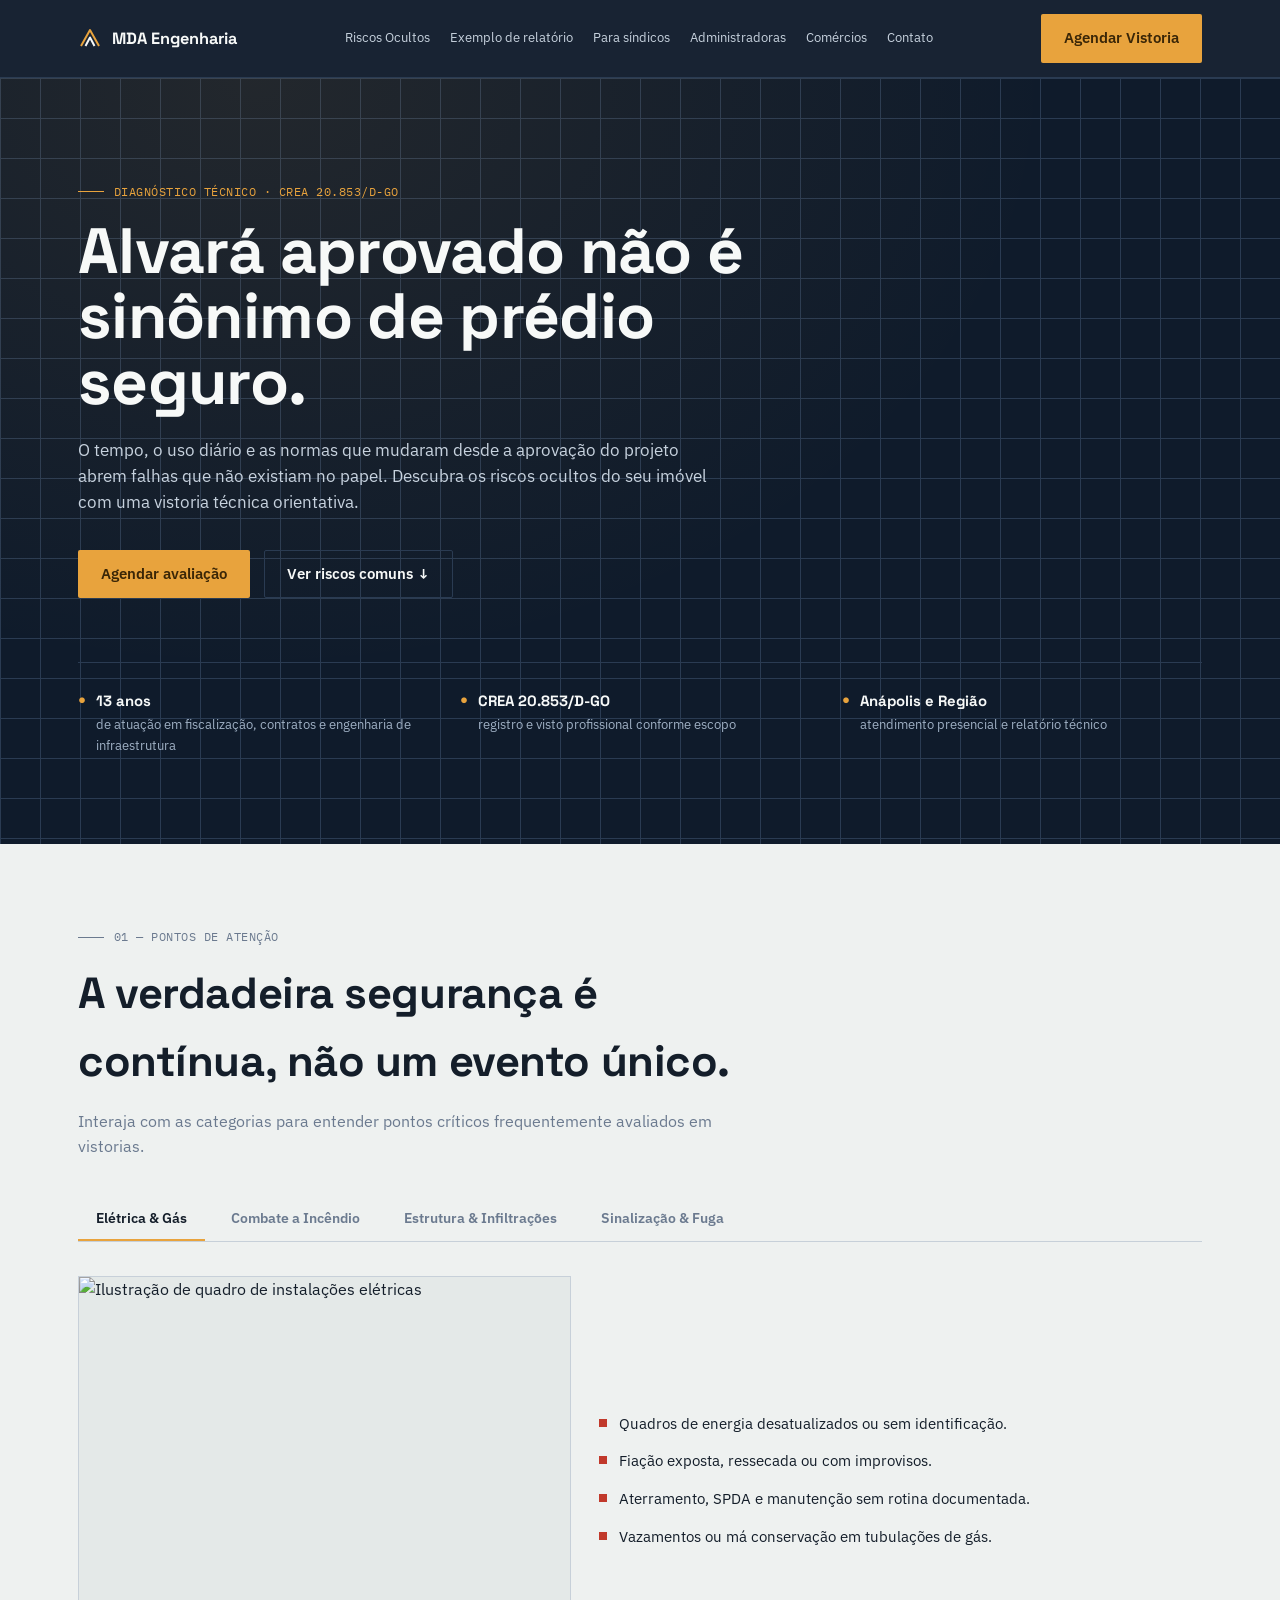
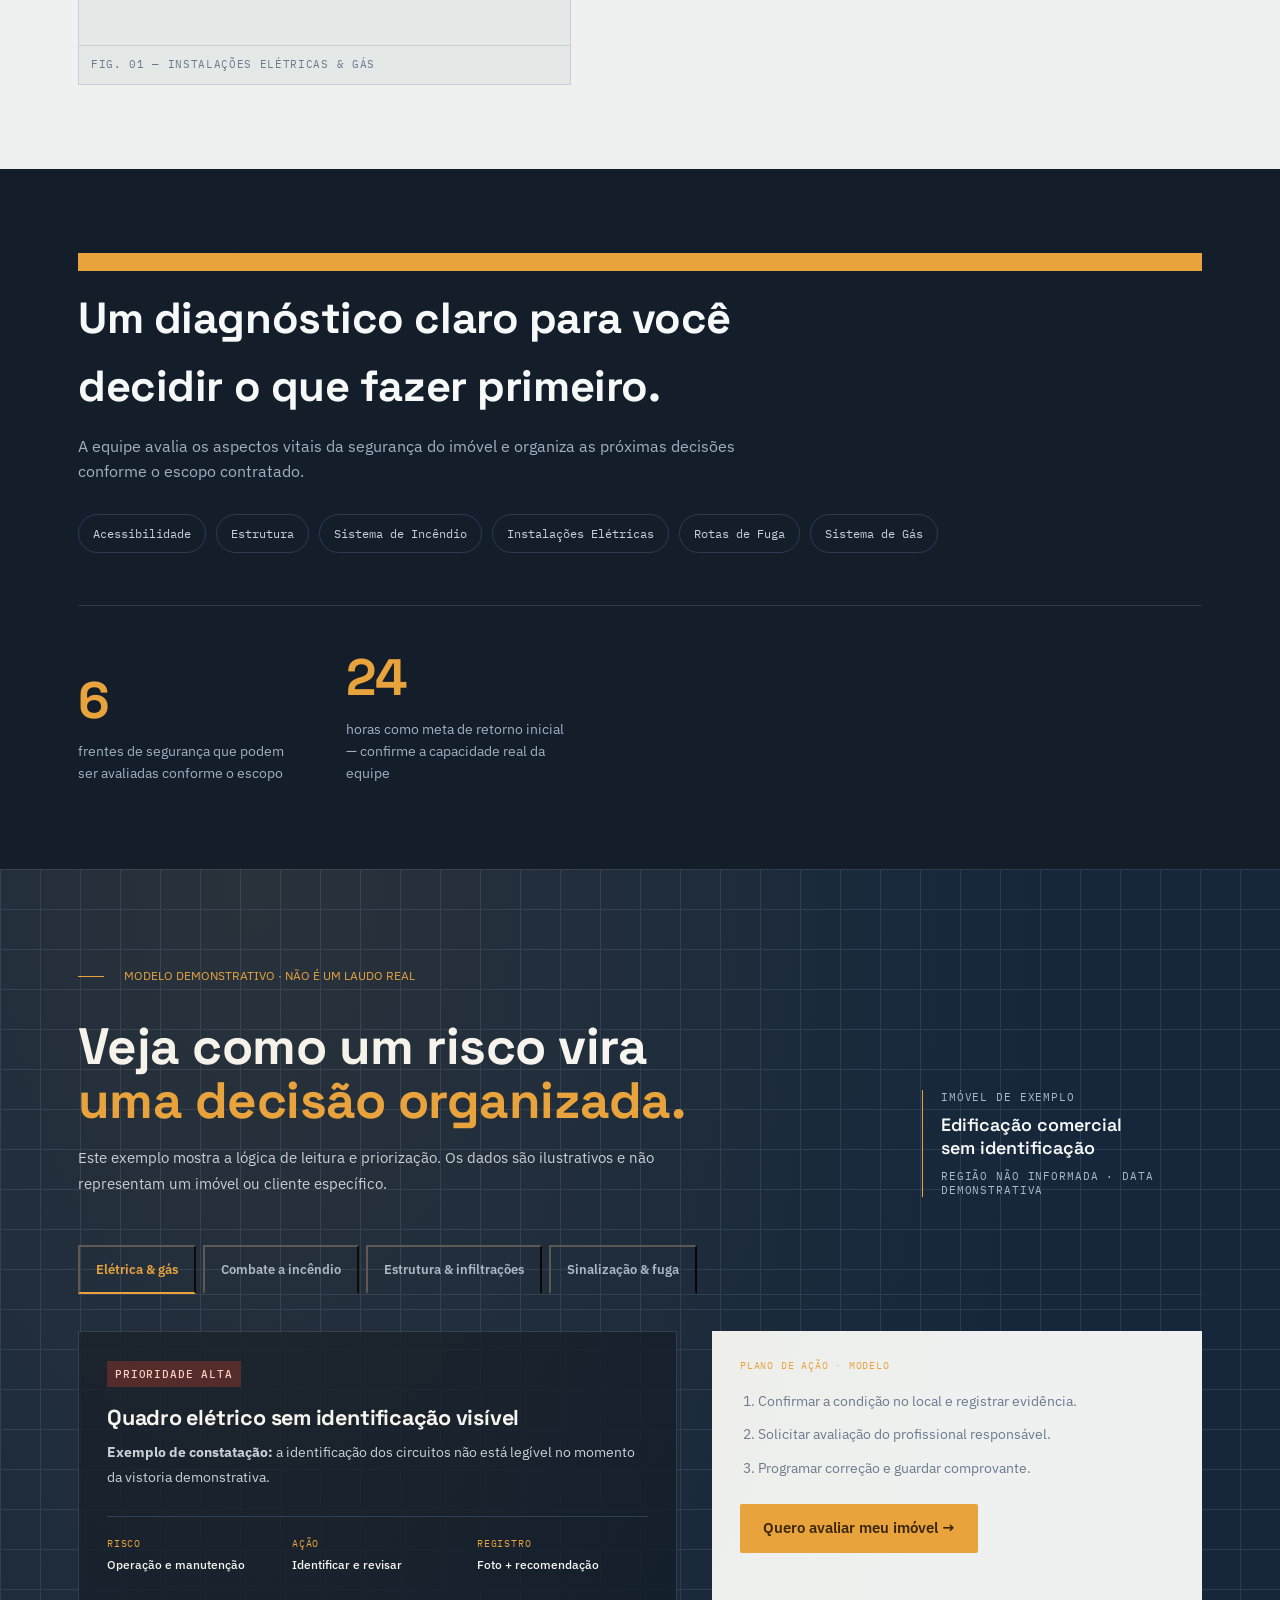
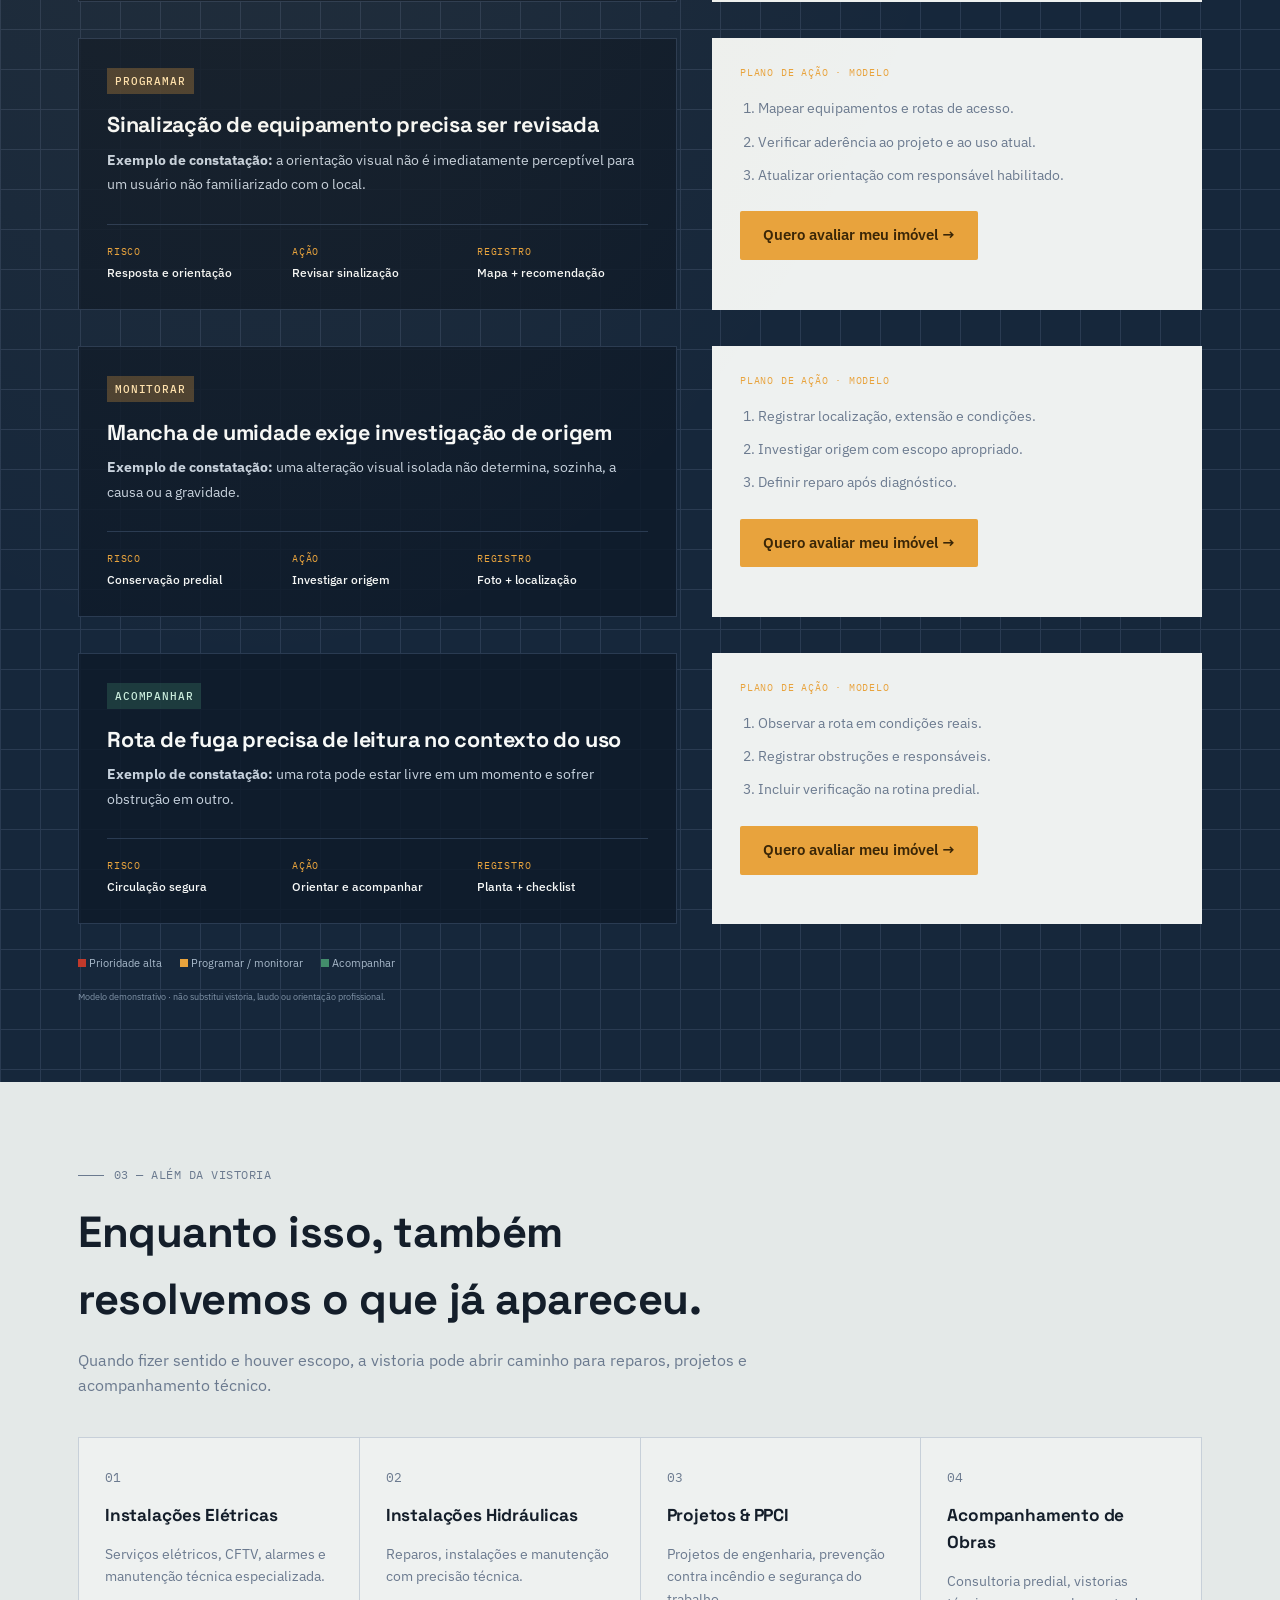
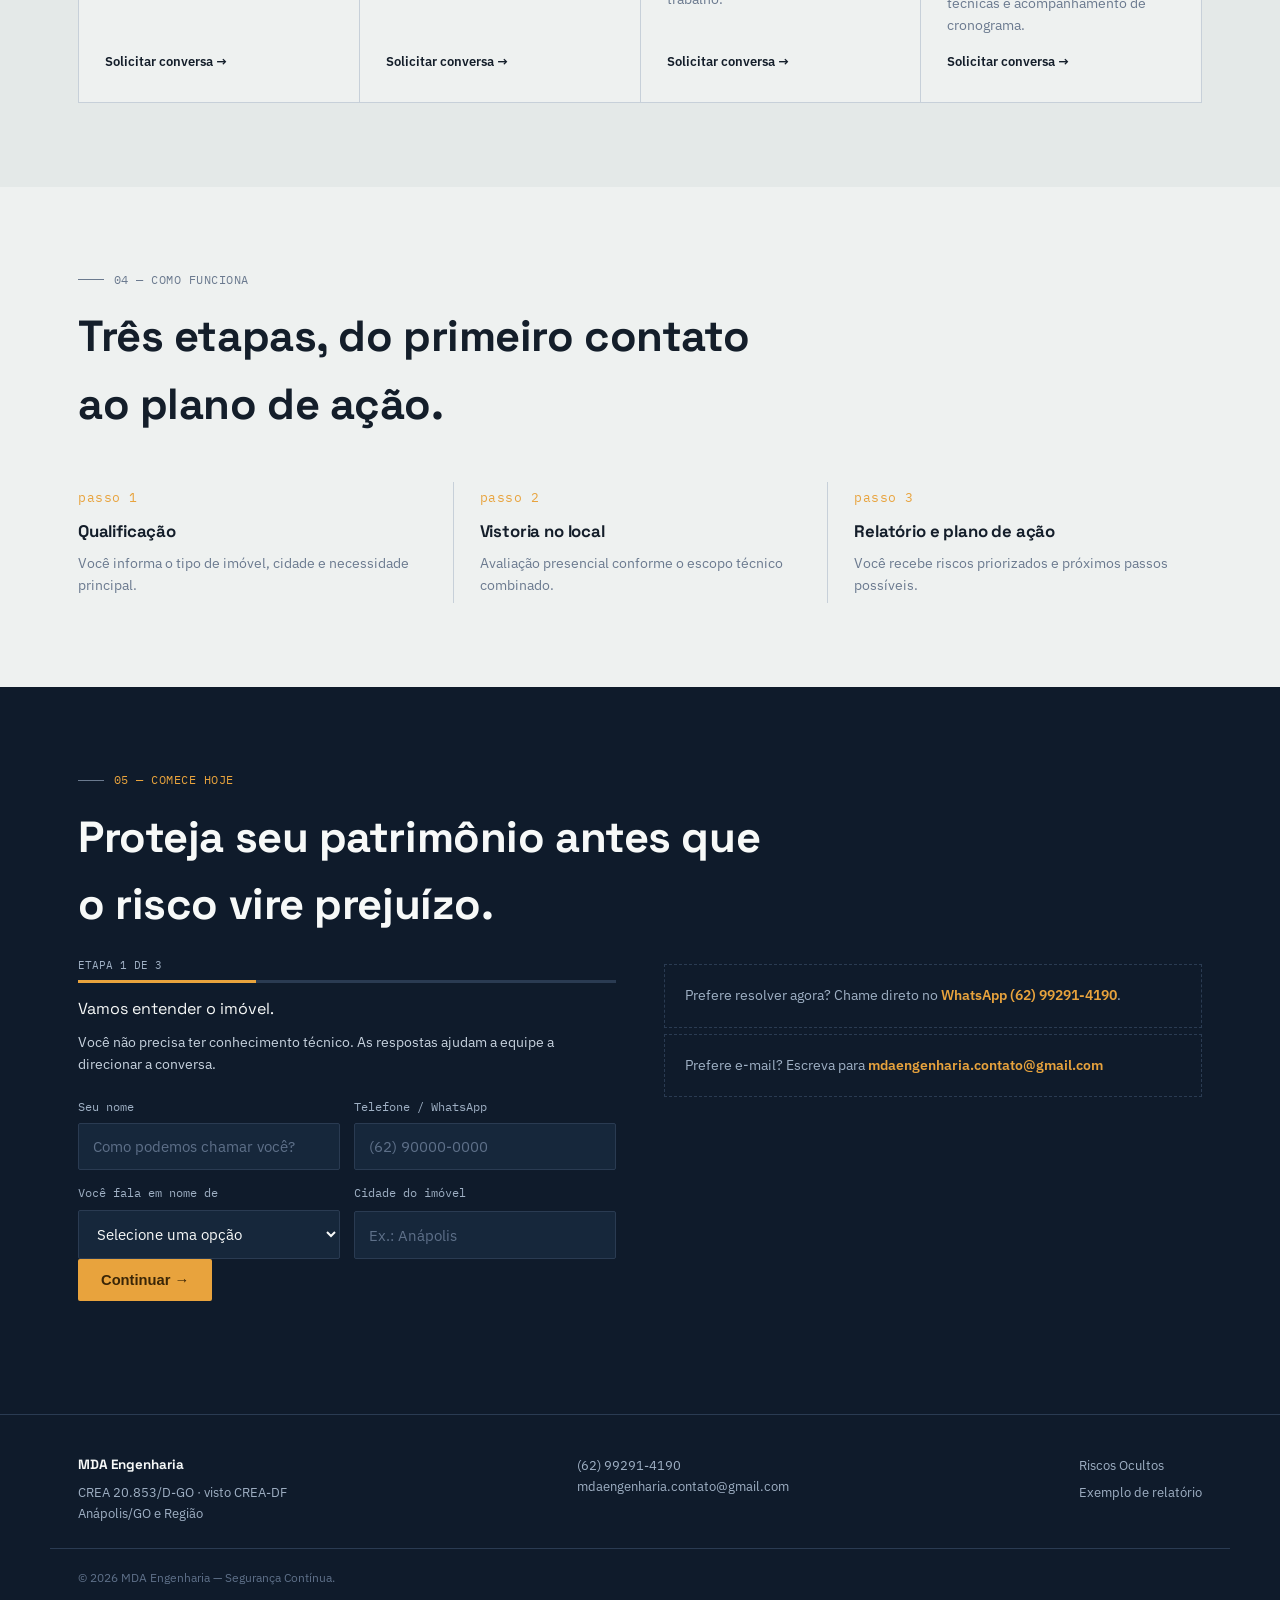
==== index.html @ 9737f851 "Add files via upload" ====
<!doctype html><html lang="pt-BR"><head><meta charset="UTF-8">
<meta name="viewport" content="width=device-width, initial-scale=1.0">
<meta name="robots" content="index, follow">
<meta property="og:type" content="website">
<meta name="theme-color" content="#0F1B2B">
<link rel="preconnect" href="https://fonts.googleapis.com">
<link rel="preconnect" href="https://fonts.gstatic.com" crossorigin>
<link href="https://fonts.googleapis.com/css2?family=Space+Grotesk:wght@500;600;700&family=IBM+Plex+Sans:wght@400;500;600&family=IBM+Plex+Mono:wght@400;500&display=swap" rel="stylesheet">
<link rel="stylesheet" href="styles.css"><title>MDA Engenharia | Diagnóstico de Segurança Predial e Manutenção</title><meta name="description" content="Vistoria técnica de segurança predial em Anápolis e região. Elétrica, hidráulica, PPCI e acompanhamento de obras."></head><body><header><div class="nav wrap"><a class="brand" href="index.html" aria-label="MDA Engenharia — página inicial"><svg class="mark" viewBox="0 0 24 24" fill="none" aria-hidden="true"><path d="M3 20L12 4L21 20" stroke="#E8A33D" stroke-width="2" stroke-linejoin="round"/><path d="M7.5 20L12 11.5L16.5 20" stroke="#F7F9F8" stroke-width="2" stroke-linejoin="round"/></svg>MDA Engenharia</a><button class="menu-toggle" type="button" aria-expanded="false" aria-controls="main-nav">Menu</button><nav id="main-nav" class="navlinks" aria-label="Navegação principal"><a href="index.html#riscos">Riscos Ocultos</a><a href="index.html#relatorio">Exemplo de relatório</a><a href="sindicos.html">Para síndicos</a><a href="administradoras.html">Administradoras</a><a href="comercios.html">Comércios</a><a href="index.html#contato">Contato</a></nav><a href="index.html#contato" class="btn btn-accent navcta">Agendar Vistoria</a></div></header><main><section class="hero blueprint"><div class="wrap"><div class="eyebrow mono">DIAGNÓSTICO TÉCNICO · CREA 20.853/D-GO</div><h1 class="hero-title">Alvará aprovado não é sinônimo de prédio seguro.</h1><p class="hero-sub">O tempo, o uso diário e as normas que mudaram desde a aprovação do projeto abrem falhas que não existiam no papel. Descubra os riscos ocultos do seu imóvel com uma vistoria técnica orientativa.</p><div class="hero-ctas"><a href="#contato" class="btn btn-accent">Agendar avaliação</a><a href="#riscos" class="btn btn-ghost">Ver riscos comuns ↓</a></div><div class="trust-strip"><div class="trust-item"><span class="trust-dot">●</span><span><b>13 anos</b>de atuação em fiscalização, contratos e engenharia de infraestrutura</span></div><div class="trust-item"><span class="trust-dot">●</span><span><b>CREA 20.853/D-GO</b>registro e visto profissional conforme escopo</span></div><div class="trust-item"><span class="trust-dot">●</span><span><b>Anápolis e Região</b>atendimento presencial e relatório técnico</span></div></div></div></section><section class="riscos" id="riscos"><div class="wrap"><div class="sec-label mono">01 — Pontos de Atenção</div><h2 class="sec-title">A verdadeira segurança é contínua, não um evento único.</h2><p class="sec-desc">Interaja com as categorias para entender pontos críticos frequentemente avaliados em vistorias.</p><div class="tabbar" role="tablist"><button class="tabbtn active" data-tab="eletrica">Elétrica &amp; Gás</button><button class="tabbtn" data-tab="incendio">Combate a Incêndio</button><button class="tabbtn" data-tab="estrutura">Estrutura &amp; Infiltrações</button><button class="tabbtn" data-tab="sinalizacao">Sinalização &amp; Fuga</button></div><div class="tabpanel active" data-panel="eletrica"><figure class="risco-media"><img class="risco-img" src="imagens/eletrica.svg" alt="Ilustração de quadro de instalações elétricas"><figcaption class="mono">FIG. 01 — INSTALAÇÕES ELÉTRICAS &amp; GÁS</figcaption></figure><ul class="risco-list"><li>Quadros de energia desatualizados ou sem identificação.</li><li>Fiação exposta, ressecada ou com improvisos.</li><li>Aterramento, SPDA e manutenção sem rotina documentada.</li><li>Vazamentos ou má conservação em tubulações de gás.</li></ul></div><div class="tabpanel" data-panel="incendio"><figure class="risco-media"><img class="risco-img" src="imagens/incendio.svg" alt="Ilustração de equipamento de combate a incêndio"><figcaption class="mono">FIG. 02 — COMBATE A INCÊNDIO</figcaption></figure><ul class="risco-list"><li>Extintores vencidos, obstruídos ou fora do local.</li><li>Hidrantes e mangueiras sem teste periódico.</li><li>Alarmes e detectores sem testes registrados.</li><li>Portas corta-fogo travadas ou sem vedação.</li></ul></div><div class="tabpanel" data-panel="estrutura"><figure class="risco-media"><img class="risco-img" src="imagens/estrutura.svg" alt="Ilustração de fissura e infiltração"><figcaption class="mono">FIG. 03 — ESTRUTURA &amp; INFILTRAÇÕES</figcaption></figure><ul class="risco-list"><li>Fissuras, trincas ou deformações que precisam de contexto.</li><li>Infiltrações recorrentes e sinais de umidade.</li><li>Intervenções sem registro ou diagnóstico documentado.</li><li>Manutenção reativa em vez de calendário preventivo.</li></ul></div><div class="tabpanel" data-panel="sinalizacao"><figure class="risco-media"><img class="risco-img" src="imagens/sinalizacao.svg" alt="Ilustração de sinalização e rota de fuga"><figcaption class="mono">FIG. 04 — SINALIZAÇÃO &amp; FUGA</figcaption></figure><ul class="risco-list"><li>Rotas obstruídas ou pouco intuitivas.</li><li>Sinalização sem visibilidade adequada no uso real.</li><li>Iluminação de emergência sem verificação periódica.</li><li>Ausência de rotina de orientação para ocupantes.</li></ul></div></div></section><section class="solucao" id="solucao"><div class="wrap"><div class="sec-label mono">02 — Nossa Solução</div><h2 class="sec-title">Um diagnóstico claro para você decidir o que fazer primeiro.</h2><p class="sec-desc" style="color:#9fb0c4">A equipe avalia os aspectos vitais da segurança do imóvel e organiza as próximas decisões conforme o escopo contratado.</p><div class="chips"><span class="chip">Acessibilidade</span><span class="chip">Estrutura</span><span class="chip">Sistema de Incêndio</span><span class="chip">Instalações Elétricas</span><span class="chip">Rotas de Fuga</span><span class="chip">Sistema de Gás</span></div><div class="counter-row"><div><div class="counter" data-target="6">0</div><div class="counter-label">frentes de segurança que podem ser avaliadas conforme o escopo</div></div><div><div class="counter" data-target="24">0</div><div class="counter-label">horas como meta de retorno inicial — confirme a capacidade real da equipe</div></div></div></div></section><section id="relatorio" class="report-demo blueprint"><div class="wrap"><div class="report-demo-head"><div><div class="eyebrow"><span></span> MODELO DEMONSTRATIVO · NÃO É UM LAUDO REAL</div><h2>Veja como um risco vira<br><em>uma decisão organizada.</em></h2><p class="report-demo-lead">Este exemplo mostra a lógica de leitura e priorização. Os dados são ilustrativos e não representam um imóvel ou cliente específico.</p></div><div class="report-demo-meta"><span>IMÓVEL DE EXEMPLO</span><strong>Edificação comercial<br>sem identificação</strong><small>Região não informada · data demonstrativa</small></div></div><div class="report-demo-tabs" role="tablist" aria-label="Categorias do relatório"><button type="button" role="tab" aria-selected="true" data-report-tab="eletrica">Elétrica & gás</button><button type="button" role="tab" aria-selected="false" data-report-tab="incendio">Combate a incêndio</button><button type="button" role="tab" aria-selected="false" data-report-tab="estrutura">Estrutura & infiltrações</button><button type="button" role="tab" aria-selected="false" data-report-tab="fuga">Sinalização & fuga</button></div><div class="report-demo-panel" role="tabpanel" data-report-panel="eletrica"><div class="report-summary"><span class="severity severity-high">PRIORIDADE ALTA</span><h3>Quadro elétrico sem identificação visível</h3><p><strong>Exemplo de constatação:</strong> a identificação dos circuitos não está legível no momento da vistoria demonstrativa.</p><div class="report-summary-grid"><div><span>Risco</span><strong>Operação e manutenção</strong></div><div><span>Ação</span><strong>Identificar e revisar</strong></div><div><span>Registro</span><strong>Foto + recomendação</strong></div></div></div><div class="report-action-box"><span>PLANO DE AÇÃO · MODELO</span><ol><li>Confirmar a condição no local e registrar evidência.</li><li>Solicitar avaliação do profissional responsável.</li><li>Programar correção e guardar comprovante.</li></ol><a href="#contato" class="btn btn-accent">Quero avaliar meu imóvel →</a></div></div><div class="report-demo-panel" role="tabpanel" hidden data-report-panel="incendio"><div class="report-summary"><span class="severity severity-medium">PROGRAMAR</span><h3>Sinalização de equipamento precisa ser revisada</h3><p><strong>Exemplo de constatação:</strong> a orientação visual não é imediatamente perceptível para um usuário não familiarizado com o local.</p><div class="report-summary-grid"><div><span>Risco</span><strong>Resposta e orientação</strong></div><div><span>Ação</span><strong>Revisar sinalização</strong></div><div><span>Registro</span><strong>Mapa + recomendação</strong></div></div></div><div class="report-action-box"><span>PLANO DE AÇÃO · MODELO</span><ol><li>Mapear equipamentos e rotas de acesso.</li><li>Verificar aderência ao projeto e ao uso atual.</li><li>Atualizar orientação com responsável habilitado.</li></ol><a href="#contato" class="btn btn-accent">Quero avaliar meu imóvel →</a></div></div><div class="report-demo-panel" role="tabpanel" hidden data-report-panel="estrutura"><div class="report-summary"><span class="severity severity-medium">MONITORAR</span><h3>Mancha de umidade exige investigação de origem</h3><p><strong>Exemplo de constatação:</strong> uma alteração visual isolada não determina, sozinha, a causa ou a gravidade.</p><div class="report-summary-grid"><div><span>Risco</span><strong>Conservação predial</strong></div><div><span>Ação</span><strong>Investigar origem</strong></div><div><span>Registro</span><strong>Foto + localização</strong></div></div></div><div class="report-action-box"><span>PLANO DE AÇÃO · MODELO</span><ol><li>Registrar localização, extensão e condições.</li><li>Investigar origem com escopo apropriado.</li><li>Definir reparo após diagnóstico.</li></ol><a href="#contato" class="btn btn-accent">Quero avaliar meu imóvel →</a></div></div><div class="report-demo-panel" role="tabpanel" hidden data-report-panel="fuga"><div class="report-summary"><span class="severity severity-low">ACOMPANHAR</span><h3>Rota de fuga precisa de leitura no contexto do uso</h3><p><strong>Exemplo de constatação:</strong> uma rota pode estar livre em um momento e sofrer obstrução em outro.</p><div class="report-summary-grid"><div><span>Risco</span><strong>Circulação segura</strong></div><div><span>Ação</span><strong>Orientar e acompanhar</strong></div><div><span>Registro</span><strong>Planta + checklist</strong></div></div></div><div class="report-action-box"><span>PLANO DE AÇÃO · MODELO</span><ol><li>Observar a rota em condições reais.</li><li>Registrar obstruções e responsáveis.</li><li>Incluir verificação na rotina predial.</li></ol><a href="#contato" class="btn btn-accent">Quero avaliar meu imóvel →</a></div></div><div class="report-demo-foot"><span><i class="severity-dot high"></i> Prioridade alta</span><span><i class="severity-dot medium"></i> Programar / monitorar</span><span><i class="severity-dot low"></i> Acompanhar</span><small>Modelo demonstrativo · não substitui vistoria, laudo ou orientação profissional.</small></div></div></section><section class="servicos" id="servicos"><div class="wrap"><div class="sec-label mono">03 — Além da Vistoria</div><h2 class="sec-title">Enquanto isso, também resolvemos o que já apareceu.</h2><p class="sec-desc">Quando fizer sentido e houver escopo, a vistoria pode abrir caminho para reparos, projetos e acompanhamento técnico.</p><div class="grid4"><div class="svcard"><div class="num">01</div><h3>Instalações Elétricas</h3><p>Serviços elétricos, CFTV, alarmes e manutenção técnica especializada.</p><a href="#contato">Solicitar conversa →</a></div><div class="svcard"><div class="num">02</div><h3>Instalações Hidráulicas</h3><p>Reparos, instalações e manutenção com precisão técnica.</p><a href="#contato">Solicitar conversa →</a></div><div class="svcard"><div class="num">03</div><h3>Projetos &amp; PPCI</h3><p>Projetos de engenharia, prevenção contra incêndio e segurança do trabalho.</p><a href="#contato">Solicitar conversa →</a></div><div class="svcard"><div class="num">04</div><h3>Acompanhamento de Obras</h3><p>Consultoria predial, vistorias técnicas e acompanhamento de cronograma.</p><a href="#contato">Solicitar conversa →</a></div></div></div></section><section class="processo"><div class="wrap"><div class="sec-label mono">04 — Como Funciona</div><h2 class="sec-title">Três etapas, do primeiro contato ao plano de ação.</h2><div class="steps"><div class="step"><div class="n mono">passo 1</div><h3>Qualificação</h3><p>Você informa o tipo de imóvel, cidade e necessidade principal.</p></div><div class="step"><div class="n mono">passo 2</div><h3>Vistoria no local</h3><p>Avaliação presencial conforme o escopo técnico combinado.</p></div><div class="step"><div class="n mono">passo 3</div><h3>Relatório e plano de ação</h3><p>Você recebe riscos priorizados e próximos passos possíveis.</p></div></div></div></section><section class="cta-final" id="contato"><div class="wrap"><div class="sec-label mono" style="color:var(--accent)">05 — Comece Hoje</div><h2 class="sec-title">Proteja seu patrimônio antes que o risco vire prejuízo.</h2><div class="cta-grid"><form id="lead-qualification-form" class="lead-form" data-endpoint="" novalidate><input type="hidden" name="source_page"><input type="hidden" name="utm_source"><input type="hidden" name="utm_medium"><input type="hidden" name="utm_campaign"><div class="form-progress"><span id="form-progress-label">Etapa 1 de 3</span><i><b id="form-progress-bar"></b></i></div><fieldset data-form-step="1"><legend style="color:var(--white);font-family:'Space Grotesk'">Vamos entender o imóvel.</legend><p class="form-intro">Você não precisa ter conhecimento técnico. As respostas ajudam a equipe a direcionar a conversa.</p><div class="form-grid"><label>Seu nome<input name="name" type="text" autocomplete="name" placeholder="Como podemos chamar você?" required></label><label>Telefone / WhatsApp<input name="phone" type="tel" autocomplete="tel" placeholder="(62) 90000-0000" required></label><label>Você fala em nome de<select name="profile" required><option value="">Selecione uma opção</option><option value="sindico">Condomínio / síndico</option><option value="administradora">Administradora</option><option value="comercio">Comércio ou empresa</option><option value="outro">Outro tipo de imóvel</option></select></label><label>Cidade do imóvel<input name="city" type="text" autocomplete="address-level2" placeholder="Ex.: Anápolis" required></label></div><button type="button" class="btn btn-accent form-next">Continuar →</button></fieldset><fieldset data-form-step="2" hidden><legend style="color:var(--white);font-family:'Space Grotesk'">Qual é a necessidade principal?</legend><p class="form-intro">Selecione o que melhor descreve a situação.</p><div class="choice-grid"><label class="choice"><input type="radio" name="need" value="vistoria-inicial" required><span><b>Vistoria inicial</b><small>Identificar riscos e prioridades.</small></span></label><label class="choice"><input type="radio" name="need" value="laudo-relatorio"><span><b>Laudo ou relatório</b><small>Documentar uma condição.</small></span></label><label class="choice"><input type="radio" name="need" value="incendio-ppci"><span><b>Incêndio / PPCI</b><small>Revisar prevenção e combate.</small></span></label><label class="choice"><input type="radio" name="need" value="eletrica-gas"><span><b>Elétrica ou gás</b><small>Revisar instalações e sinais.</small></span></label><label class="choice"><input type="radio" name="need" value="estrutura-infiltracao"><span><b>Estrutura / infiltração</b><small>Investigar sinais no imóvel.</small></span></label><label class="choice"><input type="radio" name="need" value="manutencao"><span><b>Manutenção</b><small>Organizar correções e continuidade.</small></span></label></div><label style="margin-top:18px">Conte um pouco mais, se quiser<textarea name="context" rows="4" placeholder="Descreva o que aconteceu e se existe alguma urgência percebida."></textarea></label><div class="form-nav"><button type="button" class="btn btn-outline-dark form-back">← Voltar</button><button type="button" class="btn btn-accent form-next">Continuar →</button></div></fieldset><fieldset data-form-step="3" hidden><legend style="color:var(--white);font-family:'Space Grotesk'">Qual é o melhor próximo passo?</legend><p class="form-intro">Vamos registrar sua preferência para a equipe responder objetivamente.</p><div class="form-grid"><label>Prazo desejado<select name="timing" required><option value="">Selecione</option><option value="entender-agora">Quero entender agora</option><option value="proximas-semanas">Próximas semanas</option><option value="proximo-mes">Próximo mês</option><option value="sem-prazo">Ainda pesquisando</option></select></label><label>Melhor canal<select name="preferred_channel" required><option value="">Selecione</option><option value="whatsapp">WhatsApp</option><option value="telefone">Ligação</option><option value="email">E-mail</option></select></label><label>E-mail (opcional)<input name="email" type="email" autocomplete="email" placeholder="voce@email.com"></label></div><label style="display:flex;grid-template-columns:auto 1fr;align-items:flex-start;gap:9px;margin-top:18px;color:#9fb0c4"><input name="consent" type="checkbox" required style="width:auto;margin-top:4px"><span>Autorizo o contato para tratar esta solicitação.</span></label><div class="form-nav"><button type="button" class="btn btn-outline-dark form-back">← Voltar</button><button type="submit" class="btn btn-accent">Enviar e falar com a equipe →</button></div></fieldset><p id="lead-form-status" class="form-status" role="status" aria-live="polite"></p></form><div><div class="whatsapp-inline">Prefere resolver agora? Chame direto no <a href="https://wa.me/5562992914190?text=Ol%C3%A1%2C%20quero%20agendar%20uma%20avalia%C3%A7%C3%A3o%20t%C3%A9cnica.">WhatsApp (62) 99291-4190</a>.</div><div class="whatsapp-inline">Prefere e-mail? Escreva para <a href="mailto:mdaengenharia.contato@gmail.com">mdaengenharia.contato@gmail.com</a></div></div></div></div></section></main><footer><div class="wrap footgrid"><div><div class="footbrand">MDA Engenharia</div><div style="margin-top:6px">CREA 20.853/D-GO · visto CREA-DF</div><div>Anápolis/GO e Região</div></div><div><div>(62) 99291-4190</div><div>mdaengenharia.contato@gmail.com</div></div><div><a href="index.html#riscos">Riscos Ocultos</a><br><a href="index.html#relatorio" style="display:inline-block;margin-top:6px">Exemplo de relatório</a></div></div><div class="wrap" style="margin-top:24px;padding-top:20px;border-top:1px solid var(--line-dark);font-size:.76rem;color:#5E7089">© 2026 MDA Engenharia — Segurança Contínua.</div></footer><script src="script.js" defer></script></body></html>
---- styles.css ----
/* MDA Engenharia — sistema visual compartilhado */
:root{--bg-dark:#0f1b2b;--bg-dark-2:#16273b;--paper:#eef1f0;--paper-2:#e4e9e8;--ink:#141e2a;--line:#c7d0d9;--line-dark:#2a3b52;--accent:#e8a33d;--accent-ink:#3a2607;--alert:#c1392b;--steel:#6b7a8f;--white:#f7f9f8;--radius:2px}
*{box-sizing:border-box;margin:0;padding:0}html{scroll-behavior:smooth}body{font-family:'IBM Plex Sans',sans-serif;color:var(--ink);background:var(--paper);line-height:1.55;-webkit-font-smoothing:antialiased}h1,h2,h3{font-family:'Space Grotesk',sans-serif;font-weight:700;letter-spacing:-.01em}a{color:inherit;text-decoration:none}img,svg{display:block;max-width:100%}.wrap{max-width:1180px;margin:0 auto;padding:0 28px}button:focus-visible,a:focus-visible,input:focus-visible,select:focus-visible,textarea:focus-visible{outline:2px solid var(--accent);outline-offset:2px}.mono{font-family:'IBM Plex Mono',monospace;letter-spacing:.04em}.blueprint{background-color:var(--bg-dark);background-image:linear-gradient(var(--line-dark) 1px,transparent 1px),linear-gradient(90deg,var(--line-dark) 1px,transparent 1px);background-size:40px 40px;color:var(--white);position:relative}.blueprint:before{content:"";position:absolute;inset:0;background:radial-gradient(ellipse at 20% 0%,rgba(232,163,61,.09),transparent 55%);pointer-events:none}.btn{display:inline-flex;align-items:center;gap:8px;padding:12px 22px;border-radius:var(--radius);font-weight:600;font-size:.92rem;border:1px solid transparent;cursor:pointer;transition:transform .16s ease,box-shadow .16s ease,color .16s ease,background .16s ease}.btn:hover{transform:translateY(-1px)}.btn:active{transform:scale(.97)}.btn-accent{background:var(--accent);color:var(--accent-ink)}.btn-accent:hover{box-shadow:0 6px 18px rgba(232,163,61,.35)}.btn-ghost{border-color:var(--line-dark);color:var(--white);background:transparent}.btn-ghost:hover{border-color:var(--accent);color:var(--accent)}.btn-outline-dark{border-color:var(--line);color:var(--ink);background:transparent}.btn-outline-dark:hover{border-color:var(--ink)}
header{position:sticky;top:0;z-index:50;background:rgba(15,27,43,.96);backdrop-filter:blur(8px);border-bottom:1px solid var(--line-dark)}.nav{display:flex;align-items:center;justify-content:space-between;gap:24px;padding:14px 28px}.brand{color:var(--white);font-family:'Space Grotesk';font-weight:700;font-size:1.02rem;display:flex;align-items:center;gap:10px;white-space:nowrap}.brand .mark{width:24px;height:24px;flex:none}.navlinks{display:flex;gap:20px;align-items:center}.navlinks a{color:#c7d2de;font-size:.82rem;transition:color .15s}.navlinks a:hover,.navlinks a[aria-current="page"]{color:var(--accent)}.navcta{display:inline-flex}.menu-toggle{display:none;background:transparent;color:var(--white);border:1px solid var(--line-dark);padding:8px 11px;font-size:.78rem}
.hero{padding:96px 0 88px}.hero>*{position:relative;z-index:1}.eyebrow{display:inline-flex;align-items:center;gap:10px;color:var(--accent);font-size:.78rem;text-transform:uppercase;padding-bottom:18px}.eyebrow:before{content:"";width:26px;height:1px;background:var(--accent)}h1.hero-title{font-size:clamp(2.4rem,5vw,4.9rem);color:var(--white);max-width:780px;line-height:1.02}.hero-sub{margin-top:22px;max-width:650px;color:#c7d2de;font-size:1.06rem}.hero-ctas{display:flex;flex-wrap:wrap;gap:14px;margin-top:34px}.trust-strip{margin-top:64px;border-top:1px solid var(--line-dark);padding-top:26px;display:grid;grid-template-columns:repeat(3,1fr);gap:22px}.trust-item{color:#9fb0c4;font-size:.83rem;display:flex;gap:10px;align-items:flex-start}.trust-item b{color:var(--white);display:block;font-family:'Space Grotesk';font-size:.93rem;margin-bottom:2px}.trust-dot{color:var(--accent)}section{padding:84px 0}.riscos{background:var(--paper)}.sec-label{font-size:.76rem;color:var(--steel);text-transform:uppercase;display:flex;align-items:center;gap:10px;margin-bottom:14px}.sec-label:before{content:"";width:26px;height:1px;background:var(--steel)}h2.sec-title{font-size:clamp(1.8rem,3.4vw,2.8rem);max-width:700px}.sec-desc{max-width:680px;color:var(--steel);margin-top:14px;font-size:1rem}.tabbar{display:flex;flex-wrap:wrap;gap:8px;margin-top:38px;border-bottom:1px solid var(--line)}.tabbtn{padding:12px 18px;font-size:.86rem;font-weight:600;color:var(--steel);background:transparent;border:none;border-bottom:2px solid transparent;cursor:pointer;font-family:'IBM Plex Sans'}.tabbtn.active,.tabbtn:hover{color:var(--ink);border-bottom-color:var(--accent)}.tabpanel{display:none;padding-top:34px}.tabpanel.active{display:grid;grid-template-columns:.9fr 1.1fr;gap:28px;align-items:center}.risco-list{list-style:none;display:flex;flex-direction:column;gap:14px}.risco-list li{display:flex;gap:12px;align-items:flex-start;font-size:.96rem}.risco-list li:before{content:"";flex:none;width:8px;height:8px;margin-top:7px;background:var(--alert)}.risco-media{border:1px solid var(--line);background:var(--paper-2)}.risco-img{width:100%;aspect-ratio:4/3;object-fit:cover}.risco-media figcaption{font-size:.7rem;color:var(--steel);padding:10px 12px;border-top:1px solid var(--line);letter-spacing:.06em}.solucao{background:var(--ink);color:var(--white)}.solucao .sec-label,.solucao .sec-label:before{color:var(--accent);background:var(--accent)}.chips{display:flex;flex-wrap:wrap;gap:10px;margin-top:30px}.chip{font-family:'IBM Plex Mono';font-size:.78rem;border:1px solid var(--line-dark);color:#c7d2de;padding:9px 14px;border-radius:20px}.counter-row{margin-top:52px;display:flex;flex-wrap:wrap;gap:48px;align-items:flex-end;border-top:1px solid var(--line-dark);padding-top:32px}.counter{font-family:'Space Grotesk';font-size:3.2rem;color:var(--accent);font-weight:700}.counter-label{color:#9fb0c4;font-size:.9rem;max-width:220px}.servicos{background:var(--paper-2)}.grid4{display:grid;grid-template-columns:repeat(4,1fr);gap:1px;background:var(--line);margin-top:40px;border:1px solid var(--line)}.svcard{background:var(--paper);padding:30px 26px;display:flex;flex-direction:column;gap:14px}.svcard .num{font-family:'IBM Plex Mono';color:var(--steel);font-size:.8rem}.svcard h3{font-size:1.08rem}.svcard p{color:var(--steel);font-size:.9rem;flex:1}.svcard a{font-size:.84rem;font-weight:600;color:var(--ink);display:inline-flex;align-items:center;gap:6px}.svcard a:hover{color:var(--alert)}.processo{background:var(--paper)}.steps{display:grid;grid-template-columns:repeat(3,1fr);gap:0;margin-top:44px}.step{padding:6px 26px;border-left:1px solid var(--line)}.step:first-child{border-left:0;padding-left:0}.step .n{font-family:'IBM Plex Mono';color:var(--accent);font-size:.8rem}.step h3{margin-top:10px;font-size:1.05rem}.step p{color:var(--steel);font-size:.9rem;margin-top:8px}.cta-final{background:var(--bg-dark)}.cta-grid{display:grid;grid-template-columns:1fr 1fr;gap:48px;margin-top:20px}.cta-final .sec-title{color:var(--white)}.lead-form{display:flex;flex-direction:column;gap:14px}.lead-form label{display:grid;gap:7px;font-size:.75rem;color:#9fb0c4;font-family:'IBM Plex Mono'}.lead-form input,.lead-form select,.lead-form textarea{width:100%;background:var(--bg-dark-2);border:1px solid var(--line-dark);color:var(--white);padding:13px 14px;border-radius:var(--radius);font-family:'IBM Plex Sans';font-size:.93rem}.lead-form input::placeholder,.lead-form textarea::placeholder{color:#5e7089}.lead-form fieldset{border:0;min-width:0}.form-grid{display:grid;grid-template-columns:1fr 1fr;gap:14px}.form-progress{display:grid;gap:8px;color:#9fb0c4;font:.68rem 'IBM Plex Mono';text-transform:uppercase}.form-progress i{height:3px;background:var(--line-dark)}.form-progress b{display:block;width:33%;height:100%;background:var(--accent);transition:width .2s ease-out}.form-intro{margin:10px 0 22px;color:#c7d2de;font-size:.88rem}.choice-grid{display:grid;grid-template-columns:1fr 1fr;gap:8px}.choice{display:flex!important;grid-template-columns:auto 1fr;gap:9px!important;align-items:flex-start;padding:12px;background:var(--bg-dark-2);border:1px solid var(--line-dark);cursor:pointer}.choice:has(input:checked){border-color:var(--accent);background:#23354a}.choice input{width:auto!important;margin-top:4px;accent-color:var(--accent)}.choice span{display:grid;gap:3px}.choice b{color:var(--white);font-family:'IBM Plex Sans';font-size:.78rem}.choice small{color:#9fb0c4;font:400 .7rem/1.35 'IBM Plex Sans'}.form-nav{display:flex;justify-content:space-between;gap:10px}.form-nav .btn{margin-top:20px}.form-status{min-height:1.2em;color:#c7d2de;font-size:.8rem}.form-status.success{color:#9be0b9}.form-status.error{color:#ffb9ae}.whatsapp-inline{margin-top:6px;border:1px dashed var(--line-dark);padding:20px;color:#9fb0c4;font-size:.86rem}.whatsapp-inline a{color:var(--accent);font-weight:600}.formnote{font-size:.74rem;color:#7488a0;margin-top:2px}footer{background:var(--bg-dark);border-top:1px solid var(--line-dark);padding:40px 0}.footgrid{display:flex;flex-wrap:wrap;justify-content:space-between;gap:24px;color:#9fb0c4;font-size:.84rem}.footgrid a:hover{color:var(--accent)}.footbrand{color:var(--white);font-family:'Space Grotesk';font-weight:700}
.report-demo{padding:90px 0 78px;background:var(--bg-dark-2);color:var(--white);background-image:linear-gradient(var(--line-dark) 1px,transparent 1px),linear-gradient(90deg,var(--line-dark) 1px,transparent 1px);background-size:40px 40px}.report-demo-head{display:grid;grid-template-columns:1fr 280px;gap:60px;align-items:end}.report-demo h2{margin:16px 0 0;font:700 clamp(2rem,4vw,3.3rem)/1.05 'Space Grotesk',sans-serif}.report-demo h2 em{color:var(--accent);font-style:normal}.report-demo-lead{max-width:620px;margin-top:18px;color:#c7d2de;font-size:.95rem;line-height:1.7}.report-demo-meta{padding-left:18px;border-left:1px solid var(--accent)}.report-demo-meta span,.report-demo-meta small{display:block;color:#a9bacb;font:.68rem 'IBM Plex Mono';letter-spacing:.08em;text-transform:uppercase}.report-demo-meta strong{display:block;margin:10px 0;font:600 1.12rem/1.25 'Space Grotesk';color:var(--white)}.report-demo-tabs{display:flex;flex-wrap:wrap;gap:7px;margin-top:48px;border-bottom:1px solid var(--line-dark)}.report-demo-tabs button{padding:14px 16px;color:#a9bacb;background:transparent;border-bottom:2px solid transparent;font:600 .82rem 'IBM Plex Sans';cursor:pointer}.report-demo-tabs button[aria-selected=true],.report-demo-tabs button:hover{color:var(--accent);border-bottom-color:var(--accent)}.report-demo-panel{display:grid;grid-template-columns:1.1fr .9fr;gap:35px;padding-top:36px}.report-summary{padding:28px;background:rgba(15,27,43,.86);border:1px solid var(--line-dark)}.severity{display:inline-block;padding:6px 8px;font:.66rem 'IBM Plex Mono';letter-spacing:.08em;font-weight:500}.severity-high{color:#ffd0c8;background:rgba(193,57,43,.34)}.severity-medium{color:#ffe3af;background:rgba(232,163,61,.28)}.severity-low{color:#c9ebdb;background:rgba(67,141,108,.28)}.report-summary h3{margin:18px 0 10px;font:700 1.35rem/1.18 'Space Grotesk'}.report-summary p{color:#c7d2de;font-size:.9rem;line-height:1.7}.report-summary-grid{display:grid;grid-template-columns:repeat(3,1fr);gap:14px;margin-top:27px;padding-top:20px;border-top:1px solid var(--line-dark)}.report-summary-grid span,.report-action-box>span{display:block;color:var(--accent);font:.63rem 'IBM Plex Mono';letter-spacing:.08em;text-transform:uppercase}.report-summary-grid strong{display:block;margin-top:6px;color:var(--white);font:500 .78rem/1.35 'IBM Plex Sans'}.report-action-box{padding:28px;color:var(--ink);background:var(--paper)}.report-action-box ol{display:grid;gap:12px;margin:19px 0 25px;padding-left:18px;color:var(--steel);font-size:.86rem;line-height:1.55}.report-demo-foot{display:flex;flex-wrap:wrap;align-items:center;gap:18px;margin-top:31px;color:#a9bacb;font-size:.68rem}.report-demo-foot small{width:100%;color:#8295a9}.severity-dot{width:8px;height:8px;display:inline-block}.severity-dot.high{background:#c1392b}.severity-dot.medium{background:var(--accent)}.severity-dot.low{background:#438d6c}
.segment-hero{padding:86px 0 74px}.segment-hero .wrap{position:relative;z-index:1;display:grid;grid-template-columns:1.06fr .94fr;gap:60px;align-items:center}.segment-eyebrow{color:var(--accent);font:.76rem 'IBM Plex Mono';letter-spacing:.08em;text-transform:uppercase}.segment-hero h1{max-width:720px;margin:18px 0 20px;font:700 clamp(2.4rem,5vw,4.8rem)/.98 'Space Grotesk'}.segment-hero h1 em{color:var(--accent);font-style:normal}.segment-hero p{max-width:620px;color:#c7d2de;font-size:1.03rem;line-height:1.72}.segment-actions{display:flex;flex-wrap:wrap;gap:12px;margin-top:30px}.segment-slab{padding:28px;border:1px solid var(--line-dark);background:rgba(22,39,59,.72)}.segment-slab .slab-label{color:var(--accent);font:.72rem 'IBM Plex Mono';letter-spacing:.08em;text-transform:uppercase}.segment-slab strong{display:block;margin-top:15px;color:var(--white);font:700 2rem/1.08 'Space Grotesk'}.segment-slab p{margin-top:12px;font-size:.9rem}.segment-proof{display:grid;grid-template-columns:repeat(3,1fr);border-bottom:1px solid var(--line);background:var(--paper)}.segment-proof>div{padding:24px 28px;border-right:1px solid var(--line)}.segment-proof>div:last-child{border-right:0}.segment-proof b{display:block;color:var(--ink);font:700 .94rem 'Space Grotesk'}.segment-proof span{display:block;margin-top:5px;color:var(--steel);font-size:.82rem}.segment-content{padding:84px 0}.segment-content h2{margin-top:12px;font:700 clamp(1.8rem,3.5vw,2.8rem)/1.05 'Space Grotesk'}.segment-content .lead{max-width:650px;margin-top:16px;color:var(--steel);font-size:1rem}.segment-grid{display:grid;grid-template-columns:repeat(3,1fr);gap:1px;margin-top:42px;border:1px solid var(--line);background:var(--line)}.segment-card{min-height:245px;padding:28px;background:var(--paper-2)}.segment-card .num{color:var(--accent);font:.76rem 'IBM Plex Mono'}.segment-card h3{margin:20px 0 10px;font-size:1.2rem}.segment-card p,.segment-card li{color:var(--steel);font-size:.88rem;line-height:1.65}.segment-card ul{padding-left:18px;margin-top:13px}.segment-next{display:flex;align-items:center;justify-content:space-between;gap:30px;margin-top:45px;padding:25px 28px;background:var(--paper);border-left:3px solid var(--accent)}.segment-next p{max-width:720px;color:var(--steel);font-size:.9rem}.segment-next strong{color:var(--ink)}
@media(max-width:900px){.navlinks{display:none}.menu-toggle{display:inline-flex}.navlinks.open{display:flex;position:absolute;left:0;right:0;top:58px;padding:18px 28px;background:var(--bg-dark);border-bottom:1px solid var(--line-dark);flex-direction:column;align-items:flex-start}.navcta{display:none}.trust-strip,.grid4{grid-template-columns:1fr 1fr}.report-demo-head,.segment-hero .wrap{grid-template-columns:1fr;gap:35px}.report-demo-panel{grid-template-columns:1fr}.segment-proof{grid-template-columns:1fr}.segment-proof>div{border-right:0;border-bottom:1px solid var(--line)}}
@media(max-width:640px){.wrap{padding:0 20px}.nav{padding:13px 20px}.hero{padding:68px 0 56px}.hero-title{font-size:2.65rem!important}.hero-sub{font-size:.92rem}.trust-strip,.grid4,.steps,.form-grid,.choice-grid,.segment-grid{grid-template-columns:1fr}.trust-strip{margin-top:48px}.tabpanel.active{grid-template-columns:1fr}.report-demo{padding:66px 0 54px}.report-demo-tabs button{flex:1 1 42%;text-align:left}.report-summary-grid{grid-template-columns:1fr}.cta-grid{grid-template-columns:1fr;gap:30px}.segment-hero{padding:68px 0 56px}.segment-hero h1{font-size:2.7rem}.segment-next{display:block}.segment-next .btn{margin-top:18px}.step{border-left:0;border-top:1px solid var(--line);padding:22px 0}.step:first-child{border-top:0}.form-nav{flex-direction:column-reverse}.form-nav .btn{width:100%}}
@media(prefers-reduced-motion:reduce){html{scroll-behavior:auto}*{transition:none!important}}
@media print{header,.hero-ctas,.menu-toggle,.form-nav{display:none!important}.blueprint{background:var(--paper);color:var(--ink)}.blueprint:before{display:none}}
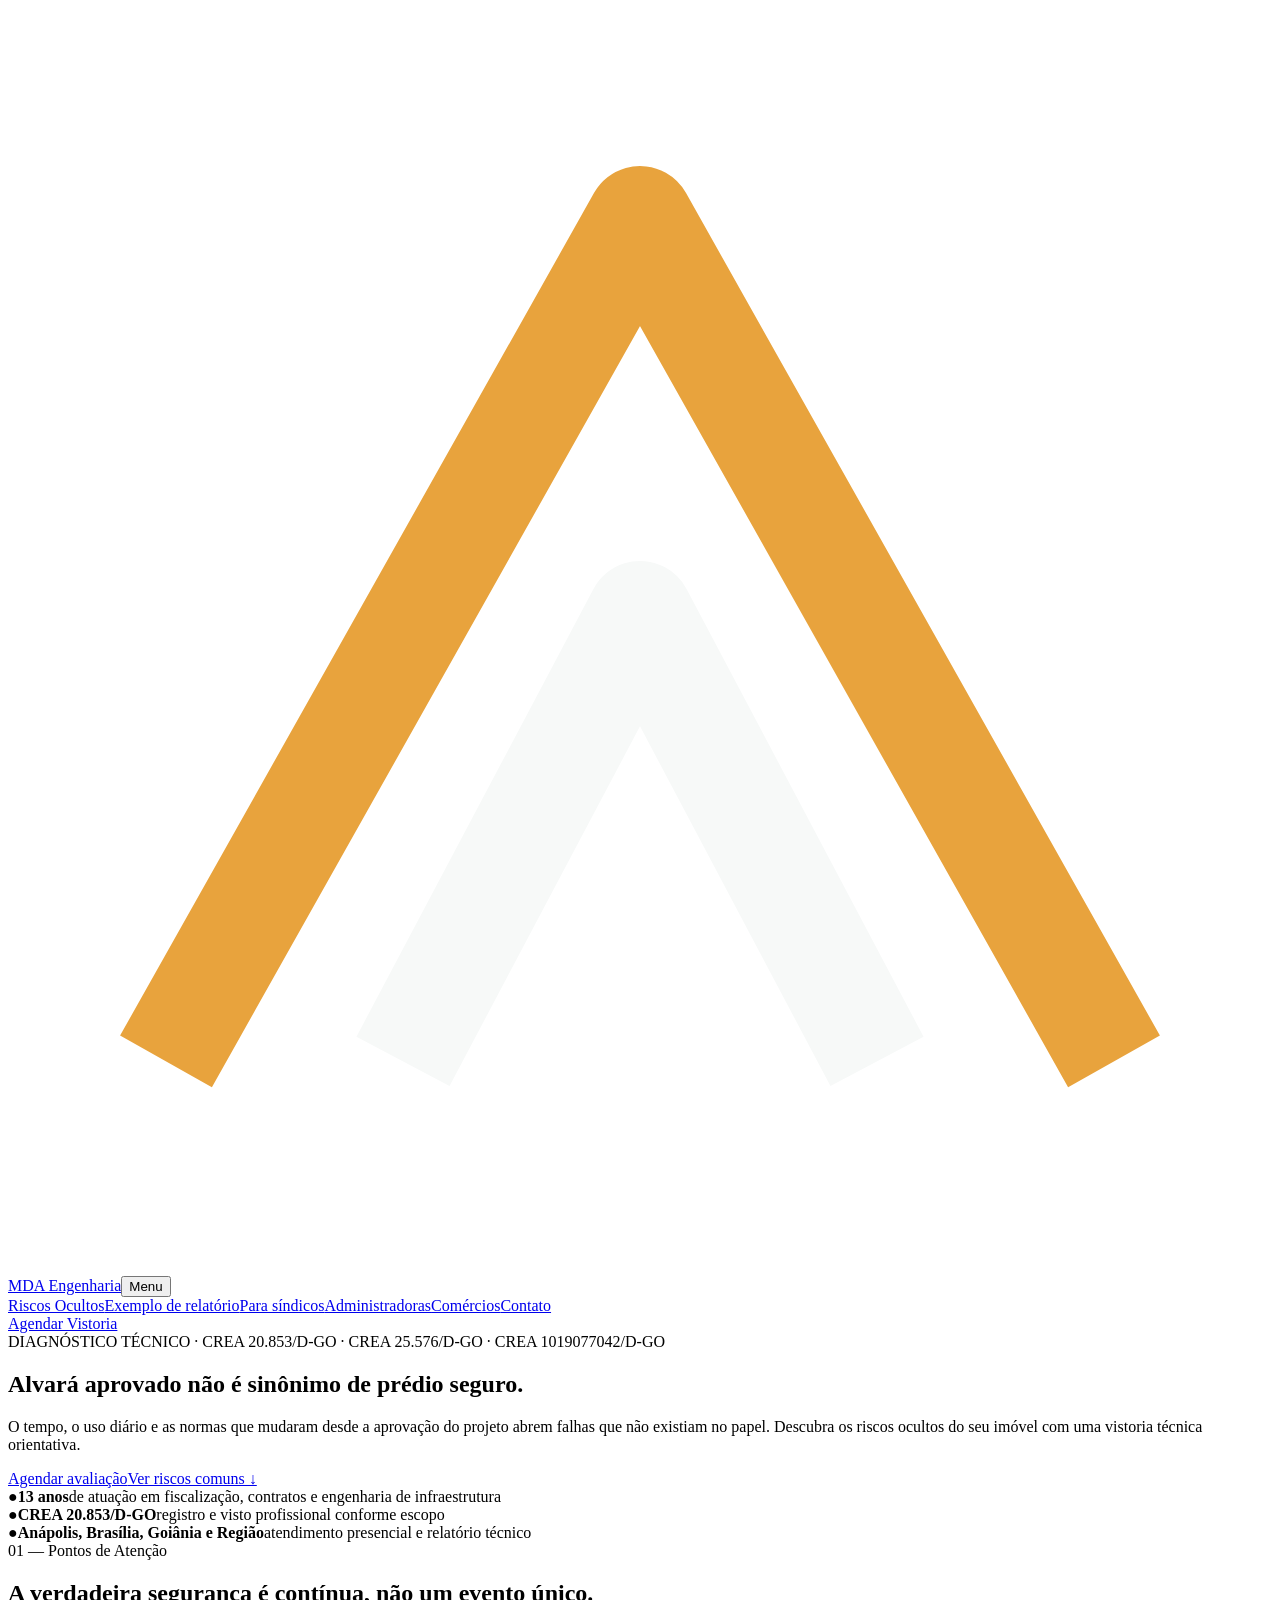
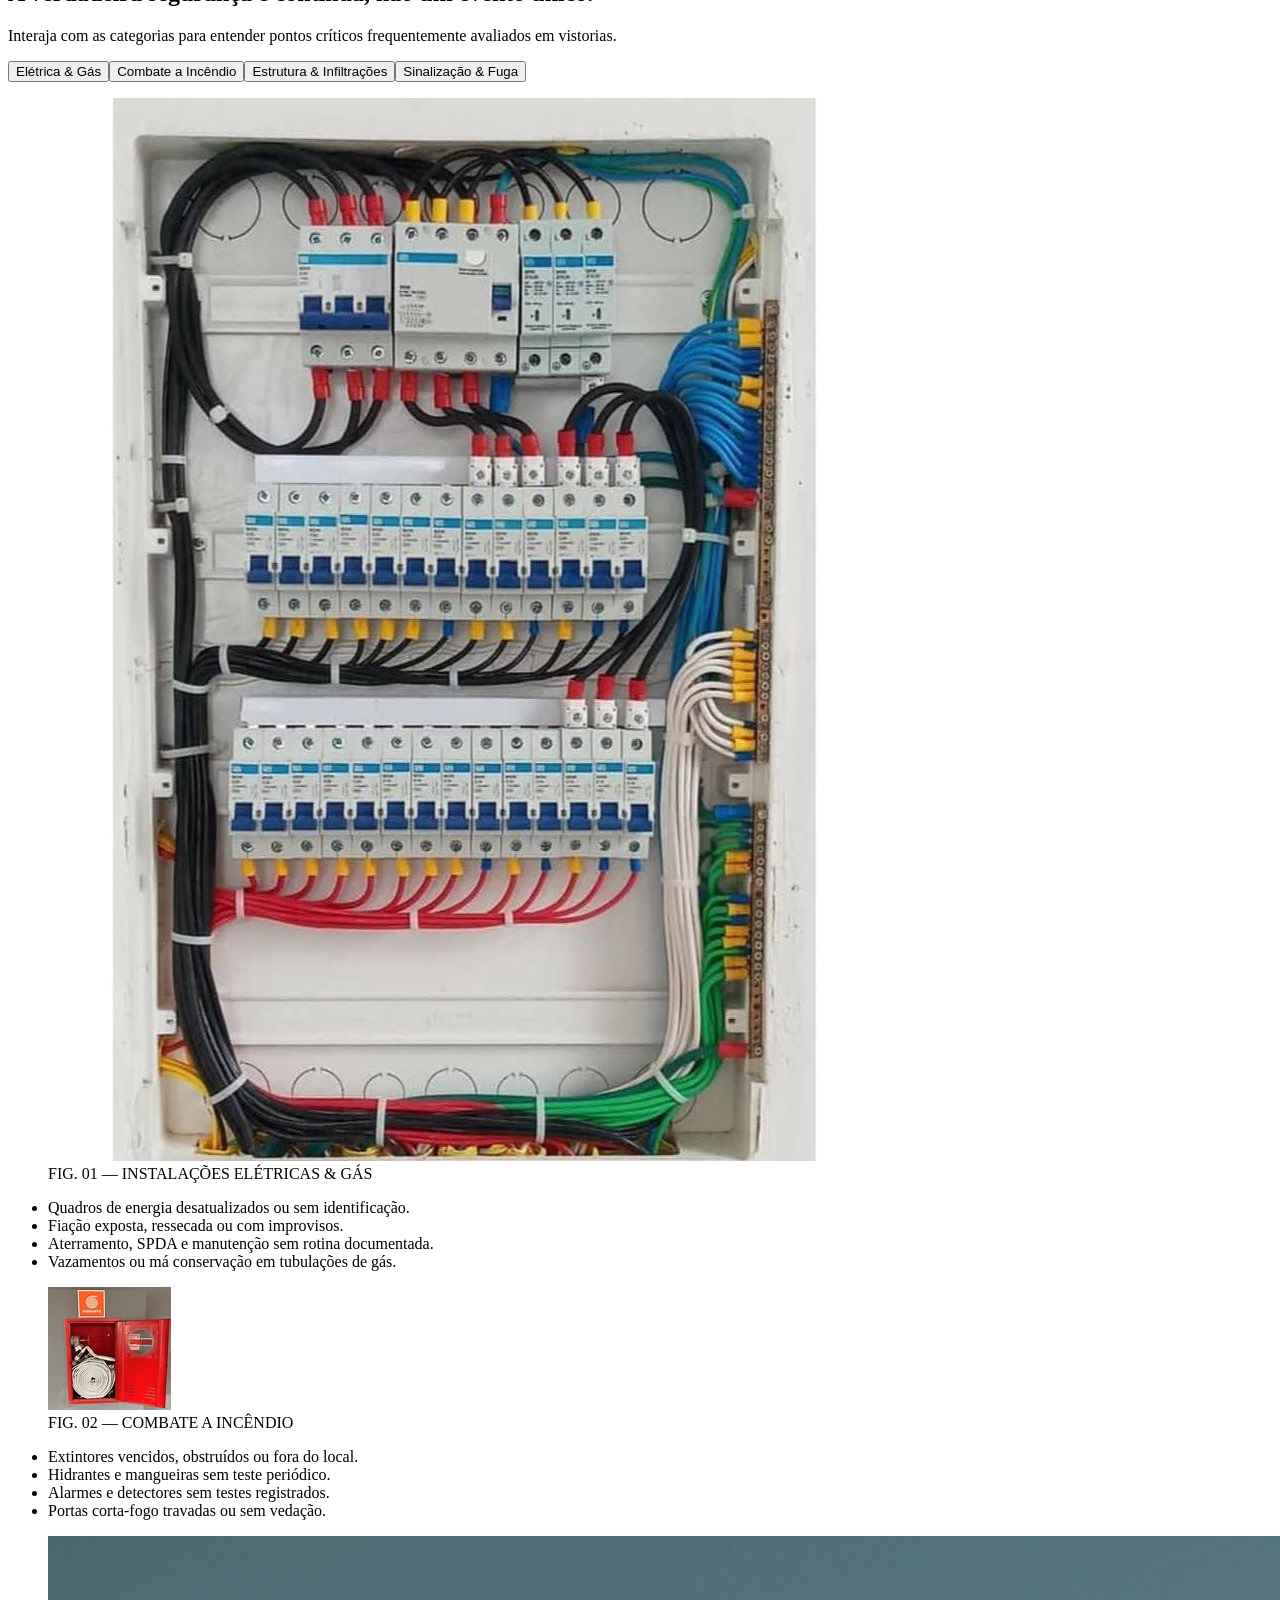
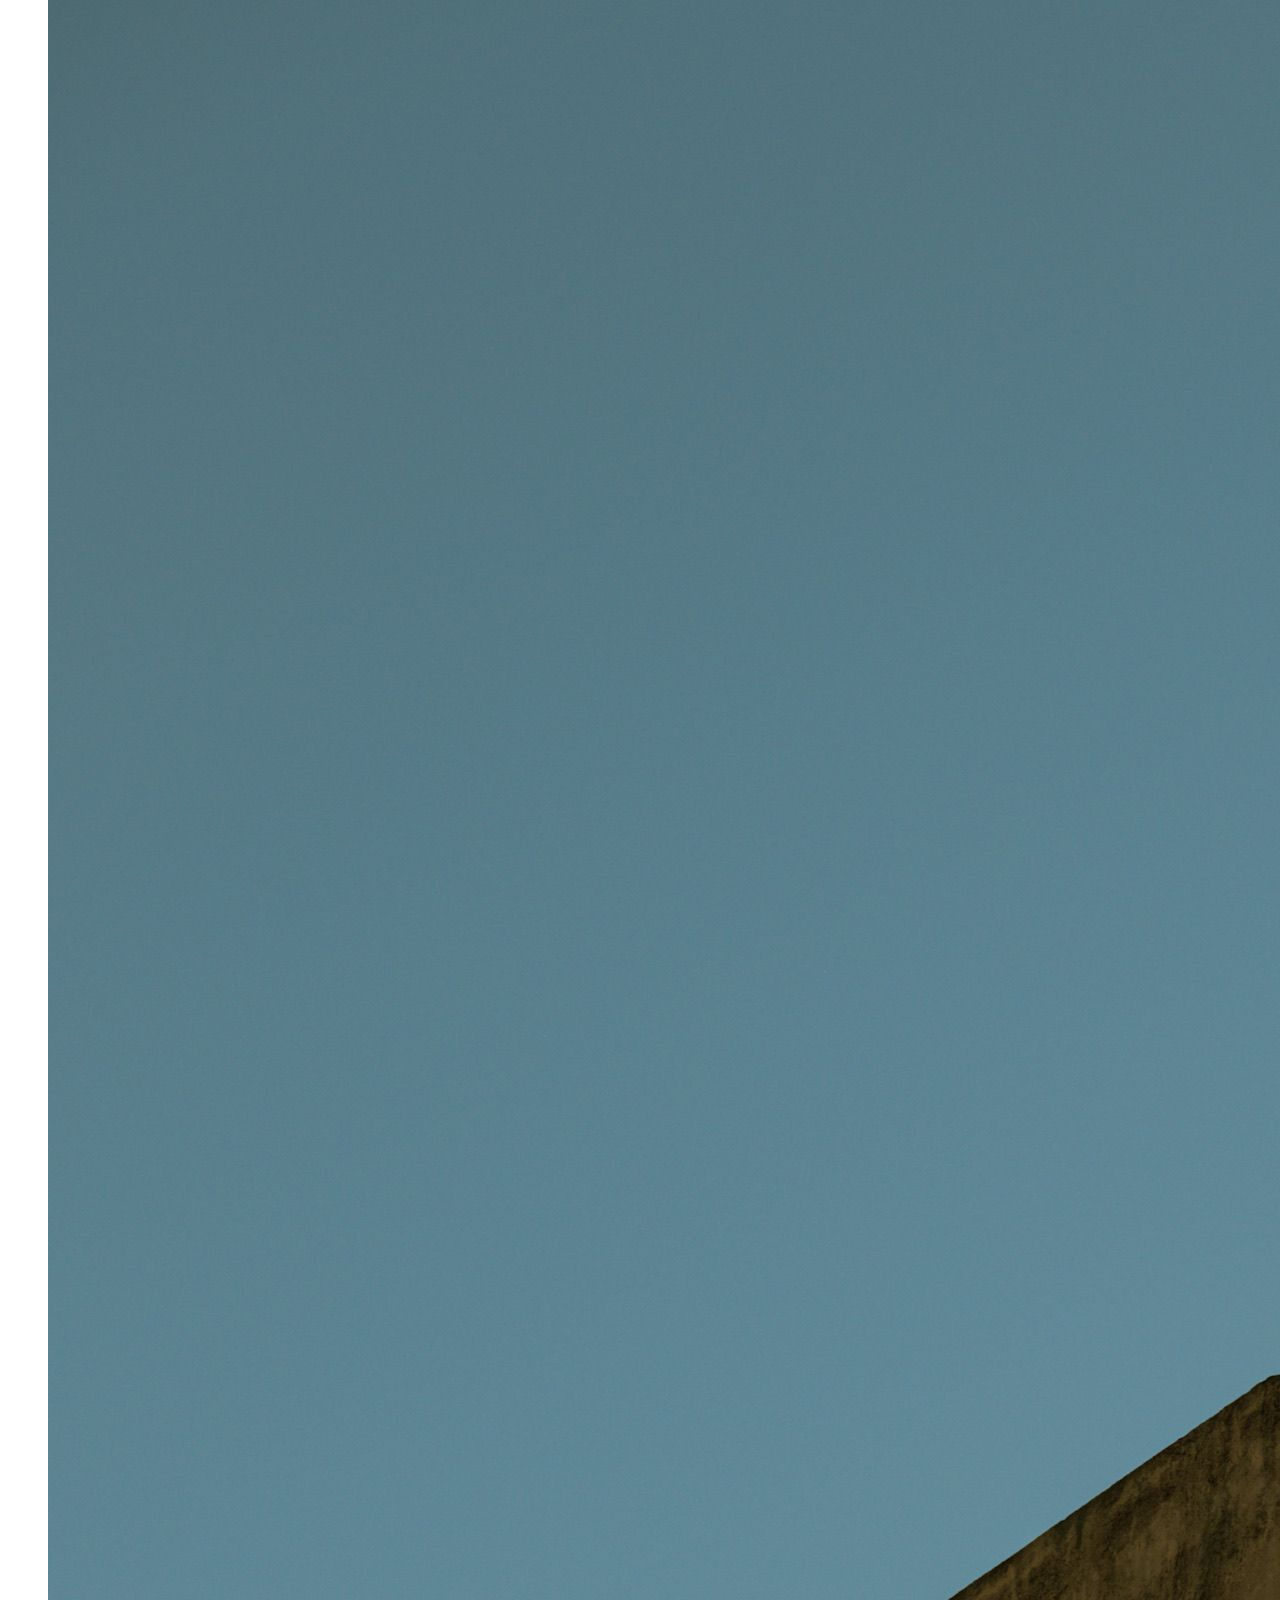
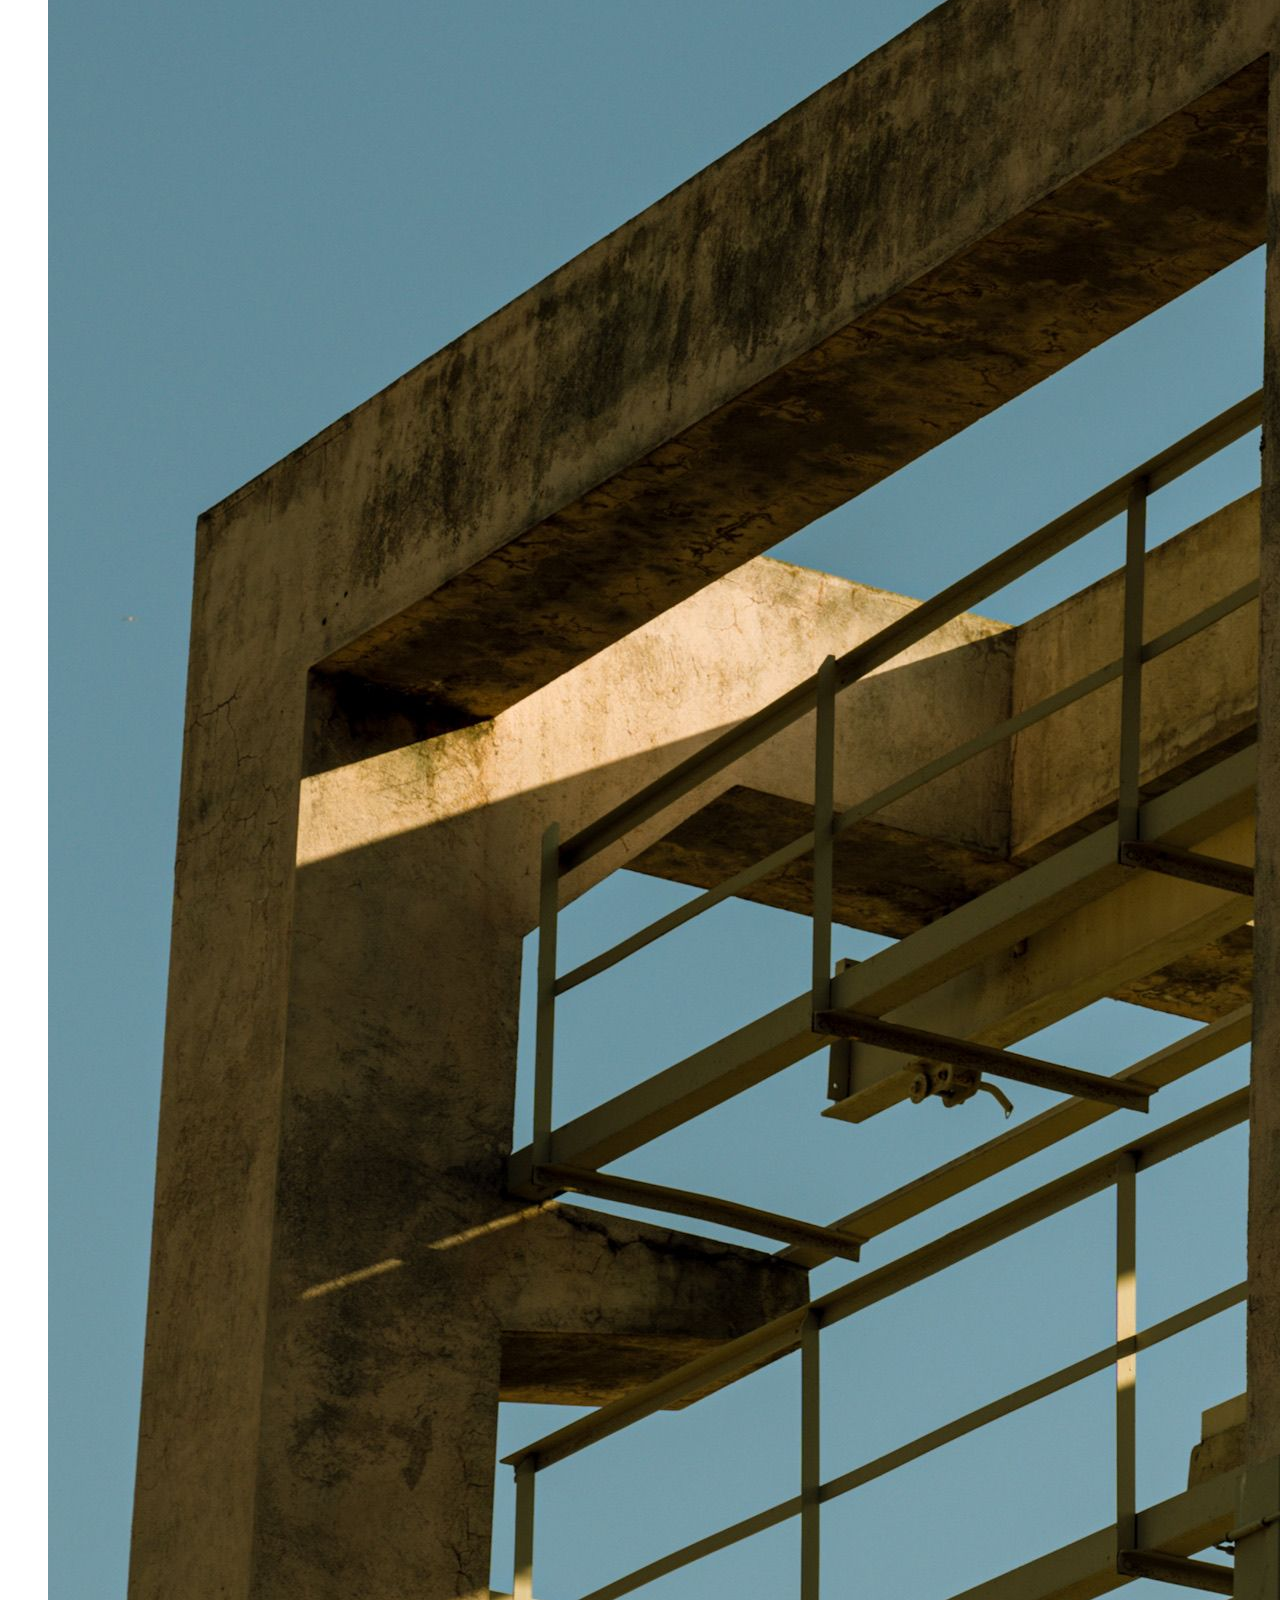
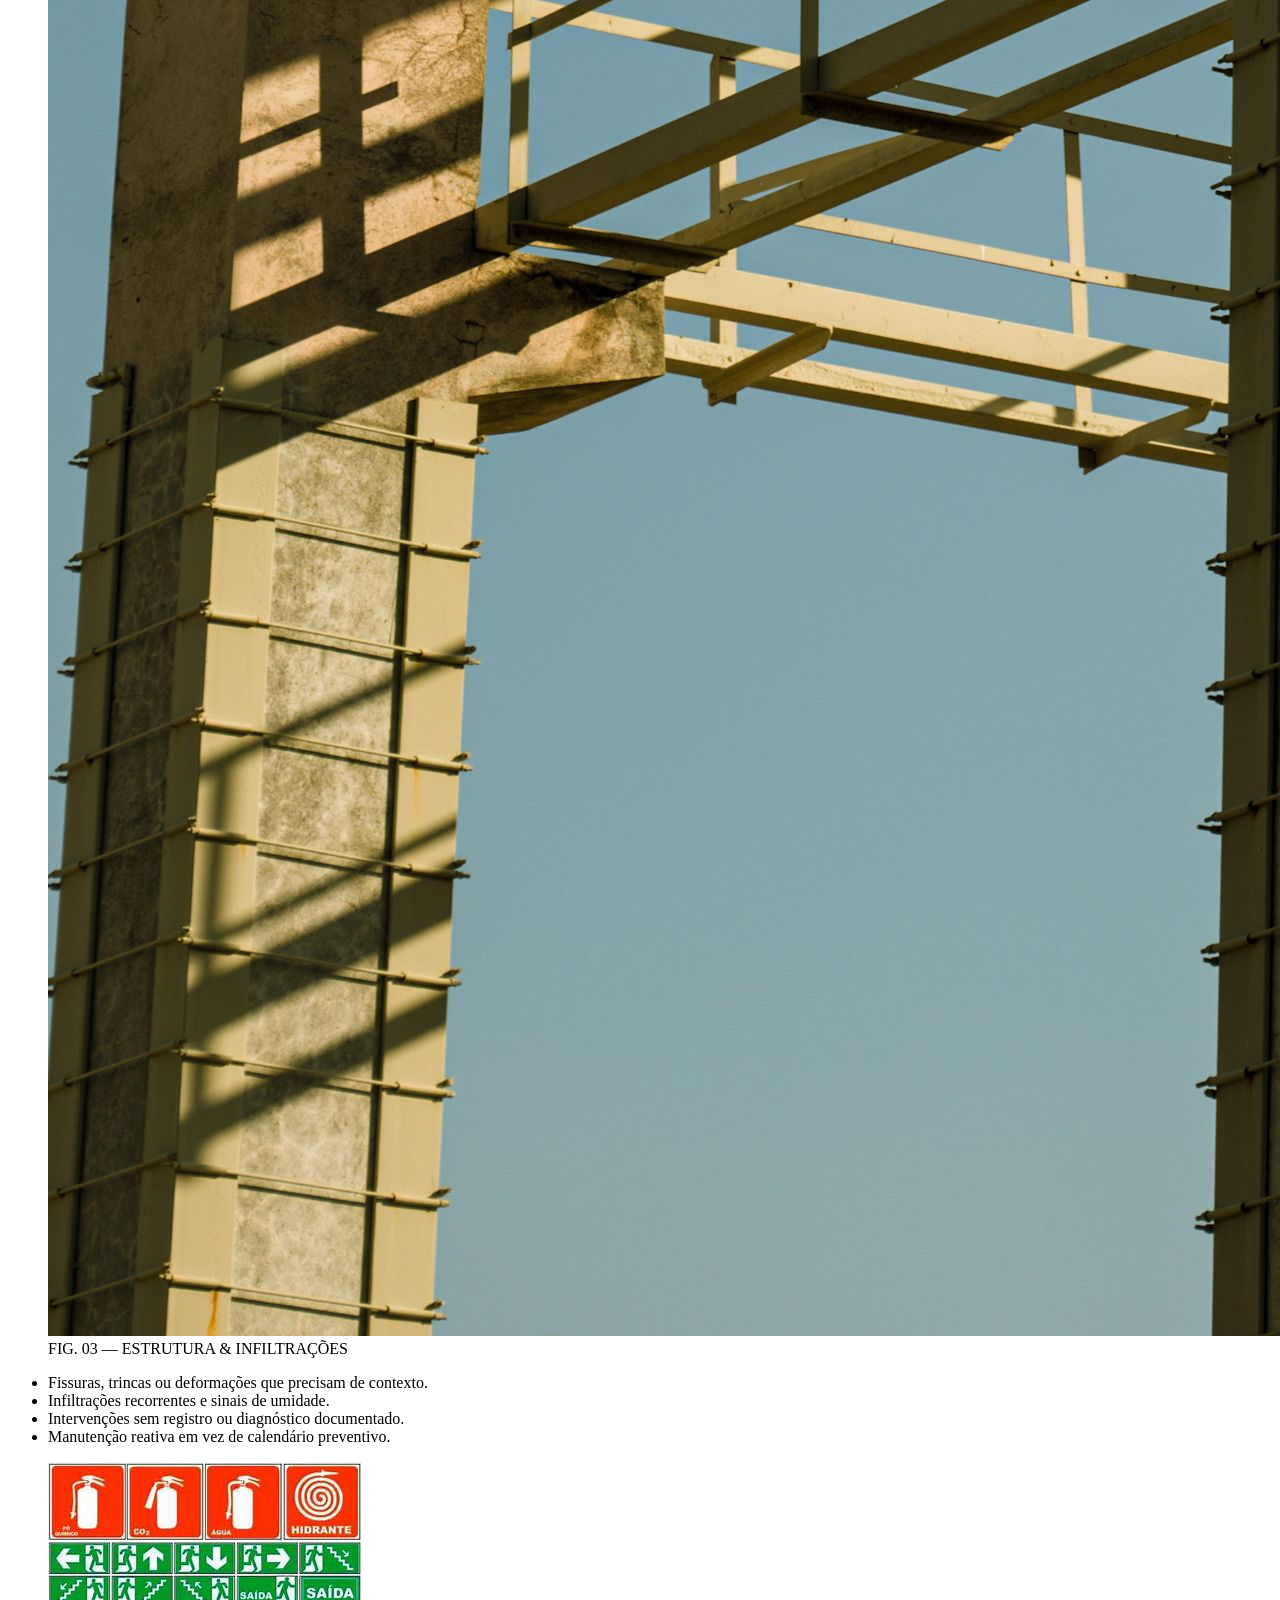
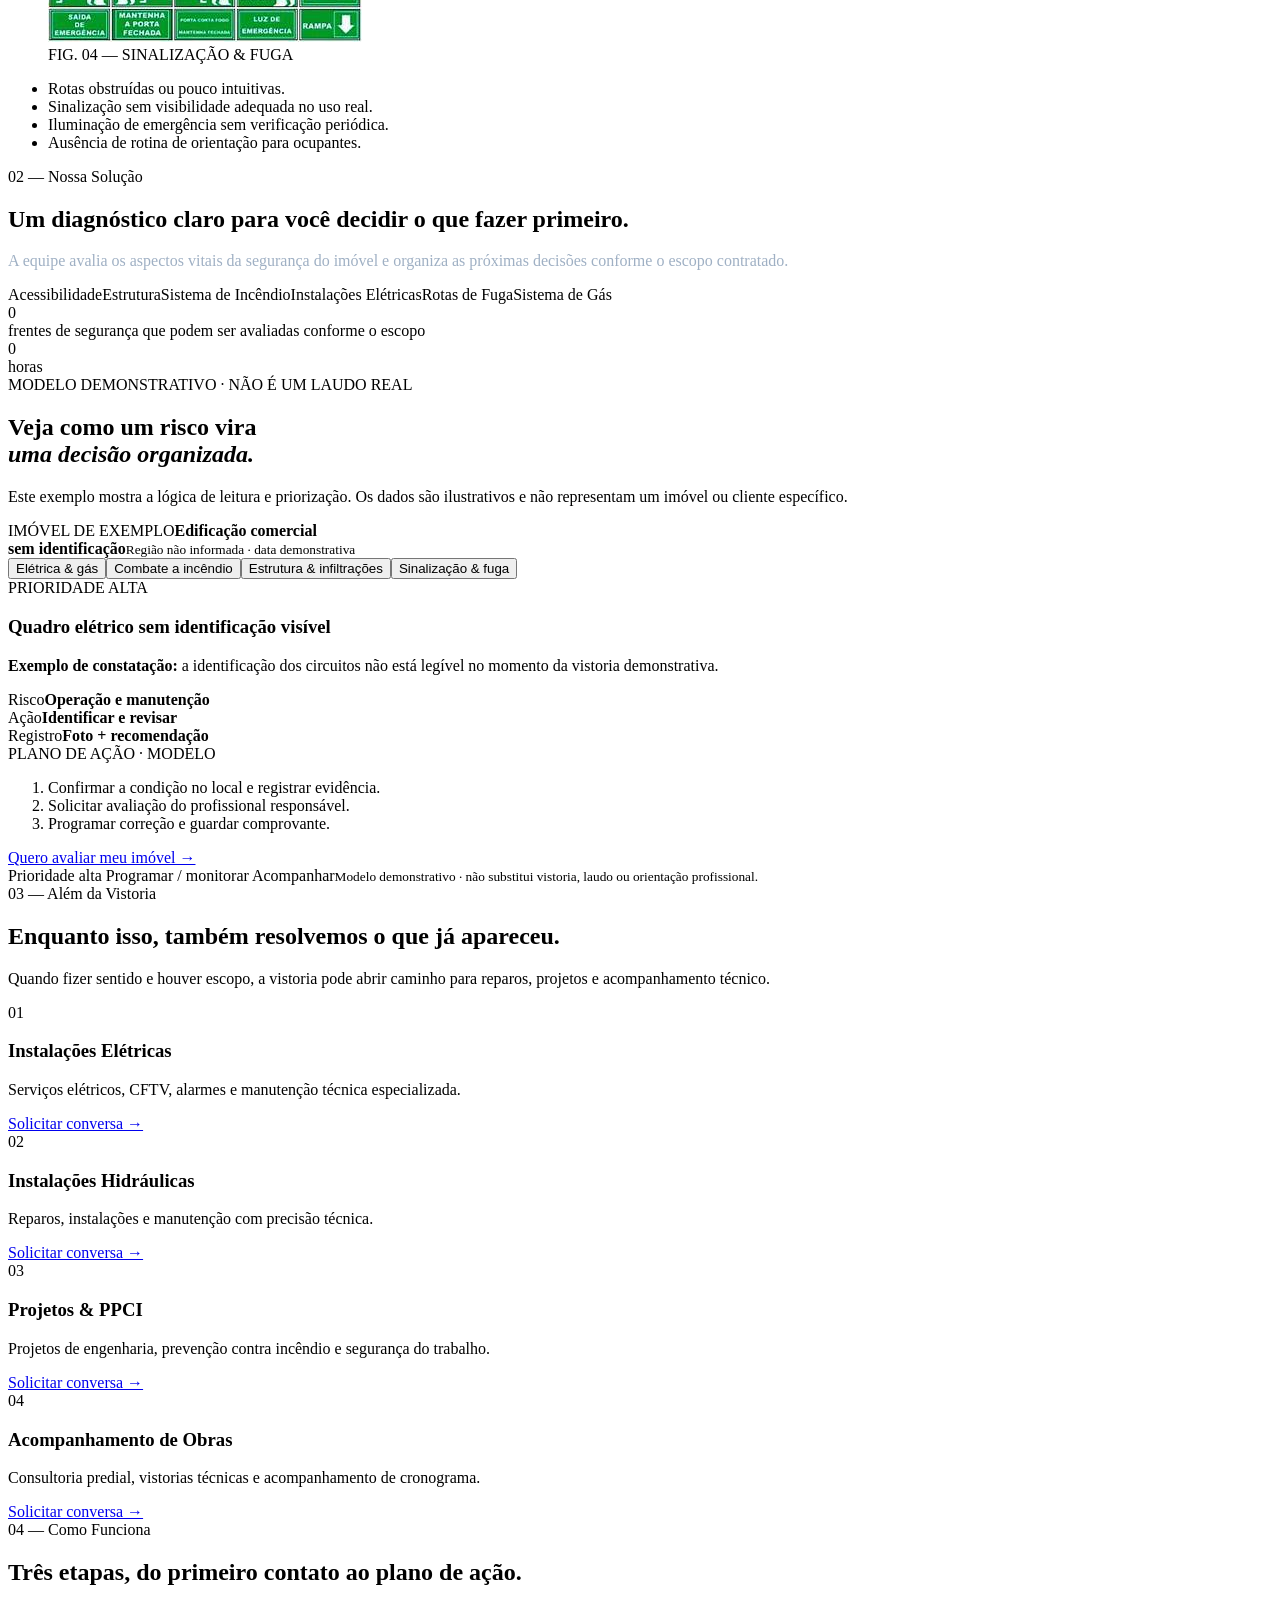
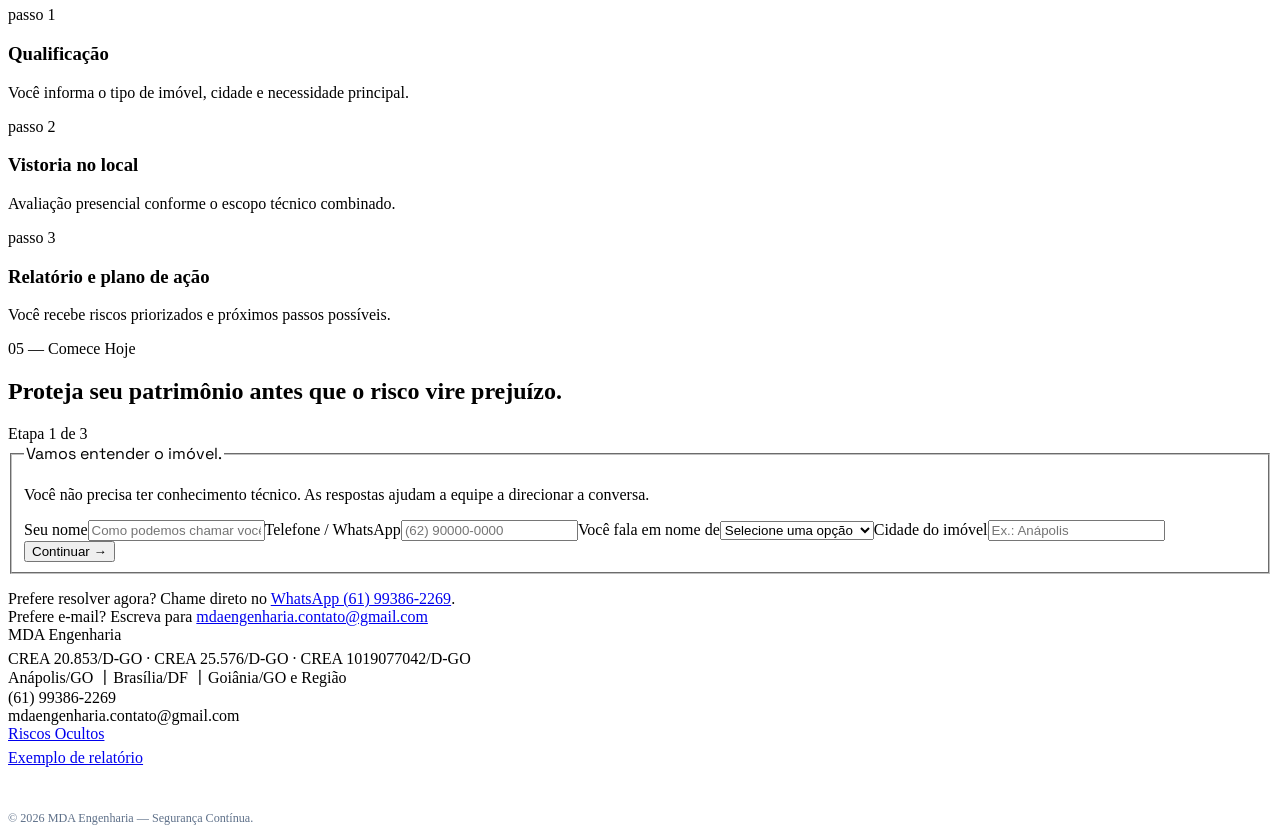
==== commit a1d31873: "Update index.html" ====
--- a/index.html
+++ b/index.html
@@ -6,4 +6,4 @@
 <link rel="preconnect" href="https://fonts.googleapis.com">
 <link rel="preconnect" href="https://fonts.gstatic.com" crossorigin>
 <link href="https://fonts.googleapis.com/css2?family=Space+Grotesk:wght@500;600;700&family=IBM+Plex+Sans:wght@400;500;600&family=IBM+Plex+Mono:wght@400;500&display=swap" rel="stylesheet">
-<link rel="stylesheet" href="styles.css"><title>MDA Engenharia | Diagnóstico de Segurança Predial e Manutenção</title><meta name="description" content="Vistoria técnica de segurança predial em Anápolis e região. Elétrica, hidráulica, PPCI e acompanhamento de obras."></head><body><header><div class="nav wrap"><a class="brand" href="index.html" aria-label="MDA Engenharia — página inicial"><svg class="mark" viewBox="0 0 24 24" fill="none" aria-hidden="true"><path d="M3 20L12 4L21 20" stroke="#E8A33D" stroke-width="2" stroke-linejoin="round"/><path d="M7.5 20L12 11.5L16.5 20" stroke="#F7F9F8" stroke-width="2" stroke-linejoin="round"/></svg>MDA Engenharia</a><button class="menu-toggle" type="button" aria-expanded="false" aria-controls="main-nav">Menu</button><nav id="main-nav" class="navlinks" aria-label="Navegação principal"><a href="index.html#riscos">Riscos Ocultos</a><a href="index.html#relatorio">Exemplo de relatório</a><a href="sindicos.html">Para síndicos</a><a href="administradoras.html">Administradoras</a><a href="comercios.html">Comércios</a><a href="index.html#contato">Contato</a></nav><a href="index.html#contato" class="btn btn-accent navcta">Agendar Vistoria</a></div></header><main><section class="hero blueprint"><div class="wrap"><div class="eyebrow mono">DIAGNÓSTICO TÉCNICO · CREA 20.853/D-GO</div><h1 class="hero-title">Alvará aprovado não é sinônimo de prédio seguro.</h1><p class="hero-sub">O tempo, o uso diário e as normas que mudaram desde a aprovação do projeto abrem falhas que não existiam no papel. Descubra os riscos ocultos do seu imóvel com uma vistoria técnica orientativa.</p><div class="hero-ctas"><a href="#contato" class="btn btn-accent">Agendar avaliação</a><a href="#riscos" class="btn btn-ghost">Ver riscos comuns ↓</a></div><div class="trust-strip"><div class="trust-item"><span class="trust-dot">●</span><span><b>13 anos</b>de atuação em fiscalização, contratos e engenharia de infraestrutura</span></div><div class="trust-item"><span class="trust-dot">●</span><span><b>CREA 20.853/D-GO</b>registro e visto profissional conforme escopo</span></div><div class="trust-item"><span class="trust-dot">●</span><span><b>Anápolis e Região</b>atendimento presencial e relatório técnico</span></div></div></div></section><section class="riscos" id="riscos"><div class="wrap"><div class="sec-label mono">01 — Pontos de Atenção</div><h2 class="sec-title">A verdadeira segurança é contínua, não um evento único.</h2><p class="sec-desc">Interaja com as categorias para entender pontos críticos frequentemente avaliados em vistorias.</p><div class="tabbar" role="tablist"><button class="tabbtn active" data-tab="eletrica">Elétrica &amp; Gás</button><button class="tabbtn" data-tab="incendio">Combate a Incêndio</button><button class="tabbtn" data-tab="estrutura">Estrutura &amp; Infiltrações</button><button class="tabbtn" data-tab="sinalizacao">Sinalização &amp; Fuga</button></div><div class="tabpanel active" data-panel="eletrica"><figure class="risco-media"><img class="risco-img" src="imagens/eletrica.svg" alt="Ilustração de quadro de instalações elétricas"><figcaption class="mono">FIG. 01 — INSTALAÇÕES ELÉTRICAS &amp; GÁS</figcaption></figure><ul class="risco-list"><li>Quadros de energia desatualizados ou sem identificação.</li><li>Fiação exposta, ressecada ou com improvisos.</li><li>Aterramento, SPDA e manutenção sem rotina documentada.</li><li>Vazamentos ou má conservação em tubulações de gás.</li></ul></div><div class="tabpanel" data-panel="incendio"><figure class="risco-media"><img class="risco-img" src="imagens/incendio.svg" alt="Ilustração de equipamento de combate a incêndio"><figcaption class="mono">FIG. 02 — COMBATE A INCÊNDIO</figcaption></figure><ul class="risco-list"><li>Extintores vencidos, obstruídos ou fora do local.</li><li>Hidrantes e mangueiras sem teste periódico.</li><li>Alarmes e detectores sem testes registrados.</li><li>Portas corta-fogo travadas ou sem vedação.</li></ul></div><div class="tabpanel" data-panel="estrutura"><figure class="risco-media"><img class="risco-img" src="imagens/estrutura.svg" alt="Ilustração de fissura e infiltração"><figcaption class="mono">FIG. 03 — ESTRUTURA &amp; INFILTRAÇÕES</figcaption></figure><ul class="risco-list"><li>Fissuras, trincas ou deformações que precisam de contexto.</li><li>Infiltrações recorrentes e sinais de umidade.</li><li>Intervenções sem registro ou diagnóstico documentado.</li><li>Manutenção reativa em vez de calendário preventivo.</li></ul></div><div class="tabpanel" data-panel="sinalizacao"><figure class="risco-media"><img class="risco-img" src="imagens/sinalizacao.svg" alt="Ilustração de sinalização e rota de fuga"><figcaption class="mono">FIG. 04 — SINALIZAÇÃO &amp; FUGA</figcaption></figure><ul class="risco-list"><li>Rotas obstruídas ou pouco intuitivas.</li><li>Sinalização sem visibilidade adequada no uso real.</li><li>Iluminação de emergência sem verificação periódica.</li><li>Ausência de rotina de orientação para ocupantes.</li></ul></div></div></section><section class="solucao" id="solucao"><div class="wrap"><div class="sec-label mono">02 — Nossa Solução</div><h2 class="sec-title">Um diagnóstico claro para você decidir o que fazer primeiro.</h2><p class="sec-desc" style="color:#9fb0c4">A equipe avalia os aspectos vitais da segurança do imóvel e organiza as próximas decisões conforme o escopo contratado.</p><div class="chips"><span class="chip">Acessibilidade</span><span class="chip">Estrutura</span><span class="chip">Sistema de Incêndio</span><span class="chip">Instalações Elétricas</span><span class="chip">Rotas de Fuga</span><span class="chip">Sistema de Gás</span></div><div class="counter-row"><div><div class="counter" data-target="6">0</div><div class="counter-label">frentes de segurança que podem ser avaliadas conforme o escopo</div></div><div><div class="counter" data-target="24">0</div><div class="counter-label">horas como meta de retorno inicial — confirme a capacidade real da equipe</div></div></div></div></section><section id="relatorio" class="report-demo blueprint"><div class="wrap"><div class="report-demo-head"><div><div class="eyebrow"><span></span> MODELO DEMONSTRATIVO · NÃO É UM LAUDO REAL</div><h2>Veja como um risco vira<br><em>uma decisão organizada.</em></h2><p class="report-demo-lead">Este exemplo mostra a lógica de leitura e priorização. Os dados são ilustrativos e não representam um imóvel ou cliente específico.</p></div><div class="report-demo-meta"><span>IMÓVEL DE EXEMPLO</span><strong>Edificação comercial<br>sem identificação</strong><small>Região não informada · data demonstrativa</small></div></div><div class="report-demo-tabs" role="tablist" aria-label="Categorias do relatório"><button type="button" role="tab" aria-selected="true" data-report-tab="eletrica">Elétrica & gás</button><button type="button" role="tab" aria-selected="false" data-report-tab="incendio">Combate a incêndio</button><button type="button" role="tab" aria-selected="false" data-report-tab="estrutura">Estrutura & infiltrações</button><button type="button" role="tab" aria-selected="false" data-report-tab="fuga">Sinalização & fuga</button></div><div class="report-demo-panel" role="tabpanel" data-report-panel="eletrica"><div class="report-summary"><span class="severity severity-high">PRIORIDADE ALTA</span><h3>Quadro elétrico sem identificação visível</h3><p><strong>Exemplo de constatação:</strong> a identificação dos circuitos não está legível no momento da vistoria demonstrativa.</p><div class="report-summary-grid"><div><span>Risco</span><strong>Operação e manutenção</strong></div><div><span>Ação</span><strong>Identificar e revisar</strong></div><div><span>Registro</span><strong>Foto + recomendação</strong></div></div></div><div class="report-action-box"><span>PLANO DE AÇÃO · MODELO</span><ol><li>Confirmar a condição no local e registrar evidência.</li><li>Solicitar avaliação do profissional responsável.</li><li>Programar correção e guardar comprovante.</li></ol><a href="#contato" class="btn btn-accent">Quero avaliar meu imóvel →</a></div></div><div class="report-demo-panel" role="tabpanel" hidden data-report-panel="incendio"><div class="report-summary"><span class="severity severity-medium">PROGRAMAR</span><h3>Sinalização de equipamento precisa ser revisada</h3><p><strong>Exemplo de constatação:</strong> a orientação visual não é imediatamente perceptível para um usuário não familiarizado com o local.</p><div class="report-summary-grid"><div><span>Risco</span><strong>Resposta e orientação</strong></div><div><span>Ação</span><strong>Revisar sinalização</strong></div><div><span>Registro</span><strong>Mapa + recomendação</strong></div></div></div><div class="report-action-box"><span>PLANO DE AÇÃO · MODELO</span><ol><li>Mapear equipamentos e rotas de acesso.</li><li>Verificar aderência ao projeto e ao uso atual.</li><li>Atualizar orientação com responsável habilitado.</li></ol><a href="#contato" class="btn btn-accent">Quero avaliar meu imóvel →</a></div></div><div class="report-demo-panel" role="tabpanel" hidden data-report-panel="estrutura"><div class="report-summary"><span class="severity severity-medium">MONITORAR</span><h3>Mancha de umidade exige investigação de origem</h3><p><strong>Exemplo de constatação:</strong> uma alteração visual isolada não determina, sozinha, a causa ou a gravidade.</p><div class="report-summary-grid"><div><span>Risco</span><strong>Conservação predial</strong></div><div><span>Ação</span><strong>Investigar origem</strong></div><div><span>Registro</span><strong>Foto + localização</strong></div></div></div><div class="report-action-box"><span>PLANO DE AÇÃO · MODELO</span><ol><li>Registrar localização, extensão e condições.</li><li>Investigar origem com escopo apropriado.</li><li>Definir reparo após diagnóstico.</li></ol><a href="#contato" class="btn btn-accent">Quero avaliar meu imóvel →</a></div></div><div class="report-demo-panel" role="tabpanel" hidden data-report-panel="fuga"><div class="report-summary"><span class="severity severity-low">ACOMPANHAR</span><h3>Rota de fuga precisa de leitura no contexto do uso</h3><p><strong>Exemplo de constatação:</strong> uma rota pode estar livre em um momento e sofrer obstrução em outro.</p><div class="report-summary-grid"><div><span>Risco</span><strong>Circulação segura</strong></div><div><span>Ação</span><strong>Orientar e acompanhar</strong></div><div><span>Registro</span><strong>Planta + checklist</strong></div></div></div><div class="report-action-box"><span>PLANO DE AÇÃO · MODELO</span><ol><li>Observar a rota em condições reais.</li><li>Registrar obstruções e responsáveis.</li><li>Incluir verificação na rotina predial.</li></ol><a href="#contato" class="btn btn-accent">Quero avaliar meu imóvel →</a></div></div><div class="report-demo-foot"><span><i class="severity-dot high"></i> Prioridade alta</span><span><i class="severity-dot medium"></i> Programar / monitorar</span><span><i class="severity-dot low"></i> Acompanhar</span><small>Modelo demonstrativo · não substitui vistoria, laudo ou orientação profissional.</small></div></div></section><section class="servicos" id="servicos"><div class="wrap"><div class="sec-label mono">03 — Além da Vistoria</div><h2 class="sec-title">Enquanto isso, também resolvemos o que já apareceu.</h2><p class="sec-desc">Quando fizer sentido e houver escopo, a vistoria pode abrir caminho para reparos, projetos e acompanhamento técnico.</p><div class="grid4"><div class="svcard"><div class="num">01</div><h3>Instalações Elétricas</h3><p>Serviços elétricos, CFTV, alarmes e manutenção técnica especializada.</p><a href="#contato">Solicitar conversa →</a></div><div class="svcard"><div class="num">02</div><h3>Instalações Hidráulicas</h3><p>Reparos, instalações e manutenção com precisão técnica.</p><a href="#contato">Solicitar conversa →</a></div><div class="svcard"><div class="num">03</div><h3>Projetos &amp; PPCI</h3><p>Projetos de engenharia, prevenção contra incêndio e segurança do trabalho.</p><a href="#contato">Solicitar conversa →</a></div><div class="svcard"><div class="num">04</div><h3>Acompanhamento de Obras</h3><p>Consultoria predial, vistorias técnicas e acompanhamento de cronograma.</p><a href="#contato">Solicitar conversa →</a></div></div></div></section><section class="processo"><div class="wrap"><div class="sec-label mono">04 — Como Funciona</div><h2 class="sec-title">Três etapas, do primeiro contato ao plano de ação.</h2><div class="steps"><div class="step"><div class="n mono">passo 1</div><h3>Qualificação</h3><p>Você informa o tipo de imóvel, cidade e necessidade principal.</p></div><div class="step"><div class="n mono">passo 2</div><h3>Vistoria no local</h3><p>Avaliação presencial conforme o escopo técnico combinado.</p></div><div class="step"><div class="n mono">passo 3</div><h3>Relatório e plano de ação</h3><p>Você recebe riscos priorizados e próximos passos possíveis.</p></div></div></div></section><section class="cta-final" id="contato"><div class="wrap"><div class="sec-label mono" style="color:var(--accent)">05 — Comece Hoje</div><h2 class="sec-title">Proteja seu patrimônio antes que o risco vire prejuízo.</h2><div class="cta-grid"><form id="lead-qualification-form" class="lead-form" data-endpoint="" novalidate><input type="hidden" name="source_page"><input type="hidden" name="utm_source"><input type="hidden" name="utm_medium"><input type="hidden" name="utm_campaign"><div class="form-progress"><span id="form-progress-label">Etapa 1 de 3</span><i><b id="form-progress-bar"></b></i></div><fieldset data-form-step="1"><legend style="color:var(--white);font-family:'Space Grotesk'">Vamos entender o imóvel.</legend><p class="form-intro">Você não precisa ter conhecimento técnico. As respostas ajudam a equipe a direcionar a conversa.</p><div class="form-grid"><label>Seu nome<input name="name" type="text" autocomplete="name" placeholder="Como podemos chamar você?" required></label><label>Telefone / WhatsApp<input name="phone" type="tel" autocomplete="tel" placeholder="(62) 90000-0000" required></label><label>Você fala em nome de<select name="profile" required><option value="">Selecione uma opção</option><option value="sindico">Condomínio / síndico</option><option value="administradora">Administradora</option><option value="comercio">Comércio ou empresa</option><option value="outro">Outro tipo de imóvel</option></select></label><label>Cidade do imóvel<input name="city" type="text" autocomplete="address-level2" placeholder="Ex.: Anápolis" required></label></div><button type="button" class="btn btn-accent form-next">Continuar →</button></fieldset><fieldset data-form-step="2" hidden><legend style="color:var(--white);font-family:'Space Grotesk'">Qual é a necessidade principal?</legend><p class="form-intro">Selecione o que melhor descreve a situação.</p><div class="choice-grid"><label class="choice"><input type="radio" name="need" value="vistoria-inicial" required><span><b>Vistoria inicial</b><small>Identificar riscos e prioridades.</small></span></label><label class="choice"><input type="radio" name="need" value="laudo-relatorio"><span><b>Laudo ou relatório</b><small>Documentar uma condição.</small></span></label><label class="choice"><input type="radio" name="need" value="incendio-ppci"><span><b>Incêndio / PPCI</b><small>Revisar prevenção e combate.</small></span></label><label class="choice"><input type="radio" name="need" value="eletrica-gas"><span><b>Elétrica ou gás</b><small>Revisar instalações e sinais.</small></span></label><label class="choice"><input type="radio" name="need" value="estrutura-infiltracao"><span><b>Estrutura / infiltração</b><small>Investigar sinais no imóvel.</small></span></label><label class="choice"><input type="radio" name="need" value="manutencao"><span><b>Manutenção</b><small>Organizar correções e continuidade.</small></span></label></div><label style="margin-top:18px">Conte um pouco mais, se quiser<textarea name="context" rows="4" placeholder="Descreva o que aconteceu e se existe alguma urgência percebida."></textarea></label><div class="form-nav"><button type="button" class="btn btn-outline-dark form-back">← Voltar</button><button type="button" class="btn btn-accent form-next">Continuar →</button></div></fieldset><fieldset data-form-step="3" hidden><legend style="color:var(--white);font-family:'Space Grotesk'">Qual é o melhor próximo passo?</legend><p class="form-intro">Vamos registrar sua preferência para a equipe responder objetivamente.</p><div class="form-grid"><label>Prazo desejado<select name="timing" required><option value="">Selecione</option><option value="entender-agora">Quero entender agora</option><option value="proximas-semanas">Próximas semanas</option><option value="proximo-mes">Próximo mês</option><option value="sem-prazo">Ainda pesquisando</option></select></label><label>Melhor canal<select name="preferred_channel" required><option value="">Selecione</option><option value="whatsapp">WhatsApp</option><option value="telefone">Ligação</option><option value="email">E-mail</option></select></label><label>E-mail (opcional)<input name="email" type="email" autocomplete="email" placeholder="voce@email.com"></label></div><label style="display:flex;grid-template-columns:auto 1fr;align-items:flex-start;gap:9px;margin-top:18px;color:#9fb0c4"><input name="consent" type="checkbox" required style="width:auto;margin-top:4px"><span>Autorizo o contato para tratar esta solicitação.</span></label><div class="form-nav"><button type="button" class="btn btn-outline-dark form-back">← Voltar</button><button type="submit" class="btn btn-accent">Enviar e falar com a equipe →</button></div></fieldset><p id="lead-form-status" class="form-status" role="status" aria-live="polite"></p></form><div><div class="whatsapp-inline">Prefere resolver agora? Chame direto no <a href="https://wa.me/5562992914190?text=Ol%C3%A1%2C%20quero%20agendar%20uma%20avalia%C3%A7%C3%A3o%20t%C3%A9cnica.">WhatsApp (62) 99291-4190</a>.</div><div class="whatsapp-inline">Prefere e-mail? Escreva para <a href="mailto:mdaengenharia.contato@gmail.com">mdaengenharia.contato@gmail.com</a></div></div></div></div></section></main><footer><div class="wrap footgrid"><div><div class="footbrand">MDA Engenharia</div><div style="margin-top:6px">CREA 20.853/D-GO · visto CREA-DF</div><div>Anápolis/GO e Região</div></div><div><div>(62) 99291-4190</div><div>mdaengenharia.contato@gmail.com</div></div><div><a href="index.html#riscos">Riscos Ocultos</a><br><a href="index.html#relatorio" style="display:inline-block;margin-top:6px">Exemplo de relatório</a></div></div><div class="wrap" style="margin-top:24px;padding-top:20px;border-top:1px solid var(--line-dark);font-size:.76rem;color:#5E7089">© 2026 MDA Engenharia — Segurança Contínua.</div></footer><script src="script.js" defer></script></body></html>+<link rel="stylesheet" href="styles.css"><title>MDA Engenharia | Diagnóstico de Segurança Predial e Manutenção</title><meta name="description" content="Vistoria técnica de segurança predial em Anápolis, Brasília, Goiânia e região. Elétrica, hidráulica, PPCI e acompanhamento de obras."></head><body><header><div class="nav wrap"><a class="brand" href="index.html" aria-label="MDA Engenharia — página inicial"><svg class="mark" viewBox="0 0 24 24" fill="none" aria-hidden="true"><path d="M3 20L12 4L21 20" stroke="#E8A33D" stroke-width="2" stroke-linejoin="round"/><path d="M7.5 20L12 11.5L16.5 20" stroke="#F7F9F8" stroke-width="2" stroke-linejoin="round"/></svg>MDA Engenharia</a><button class="menu-toggle" type="button" aria-expanded="false" aria-controls="main-nav">Menu</button><nav id="main-nav" class="navlinks" aria-label="Navegação principal"><a href="index.html#riscos">Riscos Ocultos</a><a href="index.html#relatorio">Exemplo de relatório</a><a href="sindicos.html">Para síndicos</a><a href="administradoras.html">Administradoras</a><a href="comercios.html">Comércios</a><a href="index.html#contato">Contato</a></nav><a href="index.html#contato" class="btn btn-accent navcta">Agendar Vistoria</a></div></header><main><section class="hero blueprint"><div class="wrap"><div class="eyebrow mono">DIAGNÓSTICO TÉCNICO · CREA 20.853/D-GO · CREA 25.576/D-GO · CREA 1019077042/D-GO</div><h1 class="hero-title">Alvará aprovado não é sinônimo de prédio seguro.</h1><p class="hero-sub">O tempo, o uso diário e as normas que mudaram desde a aprovação do projeto abrem falhas que não existiam no papel. Descubra os riscos ocultos do seu imóvel com uma vistoria técnica orientativa.</p><div class="hero-ctas"><a href="#contato" class="btn btn-accent">Agendar avaliação</a><a href="#riscos" class="btn btn-ghost">Ver riscos comuns ↓</a></div><div class="trust-strip"><div class="trust-item"><span class="trust-dot">●</span><span><b>13 anos</b>de atuação em fiscalização, contratos e engenharia de infraestrutura</span></div><div class="trust-item"><span class="trust-dot">●</span><span><b>CREA 20.853/D-GO</b>registro e visto profissional conforme escopo</span></div><div class="trust-item"><span class="trust-dot">●</span><span><b>Anápolis, Brasília, Goiânia e Região</b>atendimento presencial e relatório técnico</span></div></div></div></section><section class="riscos" id="riscos"><div class="wrap"><div class="sec-label mono">01 — Pontos de Atenção</div><h2 class="sec-title">A verdadeira segurança é contínua, não um evento único.</h2><p class="sec-desc">Interaja com as categorias para entender pontos críticos frequentemente avaliados em vistorias.</p><div class="tabbar" role="tablist"><button class="tabbtn active" data-tab="eletrica">Elétrica &amp; Gás</button><button class="tabbtn" data-tab="incendio">Combate a Incêndio</button><button class="tabbtn" data-tab="estrutura">Estrutura &amp; Infiltrações</button><button class="tabbtn" data-tab="sinalizacao">Sinalização &amp; Fuga</button></div><div class="tabpanel active" data-panel="eletrica"><figure class="risco-media"><img class="risco-img" src="imagens/eletrica.jpg" alt="Ilustração de quadro de instalações elétricas"><figcaption class="mono">FIG. 01 — INSTALAÇÕES ELÉTRICAS &amp; GÁS</figcaption></figure><ul class="risco-list"><li>Quadros de energia desatualizados ou sem identificação.</li><li>Fiação exposta, ressecada ou com improvisos.</li><li>Aterramento, SPDA e manutenção sem rotina documentada.</li><li>Vazamentos ou má conservação em tubulações de gás.</li></ul></div><div class="tabpanel" data-panel="incendio"><figure class="risco-media"><img class="risco-img" src="imagens/incendio.jpg" alt="Ilustração de equipamento de combate a incêndio"><figcaption class="mono">FIG. 02 — COMBATE A INCÊNDIO</figcaption></figure><ul class="risco-list"><li>Extintores vencidos, obstruídos ou fora do local.</li><li>Hidrantes e mangueiras sem teste periódico.</li><li>Alarmes e detectores sem testes registrados.</li><li>Portas corta-fogo travadas ou sem vedação.</li></ul></div><div class="tabpanel" data-panel="estrutura"><figure class="risco-media"><img class="risco-img" src="imagens/estrutura.jpg" alt="Ilustração de fissura e infiltração"><figcaption class="mono">FIG. 03 — ESTRUTURA &amp; INFILTRAÇÕES</figcaption></figure><ul class="risco-list"><li>Fissuras, trincas ou deformações que precisam de contexto.</li><li>Infiltrações recorrentes e sinais de umidade.</li><li>Intervenções sem registro ou diagnóstico documentado.</li><li>Manutenção reativa em vez de calendário preventivo.</li></ul></div><div class="tabpanel" data-panel="sinalizacao"><figure class="risco-media"><img class="risco-img" src="imagens/sinalizacao.jpg" alt="Ilustração de sinalização e rota de fuga"><figcaption class="mono">FIG. 04 — SINALIZAÇÃO &amp; FUGA</figcaption></figure><ul class="risco-list"><li>Rotas obstruídas ou pouco intuitivas.</li><li>Sinalização sem visibilidade adequada no uso real.</li><li>Iluminação de emergência sem verificação periódica.</li><li>Ausência de rotina de orientação para ocupantes.</li></ul></div></div></section><section class="solucao" id="solucao"><div class="wrap"><div class="sec-label mono">02 — Nossa Solução</div><h2 class="sec-title">Um diagnóstico claro para você decidir o que fazer primeiro.</h2><p class="sec-desc" style="color:#9fb0c4">A equipe avalia os aspectos vitais da segurança do imóvel e organiza as próximas decisões conforme o escopo contratado.</p><div class="chips"><span class="chip">Acessibilidade</span><span class="chip">Estrutura</span><span class="chip">Sistema de Incêndio</span><span class="chip">Instalações Elétricas</span><span class="chip">Rotas de Fuga</span><span class="chip">Sistema de Gás</span></div><div class="counter-row"><div><div class="counter" data-target="6">0</div><div class="counter-label">frentes de segurança que podem ser avaliadas conforme o escopo</div></div><div><div class="counter" data-target="24">0</div><div class="counter-label">horas</div></div></div></div></section><section id="relatorio" class="report-demo blueprint"><div class="wrap"><div class="report-demo-head"><div><div class="eyebrow"><span></span> MODELO DEMONSTRATIVO · NÃO É UM LAUDO REAL</div><h2>Veja como um risco vira<br><em>uma decisão organizada.</em></h2><p class="report-demo-lead">Este exemplo mostra a lógica de leitura e priorização. Os dados são ilustrativos e não representam um imóvel ou cliente específico.</p></div><div class="report-demo-meta"><span>IMÓVEL DE EXEMPLO</span><strong>Edificação comercial<br>sem identificação</strong><small>Região não informada · data demonstrativa</small></div></div><div class="report-demo-tabs" role="tablist" aria-label="Categorias do relatório"><button type="button" role="tab" aria-selected="true" data-report-tab="eletrica">Elétrica & gás</button><button type="button" role="tab" aria-selected="false" data-report-tab="incendio">Combate a incêndio</button><button type="button" role="tab" aria-selected="false" data-report-tab="estrutura">Estrutura & infiltrações</button><button type="button" role="tab" aria-selected="false" data-report-tab="fuga">Sinalização & fuga</button></div><div class="report-demo-panel" role="tabpanel" data-report-panel="eletrica"><div class="report-summary"><span class="severity severity-high">PRIORIDADE ALTA</span><h3>Quadro elétrico sem identificação visível</h3><p><strong>Exemplo de constatação:</strong> a identificação dos circuitos não está legível no momento da vistoria demonstrativa.</p><div class="report-summary-grid"><div><span>Risco</span><strong>Operação e manutenção</strong></div><div><span>Ação</span><strong>Identificar e revisar</strong></div><div><span>Registro</span><strong>Foto + recomendação</strong></div></div></div><div class="report-action-box"><span>PLANO DE AÇÃO · MODELO</span><ol><li>Confirmar a condição no local e registrar evidência.</li><li>Solicitar avaliação do profissional responsável.</li><li>Programar correção e guardar comprovante.</li></ol><a href="#contato" class="btn btn-accent">Quero avaliar meu imóvel →</a></div></div><div class="report-demo-panel" role="tabpanel" hidden data-report-panel="incendio"><div class="report-summary"><span class="severity severity-medium">PROGRAMAR</span><h3>Sinalização de equipamento precisa ser revisada</h3><p><strong>Exemplo de constatação:</strong> a orientação visual não é imediatamente perceptível para um usuário não familiarizado com o local.</p><div class="report-summary-grid"><div><span>Risco</span><strong>Resposta e orientação</strong></div><div><span>Ação</span><strong>Revisar sinalização</strong></div><div><span>Registro</span><strong>Mapa + recomendação</strong></div></div></div><div class="report-action-box"><span>PLANO DE AÇÃO · MODELO</span><ol><li>Mapear equipamentos e rotas de acesso.</li><li>Verificar aderência ao projeto e ao uso atual.</li><li>Atualizar orientação com responsável habilitado.</li></ol><a href="#contato" class="btn btn-accent">Quero avaliar meu imóvel →</a></div></div><div class="report-demo-panel" role="tabpanel" hidden data-report-panel="estrutura"><div class="report-summary"><span class="severity severity-medium">MONITORAR</span><h3>Mancha de umidade exige investigação de origem</h3><p><strong>Exemplo de constatação:</strong> uma alteração visual isolada não determina, sozinha, a causa ou a gravidade.</p><div class="report-summary-grid"><div><span>Risco</span><strong>Conservação predial</strong></div><div><span>Ação</span><strong>Investigar origem</strong></div><div><span>Registro</span><strong>Foto + localização</strong></div></div></div><div class="report-action-box"><span>PLANO DE AÇÃO · MODELO</span><ol><li>Registrar localização, extensão e condições.</li><li>Investigar origem com escopo apropriado.</li><li>Definir reparo após diagnóstico.</li></ol><a href="#contato" class="btn btn-accent">Quero avaliar meu imóvel →</a></div></div><div class="report-demo-panel" role="tabpanel" hidden data-report-panel="fuga"><div class="report-summary"><span class="severity severity-low">ACOMPANHAR</span><h3>Rota de fuga precisa de leitura no contexto do uso</h3><p><strong>Exemplo de constatação:</strong> uma rota pode estar livre em um momento e sofrer obstrução em outro.</p><div class="report-summary-grid"><div><span>Risco</span><strong>Circulação segura</strong></div><div><span>Ação</span><strong>Orientar e acompanhar</strong></div><div><span>Registro</span><strong>Planta + checklist</strong></div></div></div><div class="report-action-box"><span>PLANO DE AÇÃO · MODELO</span><ol><li>Observar a rota em condições reais.</li><li>Registrar obstruções e responsáveis.</li><li>Incluir verificação na rotina predial.</li></ol><a href="#contato" class="btn btn-accent">Quero avaliar meu imóvel →</a></div></div><div class="report-demo-foot"><span><i class="severity-dot high"></i> Prioridade alta</span><span><i class="severity-dot medium"></i> Programar / monitorar</span><span><i class="severity-dot low"></i> Acompanhar</span><small>Modelo demonstrativo · não substitui vistoria, laudo ou orientação profissional.</small></div></div></section><section class="servicos" id="servicos"><div class="wrap"><div class="sec-label mono">03 — Além da Vistoria</div><h2 class="sec-title">Enquanto isso, também resolvemos o que já apareceu.</h2><p class="sec-desc">Quando fizer sentido e houver escopo, a vistoria pode abrir caminho para reparos, projetos e acompanhamento técnico.</p><div class="grid4"><div class="svcard"><div class="num">01</div><h3>Instalações Elétricas</h3><p>Serviços elétricos, CFTV, alarmes e manutenção técnica especializada.</p><a href="#contato">Solicitar conversa →</a></div><div class="svcard"><div class="num">02</div><h3>Instalações Hidráulicas</h3><p>Reparos, instalações e manutenção com precisão técnica.</p><a href="#contato">Solicitar conversa →</a></div><div class="svcard"><div class="num">03</div><h3>Projetos &amp; PPCI</h3><p>Projetos de engenharia, prevenção contra incêndio e segurança do trabalho.</p><a href="#contato">Solicitar conversa →</a></div><div class="svcard"><div class="num">04</div><h3>Acompanhamento de Obras</h3><p>Consultoria predial, vistorias técnicas e acompanhamento de cronograma.</p><a href="#contato">Solicitar conversa →</a></div></div></div></section><section class="processo"><div class="wrap"><div class="sec-label mono">04 — Como Funciona</div><h2 class="sec-title">Três etapas, do primeiro contato ao plano de ação.</h2><div class="steps"><div class="step"><div class="n mono">passo 1</div><h3>Qualificação</h3><p>Você informa o tipo de imóvel, cidade e necessidade principal.</p></div><div class="step"><div class="n mono">passo 2</div><h3>Vistoria no local</h3><p>Avaliação presencial conforme o escopo técnico combinado.</p></div><div class="step"><div class="n mono">passo 3</div><h3>Relatório e plano de ação</h3><p>Você recebe riscos priorizados e próximos passos possíveis.</p></div></div></div></section><section class="cta-final" id="contato"><div class="wrap"><div class="sec-label mono" style="color:var(--accent)">05 — Comece Hoje</div><h2 class="sec-title">Proteja seu patrimônio antes que o risco vire prejuízo.</h2><div class="cta-grid"><form id="lead-qualification-form" class="lead-form" data-endpoint="" novalidate><input type="hidden" name="source_page"><input type="hidden" name="utm_source"><input type="hidden" name="utm_medium"><input type="hidden" name="utm_campaign"><div class="form-progress"><span id="form-progress-label">Etapa 1 de 3</span><i><b id="form-progress-bar"></b></i></div><fieldset data-form-step="1"><legend style="color:var(--white);font-family:'Space Grotesk'">Vamos entender o imóvel.</legend><p class="form-intro">Você não precisa ter conhecimento técnico. As respostas ajudam a equipe a direcionar a conversa.</p><div class="form-grid"><label>Seu nome<input name="name" type="text" autocomplete="name" placeholder="Como podemos chamar você?" required></label><label>Telefone / WhatsApp<input name="phone" type="tel" autocomplete="tel" placeholder="(62) 90000-0000" required></label><label>Você fala em nome de<select name="profile" required><option value="">Selecione uma opção</option><option value="sindico">Condomínio / síndico</option><option value="administradora">Administradora</option><option value="comercio">Comércio ou empresa</option><option value="outro">Outro tipo de imóvel</option></select></label><label>Cidade do imóvel<input name="city" type="text" autocomplete="address-level2" placeholder="Ex.: Anápolis" required></label></div><button type="button" class="btn btn-accent form-next">Continuar →</button></fieldset><fieldset data-form-step="2" hidden><legend style="color:var(--white);font-family:'Space Grotesk'">Qual é a necessidade principal?</legend><p class="form-intro">Selecione o que melhor descreve a situação.</p><div class="choice-grid"><label class="choice"><input type="radio" name="need" value="vistoria-inicial" required><span><b>Vistoria inicial</b><small>Identificar riscos e prioridades.</small></span></label><label class="choice"><input type="radio" name="need" value="laudo-relatorio"><span><b>Laudo ou relatório</b><small>Documentar uma condição.</small></span></label><label class="choice"><input type="radio" name="need" value="incendio-ppci"><span><b>Incêndio / PPCI</b><small>Revisar prevenção e combate.</small></span></label><label class="choice"><input type="radio" name="need" value="eletrica-gas"><span><b>Elétrica ou gás</b><small>Revisar instalações e sinais.</small></span></label><label class="choice"><input type="radio" name="need" value="estrutura-infiltracao"><span><b>Estrutura / infiltração</b><small>Investigar sinais no imóvel.</small></span></label><label class="choice"><input type="radio" name="need" value="manutencao"><span><b>Manutenção</b><small>Organizar correções e continuidade.</small></span></label></div><label style="margin-top:18px">Conte um pouco mais, se quiser<textarea name="context" rows="4" placeholder="Descreva o que aconteceu e se existe alguma urgência percebida."></textarea></label><div class="form-nav"><button type="button" class="btn btn-outline-dark form-back">← Voltar</button><button type="button" class="btn btn-accent form-next">Continuar →</button></div></fieldset><fieldset data-form-step="3" hidden><legend style="color:var(--white);font-family:'Space Grotesk'">Qual é o melhor próximo passo?</legend><p class="form-intro">Vamos registrar sua preferência para a equipe responder objetivamente.</p><div class="form-grid"><label>Prazo desejado<select name="timing" required><option value="">Selecione</option><option value="entender-agora">Quero entender agora</option><option value="proximas-semanas">Próximas semanas</option><option value="proximo-mes">Próximo mês</option><option value="sem-prazo">Ainda pesquisando</option></select></label><label>Melhor canal<select name="preferred_channel" required><option value="">Selecione</option><option value="whatsapp">WhatsApp</option><option value="telefone">Ligação</option><option value="email">E-mail</option></select></label><label>E-mail (opcional)<input name="email" type="email" autocomplete="email" placeholder="voce@email.com"></label></div><label style="display:flex;grid-template-columns:auto 1fr;align-items:flex-start;gap:9px;margin-top:18px;color:#9fb0c4"><input name="consent" type="checkbox" required style="width:auto;margin-top:4px"><span>Autorizo o contato para tratar esta solicitação.</span></label><div class="form-nav"><button type="button" class="btn btn-outline-dark form-back">← Voltar</button><button type="submit" class="btn btn-accent">Enviar e falar com a equipe →</button></div></fieldset><p id="lead-form-status" class="form-status" role="status" aria-live="polite"></p></form><div><div class="whatsapp-inline">Prefere resolver agora? Chame direto no <a href="https://wa.me/5561993862269?text=Ol%C3%A1%2C%20quero%20agendar%20uma%20avalia%C3%A7%C3%A3o%20t%C3%A9cnica.">WhatsApp (61) 99386-2269</a>.</div><div class="whatsapp-inline">Prefere e-mail? Escreva para <a href="mailto:mdaengenharia.contato@gmail.com">mdaengenharia.contato@gmail.com</a></div></div></div></div></section></main><footer><div class="wrap footgrid"><div><div class="footbrand">MDA Engenharia</div><div style="margin-top:6px">CREA 20.853/D-GO · CREA 25.576/D-GO · CREA 1019077042/D-GO</div><div>Anápolis/GO 〡Brasília/DF 〡Goiânia/GO e Região</div></div><div><div>(61) 99386-2269</div><div>mdaengenharia.contato@gmail.com</div></div><div><a href="index.html#riscos">Riscos Ocultos</a><br><a href="index.html#relatorio" style="display:inline-block;margin-top:6px">Exemplo de relatório</a></div></div><div class="wrap" style="margin-top:24px;padding-top:20px;border-top:1px solid var(--line-dark);font-size:.76rem;color:#5E7089">© 2026 MDA Engenharia — Segurança Contínua.</div></footer><script src="script.js" defer></script></body></html>
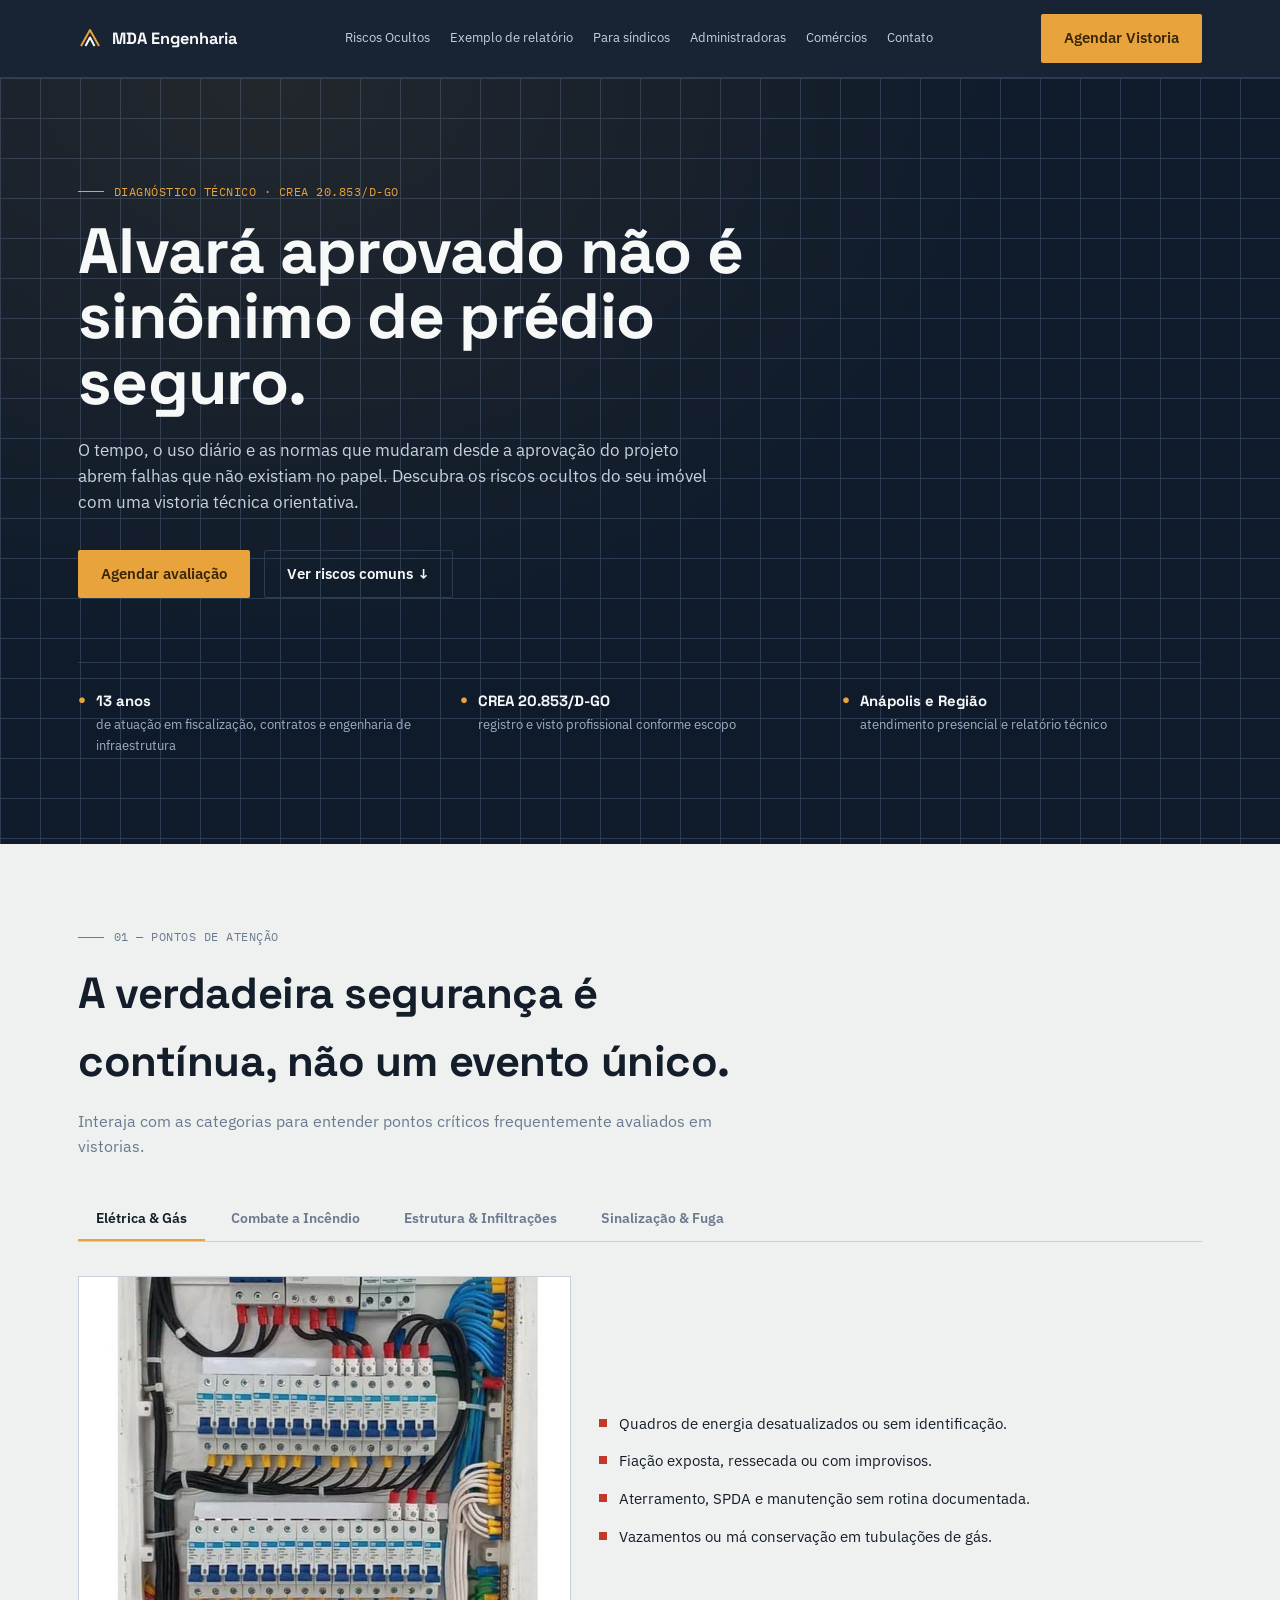
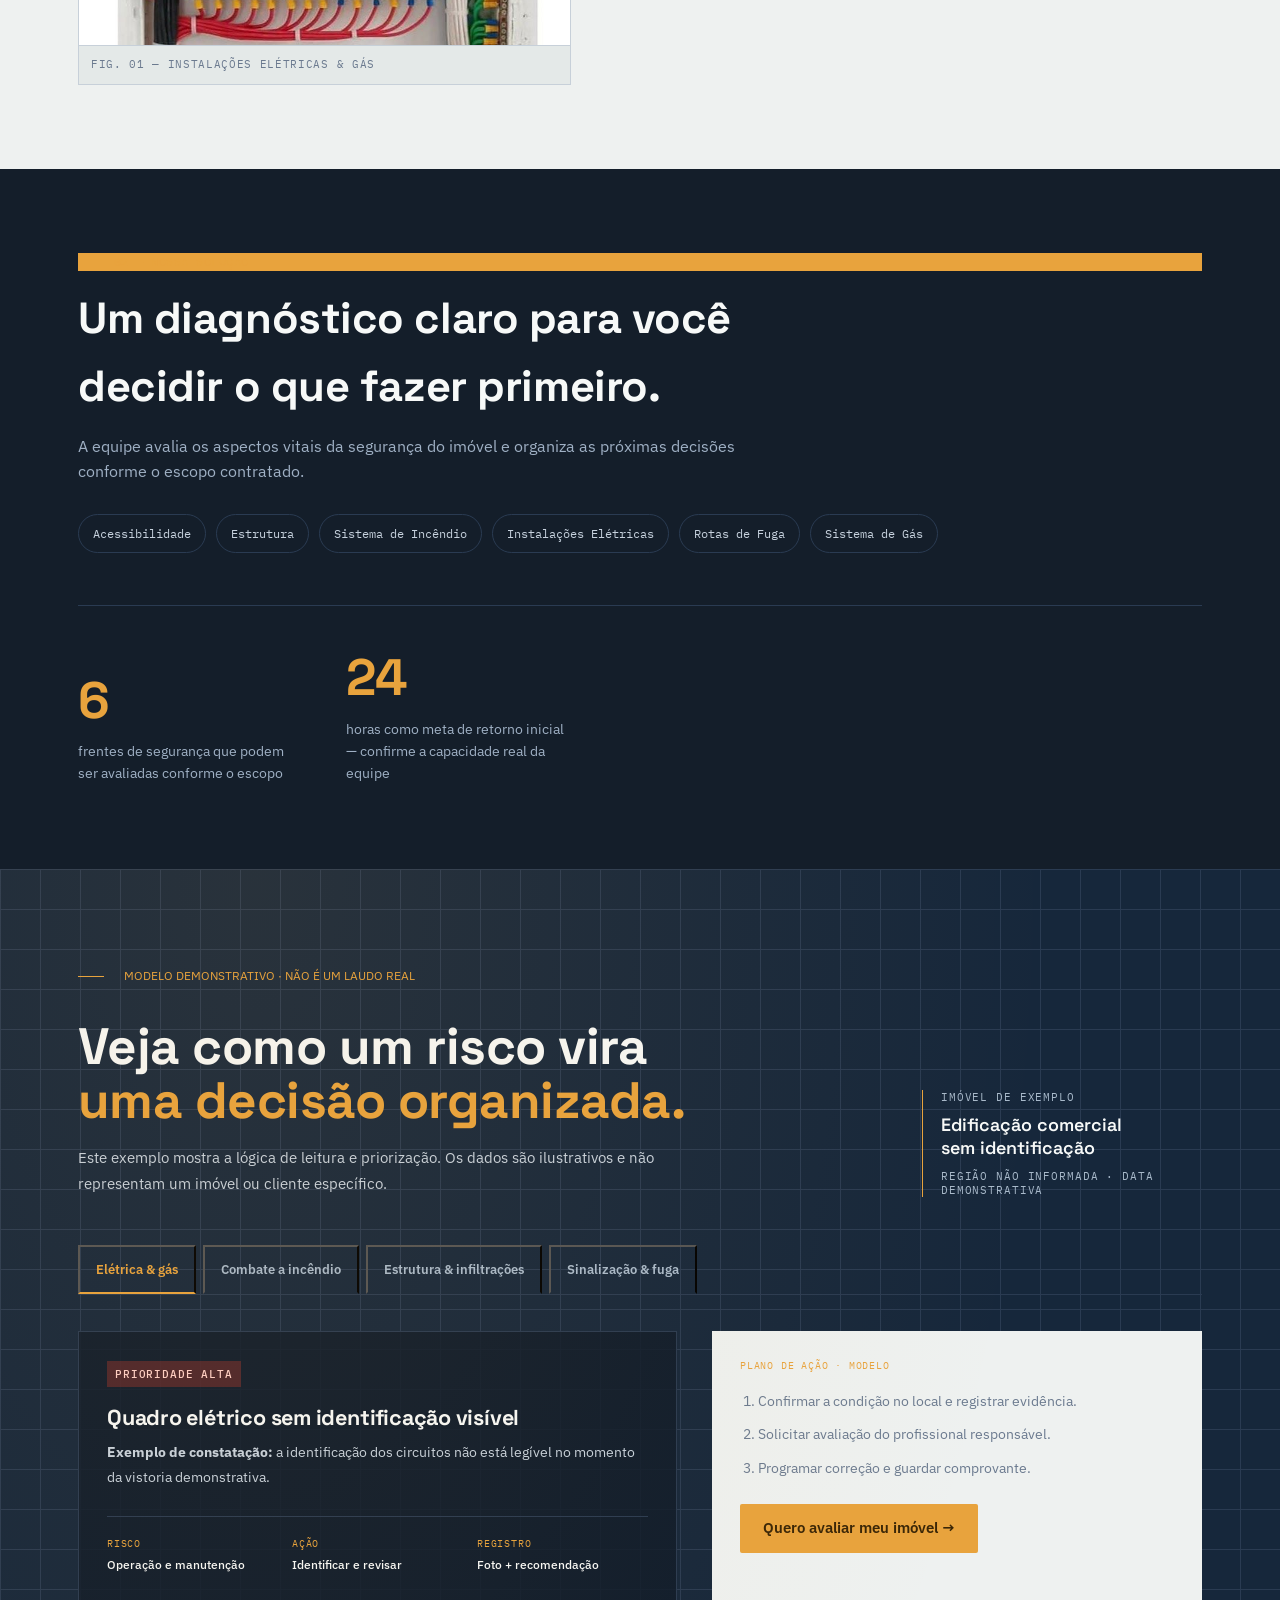
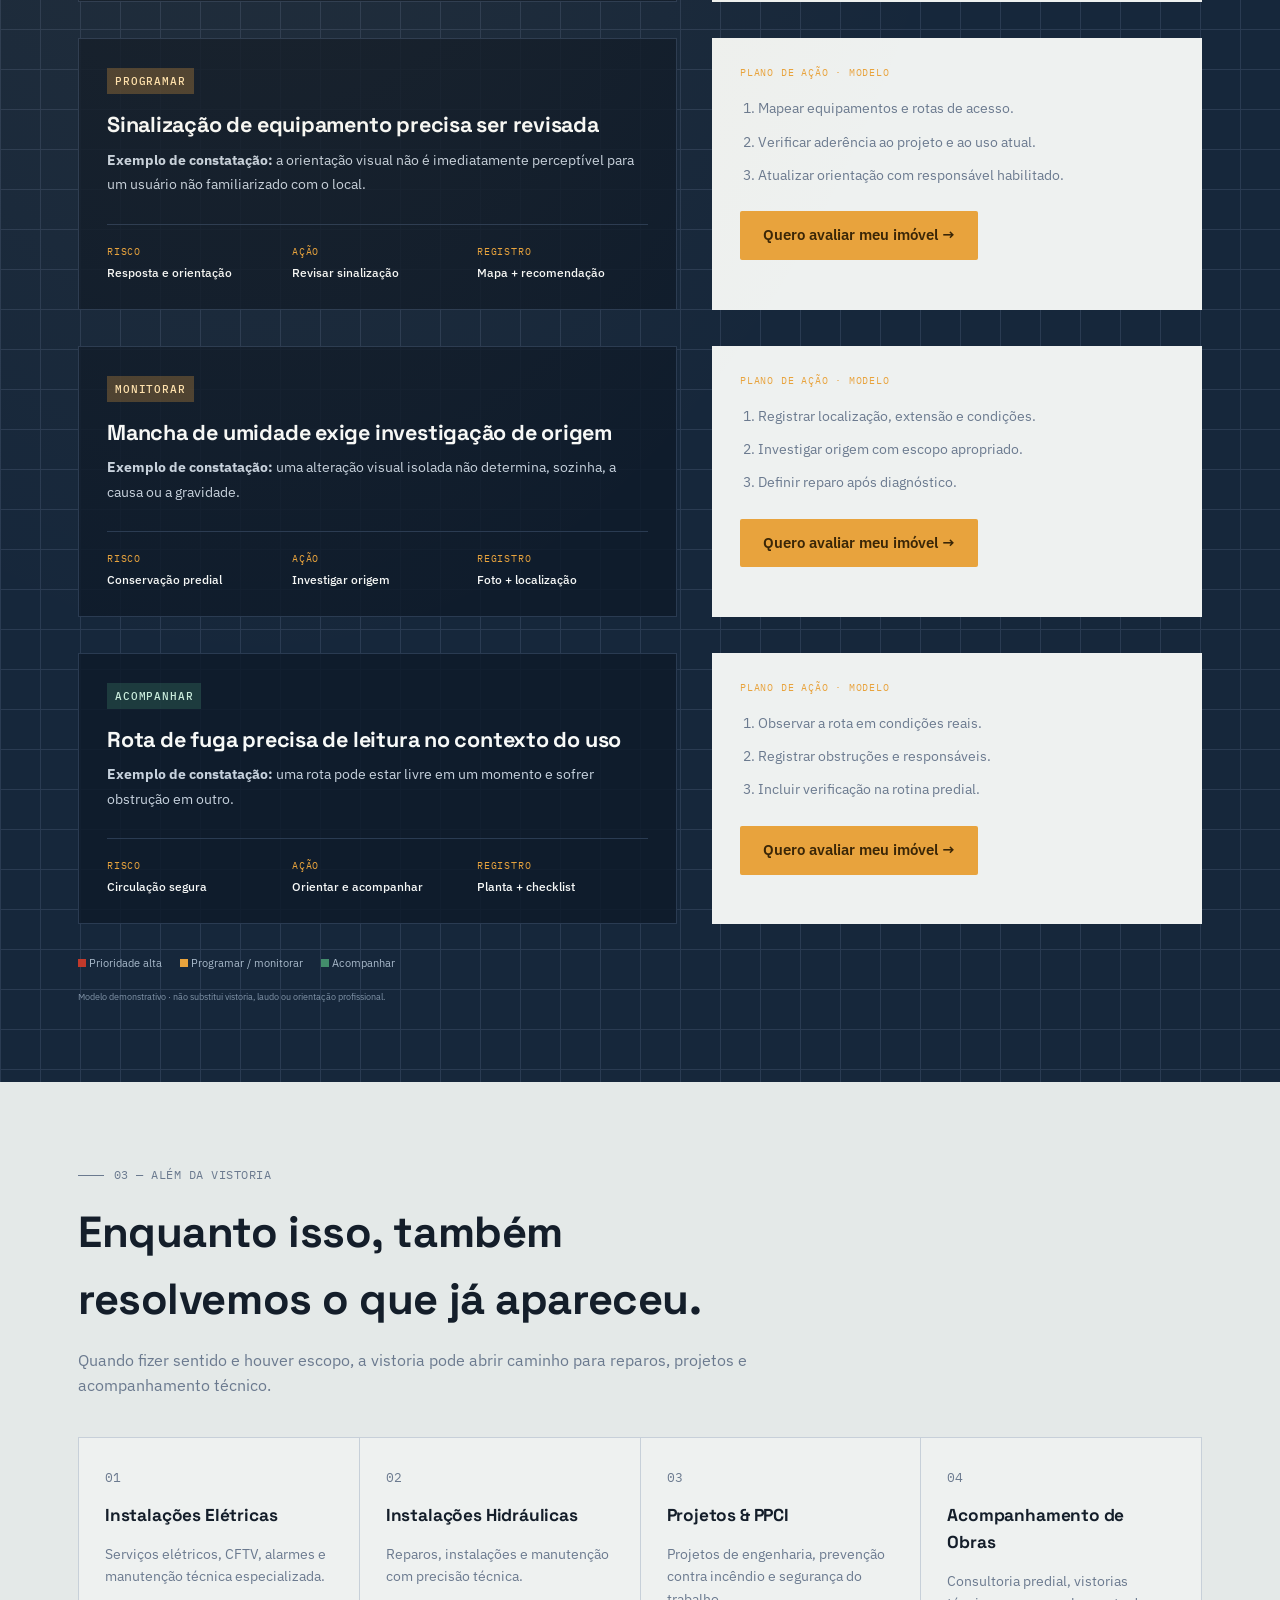
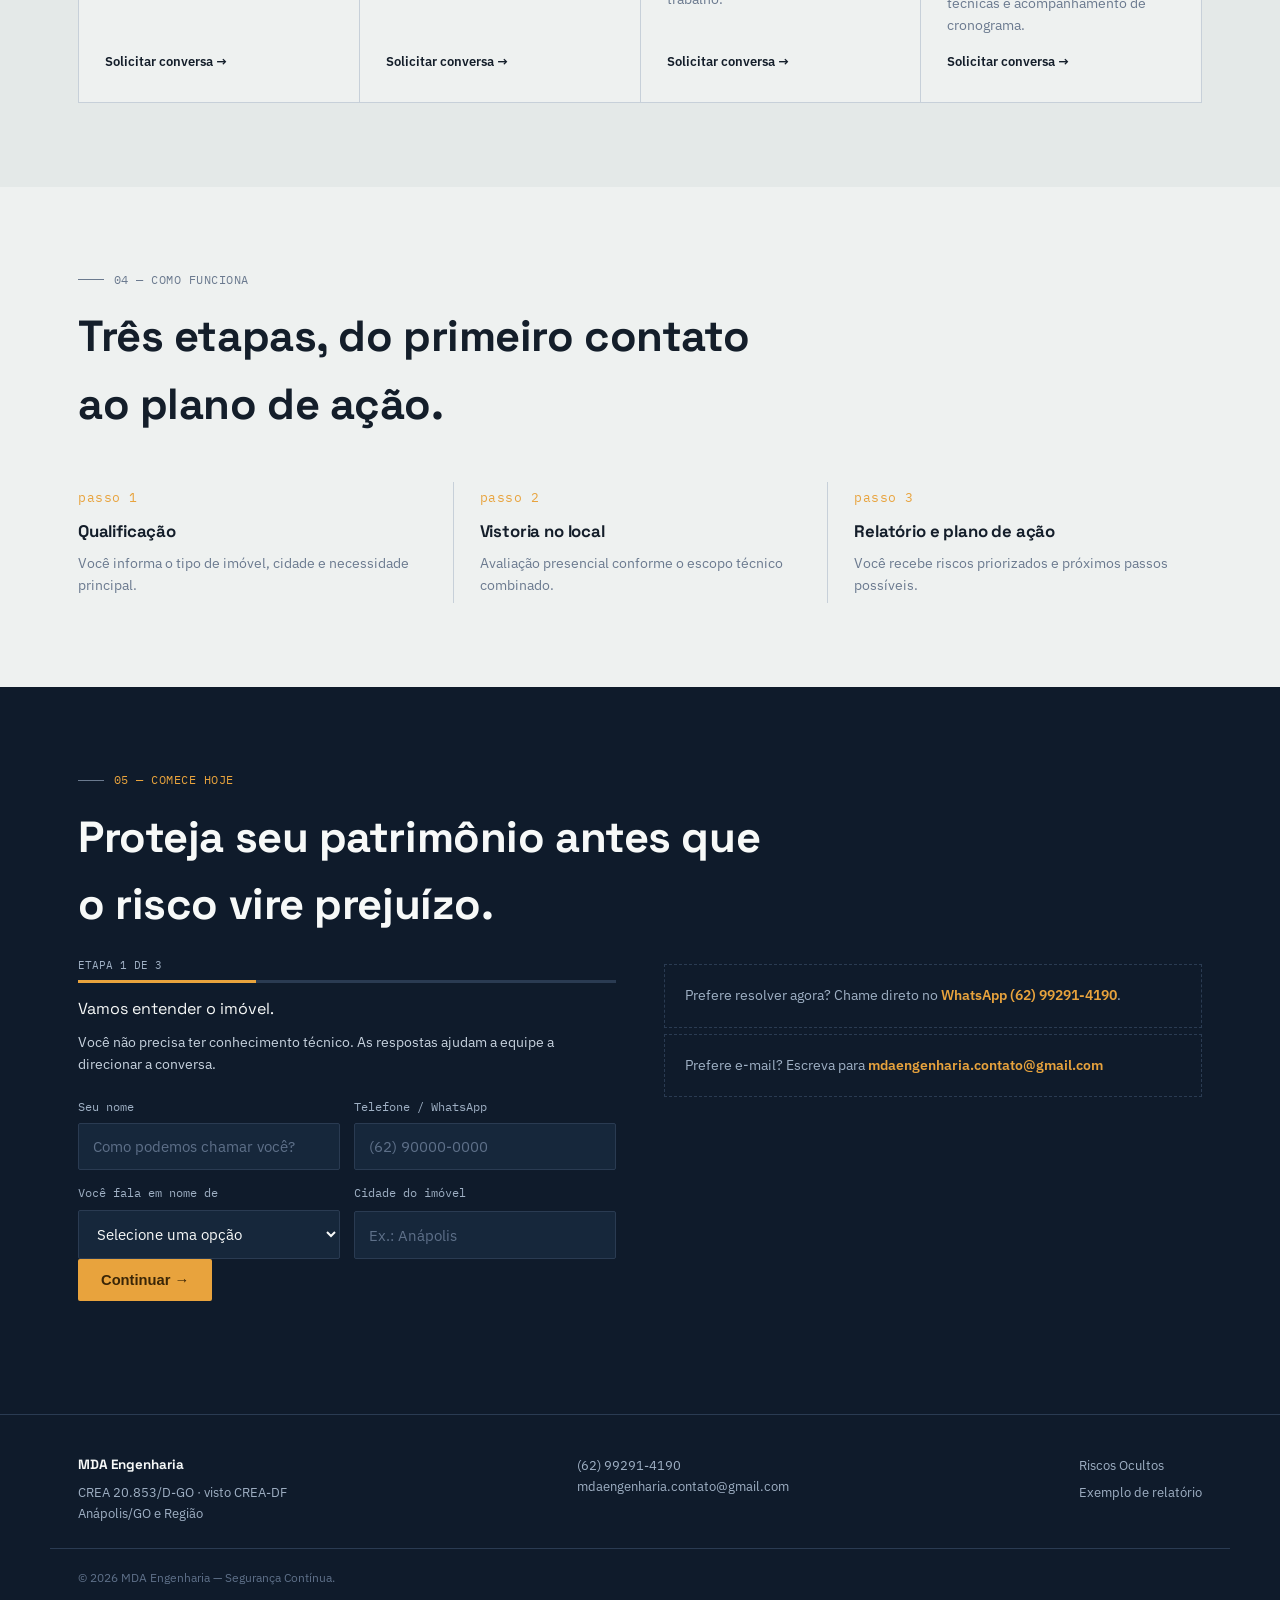
==== commit 9711d3f0: "Add files via upload" ====
--- a/index.html
+++ b/index.html
@@ -6,4 +6,4 @@
 <link rel="preconnect" href="https://fonts.googleapis.com">
 <link rel="preconnect" href="https://fonts.gstatic.com" crossorigin>
 <link href="https://fonts.googleapis.com/css2?family=Space+Grotesk:wght@500;600;700&family=IBM+Plex+Sans:wght@400;500;600&family=IBM+Plex+Mono:wght@400;500&display=swap" rel="stylesheet">
-<link rel="stylesheet" href="styles.css"><title>MDA Engenharia | Diagnóstico de Segurança Predial e Manutenção</title><meta name="description" content="Vistoria técnica de segurança predial em Anápolis, Brasília, Goiânia e região. Elétrica, hidráulica, PPCI e acompanhamento de obras."></head><body><header><div class="nav wrap"><a class="brand" href="index.html" aria-label="MDA Engenharia — página inicial"><svg class="mark" viewBox="0 0 24 24" fill="none" aria-hidden="true"><path d="M3 20L12 4L21 20" stroke="#E8A33D" stroke-width="2" stroke-linejoin="round"/><path d="M7.5 20L12 11.5L16.5 20" stroke="#F7F9F8" stroke-width="2" stroke-linejoin="round"/></svg>MDA Engenharia</a><button class="menu-toggle" type="button" aria-expanded="false" aria-controls="main-nav">Menu</button><nav id="main-nav" class="navlinks" aria-label="Navegação principal"><a href="index.html#riscos">Riscos Ocultos</a><a href="index.html#relatorio">Exemplo de relatório</a><a href="sindicos.html">Para síndicos</a><a href="administradoras.html">Administradoras</a><a href="comercios.html">Comércios</a><a href="index.html#contato">Contato</a></nav><a href="index.html#contato" class="btn btn-accent navcta">Agendar Vistoria</a></div></header><main><section class="hero blueprint"><div class="wrap"><div class="eyebrow mono">DIAGNÓSTICO TÉCNICO · CREA 20.853/D-GO · CREA 25.576/D-GO · CREA 1019077042/D-GO</div><h1 class="hero-title">Alvará aprovado não é sinônimo de prédio seguro.</h1><p class="hero-sub">O tempo, o uso diário e as normas que mudaram desde a aprovação do projeto abrem falhas que não existiam no papel. Descubra os riscos ocultos do seu imóvel com uma vistoria técnica orientativa.</p><div class="hero-ctas"><a href="#contato" class="btn btn-accent">Agendar avaliação</a><a href="#riscos" class="btn btn-ghost">Ver riscos comuns ↓</a></div><div class="trust-strip"><div class="trust-item"><span class="trust-dot">●</span><span><b>13 anos</b>de atuação em fiscalização, contratos e engenharia de infraestrutura</span></div><div class="trust-item"><span class="trust-dot">●</span><span><b>CREA 20.853/D-GO</b>registro e visto profissional conforme escopo</span></div><div class="trust-item"><span class="trust-dot">●</span><span><b>Anápolis, Brasília, Goiânia e Região</b>atendimento presencial e relatório técnico</span></div></div></div></section><section class="riscos" id="riscos"><div class="wrap"><div class="sec-label mono">01 — Pontos de Atenção</div><h2 class="sec-title">A verdadeira segurança é contínua, não um evento único.</h2><p class="sec-desc">Interaja com as categorias para entender pontos críticos frequentemente avaliados em vistorias.</p><div class="tabbar" role="tablist"><button class="tabbtn active" data-tab="eletrica">Elétrica &amp; Gás</button><button class="tabbtn" data-tab="incendio">Combate a Incêndio</button><button class="tabbtn" data-tab="estrutura">Estrutura &amp; Infiltrações</button><button class="tabbtn" data-tab="sinalizacao">Sinalização &amp; Fuga</button></div><div class="tabpanel active" data-panel="eletrica"><figure class="risco-media"><img class="risco-img" src="imagens/eletrica.jpg" alt="Ilustração de quadro de instalações elétricas"><figcaption class="mono">FIG. 01 — INSTALAÇÕES ELÉTRICAS &amp; GÁS</figcaption></figure><ul class="risco-list"><li>Quadros de energia desatualizados ou sem identificação.</li><li>Fiação exposta, ressecada ou com improvisos.</li><li>Aterramento, SPDA e manutenção sem rotina documentada.</li><li>Vazamentos ou má conservação em tubulações de gás.</li></ul></div><div class="tabpanel" data-panel="incendio"><figure class="risco-media"><img class="risco-img" src="imagens/incendio.jpg" alt="Ilustração de equipamento de combate a incêndio"><figcaption class="mono">FIG. 02 — COMBATE A INCÊNDIO</figcaption></figure><ul class="risco-list"><li>Extintores vencidos, obstruídos ou fora do local.</li><li>Hidrantes e mangueiras sem teste periódico.</li><li>Alarmes e detectores sem testes registrados.</li><li>Portas corta-fogo travadas ou sem vedação.</li></ul></div><div class="tabpanel" data-panel="estrutura"><figure class="risco-media"><img class="risco-img" src="imagens/estrutura.jpg" alt="Ilustração de fissura e infiltração"><figcaption class="mono">FIG. 03 — ESTRUTURA &amp; INFILTRAÇÕES</figcaption></figure><ul class="risco-list"><li>Fissuras, trincas ou deformações que precisam de contexto.</li><li>Infiltrações recorrentes e sinais de umidade.</li><li>Intervenções sem registro ou diagnóstico documentado.</li><li>Manutenção reativa em vez de calendário preventivo.</li></ul></div><div class="tabpanel" data-panel="sinalizacao"><figure class="risco-media"><img class="risco-img" src="imagens/sinalizacao.jpg" alt="Ilustração de sinalização e rota de fuga"><figcaption class="mono">FIG. 04 — SINALIZAÇÃO &amp; FUGA</figcaption></figure><ul class="risco-list"><li>Rotas obstruídas ou pouco intuitivas.</li><li>Sinalização sem visibilidade adequada no uso real.</li><li>Iluminação de emergência sem verificação periódica.</li><li>Ausência de rotina de orientação para ocupantes.</li></ul></div></div></section><section class="solucao" id="solucao"><div class="wrap"><div class="sec-label mono">02 — Nossa Solução</div><h2 class="sec-title">Um diagnóstico claro para você decidir o que fazer primeiro.</h2><p class="sec-desc" style="color:#9fb0c4">A equipe avalia os aspectos vitais da segurança do imóvel e organiza as próximas decisões conforme o escopo contratado.</p><div class="chips"><span class="chip">Acessibilidade</span><span class="chip">Estrutura</span><span class="chip">Sistema de Incêndio</span><span class="chip">Instalações Elétricas</span><span class="chip">Rotas de Fuga</span><span class="chip">Sistema de Gás</span></div><div class="counter-row"><div><div class="counter" data-target="6">0</div><div class="counter-label">frentes de segurança que podem ser avaliadas conforme o escopo</div></div><div><div class="counter" data-target="24">0</div><div class="counter-label">horas</div></div></div></div></section><section id="relatorio" class="report-demo blueprint"><div class="wrap"><div class="report-demo-head"><div><div class="eyebrow"><span></span> MODELO DEMONSTRATIVO · NÃO É UM LAUDO REAL</div><h2>Veja como um risco vira<br><em>uma decisão organizada.</em></h2><p class="report-demo-lead">Este exemplo mostra a lógica de leitura e priorização. Os dados são ilustrativos e não representam um imóvel ou cliente específico.</p></div><div class="report-demo-meta"><span>IMÓVEL DE EXEMPLO</span><strong>Edificação comercial<br>sem identificação</strong><small>Região não informada · data demonstrativa</small></div></div><div class="report-demo-tabs" role="tablist" aria-label="Categorias do relatório"><button type="button" role="tab" aria-selected="true" data-report-tab="eletrica">Elétrica & gás</button><button type="button" role="tab" aria-selected="false" data-report-tab="incendio">Combate a incêndio</button><button type="button" role="tab" aria-selected="false" data-report-tab="estrutura">Estrutura & infiltrações</button><button type="button" role="tab" aria-selected="false" data-report-tab="fuga">Sinalização & fuga</button></div><div class="report-demo-panel" role="tabpanel" data-report-panel="eletrica"><div class="report-summary"><span class="severity severity-high">PRIORIDADE ALTA</span><h3>Quadro elétrico sem identificação visível</h3><p><strong>Exemplo de constatação:</strong> a identificação dos circuitos não está legível no momento da vistoria demonstrativa.</p><div class="report-summary-grid"><div><span>Risco</span><strong>Operação e manutenção</strong></div><div><span>Ação</span><strong>Identificar e revisar</strong></div><div><span>Registro</span><strong>Foto + recomendação</strong></div></div></div><div class="report-action-box"><span>PLANO DE AÇÃO · MODELO</span><ol><li>Confirmar a condição no local e registrar evidência.</li><li>Solicitar avaliação do profissional responsável.</li><li>Programar correção e guardar comprovante.</li></ol><a href="#contato" class="btn btn-accent">Quero avaliar meu imóvel →</a></div></div><div class="report-demo-panel" role="tabpanel" hidden data-report-panel="incendio"><div class="report-summary"><span class="severity severity-medium">PROGRAMAR</span><h3>Sinalização de equipamento precisa ser revisada</h3><p><strong>Exemplo de constatação:</strong> a orientação visual não é imediatamente perceptível para um usuário não familiarizado com o local.</p><div class="report-summary-grid"><div><span>Risco</span><strong>Resposta e orientação</strong></div><div><span>Ação</span><strong>Revisar sinalização</strong></div><div><span>Registro</span><strong>Mapa + recomendação</strong></div></div></div><div class="report-action-box"><span>PLANO DE AÇÃO · MODELO</span><ol><li>Mapear equipamentos e rotas de acesso.</li><li>Verificar aderência ao projeto e ao uso atual.</li><li>Atualizar orientação com responsável habilitado.</li></ol><a href="#contato" class="btn btn-accent">Quero avaliar meu imóvel →</a></div></div><div class="report-demo-panel" role="tabpanel" hidden data-report-panel="estrutura"><div class="report-summary"><span class="severity severity-medium">MONITORAR</span><h3>Mancha de umidade exige investigação de origem</h3><p><strong>Exemplo de constatação:</strong> uma alteração visual isolada não determina, sozinha, a causa ou a gravidade.</p><div class="report-summary-grid"><div><span>Risco</span><strong>Conservação predial</strong></div><div><span>Ação</span><strong>Investigar origem</strong></div><div><span>Registro</span><strong>Foto + localização</strong></div></div></div><div class="report-action-box"><span>PLANO DE AÇÃO · MODELO</span><ol><li>Registrar localização, extensão e condições.</li><li>Investigar origem com escopo apropriado.</li><li>Definir reparo após diagnóstico.</li></ol><a href="#contato" class="btn btn-accent">Quero avaliar meu imóvel →</a></div></div><div class="report-demo-panel" role="tabpanel" hidden data-report-panel="fuga"><div class="report-summary"><span class="severity severity-low">ACOMPANHAR</span><h3>Rota de fuga precisa de leitura no contexto do uso</h3><p><strong>Exemplo de constatação:</strong> uma rota pode estar livre em um momento e sofrer obstrução em outro.</p><div class="report-summary-grid"><div><span>Risco</span><strong>Circulação segura</strong></div><div><span>Ação</span><strong>Orientar e acompanhar</strong></div><div><span>Registro</span><strong>Planta + checklist</strong></div></div></div><div class="report-action-box"><span>PLANO DE AÇÃO · MODELO</span><ol><li>Observar a rota em condições reais.</li><li>Registrar obstruções e responsáveis.</li><li>Incluir verificação na rotina predial.</li></ol><a href="#contato" class="btn btn-accent">Quero avaliar meu imóvel →</a></div></div><div class="report-demo-foot"><span><i class="severity-dot high"></i> Prioridade alta</span><span><i class="severity-dot medium"></i> Programar / monitorar</span><span><i class="severity-dot low"></i> Acompanhar</span><small>Modelo demonstrativo · não substitui vistoria, laudo ou orientação profissional.</small></div></div></section><section class="servicos" id="servicos"><div class="wrap"><div class="sec-label mono">03 — Além da Vistoria</div><h2 class="sec-title">Enquanto isso, também resolvemos o que já apareceu.</h2><p class="sec-desc">Quando fizer sentido e houver escopo, a vistoria pode abrir caminho para reparos, projetos e acompanhamento técnico.</p><div class="grid4"><div class="svcard"><div class="num">01</div><h3>Instalações Elétricas</h3><p>Serviços elétricos, CFTV, alarmes e manutenção técnica especializada.</p><a href="#contato">Solicitar conversa →</a></div><div class="svcard"><div class="num">02</div><h3>Instalações Hidráulicas</h3><p>Reparos, instalações e manutenção com precisão técnica.</p><a href="#contato">Solicitar conversa →</a></div><div class="svcard"><div class="num">03</div><h3>Projetos &amp; PPCI</h3><p>Projetos de engenharia, prevenção contra incêndio e segurança do trabalho.</p><a href="#contato">Solicitar conversa →</a></div><div class="svcard"><div class="num">04</div><h3>Acompanhamento de Obras</h3><p>Consultoria predial, vistorias técnicas e acompanhamento de cronograma.</p><a href="#contato">Solicitar conversa →</a></div></div></div></section><section class="processo"><div class="wrap"><div class="sec-label mono">04 — Como Funciona</div><h2 class="sec-title">Três etapas, do primeiro contato ao plano de ação.</h2><div class="steps"><div class="step"><div class="n mono">passo 1</div><h3>Qualificação</h3><p>Você informa o tipo de imóvel, cidade e necessidade principal.</p></div><div class="step"><div class="n mono">passo 2</div><h3>Vistoria no local</h3><p>Avaliação presencial conforme o escopo técnico combinado.</p></div><div class="step"><div class="n mono">passo 3</div><h3>Relatório e plano de ação</h3><p>Você recebe riscos priorizados e próximos passos possíveis.</p></div></div></div></section><section class="cta-final" id="contato"><div class="wrap"><div class="sec-label mono" style="color:var(--accent)">05 — Comece Hoje</div><h2 class="sec-title">Proteja seu patrimônio antes que o risco vire prejuízo.</h2><div class="cta-grid"><form id="lead-qualification-form" class="lead-form" data-endpoint="" novalidate><input type="hidden" name="source_page"><input type="hidden" name="utm_source"><input type="hidden" name="utm_medium"><input type="hidden" name="utm_campaign"><div class="form-progress"><span id="form-progress-label">Etapa 1 de 3</span><i><b id="form-progress-bar"></b></i></div><fieldset data-form-step="1"><legend style="color:var(--white);font-family:'Space Grotesk'">Vamos entender o imóvel.</legend><p class="form-intro">Você não precisa ter conhecimento técnico. As respostas ajudam a equipe a direcionar a conversa.</p><div class="form-grid"><label>Seu nome<input name="name" type="text" autocomplete="name" placeholder="Como podemos chamar você?" required></label><label>Telefone / WhatsApp<input name="phone" type="tel" autocomplete="tel" placeholder="(62) 90000-0000" required></label><label>Você fala em nome de<select name="profile" required><option value="">Selecione uma opção</option><option value="sindico">Condomínio / síndico</option><option value="administradora">Administradora</option><option value="comercio">Comércio ou empresa</option><option value="outro">Outro tipo de imóvel</option></select></label><label>Cidade do imóvel<input name="city" type="text" autocomplete="address-level2" placeholder="Ex.: Anápolis" required></label></div><button type="button" class="btn btn-accent form-next">Continuar →</button></fieldset><fieldset data-form-step="2" hidden><legend style="color:var(--white);font-family:'Space Grotesk'">Qual é a necessidade principal?</legend><p class="form-intro">Selecione o que melhor descreve a situação.</p><div class="choice-grid"><label class="choice"><input type="radio" name="need" value="vistoria-inicial" required><span><b>Vistoria inicial</b><small>Identificar riscos e prioridades.</small></span></label><label class="choice"><input type="radio" name="need" value="laudo-relatorio"><span><b>Laudo ou relatório</b><small>Documentar uma condição.</small></span></label><label class="choice"><input type="radio" name="need" value="incendio-ppci"><span><b>Incêndio / PPCI</b><small>Revisar prevenção e combate.</small></span></label><label class="choice"><input type="radio" name="need" value="eletrica-gas"><span><b>Elétrica ou gás</b><small>Revisar instalações e sinais.</small></span></label><label class="choice"><input type="radio" name="need" value="estrutura-infiltracao"><span><b>Estrutura / infiltração</b><small>Investigar sinais no imóvel.</small></span></label><label class="choice"><input type="radio" name="need" value="manutencao"><span><b>Manutenção</b><small>Organizar correções e continuidade.</small></span></label></div><label style="margin-top:18px">Conte um pouco mais, se quiser<textarea name="context" rows="4" placeholder="Descreva o que aconteceu e se existe alguma urgência percebida."></textarea></label><div class="form-nav"><button type="button" class="btn btn-outline-dark form-back">← Voltar</button><button type="button" class="btn btn-accent form-next">Continuar →</button></div></fieldset><fieldset data-form-step="3" hidden><legend style="color:var(--white);font-family:'Space Grotesk'">Qual é o melhor próximo passo?</legend><p class="form-intro">Vamos registrar sua preferência para a equipe responder objetivamente.</p><div class="form-grid"><label>Prazo desejado<select name="timing" required><option value="">Selecione</option><option value="entender-agora">Quero entender agora</option><option value="proximas-semanas">Próximas semanas</option><option value="proximo-mes">Próximo mês</option><option value="sem-prazo">Ainda pesquisando</option></select></label><label>Melhor canal<select name="preferred_channel" required><option value="">Selecione</option><option value="whatsapp">WhatsApp</option><option value="telefone">Ligação</option><option value="email">E-mail</option></select></label><label>E-mail (opcional)<input name="email" type="email" autocomplete="email" placeholder="voce@email.com"></label></div><label style="display:flex;grid-template-columns:auto 1fr;align-items:flex-start;gap:9px;margin-top:18px;color:#9fb0c4"><input name="consent" type="checkbox" required style="width:auto;margin-top:4px"><span>Autorizo o contato para tratar esta solicitação.</span></label><div class="form-nav"><button type="button" class="btn btn-outline-dark form-back">← Voltar</button><button type="submit" class="btn btn-accent">Enviar e falar com a equipe →</button></div></fieldset><p id="lead-form-status" class="form-status" role="status" aria-live="polite"></p></form><div><div class="whatsapp-inline">Prefere resolver agora? Chame direto no <a href="https://wa.me/5561993862269?text=Ol%C3%A1%2C%20quero%20agendar%20uma%20avalia%C3%A7%C3%A3o%20t%C3%A9cnica.">WhatsApp (61) 99386-2269</a>.</div><div class="whatsapp-inline">Prefere e-mail? Escreva para <a href="mailto:mdaengenharia.contato@gmail.com">mdaengenharia.contato@gmail.com</a></div></div></div></div></section></main><footer><div class="wrap footgrid"><div><div class="footbrand">MDA Engenharia</div><div style="margin-top:6px">CREA 20.853/D-GO · CREA 25.576/D-GO · CREA 1019077042/D-GO</div><div>Anápolis/GO 〡Brasília/DF 〡Goiânia/GO e Região</div></div><div><div>(61) 99386-2269</div><div>mdaengenharia.contato@gmail.com</div></div><div><a href="index.html#riscos">Riscos Ocultos</a><br><a href="index.html#relatorio" style="display:inline-block;margin-top:6px">Exemplo de relatório</a></div></div><div class="wrap" style="margin-top:24px;padding-top:20px;border-top:1px solid var(--line-dark);font-size:.76rem;color:#5E7089">© 2026 MDA Engenharia — Segurança Contínua.</div></footer><script src="script.js" defer></script></body></html>
+<link rel="stylesheet" href="styles.css"><title>MDA Engenharia | Diagnóstico de Segurança Predial e Manutenção</title><meta name="description" content="Vistoria técnica de segurança predial em Anápolis e região. Elétrica, hidráulica, PPCI e acompanhamento de obras."></head><body><header><div class="nav wrap"><a class="brand" href="index.html" aria-label="MDA Engenharia — página inicial"><svg class="mark" viewBox="0 0 24 24" fill="none" aria-hidden="true"><path d="M3 20L12 4L21 20" stroke="#E8A33D" stroke-width="2" stroke-linejoin="round"/><path d="M7.5 20L12 11.5L16.5 20" stroke="#F7F9F8" stroke-width="2" stroke-linejoin="round"/></svg>MDA Engenharia</a><button class="menu-toggle" type="button" aria-expanded="false" aria-controls="main-nav">Menu</button><nav id="main-nav" class="navlinks" aria-label="Navegação principal"><a href="index.html#riscos">Riscos Ocultos</a><a href="index.html#relatorio">Exemplo de relatório</a><a href="sindicos.html">Para síndicos</a><a href="administradoras.html">Administradoras</a><a href="comercios.html">Comércios</a><a href="index.html#contato">Contato</a></nav><a href="index.html#contato" class="btn btn-accent navcta">Agendar Vistoria</a></div></header><main><section class="hero blueprint"><div class="wrap"><div class="eyebrow mono">DIAGNÓSTICO TÉCNICO · CREA 20.853/D-GO</div><h1 class="hero-title">Alvará aprovado não é sinônimo de prédio seguro.</h1><p class="hero-sub">O tempo, o uso diário e as normas que mudaram desde a aprovação do projeto abrem falhas que não existiam no papel. Descubra os riscos ocultos do seu imóvel com uma vistoria técnica orientativa.</p><div class="hero-ctas"><a href="#contato" class="btn btn-accent">Agendar avaliação</a><a href="#riscos" class="btn btn-ghost">Ver riscos comuns ↓</a></div><div class="trust-strip"><div class="trust-item"><span class="trust-dot">●</span><span><b>13 anos</b>de atuação em fiscalização, contratos e engenharia de infraestrutura</span></div><div class="trust-item"><span class="trust-dot">●</span><span><b>CREA 20.853/D-GO</b>registro e visto profissional conforme escopo</span></div><div class="trust-item"><span class="trust-dot">●</span><span><b>Anápolis e Região</b>atendimento presencial e relatório técnico</span></div></div></div></section><section class="riscos" id="riscos"><div class="wrap"><div class="sec-label mono">01 — Pontos de Atenção</div><h2 class="sec-title">A verdadeira segurança é contínua, não um evento único.</h2><p class="sec-desc">Interaja com as categorias para entender pontos críticos frequentemente avaliados em vistorias.</p><div class="tabbar" role="tablist"><button class="tabbtn active" data-tab="eletrica">Elétrica &amp; Gás</button><button class="tabbtn" data-tab="incendio">Combate a Incêndio</button><button class="tabbtn" data-tab="estrutura">Estrutura &amp; Infiltrações</button><button class="tabbtn" data-tab="sinalizacao">Sinalização &amp; Fuga</button></div><div class="tabpanel active" data-panel="eletrica"><figure class="risco-media"><img class="risco-img" src="imagens/eletrica.jpg" alt="Ilustração de quadro de instalações elétricas"><figcaption class="mono">FIG. 01 — INSTALAÇÕES ELÉTRICAS &amp; GÁS</figcaption></figure><ul class="risco-list"><li>Quadros de energia desatualizados ou sem identificação.</li><li>Fiação exposta, ressecada ou com improvisos.</li><li>Aterramento, SPDA e manutenção sem rotina documentada.</li><li>Vazamentos ou má conservação em tubulações de gás.</li></ul></div><div class="tabpanel" data-panel="incendio"><figure class="risco-media"><img class="risco-img" src="imagens/incendio.jpg" alt="Ilustração de equipamento de combate a incêndio"><figcaption class="mono">FIG. 02 — COMBATE A INCÊNDIO</figcaption></figure><ul class="risco-list"><li>Extintores vencidos, obstruídos ou fora do local.</li><li>Hidrantes e mangueiras sem teste periódico.</li><li>Alarmes e detectores sem testes registrados.</li><li>Portas corta-fogo travadas ou sem vedação.</li></ul></div><div class="tabpanel" data-panel="estrutura"><figure class="risco-media"><img class="risco-img" src="imagens/estrutura.jpg" alt="Ilustração de fissura e infiltração"><figcaption class="mono">FIG. 03 — ESTRUTURA &amp; INFILTRAÇÕES</figcaption></figure><ul class="risco-list"><li>Fissuras, trincas ou deformações que precisam de contexto.</li><li>Infiltrações recorrentes e sinais de umidade.</li><li>Intervenções sem registro ou diagnóstico documentado.</li><li>Manutenção reativa em vez de calendário preventivo.</li></ul></div><div class="tabpanel" data-panel="sinalizacao"><figure class="risco-media"><img class="risco-img" src="imagens/sinalizacao.jpg" alt="Ilustração de sinalização e rota de fuga"><figcaption class="mono">FIG. 04 — SINALIZAÇÃO &amp; FUGA</figcaption></figure><ul class="risco-list"><li>Rotas obstruídas ou pouco intuitivas.</li><li>Sinalização sem visibilidade adequada no uso real.</li><li>Iluminação de emergência sem verificação periódica.</li><li>Ausência de rotina de orientação para ocupantes.</li></ul></div></div></section><section class="solucao" id="solucao"><div class="wrap"><div class="sec-label mono">02 — Nossa Solução</div><h2 class="sec-title">Um diagnóstico claro para você decidir o que fazer primeiro.</h2><p class="sec-desc" style="color:#9fb0c4">A equipe avalia os aspectos vitais da segurança do imóvel e organiza as próximas decisões conforme o escopo contratado.</p><div class="chips"><span class="chip">Acessibilidade</span><span class="chip">Estrutura</span><span class="chip">Sistema de Incêndio</span><span class="chip">Instalações Elétricas</span><span class="chip">Rotas de Fuga</span><span class="chip">Sistema de Gás</span></div><div class="counter-row"><div><div class="counter" data-target="6">6</div><div class="counter-label">frentes de segurança que podem ser avaliadas conforme o escopo</div></div><div><div class="counter" data-target="24">24</div><div class="counter-label">horas como meta de retorno inicial — confirme a capacidade real da equipe</div></div></div></div></section><section id="relatorio" class="report-demo blueprint"><div class="wrap"><div class="report-demo-head"><div><div class="eyebrow"><span></span> MODELO DEMONSTRATIVO · NÃO É UM LAUDO REAL</div><h2>Veja como um risco vira<br><em>uma decisão organizada.</em></h2><p class="report-demo-lead">Este exemplo mostra a lógica de leitura e priorização. Os dados são ilustrativos e não representam um imóvel ou cliente específico.</p></div><div class="report-demo-meta"><span>IMÓVEL DE EXEMPLO</span><strong>Edificação comercial<br>sem identificação</strong><small>Região não informada · data demonstrativa</small></div></div><div class="report-demo-tabs" role="tablist" aria-label="Categorias do relatório"><button type="button" role="tab" aria-selected="true" data-report-tab="eletrica">Elétrica & gás</button><button type="button" role="tab" aria-selected="false" data-report-tab="incendio">Combate a incêndio</button><button type="button" role="tab" aria-selected="false" data-report-tab="estrutura">Estrutura & infiltrações</button><button type="button" role="tab" aria-selected="false" data-report-tab="fuga">Sinalização & fuga</button></div><div class="report-demo-panel" role="tabpanel" data-report-panel="eletrica"><div class="report-summary"><span class="severity severity-high">PRIORIDADE ALTA</span><h3>Quadro elétrico sem identificação visível</h3><p><strong>Exemplo de constatação:</strong> a identificação dos circuitos não está legível no momento da vistoria demonstrativa.</p><div class="report-summary-grid"><div><span>Risco</span><strong>Operação e manutenção</strong></div><div><span>Ação</span><strong>Identificar e revisar</strong></div><div><span>Registro</span><strong>Foto + recomendação</strong></div></div></div><div class="report-action-box"><span>PLANO DE AÇÃO · MODELO</span><ol><li>Confirmar a condição no local e registrar evidência.</li><li>Solicitar avaliação do profissional responsável.</li><li>Programar correção e guardar comprovante.</li></ol><a href="#contato" class="btn btn-accent">Quero avaliar meu imóvel →</a></div></div><div class="report-demo-panel" role="tabpanel" hidden data-report-panel="incendio"><div class="report-summary"><span class="severity severity-medium">PROGRAMAR</span><h3>Sinalização de equipamento precisa ser revisada</h3><p><strong>Exemplo de constatação:</strong> a orientação visual não é imediatamente perceptível para um usuário não familiarizado com o local.</p><div class="report-summary-grid"><div><span>Risco</span><strong>Resposta e orientação</strong></div><div><span>Ação</span><strong>Revisar sinalização</strong></div><div><span>Registro</span><strong>Mapa + recomendação</strong></div></div></div><div class="report-action-box"><span>PLANO DE AÇÃO · MODELO</span><ol><li>Mapear equipamentos e rotas de acesso.</li><li>Verificar aderência ao projeto e ao uso atual.</li><li>Atualizar orientação com responsável habilitado.</li></ol><a href="#contato" class="btn btn-accent">Quero avaliar meu imóvel →</a></div></div><div class="report-demo-panel" role="tabpanel" hidden data-report-panel="estrutura"><div class="report-summary"><span class="severity severity-medium">MONITORAR</span><h3>Mancha de umidade exige investigação de origem</h3><p><strong>Exemplo de constatação:</strong> uma alteração visual isolada não determina, sozinha, a causa ou a gravidade.</p><div class="report-summary-grid"><div><span>Risco</span><strong>Conservação predial</strong></div><div><span>Ação</span><strong>Investigar origem</strong></div><div><span>Registro</span><strong>Foto + localização</strong></div></div></div><div class="report-action-box"><span>PLANO DE AÇÃO · MODELO</span><ol><li>Registrar localização, extensão e condições.</li><li>Investigar origem com escopo apropriado.</li><li>Definir reparo após diagnóstico.</li></ol><a href="#contato" class="btn btn-accent">Quero avaliar meu imóvel →</a></div></div><div class="report-demo-panel" role="tabpanel" hidden data-report-panel="fuga"><div class="report-summary"><span class="severity severity-low">ACOMPANHAR</span><h3>Rota de fuga precisa de leitura no contexto do uso</h3><p><strong>Exemplo de constatação:</strong> uma rota pode estar livre em um momento e sofrer obstrução em outro.</p><div class="report-summary-grid"><div><span>Risco</span><strong>Circulação segura</strong></div><div><span>Ação</span><strong>Orientar e acompanhar</strong></div><div><span>Registro</span><strong>Planta + checklist</strong></div></div></div><div class="report-action-box"><span>PLANO DE AÇÃO · MODELO</span><ol><li>Observar a rota em condições reais.</li><li>Registrar obstruções e responsáveis.</li><li>Incluir verificação na rotina predial.</li></ol><a href="#contato" class="btn btn-accent">Quero avaliar meu imóvel →</a></div></div><div class="report-demo-foot"><span><i class="severity-dot high"></i> Prioridade alta</span><span><i class="severity-dot medium"></i> Programar / monitorar</span><span><i class="severity-dot low"></i> Acompanhar</span><small>Modelo demonstrativo · não substitui vistoria, laudo ou orientação profissional.</small></div></div></section><section class="servicos" id="servicos"><div class="wrap"><div class="sec-label mono">03 — Além da Vistoria</div><h2 class="sec-title">Enquanto isso, também resolvemos o que já apareceu.</h2><p class="sec-desc">Quando fizer sentido e houver escopo, a vistoria pode abrir caminho para reparos, projetos e acompanhamento técnico.</p><div class="grid4"><div class="svcard"><div class="num">01</div><h3>Instalações Elétricas</h3><p>Serviços elétricos, CFTV, alarmes e manutenção técnica especializada.</p><a href="#contato">Solicitar conversa →</a></div><div class="svcard"><div class="num">02</div><h3>Instalações Hidráulicas</h3><p>Reparos, instalações e manutenção com precisão técnica.</p><a href="#contato">Solicitar conversa →</a></div><div class="svcard"><div class="num">03</div><h3>Projetos &amp; PPCI</h3><p>Projetos de engenharia, prevenção contra incêndio e segurança do trabalho.</p><a href="#contato">Solicitar conversa →</a></div><div class="svcard"><div class="num">04</div><h3>Acompanhamento de Obras</h3><p>Consultoria predial, vistorias técnicas e acompanhamento de cronograma.</p><a href="#contato">Solicitar conversa →</a></div></div></div></section><section class="processo"><div class="wrap"><div class="sec-label mono">04 — Como Funciona</div><h2 class="sec-title">Três etapas, do primeiro contato ao plano de ação.</h2><div class="steps"><div class="step"><div class="n mono">passo 1</div><h3>Qualificação</h3><p>Você informa o tipo de imóvel, cidade e necessidade principal.</p></div><div class="step"><div class="n mono">passo 2</div><h3>Vistoria no local</h3><p>Avaliação presencial conforme o escopo técnico combinado.</p></div><div class="step"><div class="n mono">passo 3</div><h3>Relatório e plano de ação</h3><p>Você recebe riscos priorizados e próximos passos possíveis.</p></div></div></div></section><section class="cta-final" id="contato"><div class="wrap"><div class="sec-label mono" style="color:var(--accent)">05 — Comece Hoje</div><h2 class="sec-title">Proteja seu patrimônio antes que o risco vire prejuízo.</h2><div class="cta-grid"><form id="lead-qualification-form" class="lead-form" data-endpoint="" novalidate><input type="hidden" name="source_page"><input type="hidden" name="utm_source"><input type="hidden" name="utm_medium"><input type="hidden" name="utm_campaign"><div class="form-progress"><span id="form-progress-label">Etapa 1 de 3</span><i><b id="form-progress-bar"></b></i></div><fieldset data-form-step="1"><legend style="color:var(--white);font-family:'Space Grotesk'">Vamos entender o imóvel.</legend><p class="form-intro">Você não precisa ter conhecimento técnico. As respostas ajudam a equipe a direcionar a conversa.</p><div class="form-grid"><label>Seu nome<input name="name" type="text" autocomplete="name" placeholder="Como podemos chamar você?" required></label><label>Telefone / WhatsApp<input name="phone" type="tel" autocomplete="tel" placeholder="(62) 90000-0000" required></label><label>Você fala em nome de<select name="profile" required><option value="">Selecione uma opção</option><option value="sindico">Condomínio / síndico</option><option value="administradora">Administradora</option><option value="comercio">Comércio ou empresa</option><option value="outro">Outro tipo de imóvel</option></select></label><label>Cidade do imóvel<input name="city" type="text" autocomplete="address-level2" placeholder="Ex.: Anápolis" required></label></div><button type="button" class="btn btn-accent form-next">Continuar →</button></fieldset><fieldset data-form-step="2" hidden><legend style="color:var(--white);font-family:'Space Grotesk'">Qual é a necessidade principal?</legend><p class="form-intro">Selecione o que melhor descreve a situação.</p><div class="choice-grid"><label class="choice"><input type="radio" name="need" value="vistoria-inicial" required><span><b>Vistoria inicial</b><small>Identificar riscos e prioridades.</small></span></label><label class="choice"><input type="radio" name="need" value="laudo-relatorio"><span><b>Laudo ou relatório</b><small>Documentar uma condição.</small></span></label><label class="choice"><input type="radio" name="need" value="incendio-ppci"><span><b>Incêndio / PPCI</b><small>Revisar prevenção e combate.</small></span></label><label class="choice"><input type="radio" name="need" value="eletrica-gas"><span><b>Elétrica ou gás</b><small>Revisar instalações e sinais.</small></span></label><label class="choice"><input type="radio" name="need" value="estrutura-infiltracao"><span><b>Estrutura / infiltração</b><small>Investigar sinais no imóvel.</small></span></label><label class="choice"><input type="radio" name="need" value="manutencao"><span><b>Manutenção</b><small>Organizar correções e continuidade.</small></span></label></div><label style="margin-top:18px">Conte um pouco mais, se quiser<textarea name="context" rows="4" placeholder="Descreva o que aconteceu e se existe alguma urgência percebida."></textarea></label><div class="form-nav"><button type="button" class="btn btn-outline-dark form-back">← Voltar</button><button type="button" class="btn btn-accent form-next">Continuar →</button></div></fieldset><fieldset data-form-step="3" hidden><legend style="color:var(--white);font-family:'Space Grotesk'">Qual é o melhor próximo passo?</legend><p class="form-intro">Vamos registrar sua preferência para a equipe responder objetivamente.</p><div class="form-grid"><label>Prazo desejado<select name="timing" required><option value="">Selecione</option><option value="entender-agora">Quero entender agora</option><option value="proximas-semanas">Próximas semanas</option><option value="proximo-mes">Próximo mês</option><option value="sem-prazo">Ainda pesquisando</option></select></label><label>Melhor canal<select name="preferred_channel" required><option value="">Selecione</option><option value="whatsapp">WhatsApp</option><option value="telefone">Ligação</option><option value="email">E-mail</option></select></label><label>E-mail (opcional)<input name="email" type="email" autocomplete="email" placeholder="voce@email.com"></label></div><label style="display:flex;grid-template-columns:auto 1fr;align-items:flex-start;gap:9px;margin-top:18px;color:#9fb0c4"><input name="consent" type="checkbox" required style="width:auto;margin-top:4px"><span>Autorizo o contato para tratar esta solicitação.</span></label><div class="form-nav"><button type="button" class="btn btn-outline-dark form-back">← Voltar</button><button type="submit" class="btn btn-accent">Enviar e falar com a equipe →</button></div></fieldset><p id="lead-form-status" class="form-status" role="status" aria-live="polite"></p></form><div><div class="whatsapp-inline">Prefere resolver agora? Chame direto no <a href="https://wa.me/5562992914190?text=Ol%C3%A1%2C%20quero%20agendar%20uma%20avalia%C3%A7%C3%A3o%20t%C3%A9cnica.">WhatsApp (62) 99291-4190</a>.</div><div class="whatsapp-inline">Prefere e-mail? Escreva para <a href="mailto:mdaengenharia.contato@gmail.com">mdaengenharia.contato@gmail.com</a></div></div></div></div></section></main><footer><div class="wrap footgrid"><div><div class="footbrand">MDA Engenharia</div><div style="margin-top:6px">CREA 20.853/D-GO · visto CREA-DF</div><div>Anápolis/GO e Região</div></div><div><div>(62) 99291-4190</div><div>mdaengenharia.contato@gmail.com</div></div><div><a href="index.html#riscos">Riscos Ocultos</a><br><a href="index.html#relatorio" style="display:inline-block;margin-top:6px">Exemplo de relatório</a></div></div><div class="wrap" style="margin-top:24px;padding-top:20px;border-top:1px solid var(--line-dark);font-size:.76rem;color:#5E7089">© 2026 MDA Engenharia — Segurança Contínua.</div></footer><script src="script.js" defer></script></body></html>
--- a/styles.css
+++ b/styles.css
@@ -0,0 +1,11 @@
+/* MDA Engenharia — sistema visual compartilhado */
+:root{--bg-dark:#0f1b2b;--bg-dark-2:#16273b;--paper:#eef1f0;--paper-2:#e4e9e8;--ink:#141e2a;--line:#c7d0d9;--line-dark:#2a3b52;--accent:#e8a33d;--accent-ink:#3a2607;--alert:#c1392b;--steel:#6b7a8f;--white:#f7f9f8;--radius:2px}
+*{box-sizing:border-box;margin:0;padding:0}html{scroll-behavior:smooth}body{font-family:'IBM Plex Sans',sans-serif;color:var(--ink);background:var(--paper);line-height:1.55;-webkit-font-smoothing:antialiased}h1,h2,h3{font-family:'Space Grotesk',sans-serif;font-weight:700;letter-spacing:-.01em}a{color:inherit;text-decoration:none}img,svg{display:block;max-width:100%}.wrap{max-width:1180px;margin:0 auto;padding:0 28px}button:focus-visible,a:focus-visible,input:focus-visible,select:focus-visible,textarea:focus-visible{outline:2px solid var(--accent);outline-offset:2px}.mono{font-family:'IBM Plex Mono',monospace;letter-spacing:.04em}.blueprint{background-color:var(--bg-dark);background-image:linear-gradient(var(--line-dark) 1px,transparent 1px),linear-gradient(90deg,var(--line-dark) 1px,transparent 1px);background-size:40px 40px;color:var(--white);position:relative}.blueprint:before{content:"";position:absolute;inset:0;background:radial-gradient(ellipse at 20% 0%,rgba(232,163,61,.09),transparent 55%);pointer-events:none}.btn{display:inline-flex;align-items:center;gap:8px;padding:12px 22px;border-radius:var(--radius);font-weight:600;font-size:.92rem;border:1px solid transparent;cursor:pointer;transition:transform .16s ease,box-shadow .16s ease,color .16s ease,background .16s ease}.btn:hover{transform:translateY(-1px)}.btn:active{transform:scale(.97)}.btn-accent{background:var(--accent);color:var(--accent-ink)}.btn-accent:hover{box-shadow:0 6px 18px rgba(232,163,61,.35)}.btn-ghost{border-color:var(--line-dark);color:var(--white);background:transparent}.btn-ghost:hover{border-color:var(--accent);color:var(--accent)}.btn-outline-dark{border-color:var(--line);color:var(--ink);background:transparent}.btn-outline-dark:hover{border-color:var(--ink)}
+header{position:sticky;top:0;z-index:50;background:rgba(15,27,43,.96);backdrop-filter:blur(8px);border-bottom:1px solid var(--line-dark)}.nav{display:flex;align-items:center;justify-content:space-between;gap:24px;padding:14px 28px}.brand{color:var(--white);font-family:'Space Grotesk';font-weight:700;font-size:1.02rem;display:flex;align-items:center;gap:10px;white-space:nowrap}.brand .mark{width:24px;height:24px;flex:none}.navlinks{display:flex;gap:20px;align-items:center}.navlinks a{color:#c7d2de;font-size:.82rem;transition:color .15s}.navlinks a:hover,.navlinks a[aria-current="page"]{color:var(--accent)}.navcta{display:inline-flex}.menu-toggle{display:none;background:transparent;color:var(--white);border:1px solid var(--line-dark);padding:8px 11px;font-size:.78rem}
+.hero{padding:96px 0 88px}.hero>*{position:relative;z-index:1}.eyebrow{display:inline-flex;align-items:center;gap:10px;color:var(--accent);font-size:.78rem;text-transform:uppercase;padding-bottom:18px}.eyebrow:before{content:"";width:26px;height:1px;background:var(--accent)}h1.hero-title{font-size:clamp(2.4rem,5vw,4.9rem);color:var(--white);max-width:780px;line-height:1.02}.hero-sub{margin-top:22px;max-width:650px;color:#c7d2de;font-size:1.06rem}.hero-ctas{display:flex;flex-wrap:wrap;gap:14px;margin-top:34px}.trust-strip{margin-top:64px;border-top:1px solid var(--line-dark);padding-top:26px;display:grid;grid-template-columns:repeat(3,1fr);gap:22px}.trust-item{color:#9fb0c4;font-size:.83rem;display:flex;gap:10px;align-items:flex-start}.trust-item b{color:var(--white);display:block;font-family:'Space Grotesk';font-size:.93rem;margin-bottom:2px}.trust-dot{color:var(--accent)}section{padding:84px 0}.riscos{background:var(--paper)}.sec-label{font-size:.76rem;color:var(--steel);text-transform:uppercase;display:flex;align-items:center;gap:10px;margin-bottom:14px}.sec-label:before{content:"";width:26px;height:1px;background:var(--steel)}h2.sec-title{font-size:clamp(1.8rem,3.4vw,2.8rem);max-width:700px}.sec-desc{max-width:680px;color:var(--steel);margin-top:14px;font-size:1rem}.tabbar{display:flex;flex-wrap:wrap;gap:8px;margin-top:38px;border-bottom:1px solid var(--line)}.tabbtn{padding:12px 18px;font-size:.86rem;font-weight:600;color:var(--steel);background:transparent;border:none;border-bottom:2px solid transparent;cursor:pointer;font-family:'IBM Plex Sans'}.tabbtn.active,.tabbtn:hover{color:var(--ink);border-bottom-color:var(--accent)}.tabpanel{display:none;padding-top:34px}.tabpanel.active{display:grid;grid-template-columns:.9fr 1.1fr;gap:28px;align-items:center}.risco-list{list-style:none;display:flex;flex-direction:column;gap:14px}.risco-list li{display:flex;gap:12px;align-items:flex-start;font-size:.96rem}.risco-list li:before{content:"";flex:none;width:8px;height:8px;margin-top:7px;background:var(--alert)}.risco-media{border:1px solid var(--line);background:var(--paper-2)}.risco-img{width:100%;aspect-ratio:4/3;object-fit:cover}.risco-media figcaption{font-size:.7rem;color:var(--steel);padding:10px 12px;border-top:1px solid var(--line);letter-spacing:.06em}.solucao{background:var(--ink);color:var(--white)}.solucao .sec-label,.solucao .sec-label:before{color:var(--accent);background:var(--accent)}.chips{display:flex;flex-wrap:wrap;gap:10px;margin-top:30px}.chip{font-family:'IBM Plex Mono';font-size:.78rem;border:1px solid var(--line-dark);color:#c7d2de;padding:9px 14px;border-radius:20px}.counter-row{margin-top:52px;display:flex;flex-wrap:wrap;gap:48px;align-items:flex-end;border-top:1px solid var(--line-dark);padding-top:32px}.counter{font-family:'Space Grotesk';font-size:3.2rem;color:var(--accent);font-weight:700}.counter-label{color:#9fb0c4;font-size:.9rem;max-width:220px}.servicos{background:var(--paper-2)}.grid4{display:grid;grid-template-columns:repeat(4,1fr);gap:1px;background:var(--line);margin-top:40px;border:1px solid var(--line)}.svcard{background:var(--paper);padding:30px 26px;display:flex;flex-direction:column;gap:14px}.svcard .num{font-family:'IBM Plex Mono';color:var(--steel);font-size:.8rem}.svcard h3{font-size:1.08rem}.svcard p{color:var(--steel);font-size:.9rem;flex:1}.svcard a{font-size:.84rem;font-weight:600;color:var(--ink);display:inline-flex;align-items:center;gap:6px}.svcard a:hover{color:var(--alert)}.processo{background:var(--paper)}.steps{display:grid;grid-template-columns:repeat(3,1fr);gap:0;margin-top:44px}.step{padding:6px 26px;border-left:1px solid var(--line)}.step:first-child{border-left:0;padding-left:0}.step .n{font-family:'IBM Plex Mono';color:var(--accent);font-size:.8rem}.step h3{margin-top:10px;font-size:1.05rem}.step p{color:var(--steel);font-size:.9rem;margin-top:8px}.cta-final{background:var(--bg-dark)}.cta-grid{display:grid;grid-template-columns:1fr 1fr;gap:48px;margin-top:20px}.cta-final .sec-title{color:var(--white)}.lead-form{display:flex;flex-direction:column;gap:14px}.lead-form label{display:grid;gap:7px;font-size:.75rem;color:#9fb0c4;font-family:'IBM Plex Mono'}.lead-form input,.lead-form select,.lead-form textarea{width:100%;background:var(--bg-dark-2);border:1px solid var(--line-dark);color:var(--white);padding:13px 14px;border-radius:var(--radius);font-family:'IBM Plex Sans';font-size:.93rem}.lead-form input::placeholder,.lead-form textarea::placeholder{color:#5e7089}.lead-form fieldset{border:0;min-width:0}.form-grid{display:grid;grid-template-columns:1fr 1fr;gap:14px}.form-progress{display:grid;gap:8px;color:#9fb0c4;font:.68rem 'IBM Plex Mono';text-transform:uppercase}.form-progress i{height:3px;background:var(--line-dark)}.form-progress b{display:block;width:33%;height:100%;background:var(--accent);transition:width .2s ease-out}.form-intro{margin:10px 0 22px;color:#c7d2de;font-size:.88rem}.choice-grid{display:grid;grid-template-columns:1fr 1fr;gap:8px}.choice{display:flex!important;grid-template-columns:auto 1fr;gap:9px!important;align-items:flex-start;padding:12px;background:var(--bg-dark-2);border:1px solid var(--line-dark);cursor:pointer}.choice:has(input:checked){border-color:var(--accent);background:#23354a}.choice input{width:auto!important;margin-top:4px;accent-color:var(--accent)}.choice span{display:grid;gap:3px}.choice b{color:var(--white);font-family:'IBM Plex Sans';font-size:.78rem}.choice small{color:#9fb0c4;font:400 .7rem/1.35 'IBM Plex Sans'}.form-nav{display:flex;justify-content:space-between;gap:10px}.form-nav .btn{margin-top:20px}.form-status{min-height:1.2em;color:#c7d2de;font-size:.8rem}.form-status.success{color:#9be0b9}.form-status.error{color:#ffb9ae}.whatsapp-inline{margin-top:6px;border:1px dashed var(--line-dark);padding:20px;color:#9fb0c4;font-size:.86rem}.whatsapp-inline a{color:var(--accent);font-weight:600}.formnote{font-size:.74rem;color:#7488a0;margin-top:2px}footer{background:var(--bg-dark);border-top:1px solid var(--line-dark);padding:40px 0}.footgrid{display:flex;flex-wrap:wrap;justify-content:space-between;gap:24px;color:#9fb0c4;font-size:.84rem}.footgrid a:hover{color:var(--accent)}.footbrand{color:var(--white);font-family:'Space Grotesk';font-weight:700}
+.report-demo{padding:90px 0 78px;background:var(--bg-dark-2);color:var(--white);background-image:linear-gradient(var(--line-dark) 1px,transparent 1px),linear-gradient(90deg,var(--line-dark) 1px,transparent 1px);background-size:40px 40px}.report-demo-head{display:grid;grid-template-columns:1fr 280px;gap:60px;align-items:end}.report-demo h2{margin:16px 0 0;font:700 clamp(2rem,4vw,3.3rem)/1.05 'Space Grotesk',sans-serif}.report-demo h2 em{color:var(--accent);font-style:normal}.report-demo-lead{max-width:620px;margin-top:18px;color:#c7d2de;font-size:.95rem;line-height:1.7}.report-demo-meta{padding-left:18px;border-left:1px solid var(--accent)}.report-demo-meta span,.report-demo-meta small{display:block;color:#a9bacb;font:.68rem 'IBM Plex Mono';letter-spacing:.08em;text-transform:uppercase}.report-demo-meta strong{display:block;margin:10px 0;font:600 1.12rem/1.25 'Space Grotesk';color:var(--white)}.report-demo-tabs{display:flex;flex-wrap:wrap;gap:7px;margin-top:48px;border-bottom:1px solid var(--line-dark)}.report-demo-tabs button{padding:14px 16px;color:#a9bacb;background:transparent;border-bottom:2px solid transparent;font:600 .82rem 'IBM Plex Sans';cursor:pointer}.report-demo-tabs button[aria-selected=true],.report-demo-tabs button:hover{color:var(--accent);border-bottom-color:var(--accent)}.report-demo-panel{display:grid;grid-template-columns:1.1fr .9fr;gap:35px;padding-top:36px}.report-summary{padding:28px;background:rgba(15,27,43,.86);border:1px solid var(--line-dark)}.severity{display:inline-block;padding:6px 8px;font:.66rem 'IBM Plex Mono';letter-spacing:.08em;font-weight:500}.severity-high{color:#ffd0c8;background:rgba(193,57,43,.34)}.severity-medium{color:#ffe3af;background:rgba(232,163,61,.28)}.severity-low{color:#c9ebdb;background:rgba(67,141,108,.28)}.report-summary h3{margin:18px 0 10px;font:700 1.35rem/1.18 'Space Grotesk'}.report-summary p{color:#c7d2de;font-size:.9rem;line-height:1.7}.report-summary-grid{display:grid;grid-template-columns:repeat(3,1fr);gap:14px;margin-top:27px;padding-top:20px;border-top:1px solid var(--line-dark)}.report-summary-grid span,.report-action-box>span{display:block;color:var(--accent);font:.63rem 'IBM Plex Mono';letter-spacing:.08em;text-transform:uppercase}.report-summary-grid strong{display:block;margin-top:6px;color:var(--white);font:500 .78rem/1.35 'IBM Plex Sans'}.report-action-box{padding:28px;color:var(--ink);background:var(--paper)}.report-action-box ol{display:grid;gap:12px;margin:19px 0 25px;padding-left:18px;color:var(--steel);font-size:.86rem;line-height:1.55}.report-demo-foot{display:flex;flex-wrap:wrap;align-items:center;gap:18px;margin-top:31px;color:#a9bacb;font-size:.68rem}.report-demo-foot small{width:100%;color:#8295a9}.severity-dot{width:8px;height:8px;display:inline-block}.severity-dot.high{background:#c1392b}.severity-dot.medium{background:var(--accent)}.severity-dot.low{background:#438d6c}
+.segment-hero{padding:86px 0 74px}.segment-hero .wrap{position:relative;z-index:1;display:grid;grid-template-columns:1.06fr .94fr;gap:60px;align-items:center}.segment-eyebrow{color:var(--accent);font:.76rem 'IBM Plex Mono';letter-spacing:.08em;text-transform:uppercase}.segment-hero h1{max-width:720px;margin:18px 0 20px;font:700 clamp(2.4rem,5vw,4.8rem)/.98 'Space Grotesk'}.segment-hero h1 em{color:var(--accent);font-style:normal}.segment-hero p{max-width:620px;color:#c7d2de;font-size:1.03rem;line-height:1.72}.segment-actions{display:flex;flex-wrap:wrap;gap:12px;margin-top:30px}.segment-slab{padding:28px;border:1px solid var(--line-dark);background:rgba(22,39,59,.72)}.segment-slab .slab-label{color:var(--accent);font:.72rem 'IBM Plex Mono';letter-spacing:.08em;text-transform:uppercase}.segment-slab strong{display:block;margin-top:15px;color:var(--white);font:700 2rem/1.08 'Space Grotesk'}.segment-slab p{margin-top:12px;font-size:.9rem}.segment-proof{display:grid;grid-template-columns:repeat(3,1fr);border-bottom:1px solid var(--line);background:var(--paper)}.segment-proof>div{padding:24px 28px;border-right:1px solid var(--line)}.segment-proof>div:last-child{border-right:0}.segment-proof b{display:block;color:var(--ink);font:700 .94rem 'Space Grotesk'}.segment-proof span{display:block;margin-top:5px;color:var(--steel);font-size:.82rem}.segment-content{padding:84px 0}.segment-content h2{margin-top:12px;font:700 clamp(1.8rem,3.5vw,2.8rem)/1.05 'Space Grotesk'}.segment-content .lead{max-width:650px;margin-top:16px;color:var(--steel);font-size:1rem}.segment-grid{display:grid;grid-template-columns:repeat(3,1fr);gap:1px;margin-top:42px;border:1px solid var(--line);background:var(--line)}.segment-card{min-height:245px;padding:28px;background:var(--paper-2)}.segment-card .num{color:var(--accent);font:.76rem 'IBM Plex Mono'}.segment-card h3{margin:20px 0 10px;font-size:1.2rem}.segment-card p,.segment-card li{color:var(--steel);font-size:.88rem;line-height:1.65}.segment-card ul{padding-left:18px;margin-top:13px}.segment-next{display:flex;align-items:center;justify-content:space-between;gap:30px;margin-top:45px;padding:25px 28px;background:var(--paper);border-left:3px solid var(--accent)}.segment-next p{max-width:720px;color:var(--steel);font-size:.9rem}.segment-next strong{color:var(--ink)}
+@media(max-width:900px){.navlinks{display:none}.menu-toggle{display:inline-flex}.navlinks.open{display:flex;position:absolute;left:0;right:0;top:58px;padding:18px 28px;background:var(--bg-dark);border-bottom:1px solid var(--line-dark);flex-direction:column;align-items:flex-start}.navcta{display:none}.trust-strip,.grid4{grid-template-columns:1fr 1fr}.report-demo-head,.segment-hero .wrap{grid-template-columns:1fr;gap:35px}.report-demo-panel{grid-template-columns:1fr}.segment-proof{grid-template-columns:1fr}.segment-proof>div{border-right:0;border-bottom:1px solid var(--line)}}
+@media(max-width:640px){.wrap{padding:0 20px}.nav{padding:13px 20px}.hero{padding:68px 0 56px}.hero-title{font-size:2.65rem!important}.hero-sub{font-size:.92rem}.trust-strip,.grid4,.steps,.form-grid,.choice-grid,.segment-grid{grid-template-columns:1fr}.trust-strip{margin-top:48px}.tabpanel.active{grid-template-columns:1fr}.report-demo{padding:66px 0 54px}.report-demo-tabs button{flex:1 1 42%;text-align:left}.report-summary-grid{grid-template-columns:1fr}.cta-grid{grid-template-columns:1fr;gap:30px}.segment-hero{padding:68px 0 56px}.segment-hero h1{font-size:2.7rem}.segment-next{display:block}.segment-next .btn{margin-top:18px}.step{border-left:0;border-top:1px solid var(--line);padding:22px 0}.step:first-child{border-top:0}.form-nav{flex-direction:column-reverse}.form-nav .btn{width:100%}}
+@media(prefers-reduced-motion:reduce){html{scroll-behavior:auto}*{transition:none!important}}
+@media print{header,.hero-ctas,.menu-toggle,.form-nav{display:none!important}.blueprint{background:var(--paper);color:var(--ink)}.blueprint:before{display:none}}
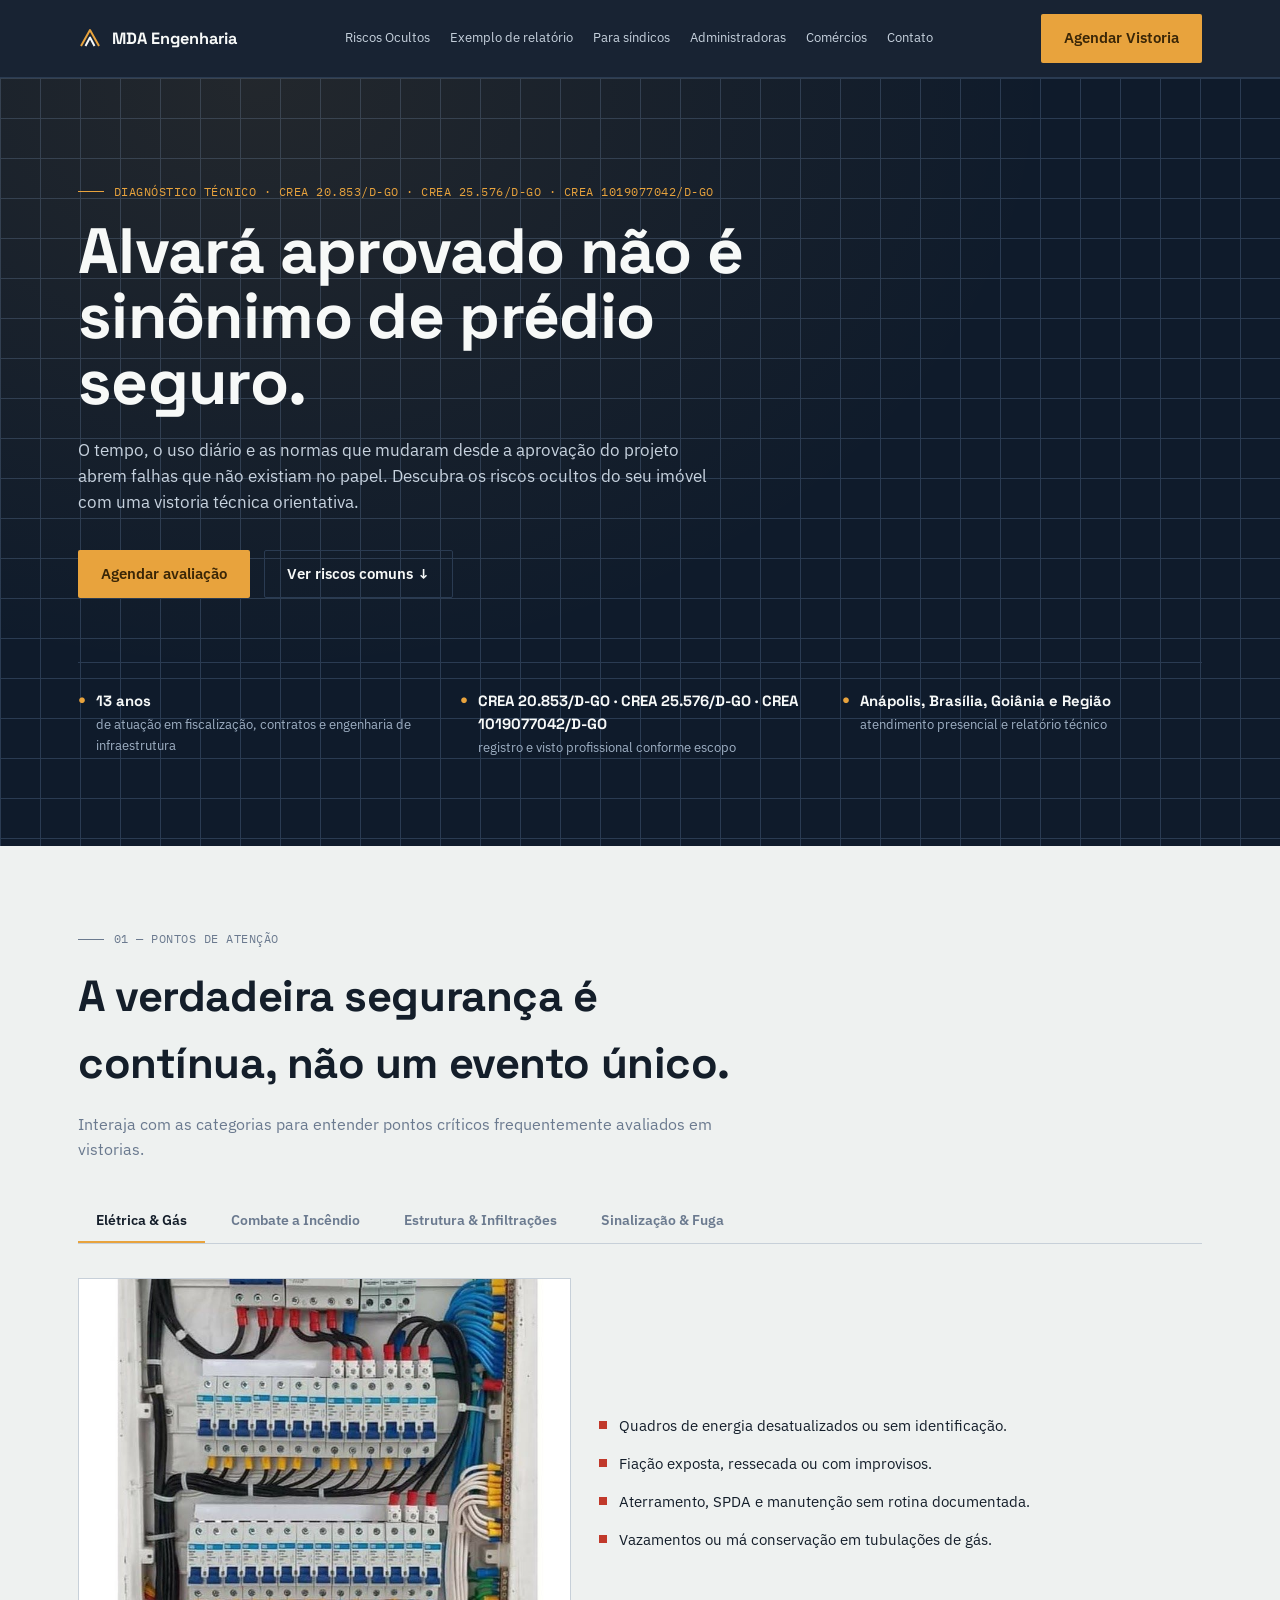
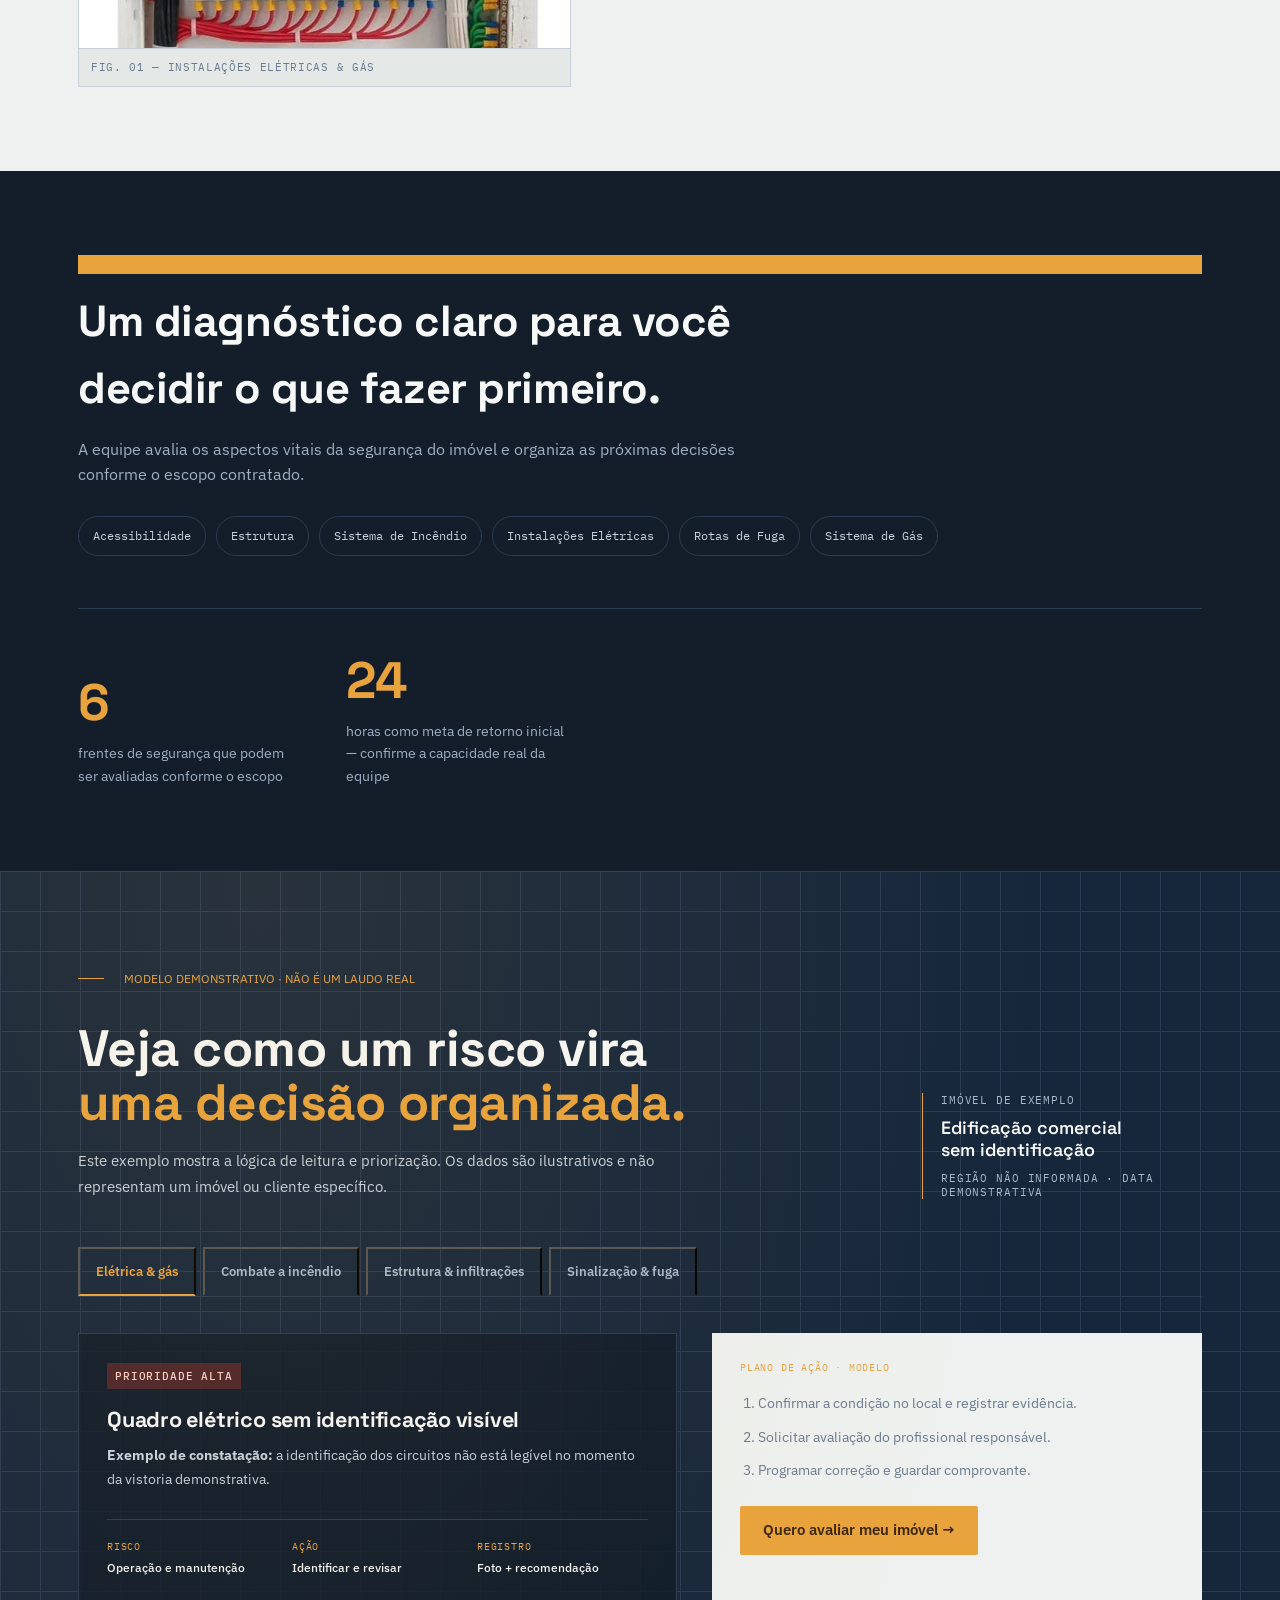
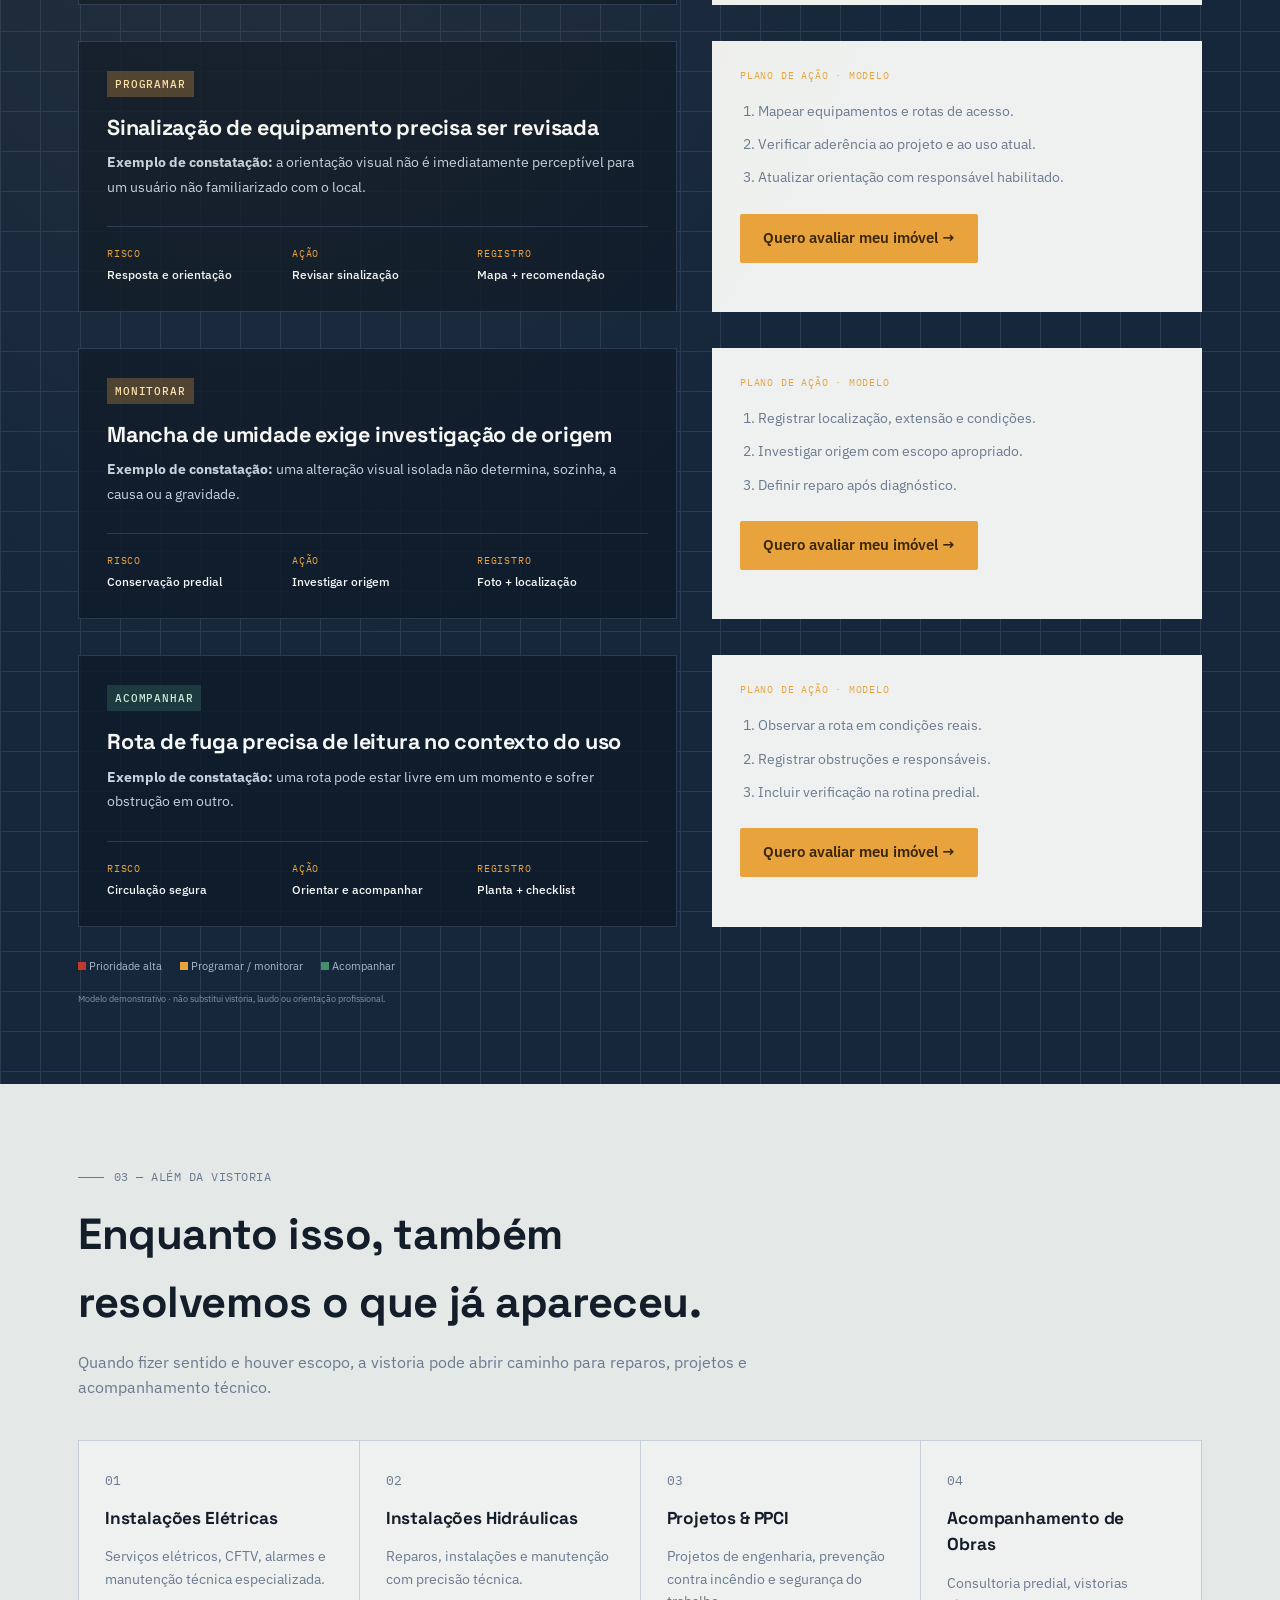
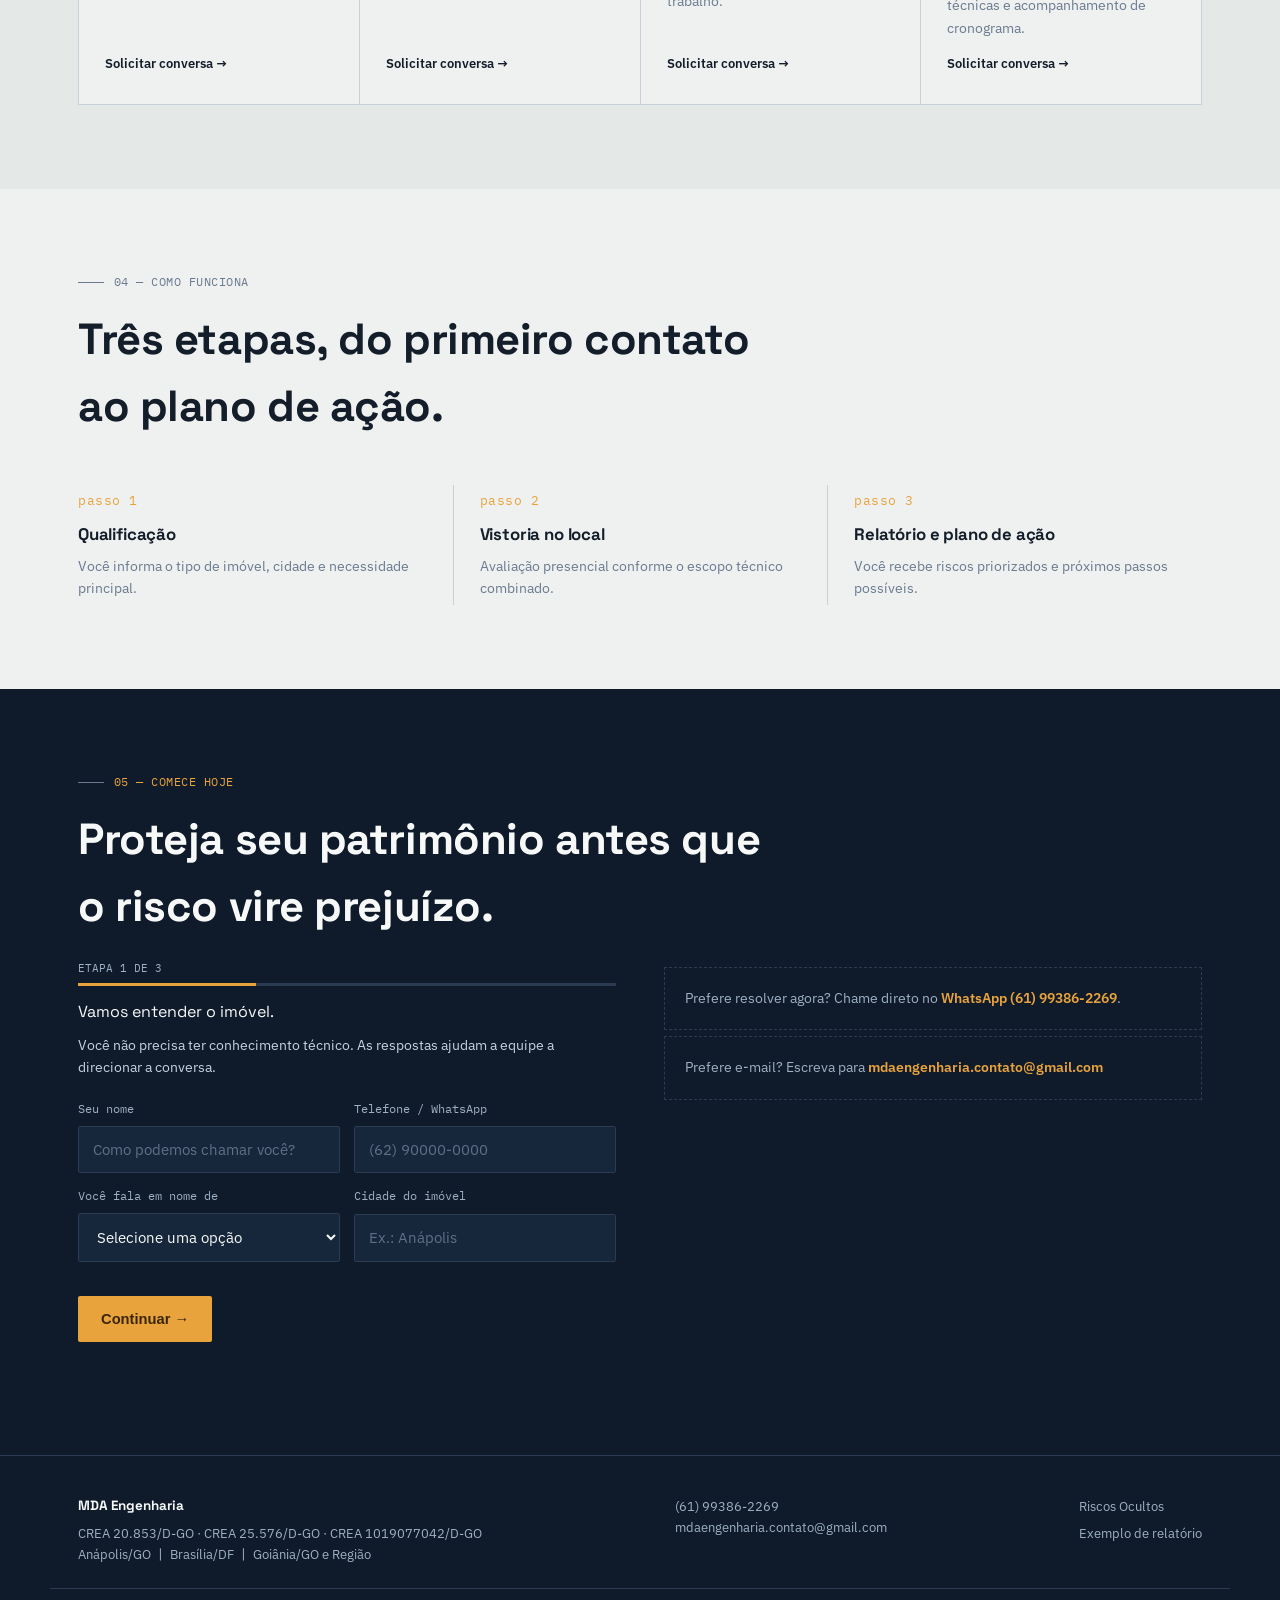
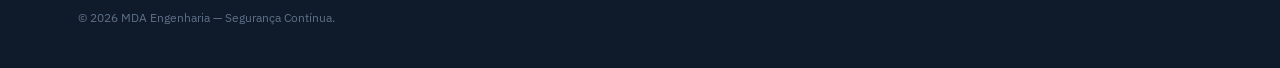
==== commit 6283e1a6: "Add files via upload" ====
--- a/index.html
+++ b/index.html
@@ -6,4 +6,4 @@
 <link rel="preconnect" href="https://fonts.googleapis.com">
 <link rel="preconnect" href="https://fonts.gstatic.com" crossorigin>
 <link href="https://fonts.googleapis.com/css2?family=Space+Grotesk:wght@500;600;700&family=IBM+Plex+Sans:wght@400;500;600&family=IBM+Plex+Mono:wght@400;500&display=swap" rel="stylesheet">
-<link rel="stylesheet" href="styles.css"><title>MDA Engenharia | Diagnóstico de Segurança Predial e Manutenção</title><meta name="description" content="Vistoria técnica de segurança predial em Anápolis e região. Elétrica, hidráulica, PPCI e acompanhamento de obras."></head><body><header><div class="nav wrap"><a class="brand" href="index.html" aria-label="MDA Engenharia — página inicial"><svg class="mark" viewBox="0 0 24 24" fill="none" aria-hidden="true"><path d="M3 20L12 4L21 20" stroke="#E8A33D" stroke-width="2" stroke-linejoin="round"/><path d="M7.5 20L12 11.5L16.5 20" stroke="#F7F9F8" stroke-width="2" stroke-linejoin="round"/></svg>MDA Engenharia</a><button class="menu-toggle" type="button" aria-expanded="false" aria-controls="main-nav">Menu</button><nav id="main-nav" class="navlinks" aria-label="Navegação principal"><a href="index.html#riscos">Riscos Ocultos</a><a href="index.html#relatorio">Exemplo de relatório</a><a href="sindicos.html">Para síndicos</a><a href="administradoras.html">Administradoras</a><a href="comercios.html">Comércios</a><a href="index.html#contato">Contato</a></nav><a href="index.html#contato" class="btn btn-accent navcta">Agendar Vistoria</a></div></header><main><section class="hero blueprint"><div class="wrap"><div class="eyebrow mono">DIAGNÓSTICO TÉCNICO · CREA 20.853/D-GO</div><h1 class="hero-title">Alvará aprovado não é sinônimo de prédio seguro.</h1><p class="hero-sub">O tempo, o uso diário e as normas que mudaram desde a aprovação do projeto abrem falhas que não existiam no papel. Descubra os riscos ocultos do seu imóvel com uma vistoria técnica orientativa.</p><div class="hero-ctas"><a href="#contato" class="btn btn-accent">Agendar avaliação</a><a href="#riscos" class="btn btn-ghost">Ver riscos comuns ↓</a></div><div class="trust-strip"><div class="trust-item"><span class="trust-dot">●</span><span><b>13 anos</b>de atuação em fiscalização, contratos e engenharia de infraestrutura</span></div><div class="trust-item"><span class="trust-dot">●</span><span><b>CREA 20.853/D-GO</b>registro e visto profissional conforme escopo</span></div><div class="trust-item"><span class="trust-dot">●</span><span><b>Anápolis e Região</b>atendimento presencial e relatório técnico</span></div></div></div></section><section class="riscos" id="riscos"><div class="wrap"><div class="sec-label mono">01 — Pontos de Atenção</div><h2 class="sec-title">A verdadeira segurança é contínua, não um evento único.</h2><p class="sec-desc">Interaja com as categorias para entender pontos críticos frequentemente avaliados em vistorias.</p><div class="tabbar" role="tablist"><button class="tabbtn active" data-tab="eletrica">Elétrica &amp; Gás</button><button class="tabbtn" data-tab="incendio">Combate a Incêndio</button><button class="tabbtn" data-tab="estrutura">Estrutura &amp; Infiltrações</button><button class="tabbtn" data-tab="sinalizacao">Sinalização &amp; Fuga</button></div><div class="tabpanel active" data-panel="eletrica"><figure class="risco-media"><img class="risco-img" src="imagens/eletrica.jpg" alt="Ilustração de quadro de instalações elétricas"><figcaption class="mono">FIG. 01 — INSTALAÇÕES ELÉTRICAS &amp; GÁS</figcaption></figure><ul class="risco-list"><li>Quadros de energia desatualizados ou sem identificação.</li><li>Fiação exposta, ressecada ou com improvisos.</li><li>Aterramento, SPDA e manutenção sem rotina documentada.</li><li>Vazamentos ou má conservação em tubulações de gás.</li></ul></div><div class="tabpanel" data-panel="incendio"><figure class="risco-media"><img class="risco-img" src="imagens/incendio.jpg" alt="Ilustração de equipamento de combate a incêndio"><figcaption class="mono">FIG. 02 — COMBATE A INCÊNDIO</figcaption></figure><ul class="risco-list"><li>Extintores vencidos, obstruídos ou fora do local.</li><li>Hidrantes e mangueiras sem teste periódico.</li><li>Alarmes e detectores sem testes registrados.</li><li>Portas corta-fogo travadas ou sem vedação.</li></ul></div><div class="tabpanel" data-panel="estrutura"><figure class="risco-media"><img class="risco-img" src="imagens/estrutura.jpg" alt="Ilustração de fissura e infiltração"><figcaption class="mono">FIG. 03 — ESTRUTURA &amp; INFILTRAÇÕES</figcaption></figure><ul class="risco-list"><li>Fissuras, trincas ou deformações que precisam de contexto.</li><li>Infiltrações recorrentes e sinais de umidade.</li><li>Intervenções sem registro ou diagnóstico documentado.</li><li>Manutenção reativa em vez de calendário preventivo.</li></ul></div><div class="tabpanel" data-panel="sinalizacao"><figure class="risco-media"><img class="risco-img" src="imagens/sinalizacao.jpg" alt="Ilustração de sinalização e rota de fuga"><figcaption class="mono">FIG. 04 — SINALIZAÇÃO &amp; FUGA</figcaption></figure><ul class="risco-list"><li>Rotas obstruídas ou pouco intuitivas.</li><li>Sinalização sem visibilidade adequada no uso real.</li><li>Iluminação de emergência sem verificação periódica.</li><li>Ausência de rotina de orientação para ocupantes.</li></ul></div></div></section><section class="solucao" id="solucao"><div class="wrap"><div class="sec-label mono">02 — Nossa Solução</div><h2 class="sec-title">Um diagnóstico claro para você decidir o que fazer primeiro.</h2><p class="sec-desc" style="color:#9fb0c4">A equipe avalia os aspectos vitais da segurança do imóvel e organiza as próximas decisões conforme o escopo contratado.</p><div class="chips"><span class="chip">Acessibilidade</span><span class="chip">Estrutura</span><span class="chip">Sistema de Incêndio</span><span class="chip">Instalações Elétricas</span><span class="chip">Rotas de Fuga</span><span class="chip">Sistema de Gás</span></div><div class="counter-row"><div><div class="counter" data-target="6">6</div><div class="counter-label">frentes de segurança que podem ser avaliadas conforme o escopo</div></div><div><div class="counter" data-target="24">24</div><div class="counter-label">horas como meta de retorno inicial — confirme a capacidade real da equipe</div></div></div></div></section><section id="relatorio" class="report-demo blueprint"><div class="wrap"><div class="report-demo-head"><div><div class="eyebrow"><span></span> MODELO DEMONSTRATIVO · NÃO É UM LAUDO REAL</div><h2>Veja como um risco vira<br><em>uma decisão organizada.</em></h2><p class="report-demo-lead">Este exemplo mostra a lógica de leitura e priorização. Os dados são ilustrativos e não representam um imóvel ou cliente específico.</p></div><div class="report-demo-meta"><span>IMÓVEL DE EXEMPLO</span><strong>Edificação comercial<br>sem identificação</strong><small>Região não informada · data demonstrativa</small></div></div><div class="report-demo-tabs" role="tablist" aria-label="Categorias do relatório"><button type="button" role="tab" aria-selected="true" data-report-tab="eletrica">Elétrica & gás</button><button type="button" role="tab" aria-selected="false" data-report-tab="incendio">Combate a incêndio</button><button type="button" role="tab" aria-selected="false" data-report-tab="estrutura">Estrutura & infiltrações</button><button type="button" role="tab" aria-selected="false" data-report-tab="fuga">Sinalização & fuga</button></div><div class="report-demo-panel" role="tabpanel" data-report-panel="eletrica"><div class="report-summary"><span class="severity severity-high">PRIORIDADE ALTA</span><h3>Quadro elétrico sem identificação visível</h3><p><strong>Exemplo de constatação:</strong> a identificação dos circuitos não está legível no momento da vistoria demonstrativa.</p><div class="report-summary-grid"><div><span>Risco</span><strong>Operação e manutenção</strong></div><div><span>Ação</span><strong>Identificar e revisar</strong></div><div><span>Registro</span><strong>Foto + recomendação</strong></div></div></div><div class="report-action-box"><span>PLANO DE AÇÃO · MODELO</span><ol><li>Confirmar a condição no local e registrar evidência.</li><li>Solicitar avaliação do profissional responsável.</li><li>Programar correção e guardar comprovante.</li></ol><a href="#contato" class="btn btn-accent">Quero avaliar meu imóvel →</a></div></div><div class="report-demo-panel" role="tabpanel" hidden data-report-panel="incendio"><div class="report-summary"><span class="severity severity-medium">PROGRAMAR</span><h3>Sinalização de equipamento precisa ser revisada</h3><p><strong>Exemplo de constatação:</strong> a orientação visual não é imediatamente perceptível para um usuário não familiarizado com o local.</p><div class="report-summary-grid"><div><span>Risco</span><strong>Resposta e orientação</strong></div><div><span>Ação</span><strong>Revisar sinalização</strong></div><div><span>Registro</span><strong>Mapa + recomendação</strong></div></div></div><div class="report-action-box"><span>PLANO DE AÇÃO · MODELO</span><ol><li>Mapear equipamentos e rotas de acesso.</li><li>Verificar aderência ao projeto e ao uso atual.</li><li>Atualizar orientação com responsável habilitado.</li></ol><a href="#contato" class="btn btn-accent">Quero avaliar meu imóvel →</a></div></div><div class="report-demo-panel" role="tabpanel" hidden data-report-panel="estrutura"><div class="report-summary"><span class="severity severity-medium">MONITORAR</span><h3>Mancha de umidade exige investigação de origem</h3><p><strong>Exemplo de constatação:</strong> uma alteração visual isolada não determina, sozinha, a causa ou a gravidade.</p><div class="report-summary-grid"><div><span>Risco</span><strong>Conservação predial</strong></div><div><span>Ação</span><strong>Investigar origem</strong></div><div><span>Registro</span><strong>Foto + localização</strong></div></div></div><div class="report-action-box"><span>PLANO DE AÇÃO · MODELO</span><ol><li>Registrar localização, extensão e condições.</li><li>Investigar origem com escopo apropriado.</li><li>Definir reparo após diagnóstico.</li></ol><a href="#contato" class="btn btn-accent">Quero avaliar meu imóvel →</a></div></div><div class="report-demo-panel" role="tabpanel" hidden data-report-panel="fuga"><div class="report-summary"><span class="severity severity-low">ACOMPANHAR</span><h3>Rota de fuga precisa de leitura no contexto do uso</h3><p><strong>Exemplo de constatação:</strong> uma rota pode estar livre em um momento e sofrer obstrução em outro.</p><div class="report-summary-grid"><div><span>Risco</span><strong>Circulação segura</strong></div><div><span>Ação</span><strong>Orientar e acompanhar</strong></div><div><span>Registro</span><strong>Planta + checklist</strong></div></div></div><div class="report-action-box"><span>PLANO DE AÇÃO · MODELO</span><ol><li>Observar a rota em condições reais.</li><li>Registrar obstruções e responsáveis.</li><li>Incluir verificação na rotina predial.</li></ol><a href="#contato" class="btn btn-accent">Quero avaliar meu imóvel →</a></div></div><div class="report-demo-foot"><span><i class="severity-dot high"></i> Prioridade alta</span><span><i class="severity-dot medium"></i> Programar / monitorar</span><span><i class="severity-dot low"></i> Acompanhar</span><small>Modelo demonstrativo · não substitui vistoria, laudo ou orientação profissional.</small></div></div></section><section class="servicos" id="servicos"><div class="wrap"><div class="sec-label mono">03 — Além da Vistoria</div><h2 class="sec-title">Enquanto isso, também resolvemos o que já apareceu.</h2><p class="sec-desc">Quando fizer sentido e houver escopo, a vistoria pode abrir caminho para reparos, projetos e acompanhamento técnico.</p><div class="grid4"><div class="svcard"><div class="num">01</div><h3>Instalações Elétricas</h3><p>Serviços elétricos, CFTV, alarmes e manutenção técnica especializada.</p><a href="#contato">Solicitar conversa →</a></div><div class="svcard"><div class="num">02</div><h3>Instalações Hidráulicas</h3><p>Reparos, instalações e manutenção com precisão técnica.</p><a href="#contato">Solicitar conversa →</a></div><div class="svcard"><div class="num">03</div><h3>Projetos &amp; PPCI</h3><p>Projetos de engenharia, prevenção contra incêndio e segurança do trabalho.</p><a href="#contato">Solicitar conversa →</a></div><div class="svcard"><div class="num">04</div><h3>Acompanhamento de Obras</h3><p>Consultoria predial, vistorias técnicas e acompanhamento de cronograma.</p><a href="#contato">Solicitar conversa →</a></div></div></div></section><section class="processo"><div class="wrap"><div class="sec-label mono">04 — Como Funciona</div><h2 class="sec-title">Três etapas, do primeiro contato ao plano de ação.</h2><div class="steps"><div class="step"><div class="n mono">passo 1</div><h3>Qualificação</h3><p>Você informa o tipo de imóvel, cidade e necessidade principal.</p></div><div class="step"><div class="n mono">passo 2</div><h3>Vistoria no local</h3><p>Avaliação presencial conforme o escopo técnico combinado.</p></div><div class="step"><div class="n mono">passo 3</div><h3>Relatório e plano de ação</h3><p>Você recebe riscos priorizados e próximos passos possíveis.</p></div></div></div></section><section class="cta-final" id="contato"><div class="wrap"><div class="sec-label mono" style="color:var(--accent)">05 — Comece Hoje</div><h2 class="sec-title">Proteja seu patrimônio antes que o risco vire prejuízo.</h2><div class="cta-grid"><form id="lead-qualification-form" class="lead-form" data-endpoint="" novalidate><input type="hidden" name="source_page"><input type="hidden" name="utm_source"><input type="hidden" name="utm_medium"><input type="hidden" name="utm_campaign"><div class="form-progress"><span id="form-progress-label">Etapa 1 de 3</span><i><b id="form-progress-bar"></b></i></div><fieldset data-form-step="1"><legend style="color:var(--white);font-family:'Space Grotesk'">Vamos entender o imóvel.</legend><p class="form-intro">Você não precisa ter conhecimento técnico. As respostas ajudam a equipe a direcionar a conversa.</p><div class="form-grid"><label>Seu nome<input name="name" type="text" autocomplete="name" placeholder="Como podemos chamar você?" required></label><label>Telefone / WhatsApp<input name="phone" type="tel" autocomplete="tel" placeholder="(62) 90000-0000" required></label><label>Você fala em nome de<select name="profile" required><option value="">Selecione uma opção</option><option value="sindico">Condomínio / síndico</option><option value="administradora">Administradora</option><option value="comercio">Comércio ou empresa</option><option value="outro">Outro tipo de imóvel</option></select></label><label>Cidade do imóvel<input name="city" type="text" autocomplete="address-level2" placeholder="Ex.: Anápolis" required></label></div><button type="button" class="btn btn-accent form-next">Continuar →</button></fieldset><fieldset data-form-step="2" hidden><legend style="color:var(--white);font-family:'Space Grotesk'">Qual é a necessidade principal?</legend><p class="form-intro">Selecione o que melhor descreve a situação.</p><div class="choice-grid"><label class="choice"><input type="radio" name="need" value="vistoria-inicial" required><span><b>Vistoria inicial</b><small>Identificar riscos e prioridades.</small></span></label><label class="choice"><input type="radio" name="need" value="laudo-relatorio"><span><b>Laudo ou relatório</b><small>Documentar uma condição.</small></span></label><label class="choice"><input type="radio" name="need" value="incendio-ppci"><span><b>Incêndio / PPCI</b><small>Revisar prevenção e combate.</small></span></label><label class="choice"><input type="radio" name="need" value="eletrica-gas"><span><b>Elétrica ou gás</b><small>Revisar instalações e sinais.</small></span></label><label class="choice"><input type="radio" name="need" value="estrutura-infiltracao"><span><b>Estrutura / infiltração</b><small>Investigar sinais no imóvel.</small></span></label><label class="choice"><input type="radio" name="need" value="manutencao"><span><b>Manutenção</b><small>Organizar correções e continuidade.</small></span></label></div><label style="margin-top:18px">Conte um pouco mais, se quiser<textarea name="context" rows="4" placeholder="Descreva o que aconteceu e se existe alguma urgência percebida."></textarea></label><div class="form-nav"><button type="button" class="btn btn-outline-dark form-back">← Voltar</button><button type="button" class="btn btn-accent form-next">Continuar →</button></div></fieldset><fieldset data-form-step="3" hidden><legend style="color:var(--white);font-family:'Space Grotesk'">Qual é o melhor próximo passo?</legend><p class="form-intro">Vamos registrar sua preferência para a equipe responder objetivamente.</p><div class="form-grid"><label>Prazo desejado<select name="timing" required><option value="">Selecione</option><option value="entender-agora">Quero entender agora</option><option value="proximas-semanas">Próximas semanas</option><option value="proximo-mes">Próximo mês</option><option value="sem-prazo">Ainda pesquisando</option></select></label><label>Melhor canal<select name="preferred_channel" required><option value="">Selecione</option><option value="whatsapp">WhatsApp</option><option value="telefone">Ligação</option><option value="email">E-mail</option></select></label><label>E-mail (opcional)<input name="email" type="email" autocomplete="email" placeholder="voce@email.com"></label></div><label style="display:flex;grid-template-columns:auto 1fr;align-items:flex-start;gap:9px;margin-top:18px;color:#9fb0c4"><input name="consent" type="checkbox" required style="width:auto;margin-top:4px"><span>Autorizo o contato para tratar esta solicitação.</span></label><div class="form-nav"><button type="button" class="btn btn-outline-dark form-back">← Voltar</button><button type="submit" class="btn btn-accent">Enviar e falar com a equipe →</button></div></fieldset><p id="lead-form-status" class="form-status" role="status" aria-live="polite"></p></form><div><div class="whatsapp-inline">Prefere resolver agora? Chame direto no <a href="https://wa.me/5562992914190?text=Ol%C3%A1%2C%20quero%20agendar%20uma%20avalia%C3%A7%C3%A3o%20t%C3%A9cnica.">WhatsApp (62) 99291-4190</a>.</div><div class="whatsapp-inline">Prefere e-mail? Escreva para <a href="mailto:mdaengenharia.contato@gmail.com">mdaengenharia.contato@gmail.com</a></div></div></div></div></section></main><footer><div class="wrap footgrid"><div><div class="footbrand">MDA Engenharia</div><div style="margin-top:6px">CREA 20.853/D-GO · visto CREA-DF</div><div>Anápolis/GO e Região</div></div><div><div>(62) 99291-4190</div><div>mdaengenharia.contato@gmail.com</div></div><div><a href="index.html#riscos">Riscos Ocultos</a><br><a href="index.html#relatorio" style="display:inline-block;margin-top:6px">Exemplo de relatório</a></div></div><div class="wrap" style="margin-top:24px;padding-top:20px;border-top:1px solid var(--line-dark);font-size:.76rem;color:#5E7089">© 2026 MDA Engenharia — Segurança Contínua.</div></footer><script src="script.js" defer></script></body></html>+<link rel="stylesheet" href="styles.css"><title>MDA Engenharia | Diagnóstico de Segurança Predial e Manutenção</title><meta name="description" content="Vistoria técnica de segurança predial em Anápolis, Brasília, Goiânia e Região. Elétrica, hidráulica, PPCI e acompanhamento de obras."></head><body><header><div class="nav wrap"><a class="brand" href="index.html" aria-label="MDA Engenharia — página inicial"><svg class="mark" viewBox="0 0 24 24" fill="none" aria-hidden="true"><path d="M3 20L12 4L21 20" stroke="#E8A33D" stroke-width="2" stroke-linejoin="round"/><path d="M7.5 20L12 11.5L16.5 20" stroke="#F7F9F8" stroke-width="2" stroke-linejoin="round"/></svg>MDA Engenharia</a><button class="menu-toggle" type="button" aria-expanded="false" aria-controls="main-nav">Menu</button><nav id="main-nav" class="navlinks" aria-label="Navegação principal"><a href="index.html#riscos">Riscos Ocultos</a><a href="index.html#relatorio">Exemplo de relatório</a><a href="sindicos.html">Para síndicos</a><a href="administradoras.html">Administradoras</a><a href="comercios.html">Comércios</a><a href="index.html#contato">Contato</a></nav><a href="index.html#contato" class="btn btn-accent navcta">Agendar Vistoria</a></div></header><main><section class="hero blueprint"><div class="wrap"><div class="eyebrow mono">DIAGNÓSTICO TÉCNICO · CREA 20.853/D-GO · CREA 25.576/D-GO · CREA 1019077042/D-GO</div><h1 class="hero-title">Alvará aprovado não é sinônimo de prédio seguro.</h1><p class="hero-sub">O tempo, o uso diário e as normas que mudaram desde a aprovação do projeto abrem falhas que não existiam no papel. Descubra os riscos ocultos do seu imóvel com uma vistoria técnica orientativa.</p><div class="hero-ctas"><a href="#contato" class="btn btn-accent">Agendar avaliação</a><a href="#riscos" class="btn btn-ghost">Ver riscos comuns ↓</a></div><div class="trust-strip"><div class="trust-item"><span class="trust-dot">●</span><span><b>13 anos</b>de atuação em fiscalização, contratos e engenharia de infraestrutura</span></div><div class="trust-item"><span class="trust-dot">●</span><span><b>CREA 20.853/D-GO · CREA 25.576/D-GO · CREA 1019077042/D-GO</b>registro e visto profissional conforme escopo</span></div><div class="trust-item"><span class="trust-dot">●</span><span><b>Anápolis, Brasília, Goiânia e Região</b>atendimento presencial e relatório técnico</span></div></div></div></section><section class="riscos" id="riscos"><div class="wrap"><div class="sec-label mono">01 — Pontos de Atenção</div><h2 class="sec-title">A verdadeira segurança é contínua, não um evento único.</h2><p class="sec-desc">Interaja com as categorias para entender pontos críticos frequentemente avaliados em vistorias.</p><div class="tabbar" role="tablist"><button class="tabbtn active" data-tab="eletrica">Elétrica &amp; Gás</button><button class="tabbtn" data-tab="incendio">Combate a Incêndio</button><button class="tabbtn" data-tab="estrutura">Estrutura &amp; Infiltrações</button><button class="tabbtn" data-tab="sinalizacao">Sinalização &amp; Fuga</button></div><div class="tabpanel active" data-panel="eletrica"><figure class="risco-media"><img class="risco-img" src="imagens/eletrica.jpg" alt="Ilustração de quadro de instalações elétricas"><figcaption class="mono">FIG. 01 — INSTALAÇÕES ELÉTRICAS &amp; GÁS</figcaption></figure><ul class="risco-list"><li>Quadros de energia desatualizados ou sem identificação.</li><li>Fiação exposta, ressecada ou com improvisos.</li><li>Aterramento, SPDA e manutenção sem rotina documentada.</li><li>Vazamentos ou má conservação em tubulações de gás.</li></ul></div><div class="tabpanel" data-panel="incendio"><figure class="risco-media"><img class="risco-img" src="imagens/incendio.jpg" alt="Ilustração de equipamento de combate a incêndio"><figcaption class="mono">FIG. 02 — COMBATE A INCÊNDIO</figcaption></figure><ul class="risco-list"><li>Extintores vencidos, obstruídos ou fora do local.</li><li>Hidrantes e mangueiras sem teste periódico.</li><li>Alarmes e detectores sem testes registrados.</li><li>Portas corta-fogo travadas ou sem vedação.</li></ul></div><div class="tabpanel" data-panel="estrutura"><figure class="risco-media"><img class="risco-img" src="imagens/estrutura.jpg" alt="Ilustração de fissura e infiltração"><figcaption class="mono">FIG. 03 — ESTRUTURA &amp; INFILTRAÇÕES</figcaption></figure><ul class="risco-list"><li>Fissuras, trincas ou deformações que precisam de contexto.</li><li>Infiltrações recorrentes e sinais de umidade.</li><li>Intervenções sem registro ou diagnóstico documentado.</li><li>Manutenção reativa em vez de calendário preventivo.</li></ul></div><div class="tabpanel" data-panel="sinalizacao"><figure class="risco-media"><img class="risco-img" src="imagens/sinalizacao.jpg" alt="Ilustração de sinalização e rota de fuga"><figcaption class="mono">FIG. 04 — SINALIZAÇÃO &amp; FUGA</figcaption></figure><ul class="risco-list"><li>Rotas obstruídas ou pouco intuitivas.</li><li>Sinalização sem visibilidade adequada no uso real.</li><li>Iluminação de emergência sem verificação periódica.</li><li>Ausência de rotina de orientação para ocupantes.</li></ul></div></div></section><section class="solucao" id="solucao"><div class="wrap"><div class="sec-label mono">02 — Nossa Solução</div><h2 class="sec-title">Um diagnóstico claro para você decidir o que fazer primeiro.</h2><p class="sec-desc" style="color:#9fb0c4">A equipe avalia os aspectos vitais da segurança do imóvel e organiza as próximas decisões conforme o escopo contratado.</p><div class="chips"><span class="chip">Acessibilidade</span><span class="chip">Estrutura</span><span class="chip">Sistema de Incêndio</span><span class="chip">Instalações Elétricas</span><span class="chip">Rotas de Fuga</span><span class="chip">Sistema de Gás</span></div><div class="counter-row"><div><div class="counter" data-target="6">6</div><div class="counter-label">frentes de segurança que podem ser avaliadas conforme o escopo</div></div><div><div class="counter" data-target="24">24</div><div class="counter-label">horas como meta de retorno inicial — confirme a capacidade real da equipe</div></div></div></div></section><section id="relatorio" class="report-demo blueprint"><div class="wrap"><div class="report-demo-head"><div><div class="eyebrow"><span></span> MODELO DEMONSTRATIVO · NÃO É UM LAUDO REAL</div><h2>Veja como um risco vira<br><em>uma decisão organizada.</em></h2><p class="report-demo-lead">Este exemplo mostra a lógica de leitura e priorização. Os dados são ilustrativos e não representam um imóvel ou cliente específico.</p></div><div class="report-demo-meta"><span>IMÓVEL DE EXEMPLO</span><strong>Edificação comercial<br>sem identificação</strong><small>Região não informada · data demonstrativa</small></div></div><div class="report-demo-tabs" role="tablist" aria-label="Categorias do relatório"><button type="button" role="tab" aria-selected="true" data-report-tab="eletrica">Elétrica & gás</button><button type="button" role="tab" aria-selected="false" data-report-tab="incendio">Combate a incêndio</button><button type="button" role="tab" aria-selected="false" data-report-tab="estrutura">Estrutura & infiltrações</button><button type="button" role="tab" aria-selected="false" data-report-tab="fuga">Sinalização & fuga</button></div><div class="report-demo-panel" role="tabpanel" data-report-panel="eletrica"><div class="report-summary"><span class="severity severity-high">PRIORIDADE ALTA</span><h3>Quadro elétrico sem identificação visível</h3><p><strong>Exemplo de constatação:</strong> a identificação dos circuitos não está legível no momento da vistoria demonstrativa.</p><div class="report-summary-grid"><div><span>Risco</span><strong>Operação e manutenção</strong></div><div><span>Ação</span><strong>Identificar e revisar</strong></div><div><span>Registro</span><strong>Foto + recomendação</strong></div></div></div><div class="report-action-box"><span>PLANO DE AÇÃO · MODELO</span><ol><li>Confirmar a condição no local e registrar evidência.</li><li>Solicitar avaliação do profissional responsável.</li><li>Programar correção e guardar comprovante.</li></ol><a href="#contato" class="btn btn-accent">Quero avaliar meu imóvel →</a></div></div><div class="report-demo-panel" role="tabpanel" hidden data-report-panel="incendio"><div class="report-summary"><span class="severity severity-medium">PROGRAMAR</span><h3>Sinalização de equipamento precisa ser revisada</h3><p><strong>Exemplo de constatação:</strong> a orientação visual não é imediatamente perceptível para um usuário não familiarizado com o local.</p><div class="report-summary-grid"><div><span>Risco</span><strong>Resposta e orientação</strong></div><div><span>Ação</span><strong>Revisar sinalização</strong></div><div><span>Registro</span><strong>Mapa + recomendação</strong></div></div></div><div class="report-action-box"><span>PLANO DE AÇÃO · MODELO</span><ol><li>Mapear equipamentos e rotas de acesso.</li><li>Verificar aderência ao projeto e ao uso atual.</li><li>Atualizar orientação com responsável habilitado.</li></ol><a href="#contato" class="btn btn-accent">Quero avaliar meu imóvel →</a></div></div><div class="report-demo-panel" role="tabpanel" hidden data-report-panel="estrutura"><div class="report-summary"><span class="severity severity-medium">MONITORAR</span><h3>Mancha de umidade exige investigação de origem</h3><p><strong>Exemplo de constatação:</strong> uma alteração visual isolada não determina, sozinha, a causa ou a gravidade.</p><div class="report-summary-grid"><div><span>Risco</span><strong>Conservação predial</strong></div><div><span>Ação</span><strong>Investigar origem</strong></div><div><span>Registro</span><strong>Foto + localização</strong></div></div></div><div class="report-action-box"><span>PLANO DE AÇÃO · MODELO</span><ol><li>Registrar localização, extensão e condições.</li><li>Investigar origem com escopo apropriado.</li><li>Definir reparo após diagnóstico.</li></ol><a href="#contato" class="btn btn-accent">Quero avaliar meu imóvel →</a></div></div><div class="report-demo-panel" role="tabpanel" hidden data-report-panel="fuga"><div class="report-summary"><span class="severity severity-low">ACOMPANHAR</span><h3>Rota de fuga precisa de leitura no contexto do uso</h3><p><strong>Exemplo de constatação:</strong> uma rota pode estar livre em um momento e sofrer obstrução em outro.</p><div class="report-summary-grid"><div><span>Risco</span><strong>Circulação segura</strong></div><div><span>Ação</span><strong>Orientar e acompanhar</strong></div><div><span>Registro</span><strong>Planta + checklist</strong></div></div></div><div class="report-action-box"><span>PLANO DE AÇÃO · MODELO</span><ol><li>Observar a rota em condições reais.</li><li>Registrar obstruções e responsáveis.</li><li>Incluir verificação na rotina predial.</li></ol><a href="#contato" class="btn btn-accent">Quero avaliar meu imóvel →</a></div></div><div class="report-demo-foot"><span><i class="severity-dot high"></i> Prioridade alta</span><span><i class="severity-dot medium"></i> Programar / monitorar</span><span><i class="severity-dot low"></i> Acompanhar</span><small>Modelo demonstrativo · não substitui vistoria, laudo ou orientação profissional.</small></div></div></section><section class="servicos" id="servicos"><div class="wrap"><div class="sec-label mono">03 — Além da Vistoria</div><h2 class="sec-title">Enquanto isso, também resolvemos o que já apareceu.</h2><p class="sec-desc">Quando fizer sentido e houver escopo, a vistoria pode abrir caminho para reparos, projetos e acompanhamento técnico.</p><div class="grid4"><div class="svcard"><div class="num">01</div><h3>Instalações Elétricas</h3><p>Serviços elétricos, CFTV, alarmes e manutenção técnica especializada.</p><a href="#contato">Solicitar conversa →</a></div><div class="svcard"><div class="num">02</div><h3>Instalações Hidráulicas</h3><p>Reparos, instalações e manutenção com precisão técnica.</p><a href="#contato">Solicitar conversa →</a></div><div class="svcard"><div class="num">03</div><h3>Projetos &amp; PPCI</h3><p>Projetos de engenharia, prevenção contra incêndio e segurança do trabalho.</p><a href="#contato">Solicitar conversa →</a></div><div class="svcard"><div class="num">04</div><h3>Acompanhamento de Obras</h3><p>Consultoria predial, vistorias técnicas e acompanhamento de cronograma.</p><a href="#contato">Solicitar conversa →</a></div></div></div></section><section class="processo"><div class="wrap"><div class="sec-label mono">04 — Como Funciona</div><h2 class="sec-title">Três etapas, do primeiro contato ao plano de ação.</h2><div class="steps"><div class="step"><div class="n mono">passo 1</div><h3>Qualificação</h3><p>Você informa o tipo de imóvel, cidade e necessidade principal.</p></div><div class="step"><div class="n mono">passo 2</div><h3>Vistoria no local</h3><p>Avaliação presencial conforme o escopo técnico combinado.</p></div><div class="step"><div class="n mono">passo 3</div><h3>Relatório e plano de ação</h3><p>Você recebe riscos priorizados e próximos passos possíveis.</p></div></div></div></section><section class="cta-final" id="contato"><div class="wrap"><div class="sec-label mono" style="color:var(--accent)">05 — Comece Hoje</div><h2 class="sec-title">Proteja seu patrimônio antes que o risco vire prejuízo.</h2><div class="cta-grid"><form id="lead-qualification-form" class="lead-form" data-endpoint="" novalidate><input type="hidden" name="source_page"><input type="hidden" name="utm_source"><input type="hidden" name="utm_medium"><input type="hidden" name="utm_campaign"><div class="form-progress"><span id="form-progress-label">Etapa 1 de 3</span><i><b id="form-progress-bar"></b></i></div><fieldset data-form-step="1"><legend style="color:var(--white);font-family:'Space Grotesk'">Vamos entender o imóvel.</legend><p class="form-intro">Você não precisa ter conhecimento técnico. As respostas ajudam a equipe a direcionar a conversa.</p><div class="form-grid"><label>Seu nome<input name="name" type="text" autocomplete="name" placeholder="Como podemos chamar você?" required></label><label>Telefone / WhatsApp<input name="phone" type="tel" autocomplete="tel" placeholder="(62) 90000-0000" required></label><label>Você fala em nome de<select name="profile" required><option value="">Selecione uma opção</option><option value="sindico">Condomínio / síndico</option><option value="administradora">Administradora</option><option value="comercio">Comércio ou empresa</option><option value="outro">Outro tipo de imóvel</option></select></label><label>Cidade do imóvel<input name="city" type="text" autocomplete="address-level2" placeholder="Ex.: Anápolis" required></label></div><button type="button" class="btn btn-accent form-next">Continuar →</button></fieldset><fieldset data-form-step="2" hidden><legend style="color:var(--white);font-family:'Space Grotesk'">Qual é a necessidade principal?</legend><p class="form-intro">Selecione o que melhor descreve a situação.</p><div class="choice-grid"><label class="choice"><input type="radio" name="need" value="vistoria-inicial" required><span><b>Vistoria inicial</b><small>Identificar riscos e prioridades.</small></span></label><label class="choice"><input type="radio" name="need" value="laudo-relatorio"><span><b>Laudo ou relatório</b><small>Documentar uma condição.</small></span></label><label class="choice"><input type="radio" name="need" value="incendio-ppci"><span><b>Incêndio / PPCI</b><small>Revisar prevenção e combate.</small></span></label><label class="choice"><input type="radio" name="need" value="eletrica-gas"><span><b>Elétrica ou gás</b><small>Revisar instalações e sinais.</small></span></label><label class="choice"><input type="radio" name="need" value="estrutura-infiltracao"><span><b>Estrutura / infiltração</b><small>Investigar sinais no imóvel.</small></span></label><label class="choice"><input type="radio" name="need" value="manutencao"><span><b>Manutenção</b><small>Organizar correções e continuidade.</small></span></label></div><label style="margin-top:18px">Conte um pouco mais, se quiser<textarea name="context" rows="4" placeholder="Descreva o que aconteceu e se existe alguma urgência percebida."></textarea></label><div class="form-nav"><button type="button" class="btn btn-outline-dark form-back">← Voltar</button><button type="button" class="btn btn-accent form-next">Continuar →</button></div></fieldset><fieldset data-form-step="3" hidden><legend style="color:var(--white);font-family:'Space Grotesk'">Qual é o melhor próximo passo?</legend><p class="form-intro">Vamos registrar sua preferência para a equipe responder objetivamente.</p><div class="form-grid"><label>Prazo desejado<select name="timing" required><option value="">Selecione</option><option value="entender-agora">Quero entender agora</option><option value="proximas-semanas">Próximas semanas</option><option value="proximo-mes">Próximo mês</option><option value="sem-prazo">Ainda pesquisando</option></select></label><label>Melhor canal<select name="preferred_channel" required><option value="">Selecione</option><option value="whatsapp">WhatsApp</option><option value="telefone">Ligação</option><option value="email">E-mail</option></select></label><label>E-mail (opcional)<input name="email" type="email" autocomplete="email" placeholder="voce@email.com"></label></div><label style="display:flex;grid-template-columns:auto 1fr;align-items:flex-start;gap:9px;margin-top:18px;color:#9fb0c4"><input name="consent" type="checkbox" required style="width:auto;margin-top:4px"><span>Autorizo o contato para tratar esta solicitação.</span></label><div class="form-nav"><button type="button" class="btn btn-outline-dark form-back">← Voltar</button><button type="submit" class="btn btn-accent">Enviar e falar com a equipe →</button></div></fieldset><p id="lead-form-status" class="form-status" role="status" aria-live="polite"></p></form><div><div class="whatsapp-inline">Prefere resolver agora? Chame direto no <a href="https://wa.me/5561993862269?text=Ol%C3%A1%2C%20quero%20agendar%20uma%20avalia%C3%A7%C3%A3o%20t%C3%A9cnica.">WhatsApp (61) 99386-2269</a>.</div><div class="whatsapp-inline">Prefere e-mail? Escreva para <a href="mailto:mdaengenharia.contato@gmail.com">mdaengenharia.contato@gmail.com</a></div></div></div></div></section></main><footer><div class="wrap footgrid"><div><div class="footbrand">MDA Engenharia</div><div style="margin-top:6px">CREA 20.853/D-GO · CREA 25.576/D-GO · CREA 1019077042/D-GO</div><div>Anápolis/GO 〡 Brasília/DF 〡 Goiânia/GO e Região</div></div><div><div>(61) 99386-2269</div><div>mdaengenharia.contato@gmail.com</div></div><div><a href="index.html#riscos">Riscos Ocultos</a><br><a href="index.html#relatorio" style="display:inline-block;margin-top:6px">Exemplo de relatório</a></div></div><div class="wrap" style="margin-top:24px;padding-top:20px;border-top:1px solid var(--line-dark);font-size:.76rem;color:#5E7089">© 2026 MDA Engenharia — Segurança Contínua.</div></footer><script src="script.js" defer></script></body></html>
--- a/styles.css
+++ b/styles.css
@@ -2,7 +2,7 @@
 :root{--bg-dark:#0f1b2b;--bg-dark-2:#16273b;--paper:#eef1f0;--paper-2:#e4e9e8;--ink:#141e2a;--line:#c7d0d9;--line-dark:#2a3b52;--accent:#e8a33d;--accent-ink:#3a2607;--alert:#c1392b;--steel:#6b7a8f;--white:#f7f9f8;--radius:2px}
 *{box-sizing:border-box;margin:0;padding:0}html{scroll-behavior:smooth}body{font-family:'IBM Plex Sans',sans-serif;color:var(--ink);background:var(--paper);line-height:1.55;-webkit-font-smoothing:antialiased}h1,h2,h3{font-family:'Space Grotesk',sans-serif;font-weight:700;letter-spacing:-.01em}a{color:inherit;text-decoration:none}img,svg{display:block;max-width:100%}.wrap{max-width:1180px;margin:0 auto;padding:0 28px}button:focus-visible,a:focus-visible,input:focus-visible,select:focus-visible,textarea:focus-visible{outline:2px solid var(--accent);outline-offset:2px}.mono{font-family:'IBM Plex Mono',monospace;letter-spacing:.04em}.blueprint{background-color:var(--bg-dark);background-image:linear-gradient(var(--line-dark) 1px,transparent 1px),linear-gradient(90deg,var(--line-dark) 1px,transparent 1px);background-size:40px 40px;color:var(--white);position:relative}.blueprint:before{content:"";position:absolute;inset:0;background:radial-gradient(ellipse at 20% 0%,rgba(232,163,61,.09),transparent 55%);pointer-events:none}.btn{display:inline-flex;align-items:center;gap:8px;padding:12px 22px;border-radius:var(--radius);font-weight:600;font-size:.92rem;border:1px solid transparent;cursor:pointer;transition:transform .16s ease,box-shadow .16s ease,color .16s ease,background .16s ease}.btn:hover{transform:translateY(-1px)}.btn:active{transform:scale(.97)}.btn-accent{background:var(--accent);color:var(--accent-ink)}.btn-accent:hover{box-shadow:0 6px 18px rgba(232,163,61,.35)}.btn-ghost{border-color:var(--line-dark);color:var(--white);background:transparent}.btn-ghost:hover{border-color:var(--accent);color:var(--accent)}.btn-outline-dark{border-color:var(--line);color:var(--ink);background:transparent}.btn-outline-dark:hover{border-color:var(--ink)}
 header{position:sticky;top:0;z-index:50;background:rgba(15,27,43,.96);backdrop-filter:blur(8px);border-bottom:1px solid var(--line-dark)}.nav{display:flex;align-items:center;justify-content:space-between;gap:24px;padding:14px 28px}.brand{color:var(--white);font-family:'Space Grotesk';font-weight:700;font-size:1.02rem;display:flex;align-items:center;gap:10px;white-space:nowrap}.brand .mark{width:24px;height:24px;flex:none}.navlinks{display:flex;gap:20px;align-items:center}.navlinks a{color:#c7d2de;font-size:.82rem;transition:color .15s}.navlinks a:hover,.navlinks a[aria-current="page"]{color:var(--accent)}.navcta{display:inline-flex}.menu-toggle{display:none;background:transparent;color:var(--white);border:1px solid var(--line-dark);padding:8px 11px;font-size:.78rem}
-.hero{padding:96px 0 88px}.hero>*{position:relative;z-index:1}.eyebrow{display:inline-flex;align-items:center;gap:10px;color:var(--accent);font-size:.78rem;text-transform:uppercase;padding-bottom:18px}.eyebrow:before{content:"";width:26px;height:1px;background:var(--accent)}h1.hero-title{font-size:clamp(2.4rem,5vw,4.9rem);color:var(--white);max-width:780px;line-height:1.02}.hero-sub{margin-top:22px;max-width:650px;color:#c7d2de;font-size:1.06rem}.hero-ctas{display:flex;flex-wrap:wrap;gap:14px;margin-top:34px}.trust-strip{margin-top:64px;border-top:1px solid var(--line-dark);padding-top:26px;display:grid;grid-template-columns:repeat(3,1fr);gap:22px}.trust-item{color:#9fb0c4;font-size:.83rem;display:flex;gap:10px;align-items:flex-start}.trust-item b{color:var(--white);display:block;font-family:'Space Grotesk';font-size:.93rem;margin-bottom:2px}.trust-dot{color:var(--accent)}section{padding:84px 0}.riscos{background:var(--paper)}.sec-label{font-size:.76rem;color:var(--steel);text-transform:uppercase;display:flex;align-items:center;gap:10px;margin-bottom:14px}.sec-label:before{content:"";width:26px;height:1px;background:var(--steel)}h2.sec-title{font-size:clamp(1.8rem,3.4vw,2.8rem);max-width:700px}.sec-desc{max-width:680px;color:var(--steel);margin-top:14px;font-size:1rem}.tabbar{display:flex;flex-wrap:wrap;gap:8px;margin-top:38px;border-bottom:1px solid var(--line)}.tabbtn{padding:12px 18px;font-size:.86rem;font-weight:600;color:var(--steel);background:transparent;border:none;border-bottom:2px solid transparent;cursor:pointer;font-family:'IBM Plex Sans'}.tabbtn.active,.tabbtn:hover{color:var(--ink);border-bottom-color:var(--accent)}.tabpanel{display:none;padding-top:34px}.tabpanel.active{display:grid;grid-template-columns:.9fr 1.1fr;gap:28px;align-items:center}.risco-list{list-style:none;display:flex;flex-direction:column;gap:14px}.risco-list li{display:flex;gap:12px;align-items:flex-start;font-size:.96rem}.risco-list li:before{content:"";flex:none;width:8px;height:8px;margin-top:7px;background:var(--alert)}.risco-media{border:1px solid var(--line);background:var(--paper-2)}.risco-img{width:100%;aspect-ratio:4/3;object-fit:cover}.risco-media figcaption{font-size:.7rem;color:var(--steel);padding:10px 12px;border-top:1px solid var(--line);letter-spacing:.06em}.solucao{background:var(--ink);color:var(--white)}.solucao .sec-label,.solucao .sec-label:before{color:var(--accent);background:var(--accent)}.chips{display:flex;flex-wrap:wrap;gap:10px;margin-top:30px}.chip{font-family:'IBM Plex Mono';font-size:.78rem;border:1px solid var(--line-dark);color:#c7d2de;padding:9px 14px;border-radius:20px}.counter-row{margin-top:52px;display:flex;flex-wrap:wrap;gap:48px;align-items:flex-end;border-top:1px solid var(--line-dark);padding-top:32px}.counter{font-family:'Space Grotesk';font-size:3.2rem;color:var(--accent);font-weight:700}.counter-label{color:#9fb0c4;font-size:.9rem;max-width:220px}.servicos{background:var(--paper-2)}.grid4{display:grid;grid-template-columns:repeat(4,1fr);gap:1px;background:var(--line);margin-top:40px;border:1px solid var(--line)}.svcard{background:var(--paper);padding:30px 26px;display:flex;flex-direction:column;gap:14px}.svcard .num{font-family:'IBM Plex Mono';color:var(--steel);font-size:.8rem}.svcard h3{font-size:1.08rem}.svcard p{color:var(--steel);font-size:.9rem;flex:1}.svcard a{font-size:.84rem;font-weight:600;color:var(--ink);display:inline-flex;align-items:center;gap:6px}.svcard a:hover{color:var(--alert)}.processo{background:var(--paper)}.steps{display:grid;grid-template-columns:repeat(3,1fr);gap:0;margin-top:44px}.step{padding:6px 26px;border-left:1px solid var(--line)}.step:first-child{border-left:0;padding-left:0}.step .n{font-family:'IBM Plex Mono';color:var(--accent);font-size:.8rem}.step h3{margin-top:10px;font-size:1.05rem}.step p{color:var(--steel);font-size:.9rem;margin-top:8px}.cta-final{background:var(--bg-dark)}.cta-grid{display:grid;grid-template-columns:1fr 1fr;gap:48px;margin-top:20px}.cta-final .sec-title{color:var(--white)}.lead-form{display:flex;flex-direction:column;gap:14px}.lead-form label{display:grid;gap:7px;font-size:.75rem;color:#9fb0c4;font-family:'IBM Plex Mono'}.lead-form input,.lead-form select,.lead-form textarea{width:100%;background:var(--bg-dark-2);border:1px solid var(--line-dark);color:var(--white);padding:13px 14px;border-radius:var(--radius);font-family:'IBM Plex Sans';font-size:.93rem}.lead-form input::placeholder,.lead-form textarea::placeholder{color:#5e7089}.lead-form fieldset{border:0;min-width:0}.form-grid{display:grid;grid-template-columns:1fr 1fr;gap:14px}.form-progress{display:grid;gap:8px;color:#9fb0c4;font:.68rem 'IBM Plex Mono';text-transform:uppercase}.form-progress i{height:3px;background:var(--line-dark)}.form-progress b{display:block;width:33%;height:100%;background:var(--accent);transition:width .2s ease-out}.form-intro{margin:10px 0 22px;color:#c7d2de;font-size:.88rem}.choice-grid{display:grid;grid-template-columns:1fr 1fr;gap:8px}.choice{display:flex!important;grid-template-columns:auto 1fr;gap:9px!important;align-items:flex-start;padding:12px;background:var(--bg-dark-2);border:1px solid var(--line-dark);cursor:pointer}.choice:has(input:checked){border-color:var(--accent);background:#23354a}.choice input{width:auto!important;margin-top:4px;accent-color:var(--accent)}.choice span{display:grid;gap:3px}.choice b{color:var(--white);font-family:'IBM Plex Sans';font-size:.78rem}.choice small{color:#9fb0c4;font:400 .7rem/1.35 'IBM Plex Sans'}.form-nav{display:flex;justify-content:space-between;gap:10px}.form-nav .btn{margin-top:20px}.form-status{min-height:1.2em;color:#c7d2de;font-size:.8rem}.form-status.success{color:#9be0b9}.form-status.error{color:#ffb9ae}.whatsapp-inline{margin-top:6px;border:1px dashed var(--line-dark);padding:20px;color:#9fb0c4;font-size:.86rem}.whatsapp-inline a{color:var(--accent);font-weight:600}.formnote{font-size:.74rem;color:#7488a0;margin-top:2px}footer{background:var(--bg-dark);border-top:1px solid var(--line-dark);padding:40px 0}.footgrid{display:flex;flex-wrap:wrap;justify-content:space-between;gap:24px;color:#9fb0c4;font-size:.84rem}.footgrid a:hover{color:var(--accent)}.footbrand{color:var(--white);font-family:'Space Grotesk';font-weight:700}
+.hero{padding:96px 0 88px}.hero>*{position:relative;z-index:1}.eyebrow{display:inline-flex;align-items:center;gap:10px;color:var(--accent);font-size:.78rem;text-transform:uppercase;padding-bottom:18px}.eyebrow:before{content:"";width:26px;height:1px;background:var(--accent)}h1.hero-title{font-size:clamp(2.4rem,5vw,4.9rem);color:var(--white);max-width:780px;line-height:1.02}.hero-sub{margin-top:22px;max-width:650px;color:#c7d2de;font-size:1.06rem}.hero-ctas{display:flex;flex-wrap:wrap;gap:14px;margin-top:34px}.trust-strip{margin-top:64px;border-top:1px solid var(--line-dark);padding-top:26px;display:grid;grid-template-columns:repeat(3,1fr);gap:22px}.trust-item{color:#9fb0c4;font-size:.83rem;display:flex;gap:10px;align-items:flex-start}.trust-item b{color:var(--white);display:block;font-family:'Space Grotesk';font-size:.93rem;margin-bottom:2px}.trust-dot{color:var(--accent)}section{padding:84px 0}.riscos{background:var(--paper)}.sec-label{font-size:.76rem;color:var(--steel);text-transform:uppercase;display:flex;align-items:center;gap:10px;margin-bottom:14px}.sec-label:before{content:"";width:26px;height:1px;background:var(--steel)}h2.sec-title{font-size:clamp(1.8rem,3.4vw,2.8rem);max-width:700px}.sec-desc{max-width:680px;color:var(--steel);margin-top:14px;font-size:1rem}.tabbar{display:flex;flex-wrap:wrap;gap:8px;margin-top:38px;border-bottom:1px solid var(--line)}.tabbtn{padding:12px 18px;font-size:.86rem;font-weight:600;color:var(--steel);background:transparent;border:none;border-bottom:2px solid transparent;cursor:pointer;font-family:'IBM Plex Sans'}.tabbtn.active,.tabbtn:hover{color:var(--ink);border-bottom-color:var(--accent)}.tabpanel{display:none;padding-top:34px}.tabpanel.active{display:grid;grid-template-columns:.9fr 1.1fr;gap:28px;align-items:center}.risco-list{list-style:none;display:flex;flex-direction:column;gap:14px}.risco-list li{display:flex;gap:12px;align-items:flex-start;font-size:.96rem}.risco-list li:before{content:"";flex:none;width:8px;height:8px;margin-top:7px;background:var(--alert)}.risco-media{border:1px solid var(--line);background:var(--paper-2)}.risco-img{width:100%;aspect-ratio:4/3;object-fit:cover}.risco-media figcaption{font-size:.7rem;color:var(--steel);padding:10px 12px;border-top:1px solid var(--line);letter-spacing:.06em}.solucao{background:var(--ink);color:var(--white)}.solucao .sec-label,.solucao .sec-label:before{color:var(--accent);background:var(--accent)}.chips{display:flex;flex-wrap:wrap;gap:10px;margin-top:30px}.chip{font-family:'IBM Plex Mono';font-size:.78rem;border:1px solid var(--line-dark);color:#c7d2de;padding:9px 14px;border-radius:20px}.counter-row{margin-top:52px;display:flex;flex-wrap:wrap;gap:48px;align-items:flex-end;border-top:1px solid var(--line-dark);padding-top:32px}.counter{font-family:'Space Grotesk';font-size:3.2rem;color:var(--accent);font-weight:700}.counter-label{color:#9fb0c4;font-size:.9rem;max-width:220px}.servicos{background:var(--paper-2)}.grid4{display:grid;grid-template-columns:repeat(4,1fr);gap:1px;background:var(--line);margin-top:40px;border:1px solid var(--line)}.svcard{background:var(--paper);padding:30px 26px;display:flex;flex-direction:column;gap:14px}.svcard .num{font-family:'IBM Plex Mono';color:var(--steel);font-size:.8rem}.svcard h3{font-size:1.08rem}.svcard p{color:var(--steel);font-size:.9rem;flex:1}.svcard a{font-size:.84rem;font-weight:600;color:var(--ink);display:inline-flex;align-items:center;gap:6px}.svcard a:hover{color:var(--alert)}.processo{background:var(--paper)}.steps{display:grid;grid-template-columns:repeat(3,1fr);gap:0;margin-top:44px}.step{padding:6px 26px;border-left:1px solid var(--line)}.step:first-child{border-left:0;padding-left:0}.step .n{font-family:'IBM Plex Mono';color:var(--accent);font-size:.8rem}.step h3{margin-top:10px;font-size:1.05rem}.step p{color:var(--steel);font-size:.9rem;margin-top:8px}.cta-final{background:var(--bg-dark)}.cta-grid{display:grid;grid-template-columns:1fr 1fr;gap:48px;margin-top:20px}.cta-final .sec-title{color:var(--white)}.lead-form{display:flex;flex-direction:column;gap:14px}.lead-form label{display:grid;gap:7px;font-size:.75rem;color:#9fb0c4;font-family:'IBM Plex Mono'}.lead-form input,.lead-form select,.lead-form textarea{width:100%;background:var(--bg-dark-2);border:1px solid var(--line-dark);color:var(--white);padding:13px 14px;border-radius:var(--radius);font-family:'IBM Plex Sans';font-size:.93rem}.lead-form input::placeholder,.lead-form textarea::placeholder{color:#5e7089}.lead-form fieldset{border:0;min-width:0}.form-grid{display:grid;grid-template-columns:1fr 1fr;gap:14px}.form-progress{display:grid;gap:8px;color:#9fb0c4;font:.68rem 'IBM Plex Mono';text-transform:uppercase}.form-progress i{height:3px;background:var(--line-dark)}.form-progress b{display:block;width:33%;height:100%;background:var(--accent);transition:width .2s ease-out}.form-intro{margin:10px 0 22px;color:#c7d2de;font-size:.88rem}.choice-grid{display:grid;grid-template-columns:1fr 1fr;gap:8px}.choice{display:flex!important;grid-template-columns:auto 1fr;gap:9px!important;align-items:flex-start;padding:12px;background:var(--bg-dark-2);border:1px solid var(--line-dark);cursor:pointer}.choice:has(input:checked){border-color:var(--accent);background:#23354a}.choice input{width:auto!important;margin-top:4px;accent-color:var(--accent)}.choice span{display:grid;gap:3px}.choice b{color:var(--white);font-family:'IBM Plex Sans';font-size:.78rem}.choice small{color:#9fb0c4;font:400 .7rem/1.35 'IBM Plex Sans'}.form-nav{display:flex;justify-content:space-between;gap:10px}.form-nav .btn{margin-top:20px}.lead-form fieldset > .form-next{display:inline-flex;margin-top:34px;min-height:46px}.form-status{min-height:1.2em;color:#c7d2de;font-size:.8rem}.form-status.success{color:#9be0b9}.form-status.error{color:#ffb9ae}.whatsapp-inline{margin-top:6px;border:1px dashed var(--line-dark);padding:20px;color:#9fb0c4;font-size:.86rem}.whatsapp-inline a{color:var(--accent);font-weight:600}.formnote{font-size:.74rem;color:#7488a0;margin-top:2px}footer{background:var(--bg-dark);border-top:1px solid var(--line-dark);padding:40px 0}.footgrid{display:flex;flex-wrap:wrap;justify-content:space-between;gap:24px;color:#9fb0c4;font-size:.84rem}.footgrid a:hover{color:var(--accent)}.footbrand{color:var(--white);font-family:'Space Grotesk';font-weight:700}
 .report-demo{padding:90px 0 78px;background:var(--bg-dark-2);color:var(--white);background-image:linear-gradient(var(--line-dark) 1px,transparent 1px),linear-gradient(90deg,var(--line-dark) 1px,transparent 1px);background-size:40px 40px}.report-demo-head{display:grid;grid-template-columns:1fr 280px;gap:60px;align-items:end}.report-demo h2{margin:16px 0 0;font:700 clamp(2rem,4vw,3.3rem)/1.05 'Space Grotesk',sans-serif}.report-demo h2 em{color:var(--accent);font-style:normal}.report-demo-lead{max-width:620px;margin-top:18px;color:#c7d2de;font-size:.95rem;line-height:1.7}.report-demo-meta{padding-left:18px;border-left:1px solid var(--accent)}.report-demo-meta span,.report-demo-meta small{display:block;color:#a9bacb;font:.68rem 'IBM Plex Mono';letter-spacing:.08em;text-transform:uppercase}.report-demo-meta strong{display:block;margin:10px 0;font:600 1.12rem/1.25 'Space Grotesk';color:var(--white)}.report-demo-tabs{display:flex;flex-wrap:wrap;gap:7px;margin-top:48px;border-bottom:1px solid var(--line-dark)}.report-demo-tabs button{padding:14px 16px;color:#a9bacb;background:transparent;border-bottom:2px solid transparent;font:600 .82rem 'IBM Plex Sans';cursor:pointer}.report-demo-tabs button[aria-selected=true],.report-demo-tabs button:hover{color:var(--accent);border-bottom-color:var(--accent)}.report-demo-panel{display:grid;grid-template-columns:1.1fr .9fr;gap:35px;padding-top:36px}.report-summary{padding:28px;background:rgba(15,27,43,.86);border:1px solid var(--line-dark)}.severity{display:inline-block;padding:6px 8px;font:.66rem 'IBM Plex Mono';letter-spacing:.08em;font-weight:500}.severity-high{color:#ffd0c8;background:rgba(193,57,43,.34)}.severity-medium{color:#ffe3af;background:rgba(232,163,61,.28)}.severity-low{color:#c9ebdb;background:rgba(67,141,108,.28)}.report-summary h3{margin:18px 0 10px;font:700 1.35rem/1.18 'Space Grotesk'}.report-summary p{color:#c7d2de;font-size:.9rem;line-height:1.7}.report-summary-grid{display:grid;grid-template-columns:repeat(3,1fr);gap:14px;margin-top:27px;padding-top:20px;border-top:1px solid var(--line-dark)}.report-summary-grid span,.report-action-box>span{display:block;color:var(--accent);font:.63rem 'IBM Plex Mono';letter-spacing:.08em;text-transform:uppercase}.report-summary-grid strong{display:block;margin-top:6px;color:var(--white);font:500 .78rem/1.35 'IBM Plex Sans'}.report-action-box{padding:28px;color:var(--ink);background:var(--paper)}.report-action-box ol{display:grid;gap:12px;margin:19px 0 25px;padding-left:18px;color:var(--steel);font-size:.86rem;line-height:1.55}.report-demo-foot{display:flex;flex-wrap:wrap;align-items:center;gap:18px;margin-top:31px;color:#a9bacb;font-size:.68rem}.report-demo-foot small{width:100%;color:#8295a9}.severity-dot{width:8px;height:8px;display:inline-block}.severity-dot.high{background:#c1392b}.severity-dot.medium{background:var(--accent)}.severity-dot.low{background:#438d6c}
 .segment-hero{padding:86px 0 74px}.segment-hero .wrap{position:relative;z-index:1;display:grid;grid-template-columns:1.06fr .94fr;gap:60px;align-items:center}.segment-eyebrow{color:var(--accent);font:.76rem 'IBM Plex Mono';letter-spacing:.08em;text-transform:uppercase}.segment-hero h1{max-width:720px;margin:18px 0 20px;font:700 clamp(2.4rem,5vw,4.8rem)/.98 'Space Grotesk'}.segment-hero h1 em{color:var(--accent);font-style:normal}.segment-hero p{max-width:620px;color:#c7d2de;font-size:1.03rem;line-height:1.72}.segment-actions{display:flex;flex-wrap:wrap;gap:12px;margin-top:30px}.segment-slab{padding:28px;border:1px solid var(--line-dark);background:rgba(22,39,59,.72)}.segment-slab .slab-label{color:var(--accent);font:.72rem 'IBM Plex Mono';letter-spacing:.08em;text-transform:uppercase}.segment-slab strong{display:block;margin-top:15px;color:var(--white);font:700 2rem/1.08 'Space Grotesk'}.segment-slab p{margin-top:12px;font-size:.9rem}.segment-proof{display:grid;grid-template-columns:repeat(3,1fr);border-bottom:1px solid var(--line);background:var(--paper)}.segment-proof>div{padding:24px 28px;border-right:1px solid var(--line)}.segment-proof>div:last-child{border-right:0}.segment-proof b{display:block;color:var(--ink);font:700 .94rem 'Space Grotesk'}.segment-proof span{display:block;margin-top:5px;color:var(--steel);font-size:.82rem}.segment-content{padding:84px 0}.segment-content h2{margin-top:12px;font:700 clamp(1.8rem,3.5vw,2.8rem)/1.05 'Space Grotesk'}.segment-content .lead{max-width:650px;margin-top:16px;color:var(--steel);font-size:1rem}.segment-grid{display:grid;grid-template-columns:repeat(3,1fr);gap:1px;margin-top:42px;border:1px solid var(--line);background:var(--line)}.segment-card{min-height:245px;padding:28px;background:var(--paper-2)}.segment-card .num{color:var(--accent);font:.76rem 'IBM Plex Mono'}.segment-card h3{margin:20px 0 10px;font-size:1.2rem}.segment-card p,.segment-card li{color:var(--steel);font-size:.88rem;line-height:1.65}.segment-card ul{padding-left:18px;margin-top:13px}.segment-next{display:flex;align-items:center;justify-content:space-between;gap:30px;margin-top:45px;padding:25px 28px;background:var(--paper);border-left:3px solid var(--accent)}.segment-next p{max-width:720px;color:var(--steel);font-size:.9rem}.segment-next strong{color:var(--ink)}
 @media(max-width:900px){.navlinks{display:none}.menu-toggle{display:inline-flex}.navlinks.open{display:flex;position:absolute;left:0;right:0;top:58px;padding:18px 28px;background:var(--bg-dark);border-bottom:1px solid var(--line-dark);flex-direction:column;align-items:flex-start}.navcta{display:none}.trust-strip,.grid4{grid-template-columns:1fr 1fr}.report-demo-head,.segment-hero .wrap{grid-template-columns:1fr;gap:35px}.report-demo-panel{grid-template-columns:1fr}.segment-proof{grid-template-columns:1fr}.segment-proof>div{border-right:0;border-bottom:1px solid var(--line)}}
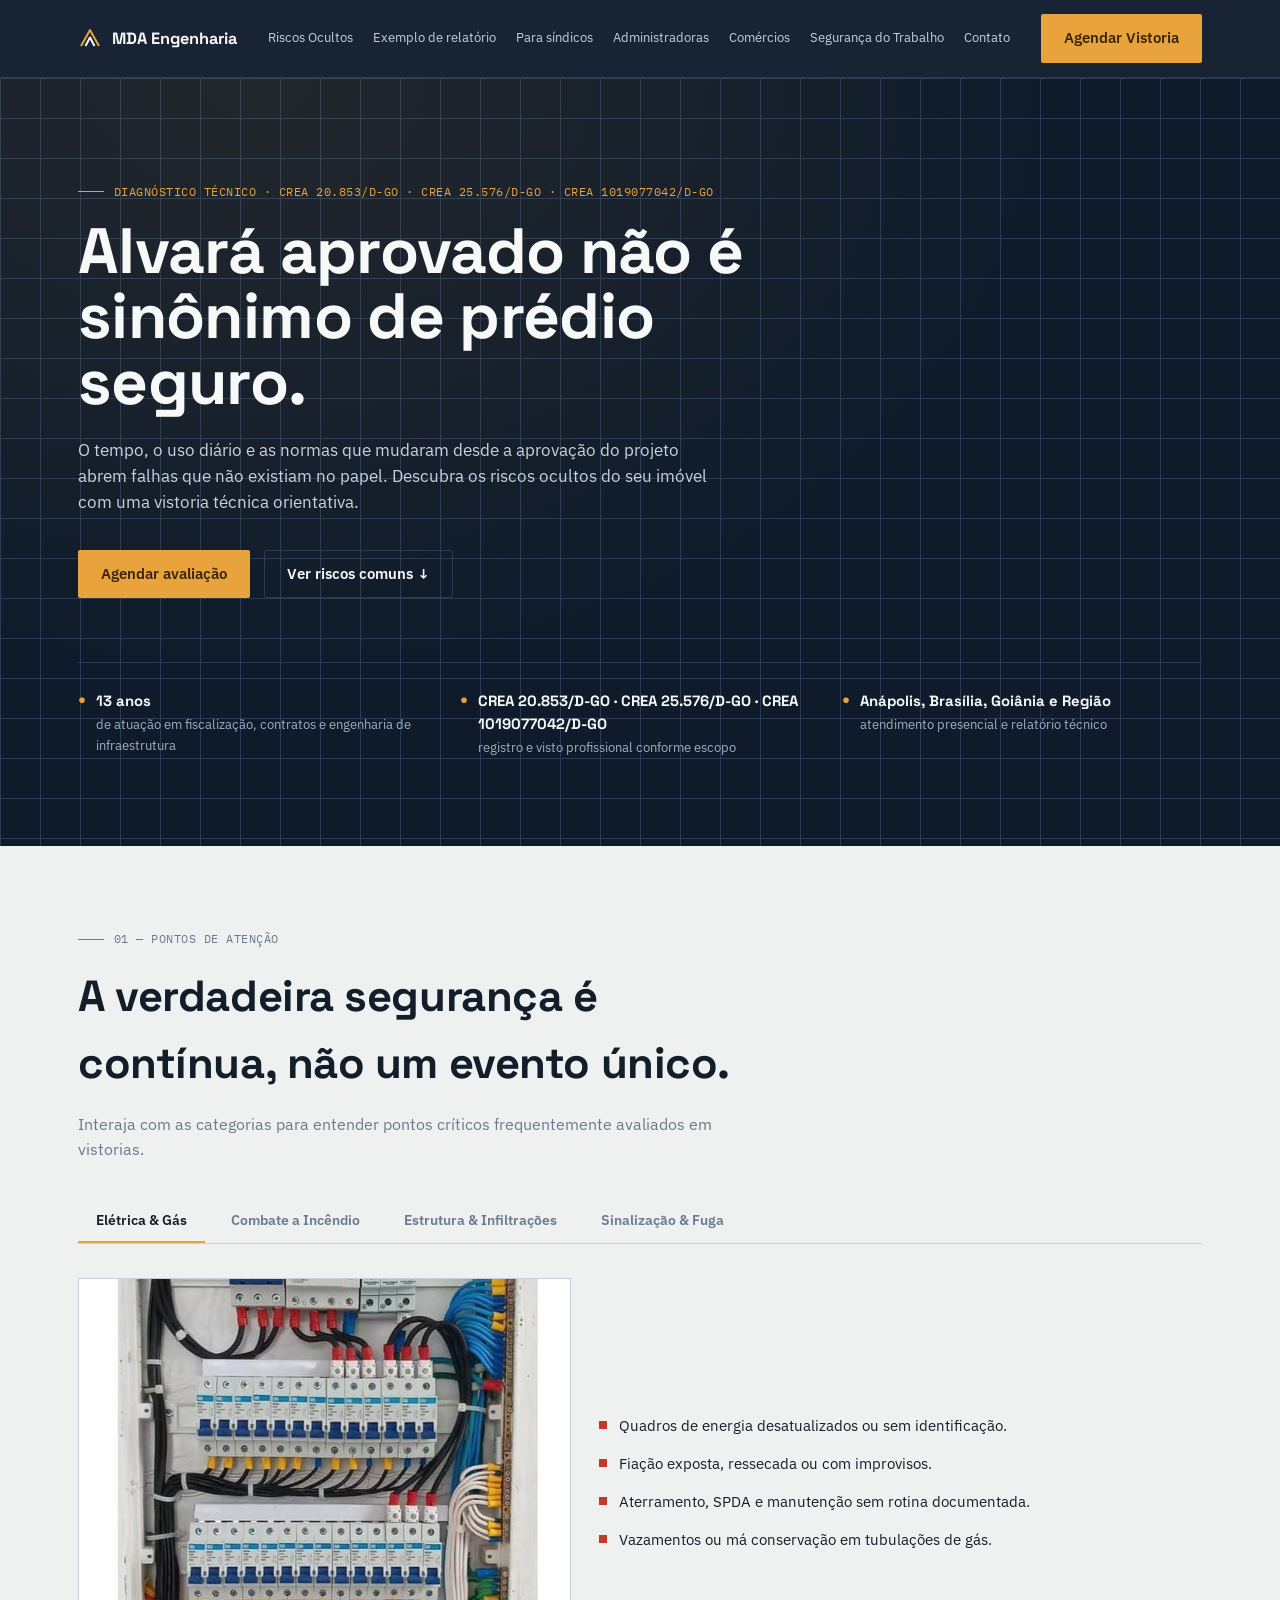
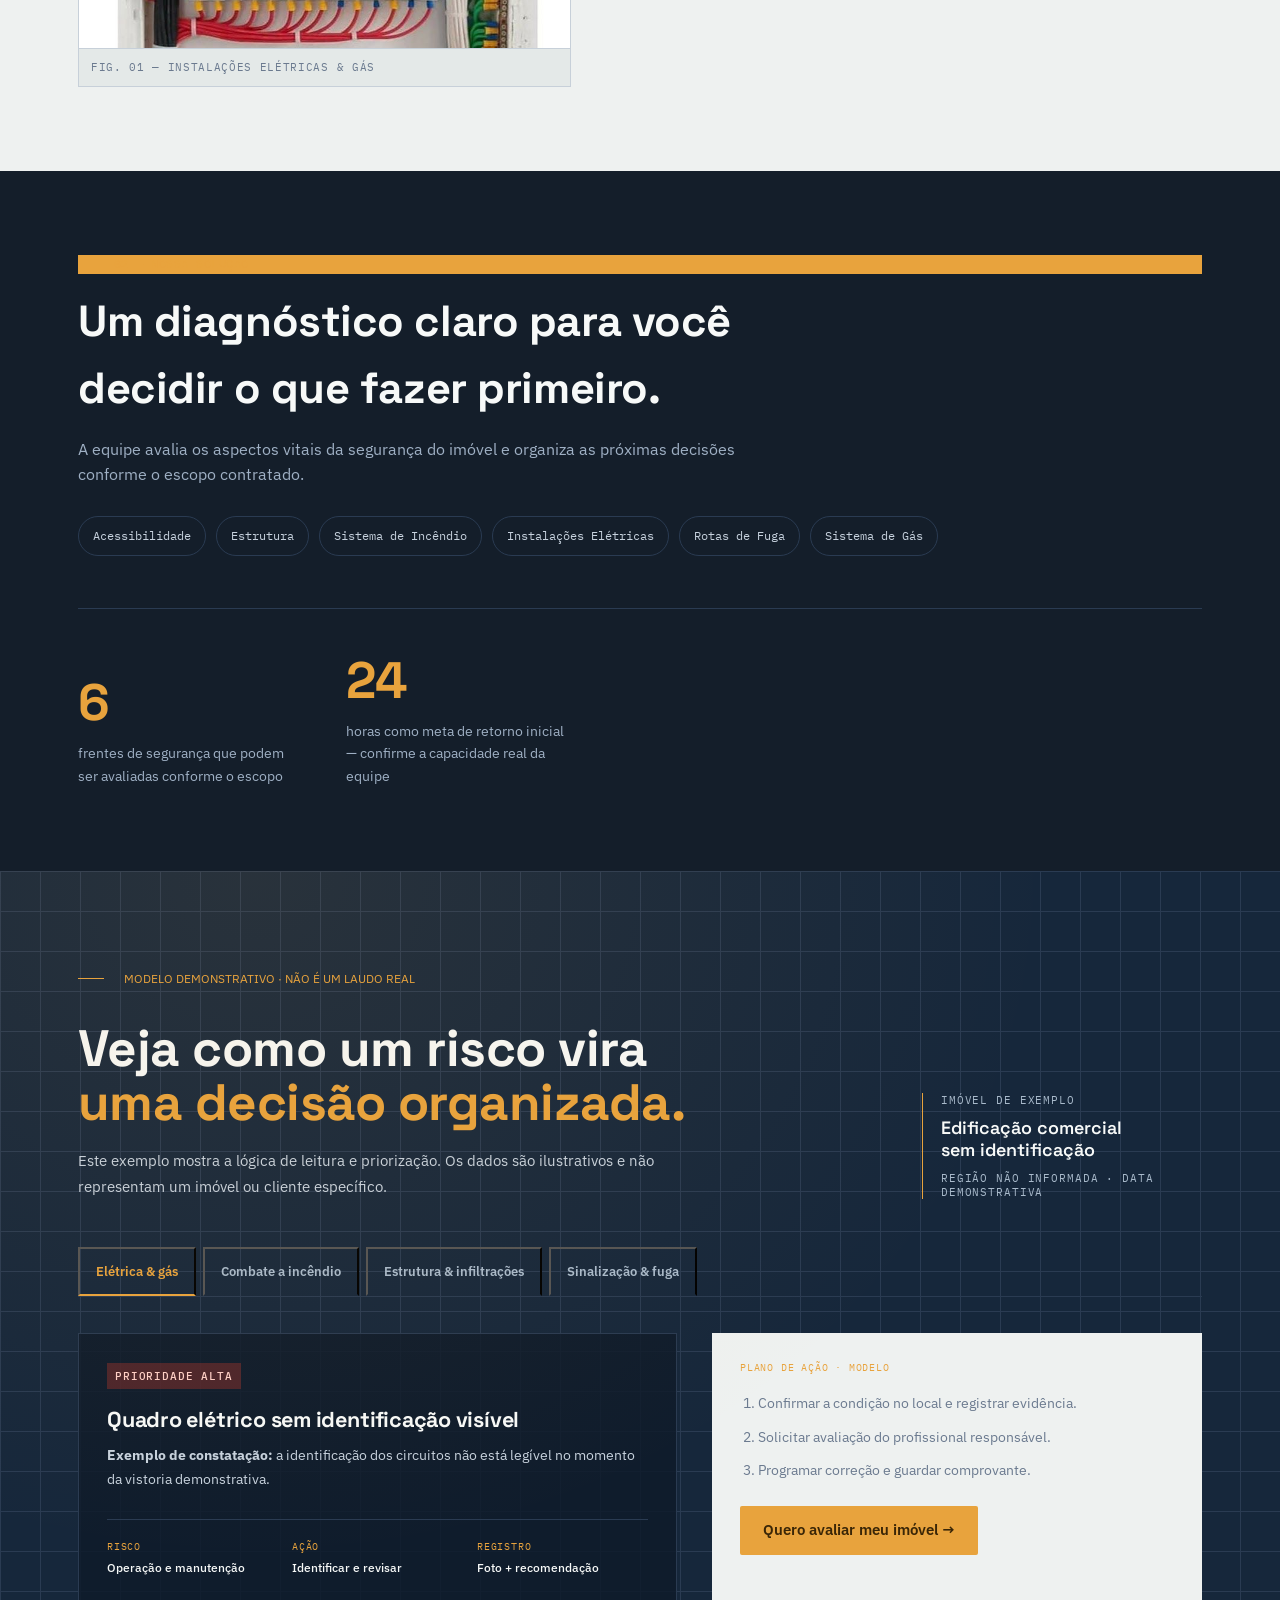
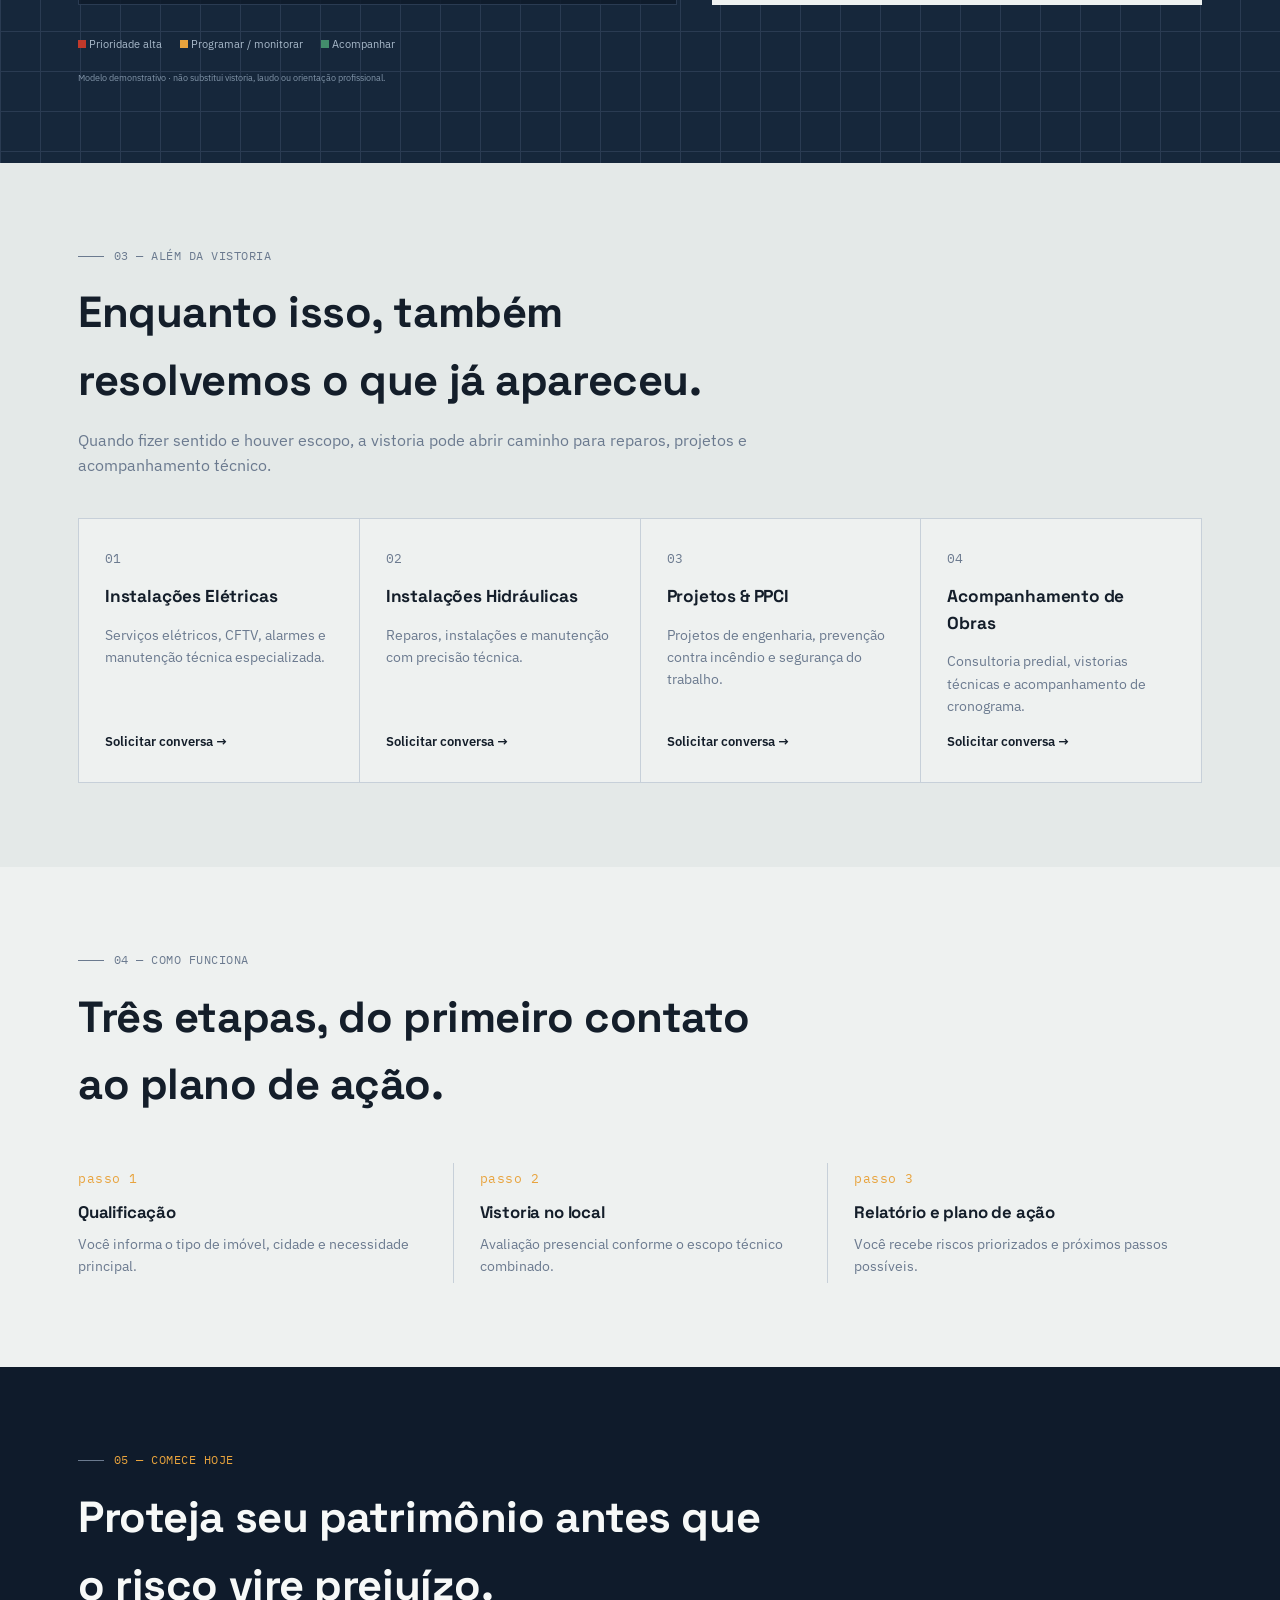
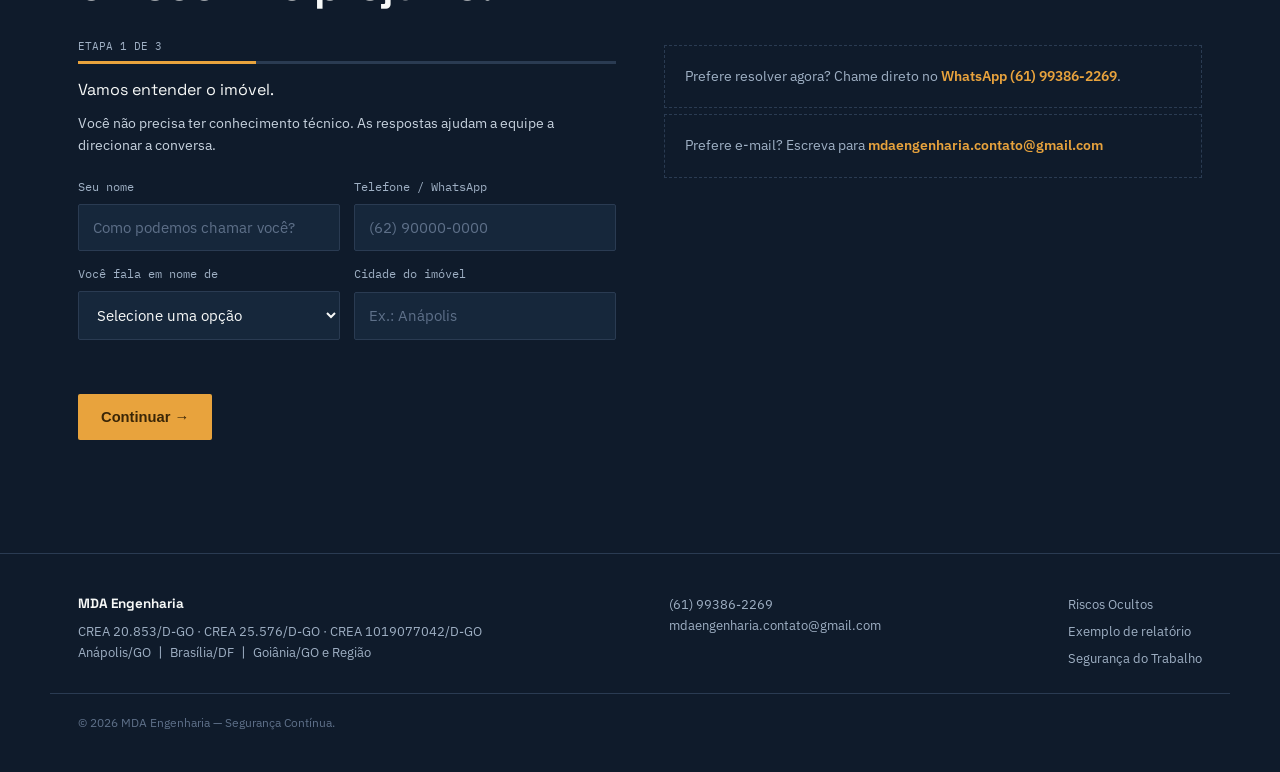
==== commit f457bfbf: "Add files via upload" ====
--- a/index.html
+++ b/index.html
@@ -6,4 +6,4 @@
 <link rel="preconnect" href="https://fonts.googleapis.com">
 <link rel="preconnect" href="https://fonts.gstatic.com" crossorigin>
 <link href="https://fonts.googleapis.com/css2?family=Space+Grotesk:wght@500;600;700&family=IBM+Plex+Sans:wght@400;500;600&family=IBM+Plex+Mono:wght@400;500&display=swap" rel="stylesheet">
-<link rel="stylesheet" href="styles.css"><title>MDA Engenharia | Diagnóstico de Segurança Predial e Manutenção</title><meta name="description" content="Vistoria técnica de segurança predial em Anápolis, Brasília, Goiânia e Região. Elétrica, hidráulica, PPCI e acompanhamento de obras."></head><body><header><div class="nav wrap"><a class="brand" href="index.html" aria-label="MDA Engenharia — página inicial"><svg class="mark" viewBox="0 0 24 24" fill="none" aria-hidden="true"><path d="M3 20L12 4L21 20" stroke="#E8A33D" stroke-width="2" stroke-linejoin="round"/><path d="M7.5 20L12 11.5L16.5 20" stroke="#F7F9F8" stroke-width="2" stroke-linejoin="round"/></svg>MDA Engenharia</a><button class="menu-toggle" type="button" aria-expanded="false" aria-controls="main-nav">Menu</button><nav id="main-nav" class="navlinks" aria-label="Navegação principal"><a href="index.html#riscos">Riscos Ocultos</a><a href="index.html#relatorio">Exemplo de relatório</a><a href="sindicos.html">Para síndicos</a><a href="administradoras.html">Administradoras</a><a href="comercios.html">Comércios</a><a href="index.html#contato">Contato</a></nav><a href="index.html#contato" class="btn btn-accent navcta">Agendar Vistoria</a></div></header><main><section class="hero blueprint"><div class="wrap"><div class="eyebrow mono">DIAGNÓSTICO TÉCNICO · CREA 20.853/D-GO · CREA 25.576/D-GO · CREA 1019077042/D-GO</div><h1 class="hero-title">Alvará aprovado não é sinônimo de prédio seguro.</h1><p class="hero-sub">O tempo, o uso diário e as normas que mudaram desde a aprovação do projeto abrem falhas que não existiam no papel. Descubra os riscos ocultos do seu imóvel com uma vistoria técnica orientativa.</p><div class="hero-ctas"><a href="#contato" class="btn btn-accent">Agendar avaliação</a><a href="#riscos" class="btn btn-ghost">Ver riscos comuns ↓</a></div><div class="trust-strip"><div class="trust-item"><span class="trust-dot">●</span><span><b>13 anos</b>de atuação em fiscalização, contratos e engenharia de infraestrutura</span></div><div class="trust-item"><span class="trust-dot">●</span><span><b>CREA 20.853/D-GO · CREA 25.576/D-GO · CREA 1019077042/D-GO</b>registro e visto profissional conforme escopo</span></div><div class="trust-item"><span class="trust-dot">●</span><span><b>Anápolis, Brasília, Goiânia e Região</b>atendimento presencial e relatório técnico</span></div></div></div></section><section class="riscos" id="riscos"><div class="wrap"><div class="sec-label mono">01 — Pontos de Atenção</div><h2 class="sec-title">A verdadeira segurança é contínua, não um evento único.</h2><p class="sec-desc">Interaja com as categorias para entender pontos críticos frequentemente avaliados em vistorias.</p><div class="tabbar" role="tablist"><button class="tabbtn active" data-tab="eletrica">Elétrica &amp; Gás</button><button class="tabbtn" data-tab="incendio">Combate a Incêndio</button><button class="tabbtn" data-tab="estrutura">Estrutura &amp; Infiltrações</button><button class="tabbtn" data-tab="sinalizacao">Sinalização &amp; Fuga</button></div><div class="tabpanel active" data-panel="eletrica"><figure class="risco-media"><img class="risco-img" src="imagens/eletrica.jpg" alt="Ilustração de quadro de instalações elétricas"><figcaption class="mono">FIG. 01 — INSTALAÇÕES ELÉTRICAS &amp; GÁS</figcaption></figure><ul class="risco-list"><li>Quadros de energia desatualizados ou sem identificação.</li><li>Fiação exposta, ressecada ou com improvisos.</li><li>Aterramento, SPDA e manutenção sem rotina documentada.</li><li>Vazamentos ou má conservação em tubulações de gás.</li></ul></div><div class="tabpanel" data-panel="incendio"><figure class="risco-media"><img class="risco-img" src="imagens/incendio.jpg" alt="Ilustração de equipamento de combate a incêndio"><figcaption class="mono">FIG. 02 — COMBATE A INCÊNDIO</figcaption></figure><ul class="risco-list"><li>Extintores vencidos, obstruídos ou fora do local.</li><li>Hidrantes e mangueiras sem teste periódico.</li><li>Alarmes e detectores sem testes registrados.</li><li>Portas corta-fogo travadas ou sem vedação.</li></ul></div><div class="tabpanel" data-panel="estrutura"><figure class="risco-media"><img class="risco-img" src="imagens/estrutura.jpg" alt="Ilustração de fissura e infiltração"><figcaption class="mono">FIG. 03 — ESTRUTURA &amp; INFILTRAÇÕES</figcaption></figure><ul class="risco-list"><li>Fissuras, trincas ou deformações que precisam de contexto.</li><li>Infiltrações recorrentes e sinais de umidade.</li><li>Intervenções sem registro ou diagnóstico documentado.</li><li>Manutenção reativa em vez de calendário preventivo.</li></ul></div><div class="tabpanel" data-panel="sinalizacao"><figure class="risco-media"><img class="risco-img" src="imagens/sinalizacao.jpg" alt="Ilustração de sinalização e rota de fuga"><figcaption class="mono">FIG. 04 — SINALIZAÇÃO &amp; FUGA</figcaption></figure><ul class="risco-list"><li>Rotas obstruídas ou pouco intuitivas.</li><li>Sinalização sem visibilidade adequada no uso real.</li><li>Iluminação de emergência sem verificação periódica.</li><li>Ausência de rotina de orientação para ocupantes.</li></ul></div></div></section><section class="solucao" id="solucao"><div class="wrap"><div class="sec-label mono">02 — Nossa Solução</div><h2 class="sec-title">Um diagnóstico claro para você decidir o que fazer primeiro.</h2><p class="sec-desc" style="color:#9fb0c4">A equipe avalia os aspectos vitais da segurança do imóvel e organiza as próximas decisões conforme o escopo contratado.</p><div class="chips"><span class="chip">Acessibilidade</span><span class="chip">Estrutura</span><span class="chip">Sistema de Incêndio</span><span class="chip">Instalações Elétricas</span><span class="chip">Rotas de Fuga</span><span class="chip">Sistema de Gás</span></div><div class="counter-row"><div><div class="counter" data-target="6">6</div><div class="counter-label">frentes de segurança que podem ser avaliadas conforme o escopo</div></div><div><div class="counter" data-target="24">24</div><div class="counter-label">horas como meta de retorno inicial — confirme a capacidade real da equipe</div></div></div></div></section><section id="relatorio" class="report-demo blueprint"><div class="wrap"><div class="report-demo-head"><div><div class="eyebrow"><span></span> MODELO DEMONSTRATIVO · NÃO É UM LAUDO REAL</div><h2>Veja como um risco vira<br><em>uma decisão organizada.</em></h2><p class="report-demo-lead">Este exemplo mostra a lógica de leitura e priorização. Os dados são ilustrativos e não representam um imóvel ou cliente específico.</p></div><div class="report-demo-meta"><span>IMÓVEL DE EXEMPLO</span><strong>Edificação comercial<br>sem identificação</strong><small>Região não informada · data demonstrativa</small></div></div><div class="report-demo-tabs" role="tablist" aria-label="Categorias do relatório"><button type="button" role="tab" aria-selected="true" data-report-tab="eletrica">Elétrica & gás</button><button type="button" role="tab" aria-selected="false" data-report-tab="incendio">Combate a incêndio</button><button type="button" role="tab" aria-selected="false" data-report-tab="estrutura">Estrutura & infiltrações</button><button type="button" role="tab" aria-selected="false" data-report-tab="fuga">Sinalização & fuga</button></div><div class="report-demo-panel" role="tabpanel" data-report-panel="eletrica"><div class="report-summary"><span class="severity severity-high">PRIORIDADE ALTA</span><h3>Quadro elétrico sem identificação visível</h3><p><strong>Exemplo de constatação:</strong> a identificação dos circuitos não está legível no momento da vistoria demonstrativa.</p><div class="report-summary-grid"><div><span>Risco</span><strong>Operação e manutenção</strong></div><div><span>Ação</span><strong>Identificar e revisar</strong></div><div><span>Registro</span><strong>Foto + recomendação</strong></div></div></div><div class="report-action-box"><span>PLANO DE AÇÃO · MODELO</span><ol><li>Confirmar a condição no local e registrar evidência.</li><li>Solicitar avaliação do profissional responsável.</li><li>Programar correção e guardar comprovante.</li></ol><a href="#contato" class="btn btn-accent">Quero avaliar meu imóvel →</a></div></div><div class="report-demo-panel" role="tabpanel" hidden data-report-panel="incendio"><div class="report-summary"><span class="severity severity-medium">PROGRAMAR</span><h3>Sinalização de equipamento precisa ser revisada</h3><p><strong>Exemplo de constatação:</strong> a orientação visual não é imediatamente perceptível para um usuário não familiarizado com o local.</p><div class="report-summary-grid"><div><span>Risco</span><strong>Resposta e orientação</strong></div><div><span>Ação</span><strong>Revisar sinalização</strong></div><div><span>Registro</span><strong>Mapa + recomendação</strong></div></div></div><div class="report-action-box"><span>PLANO DE AÇÃO · MODELO</span><ol><li>Mapear equipamentos e rotas de acesso.</li><li>Verificar aderência ao projeto e ao uso atual.</li><li>Atualizar orientação com responsável habilitado.</li></ol><a href="#contato" class="btn btn-accent">Quero avaliar meu imóvel →</a></div></div><div class="report-demo-panel" role="tabpanel" hidden data-report-panel="estrutura"><div class="report-summary"><span class="severity severity-medium">MONITORAR</span><h3>Mancha de umidade exige investigação de origem</h3><p><strong>Exemplo de constatação:</strong> uma alteração visual isolada não determina, sozinha, a causa ou a gravidade.</p><div class="report-summary-grid"><div><span>Risco</span><strong>Conservação predial</strong></div><div><span>Ação</span><strong>Investigar origem</strong></div><div><span>Registro</span><strong>Foto + localização</strong></div></div></div><div class="report-action-box"><span>PLANO DE AÇÃO · MODELO</span><ol><li>Registrar localização, extensão e condições.</li><li>Investigar origem com escopo apropriado.</li><li>Definir reparo após diagnóstico.</li></ol><a href="#contato" class="btn btn-accent">Quero avaliar meu imóvel →</a></div></div><div class="report-demo-panel" role="tabpanel" hidden data-report-panel="fuga"><div class="report-summary"><span class="severity severity-low">ACOMPANHAR</span><h3>Rota de fuga precisa de leitura no contexto do uso</h3><p><strong>Exemplo de constatação:</strong> uma rota pode estar livre em um momento e sofrer obstrução em outro.</p><div class="report-summary-grid"><div><span>Risco</span><strong>Circulação segura</strong></div><div><span>Ação</span><strong>Orientar e acompanhar</strong></div><div><span>Registro</span><strong>Planta + checklist</strong></div></div></div><div class="report-action-box"><span>PLANO DE AÇÃO · MODELO</span><ol><li>Observar a rota em condições reais.</li><li>Registrar obstruções e responsáveis.</li><li>Incluir verificação na rotina predial.</li></ol><a href="#contato" class="btn btn-accent">Quero avaliar meu imóvel →</a></div></div><div class="report-demo-foot"><span><i class="severity-dot high"></i> Prioridade alta</span><span><i class="severity-dot medium"></i> Programar / monitorar</span><span><i class="severity-dot low"></i> Acompanhar</span><small>Modelo demonstrativo · não substitui vistoria, laudo ou orientação profissional.</small></div></div></section><section class="servicos" id="servicos"><div class="wrap"><div class="sec-label mono">03 — Além da Vistoria</div><h2 class="sec-title">Enquanto isso, também resolvemos o que já apareceu.</h2><p class="sec-desc">Quando fizer sentido e houver escopo, a vistoria pode abrir caminho para reparos, projetos e acompanhamento técnico.</p><div class="grid4"><div class="svcard"><div class="num">01</div><h3>Instalações Elétricas</h3><p>Serviços elétricos, CFTV, alarmes e manutenção técnica especializada.</p><a href="#contato">Solicitar conversa →</a></div><div class="svcard"><div class="num">02</div><h3>Instalações Hidráulicas</h3><p>Reparos, instalações e manutenção com precisão técnica.</p><a href="#contato">Solicitar conversa →</a></div><div class="svcard"><div class="num">03</div><h3>Projetos &amp; PPCI</h3><p>Projetos de engenharia, prevenção contra incêndio e segurança do trabalho.</p><a href="#contato">Solicitar conversa →</a></div><div class="svcard"><div class="num">04</div><h3>Acompanhamento de Obras</h3><p>Consultoria predial, vistorias técnicas e acompanhamento de cronograma.</p><a href="#contato">Solicitar conversa →</a></div></div></div></section><section class="processo"><div class="wrap"><div class="sec-label mono">04 — Como Funciona</div><h2 class="sec-title">Três etapas, do primeiro contato ao plano de ação.</h2><div class="steps"><div class="step"><div class="n mono">passo 1</div><h3>Qualificação</h3><p>Você informa o tipo de imóvel, cidade e necessidade principal.</p></div><div class="step"><div class="n mono">passo 2</div><h3>Vistoria no local</h3><p>Avaliação presencial conforme o escopo técnico combinado.</p></div><div class="step"><div class="n mono">passo 3</div><h3>Relatório e plano de ação</h3><p>Você recebe riscos priorizados e próximos passos possíveis.</p></div></div></div></section><section class="cta-final" id="contato"><div class="wrap"><div class="sec-label mono" style="color:var(--accent)">05 — Comece Hoje</div><h2 class="sec-title">Proteja seu patrimônio antes que o risco vire prejuízo.</h2><div class="cta-grid"><form id="lead-qualification-form" class="lead-form" data-endpoint="" novalidate><input type="hidden" name="source_page"><input type="hidden" name="utm_source"><input type="hidden" name="utm_medium"><input type="hidden" name="utm_campaign"><div class="form-progress"><span id="form-progress-label">Etapa 1 de 3</span><i><b id="form-progress-bar"></b></i></div><fieldset data-form-step="1"><legend style="color:var(--white);font-family:'Space Grotesk'">Vamos entender o imóvel.</legend><p class="form-intro">Você não precisa ter conhecimento técnico. As respostas ajudam a equipe a direcionar a conversa.</p><div class="form-grid"><label>Seu nome<input name="name" type="text" autocomplete="name" placeholder="Como podemos chamar você?" required></label><label>Telefone / WhatsApp<input name="phone" type="tel" autocomplete="tel" placeholder="(62) 90000-0000" required></label><label>Você fala em nome de<select name="profile" required><option value="">Selecione uma opção</option><option value="sindico">Condomínio / síndico</option><option value="administradora">Administradora</option><option value="comercio">Comércio ou empresa</option><option value="outro">Outro tipo de imóvel</option></select></label><label>Cidade do imóvel<input name="city" type="text" autocomplete="address-level2" placeholder="Ex.: Anápolis" required></label></div><button type="button" class="btn btn-accent form-next">Continuar →</button></fieldset><fieldset data-form-step="2" hidden><legend style="color:var(--white);font-family:'Space Grotesk'">Qual é a necessidade principal?</legend><p class="form-intro">Selecione o que melhor descreve a situação.</p><div class="choice-grid"><label class="choice"><input type="radio" name="need" value="vistoria-inicial" required><span><b>Vistoria inicial</b><small>Identificar riscos e prioridades.</small></span></label><label class="choice"><input type="radio" name="need" value="laudo-relatorio"><span><b>Laudo ou relatório</b><small>Documentar uma condição.</small></span></label><label class="choice"><input type="radio" name="need" value="incendio-ppci"><span><b>Incêndio / PPCI</b><small>Revisar prevenção e combate.</small></span></label><label class="choice"><input type="radio" name="need" value="eletrica-gas"><span><b>Elétrica ou gás</b><small>Revisar instalações e sinais.</small></span></label><label class="choice"><input type="radio" name="need" value="estrutura-infiltracao"><span><b>Estrutura / infiltração</b><small>Investigar sinais no imóvel.</small></span></label><label class="choice"><input type="radio" name="need" value="manutencao"><span><b>Manutenção</b><small>Organizar correções e continuidade.</small></span></label></div><label style="margin-top:18px">Conte um pouco mais, se quiser<textarea name="context" rows="4" placeholder="Descreva o que aconteceu e se existe alguma urgência percebida."></textarea></label><div class="form-nav"><button type="button" class="btn btn-outline-dark form-back">← Voltar</button><button type="button" class="btn btn-accent form-next">Continuar →</button></div></fieldset><fieldset data-form-step="3" hidden><legend style="color:var(--white);font-family:'Space Grotesk'">Qual é o melhor próximo passo?</legend><p class="form-intro">Vamos registrar sua preferência para a equipe responder objetivamente.</p><div class="form-grid"><label>Prazo desejado<select name="timing" required><option value="">Selecione</option><option value="entender-agora">Quero entender agora</option><option value="proximas-semanas">Próximas semanas</option><option value="proximo-mes">Próximo mês</option><option value="sem-prazo">Ainda pesquisando</option></select></label><label>Melhor canal<select name="preferred_channel" required><option value="">Selecione</option><option value="whatsapp">WhatsApp</option><option value="telefone">Ligação</option><option value="email">E-mail</option></select></label><label>E-mail (opcional)<input name="email" type="email" autocomplete="email" placeholder="voce@email.com"></label></div><label style="display:flex;grid-template-columns:auto 1fr;align-items:flex-start;gap:9px;margin-top:18px;color:#9fb0c4"><input name="consent" type="checkbox" required style="width:auto;margin-top:4px"><span>Autorizo o contato para tratar esta solicitação.</span></label><div class="form-nav"><button type="button" class="btn btn-outline-dark form-back">← Voltar</button><button type="submit" class="btn btn-accent">Enviar e falar com a equipe →</button></div></fieldset><p id="lead-form-status" class="form-status" role="status" aria-live="polite"></p></form><div><div class="whatsapp-inline">Prefere resolver agora? Chame direto no <a href="https://wa.me/5561993862269?text=Ol%C3%A1%2C%20quero%20agendar%20uma%20avalia%C3%A7%C3%A3o%20t%C3%A9cnica.">WhatsApp (61) 99386-2269</a>.</div><div class="whatsapp-inline">Prefere e-mail? Escreva para <a href="mailto:mdaengenharia.contato@gmail.com">mdaengenharia.contato@gmail.com</a></div></div></div></div></section></main><footer><div class="wrap footgrid"><div><div class="footbrand">MDA Engenharia</div><div style="margin-top:6px">CREA 20.853/D-GO · CREA 25.576/D-GO · CREA 1019077042/D-GO</div><div>Anápolis/GO 〡 Brasília/DF 〡 Goiânia/GO e Região</div></div><div><div>(61) 99386-2269</div><div>mdaengenharia.contato@gmail.com</div></div><div><a href="index.html#riscos">Riscos Ocultos</a><br><a href="index.html#relatorio" style="display:inline-block;margin-top:6px">Exemplo de relatório</a></div></div><div class="wrap" style="margin-top:24px;padding-top:20px;border-top:1px solid var(--line-dark);font-size:.76rem;color:#5E7089">© 2026 MDA Engenharia — Segurança Contínua.</div></footer><script src="script.js" defer></script></body></html>+<link rel="stylesheet" href="styles.css"><title>MDA Engenharia | Diagnóstico de Segurança Predial e Manutenção</title><meta name="description" content="Vistoria técnica de segurança predial em Anápolis, Brasília, Goiânia e Região. Elétrica, hidráulica, PPCI e acompanhamento de obras."></head><body><header><div class="nav wrap"><a class="brand" href="index.html" aria-label="MDA Engenharia — página inicial"><svg class="mark" viewBox="0 0 24 24" fill="none" aria-hidden="true"><path d="M3 20L12 4L21 20" stroke="#E8A33D" stroke-width="2" stroke-linejoin="round"/><path d="M7.5 20L12 11.5L16.5 20" stroke="#F7F9F8" stroke-width="2" stroke-linejoin="round"/></svg>MDA Engenharia</a><button class="menu-toggle" type="button" aria-expanded="false" aria-controls="main-nav">Menu</button><nav id="main-nav" class="navlinks" aria-label="Navegação principal"><a href="index.html#riscos">Riscos Ocultos</a><a href="index.html#relatorio">Exemplo de relatório</a><a href="sindicos.html">Para síndicos</a><a href="administradoras.html">Administradoras</a><a href="comercios.html">Comércios</a><a href="seguranca-do-trabalho.html">Segurança do Trabalho</a><a href="index.html#contato">Contato</a></nav><a href="index.html#contato" class="btn btn-accent navcta">Agendar Vistoria</a></div></header><main><section class="hero blueprint"><div class="wrap"><div class="eyebrow mono">DIAGNÓSTICO TÉCNICO · CREA 20.853/D-GO · CREA 25.576/D-GO · CREA 1019077042/D-GO</div><h1 class="hero-title">Alvará aprovado não é sinônimo de prédio seguro.</h1><p class="hero-sub">O tempo, o uso diário e as normas que mudaram desde a aprovação do projeto abrem falhas que não existiam no papel. Descubra os riscos ocultos do seu imóvel com uma vistoria técnica orientativa.</p><div class="hero-ctas"><a href="#contato" class="btn btn-accent">Agendar avaliação</a><a href="#riscos" class="btn btn-ghost">Ver riscos comuns ↓</a></div><div class="trust-strip"><div class="trust-item"><span class="trust-dot">●</span><span><b>13 anos</b>de atuação em fiscalização, contratos e engenharia de infraestrutura</span></div><div class="trust-item"><span class="trust-dot">●</span><span><b>CREA 20.853/D-GO · CREA 25.576/D-GO · CREA 1019077042/D-GO</b>registro e visto profissional conforme escopo</span></div><div class="trust-item"><span class="trust-dot">●</span><span><b>Anápolis, Brasília, Goiânia e Região</b>atendimento presencial e relatório técnico</span></div></div></div></section><section class="riscos" id="riscos"><div class="wrap"><div class="sec-label mono">01 — Pontos de Atenção</div><h2 class="sec-title">A verdadeira segurança é contínua, não um evento único.</h2><p class="sec-desc">Interaja com as categorias para entender pontos críticos frequentemente avaliados em vistorias.</p><div class="tabbar" role="tablist"><button class="tabbtn active" data-tab="eletrica">Elétrica &amp; Gás</button><button class="tabbtn" data-tab="incendio">Combate a Incêndio</button><button class="tabbtn" data-tab="estrutura">Estrutura &amp; Infiltrações</button><button class="tabbtn" data-tab="sinalizacao">Sinalização &amp; Fuga</button></div><div class="tabpanel active" data-panel="eletrica"><figure class="risco-media"><img class="risco-img" src="imagens/eletrica.jpg" alt="Ilustração de quadro de instalações elétricas"><figcaption class="mono">FIG. 01 — INSTALAÇÕES ELÉTRICAS &amp; GÁS</figcaption></figure><ul class="risco-list"><li>Quadros de energia desatualizados ou sem identificação.</li><li>Fiação exposta, ressecada ou com improvisos.</li><li>Aterramento, SPDA e manutenção sem rotina documentada.</li><li>Vazamentos ou má conservação em tubulações de gás.</li></ul></div><div class="tabpanel" data-panel="incendio"><figure class="risco-media"><img class="risco-img" src="imagens/incendio.jpg" alt="Ilustração de equipamento de combate a incêndio"><figcaption class="mono">FIG. 02 — COMBATE A INCÊNDIO</figcaption></figure><ul class="risco-list"><li>Extintores vencidos, obstruídos ou fora do local.</li><li>Hidrantes e mangueiras sem teste periódico.</li><li>Alarmes e detectores sem testes registrados.</li><li>Portas corta-fogo travadas ou sem vedação.</li></ul></div><div class="tabpanel" data-panel="estrutura"><figure class="risco-media"><img class="risco-img" src="imagens/estrutura.jpg" alt="Ilustração de fissura e infiltração"><figcaption class="mono">FIG. 03 — ESTRUTURA &amp; INFILTRAÇÕES</figcaption></figure><ul class="risco-list"><li>Fissuras, trincas ou deformações que precisam de contexto.</li><li>Infiltrações recorrentes e sinais de umidade.</li><li>Intervenções sem registro ou diagnóstico documentado.</li><li>Manutenção reativa em vez de calendário preventivo.</li></ul></div><div class="tabpanel" data-panel="sinalizacao"><figure class="risco-media"><img class="risco-img" src="imagens/sinalizacao.jpg" alt="Ilustração de sinalização e rota de fuga"><figcaption class="mono">FIG. 04 — SINALIZAÇÃO &amp; FUGA</figcaption></figure><ul class="risco-list"><li>Rotas obstruídas ou pouco intuitivas.</li><li>Sinalização sem visibilidade adequada no uso real.</li><li>Iluminação de emergência sem verificação periódica.</li><li>Ausência de rotina de orientação para ocupantes.</li></ul></div></div></section><section class="solucao" id="solucao"><div class="wrap"><div class="sec-label mono">02 — Nossa Solução</div><h2 class="sec-title">Um diagnóstico claro para você decidir o que fazer primeiro.</h2><p class="sec-desc" style="color:#9fb0c4">A equipe avalia os aspectos vitais da segurança do imóvel e organiza as próximas decisões conforme o escopo contratado.</p><div class="chips"><span class="chip">Acessibilidade</span><span class="chip">Estrutura</span><span class="chip">Sistema de Incêndio</span><span class="chip">Instalações Elétricas</span><span class="chip">Rotas de Fuga</span><span class="chip">Sistema de Gás</span></div><div class="counter-row"><div><div class="counter" data-target="6">6</div><div class="counter-label">frentes de segurança que podem ser avaliadas conforme o escopo</div></div><div><div class="counter" data-target="24">24</div><div class="counter-label">horas como meta de retorno inicial — confirme a capacidade real da equipe</div></div></div></div></section><section id="relatorio" class="report-demo blueprint"><div class="wrap"><div class="report-demo-head"><div><div class="eyebrow"><span></span> MODELO DEMONSTRATIVO · NÃO É UM LAUDO REAL</div><h2>Veja como um risco vira<br><em>uma decisão organizada.</em></h2><p class="report-demo-lead">Este exemplo mostra a lógica de leitura e priorização. Os dados são ilustrativos e não representam um imóvel ou cliente específico.</p></div><div class="report-demo-meta"><span>IMÓVEL DE EXEMPLO</span><strong>Edificação comercial<br>sem identificação</strong><small>Região não informada · data demonstrativa</small></div></div><div class="report-demo-tabs" role="tablist" aria-label="Categorias do relatório"><button type="button" role="tab" aria-selected="true" data-report-tab="eletrica">Elétrica & gás</button><button type="button" role="tab" aria-selected="false" data-report-tab="incendio">Combate a incêndio</button><button type="button" role="tab" aria-selected="false" data-report-tab="estrutura">Estrutura & infiltrações</button><button type="button" role="tab" aria-selected="false" data-report-tab="fuga">Sinalização & fuga</button></div><div class="report-demo-panel" role="tabpanel" data-report-panel="eletrica"><div class="report-summary"><span class="severity severity-high">PRIORIDADE ALTA</span><h3>Quadro elétrico sem identificação visível</h3><p><strong>Exemplo de constatação:</strong> a identificação dos circuitos não está legível no momento da vistoria demonstrativa.</p><div class="report-summary-grid"><div><span>Risco</span><strong>Operação e manutenção</strong></div><div><span>Ação</span><strong>Identificar e revisar</strong></div><div><span>Registro</span><strong>Foto + recomendação</strong></div></div></div><div class="report-action-box"><span>PLANO DE AÇÃO · MODELO</span><ol><li>Confirmar a condição no local e registrar evidência.</li><li>Solicitar avaliação do profissional responsável.</li><li>Programar correção e guardar comprovante.</li></ol><a href="#contato" class="btn btn-accent">Quero avaliar meu imóvel →</a></div></div><div class="report-demo-panel" role="tabpanel" hidden data-report-panel="incendio"><div class="report-summary"><span class="severity severity-medium">PROGRAMAR</span><h3>Sinalização de equipamento precisa ser revisada</h3><p><strong>Exemplo de constatação:</strong> a orientação visual não é imediatamente perceptível para um usuário não familiarizado com o local.</p><div class="report-summary-grid"><div><span>Risco</span><strong>Resposta e orientação</strong></div><div><span>Ação</span><strong>Revisar sinalização</strong></div><div><span>Registro</span><strong>Mapa + recomendação</strong></div></div></div><div class="report-action-box"><span>PLANO DE AÇÃO · MODELO</span><ol><li>Mapear equipamentos e rotas de acesso.</li><li>Verificar aderência ao projeto e ao uso atual.</li><li>Atualizar orientação com responsável habilitado.</li></ol><a href="#contato" class="btn btn-accent">Quero avaliar meu imóvel →</a></div></div><div class="report-demo-panel" role="tabpanel" hidden data-report-panel="estrutura"><div class="report-summary"><span class="severity severity-medium">MONITORAR</span><h3>Mancha de umidade exige investigação de origem</h3><p><strong>Exemplo de constatação:</strong> uma alteração visual isolada não determina, sozinha, a causa ou a gravidade.</p><div class="report-summary-grid"><div><span>Risco</span><strong>Conservação predial</strong></div><div><span>Ação</span><strong>Investigar origem</strong></div><div><span>Registro</span><strong>Foto + localização</strong></div></div></div><div class="report-action-box"><span>PLANO DE AÇÃO · MODELO</span><ol><li>Registrar localização, extensão e condições.</li><li>Investigar origem com escopo apropriado.</li><li>Definir reparo após diagnóstico.</li></ol><a href="#contato" class="btn btn-accent">Quero avaliar meu imóvel →</a></div></div><div class="report-demo-panel" role="tabpanel" hidden data-report-panel="fuga"><div class="report-summary"><span class="severity severity-low">ACOMPANHAR</span><h3>Rota de fuga precisa de leitura no contexto do uso</h3><p><strong>Exemplo de constatação:</strong> uma rota pode estar livre em um momento e sofrer obstrução em outro.</p><div class="report-summary-grid"><div><span>Risco</span><strong>Circulação segura</strong></div><div><span>Ação</span><strong>Orientar e acompanhar</strong></div><div><span>Registro</span><strong>Planta + checklist</strong></div></div></div><div class="report-action-box"><span>PLANO DE AÇÃO · MODELO</span><ol><li>Observar a rota em condições reais.</li><li>Registrar obstruções e responsáveis.</li><li>Incluir verificação na rotina predial.</li></ol><a href="#contato" class="btn btn-accent">Quero avaliar meu imóvel →</a></div></div><div class="report-demo-foot"><span><i class="severity-dot high"></i> Prioridade alta</span><span><i class="severity-dot medium"></i> Programar / monitorar</span><span><i class="severity-dot low"></i> Acompanhar</span><small>Modelo demonstrativo · não substitui vistoria, laudo ou orientação profissional.</small></div></div></section><section class="servicos" id="servicos"><div class="wrap"><div class="sec-label mono">03 — Além da Vistoria</div><h2 class="sec-title">Enquanto isso, também resolvemos o que já apareceu.</h2><p class="sec-desc">Quando fizer sentido e houver escopo, a vistoria pode abrir caminho para reparos, projetos e acompanhamento técnico.</p><div class="grid4"><div class="svcard"><div class="num">01</div><h3>Instalações Elétricas</h3><p>Serviços elétricos, CFTV, alarmes e manutenção técnica especializada.</p><a href="#contato">Solicitar conversa →</a></div><div class="svcard"><div class="num">02</div><h3>Instalações Hidráulicas</h3><p>Reparos, instalações e manutenção com precisão técnica.</p><a href="#contato">Solicitar conversa →</a></div><div class="svcard"><div class="num">03</div><h3>Projetos &amp; PPCI</h3><p>Projetos de engenharia, prevenção contra incêndio e segurança do trabalho.</p><a href="#contato">Solicitar conversa →</a></div><div class="svcard"><div class="num">04</div><h3>Acompanhamento de Obras</h3><p>Consultoria predial, vistorias técnicas e acompanhamento de cronograma.</p><a href="#contato">Solicitar conversa →</a></div></div></div></section><section class="processo"><div class="wrap"><div class="sec-label mono">04 — Como Funciona</div><h2 class="sec-title">Três etapas, do primeiro contato ao plano de ação.</h2><div class="steps"><div class="step"><div class="n mono">passo 1</div><h3>Qualificação</h3><p>Você informa o tipo de imóvel, cidade e necessidade principal.</p></div><div class="step"><div class="n mono">passo 2</div><h3>Vistoria no local</h3><p>Avaliação presencial conforme o escopo técnico combinado.</p></div><div class="step"><div class="n mono">passo 3</div><h3>Relatório e plano de ação</h3><p>Você recebe riscos priorizados e próximos passos possíveis.</p></div></div></div></section><section class="cta-final" id="contato"><div class="wrap"><div class="sec-label mono" style="color:var(--accent)">05 — Comece Hoje</div><h2 class="sec-title">Proteja seu patrimônio antes que o risco vire prejuízo.</h2><div class="cta-grid"><form id="lead-qualification-form" class="lead-form" data-endpoint="https://formspree.io/f/moeqjzrk" novalidate><input type="hidden" name="source_page"><input type="hidden" name="utm_source"><input type="hidden" name="utm_medium"><input type="hidden" name="utm_campaign"><div class="form-progress"><span id="form-progress-label">Etapa 1 de 3</span><i><b id="form-progress-bar"></b></i></div><fieldset data-form-step="1"><legend style="color:var(--white);font-family:'Space Grotesk'">Vamos entender o imóvel.</legend><p class="form-intro">Você não precisa ter conhecimento técnico. As respostas ajudam a equipe a direcionar a conversa.</p><div class="form-grid"><label>Seu nome<input name="name" type="text" autocomplete="name" placeholder="Como podemos chamar você?" required></label><label>Telefone / WhatsApp<input name="phone" type="tel" autocomplete="tel" placeholder="(62) 90000-0000" required></label><label>Você fala em nome de<select name="profile" required><option value="">Selecione uma opção</option><option value="sindico">Condomínio / síndico</option><option value="administradora">Administradora</option><option value="comercio">Comércio ou empresa</option><option value="outro">Outro tipo de imóvel</option></select></label><label>Cidade do imóvel<input name="city" type="text" autocomplete="address-level2" placeholder="Ex.: Anápolis" required></label></div><button type="button" class="btn btn-accent form-next">Continuar →</button></fieldset><fieldset data-form-step="2" hidden><legend style="color:var(--white);font-family:'Space Grotesk'">Qual é a necessidade principal?</legend><p class="form-intro">Selecione o que melhor descreve a situação.</p><div class="choice-grid"><label class="choice"><input type="radio" name="need" value="vistoria-inicial" required><span><b>Vistoria inicial</b><small>Identificar riscos e prioridades.</small></span></label><label class="choice"><input type="radio" name="need" value="laudo-relatorio"><span><b>Laudo ou relatório</b><small>Documentar uma condição.</small></span></label><label class="choice"><input type="radio" name="need" value="incendio-ppci"><span><b>Incêndio / PPCI</b><small>Revisar prevenção e combate.</small></span></label><label class="choice"><input type="radio" name="need" value="eletrica-gas"><span><b>Elétrica ou gás</b><small>Revisar instalações e sinais.</small></span></label><label class="choice"><input type="radio" name="need" value="estrutura-infiltracao"><span><b>Estrutura / infiltração</b><small>Investigar sinais no imóvel.</small></span></label><label class="choice"><input type="radio" name="need" value="manutencao"><span><b>Manutenção</b><small>Organizar correções e continuidade.</small></span></label></div><label style="margin-top:18px">Conte um pouco mais, se quiser<textarea name="context" rows="4" placeholder="Descreva o que aconteceu e se existe alguma urgência percebida."></textarea></label><div class="form-nav"><button type="button" class="btn btn-outline-dark form-back">← Voltar</button><button type="button" class="btn btn-accent form-next">Continuar →</button></div></fieldset><fieldset data-form-step="3" hidden><legend style="color:var(--white);font-family:'Space Grotesk'">Qual é o melhor próximo passo?</legend><p class="form-intro">Vamos registrar sua preferência para a equipe responder objetivamente.</p><div class="form-grid"><label>Prazo desejado<select name="timing" required><option value="">Selecione</option><option value="entender-agora">Quero entender agora</option><option value="proximas-semanas">Próximas semanas</option><option value="proximo-mes">Próximo mês</option><option value="sem-prazo">Ainda pesquisando</option></select></label><label>Melhor canal<select name="preferred_channel" required><option value="">Selecione</option><option value="whatsapp">WhatsApp</option><option value="telefone">Ligação</option><option value="email">E-mail</option></select></label><label>E-mail (opcional)<input name="email" type="email" autocomplete="email" placeholder="voce@email.com"></label></div><label style="display:flex;grid-template-columns:auto 1fr;align-items:flex-start;gap:9px;margin-top:18px;color:#9fb0c4"><input name="consent" type="checkbox" required style="width:auto;margin-top:4px"><span>Autorizo o contato para tratar esta solicitação.</span></label><div class="form-nav"><button type="button" class="btn btn-outline-dark form-back">← Voltar</button><button type="submit" class="btn btn-accent">Enviar e falar com a equipe →</button></div></fieldset><p id="lead-form-status" class="form-status" role="status" aria-live="polite"></p></form><div><div class="whatsapp-inline">Prefere resolver agora? Chame direto no <a href="https://wa.me/5561993862269?text=Ol%C3%A1%2C%20quero%20agendar%20uma%20avalia%C3%A7%C3%A3o%20t%C3%A9cnica.">WhatsApp (61) 99386-2269</a>.</div><div class="whatsapp-inline">Prefere e-mail? Escreva para <a href="mailto:mdaengenharia.contato@gmail.com">mdaengenharia.contato@gmail.com</a></div></div></div></div></section></main><footer><div class="wrap footgrid"><div><div class="footbrand">MDA Engenharia</div><div style="margin-top:6px">CREA 20.853/D-GO · CREA 25.576/D-GO · CREA 1019077042/D-GO</div><div>Anápolis/GO 〡 Brasília/DF 〡 Goiânia/GO e Região</div></div><div><div>(61) 99386-2269</div><div>mdaengenharia.contato@gmail.com</div></div><div><a href="index.html#riscos">Riscos Ocultos</a><br><a href="index.html#relatorio" style="display:inline-block;margin-top:6px">Exemplo de relatório</a><br><a href="seguranca-do-trabalho.html" style="display:inline-block;margin-top:6px">Segurança do Trabalho</a></div></div><div class="wrap" style="margin-top:24px;padding-top:20px;border-top:1px solid var(--line-dark);font-size:.76rem;color:#5E7089">© 2026 MDA Engenharia — Segurança Contínua.</div></footer><script src="script.js" defer></script></body></html>
--- a/styles.css
+++ b/styles.css
@@ -2,8 +2,8 @@
 :root{--bg-dark:#0f1b2b;--bg-dark-2:#16273b;--paper:#eef1f0;--paper-2:#e4e9e8;--ink:#141e2a;--line:#c7d0d9;--line-dark:#2a3b52;--accent:#e8a33d;--accent-ink:#3a2607;--alert:#c1392b;--steel:#6b7a8f;--white:#f7f9f8;--radius:2px}
 *{box-sizing:border-box;margin:0;padding:0}html{scroll-behavior:smooth}body{font-family:'IBM Plex Sans',sans-serif;color:var(--ink);background:var(--paper);line-height:1.55;-webkit-font-smoothing:antialiased}h1,h2,h3{font-family:'Space Grotesk',sans-serif;font-weight:700;letter-spacing:-.01em}a{color:inherit;text-decoration:none}img,svg{display:block;max-width:100%}.wrap{max-width:1180px;margin:0 auto;padding:0 28px}button:focus-visible,a:focus-visible,input:focus-visible,select:focus-visible,textarea:focus-visible{outline:2px solid var(--accent);outline-offset:2px}.mono{font-family:'IBM Plex Mono',monospace;letter-spacing:.04em}.blueprint{background-color:var(--bg-dark);background-image:linear-gradient(var(--line-dark) 1px,transparent 1px),linear-gradient(90deg,var(--line-dark) 1px,transparent 1px);background-size:40px 40px;color:var(--white);position:relative}.blueprint:before{content:"";position:absolute;inset:0;background:radial-gradient(ellipse at 20% 0%,rgba(232,163,61,.09),transparent 55%);pointer-events:none}.btn{display:inline-flex;align-items:center;gap:8px;padding:12px 22px;border-radius:var(--radius);font-weight:600;font-size:.92rem;border:1px solid transparent;cursor:pointer;transition:transform .16s ease,box-shadow .16s ease,color .16s ease,background .16s ease}.btn:hover{transform:translateY(-1px)}.btn:active{transform:scale(.97)}.btn-accent{background:var(--accent);color:var(--accent-ink)}.btn-accent:hover{box-shadow:0 6px 18px rgba(232,163,61,.35)}.btn-ghost{border-color:var(--line-dark);color:var(--white);background:transparent}.btn-ghost:hover{border-color:var(--accent);color:var(--accent)}.btn-outline-dark{border-color:var(--line);color:var(--ink);background:transparent}.btn-outline-dark:hover{border-color:var(--ink)}
 header{position:sticky;top:0;z-index:50;background:rgba(15,27,43,.96);backdrop-filter:blur(8px);border-bottom:1px solid var(--line-dark)}.nav{display:flex;align-items:center;justify-content:space-between;gap:24px;padding:14px 28px}.brand{color:var(--white);font-family:'Space Grotesk';font-weight:700;font-size:1.02rem;display:flex;align-items:center;gap:10px;white-space:nowrap}.brand .mark{width:24px;height:24px;flex:none}.navlinks{display:flex;gap:20px;align-items:center}.navlinks a{color:#c7d2de;font-size:.82rem;transition:color .15s}.navlinks a:hover,.navlinks a[aria-current="page"]{color:var(--accent)}.navcta{display:inline-flex}.menu-toggle{display:none;background:transparent;color:var(--white);border:1px solid var(--line-dark);padding:8px 11px;font-size:.78rem}
-.hero{padding:96px 0 88px}.hero>*{position:relative;z-index:1}.eyebrow{display:inline-flex;align-items:center;gap:10px;color:var(--accent);font-size:.78rem;text-transform:uppercase;padding-bottom:18px}.eyebrow:before{content:"";width:26px;height:1px;background:var(--accent)}h1.hero-title{font-size:clamp(2.4rem,5vw,4.9rem);color:var(--white);max-width:780px;line-height:1.02}.hero-sub{margin-top:22px;max-width:650px;color:#c7d2de;font-size:1.06rem}.hero-ctas{display:flex;flex-wrap:wrap;gap:14px;margin-top:34px}.trust-strip{margin-top:64px;border-top:1px solid var(--line-dark);padding-top:26px;display:grid;grid-template-columns:repeat(3,1fr);gap:22px}.trust-item{color:#9fb0c4;font-size:.83rem;display:flex;gap:10px;align-items:flex-start}.trust-item b{color:var(--white);display:block;font-family:'Space Grotesk';font-size:.93rem;margin-bottom:2px}.trust-dot{color:var(--accent)}section{padding:84px 0}.riscos{background:var(--paper)}.sec-label{font-size:.76rem;color:var(--steel);text-transform:uppercase;display:flex;align-items:center;gap:10px;margin-bottom:14px}.sec-label:before{content:"";width:26px;height:1px;background:var(--steel)}h2.sec-title{font-size:clamp(1.8rem,3.4vw,2.8rem);max-width:700px}.sec-desc{max-width:680px;color:var(--steel);margin-top:14px;font-size:1rem}.tabbar{display:flex;flex-wrap:wrap;gap:8px;margin-top:38px;border-bottom:1px solid var(--line)}.tabbtn{padding:12px 18px;font-size:.86rem;font-weight:600;color:var(--steel);background:transparent;border:none;border-bottom:2px solid transparent;cursor:pointer;font-family:'IBM Plex Sans'}.tabbtn.active,.tabbtn:hover{color:var(--ink);border-bottom-color:var(--accent)}.tabpanel{display:none;padding-top:34px}.tabpanel.active{display:grid;grid-template-columns:.9fr 1.1fr;gap:28px;align-items:center}.risco-list{list-style:none;display:flex;flex-direction:column;gap:14px}.risco-list li{display:flex;gap:12px;align-items:flex-start;font-size:.96rem}.risco-list li:before{content:"";flex:none;width:8px;height:8px;margin-top:7px;background:var(--alert)}.risco-media{border:1px solid var(--line);background:var(--paper-2)}.risco-img{width:100%;aspect-ratio:4/3;object-fit:cover}.risco-media figcaption{font-size:.7rem;color:var(--steel);padding:10px 12px;border-top:1px solid var(--line);letter-spacing:.06em}.solucao{background:var(--ink);color:var(--white)}.solucao .sec-label,.solucao .sec-label:before{color:var(--accent);background:var(--accent)}.chips{display:flex;flex-wrap:wrap;gap:10px;margin-top:30px}.chip{font-family:'IBM Plex Mono';font-size:.78rem;border:1px solid var(--line-dark);color:#c7d2de;padding:9px 14px;border-radius:20px}.counter-row{margin-top:52px;display:flex;flex-wrap:wrap;gap:48px;align-items:flex-end;border-top:1px solid var(--line-dark);padding-top:32px}.counter{font-family:'Space Grotesk';font-size:3.2rem;color:var(--accent);font-weight:700}.counter-label{color:#9fb0c4;font-size:.9rem;max-width:220px}.servicos{background:var(--paper-2)}.grid4{display:grid;grid-template-columns:repeat(4,1fr);gap:1px;background:var(--line);margin-top:40px;border:1px solid var(--line)}.svcard{background:var(--paper);padding:30px 26px;display:flex;flex-direction:column;gap:14px}.svcard .num{font-family:'IBM Plex Mono';color:var(--steel);font-size:.8rem}.svcard h3{font-size:1.08rem}.svcard p{color:var(--steel);font-size:.9rem;flex:1}.svcard a{font-size:.84rem;font-weight:600;color:var(--ink);display:inline-flex;align-items:center;gap:6px}.svcard a:hover{color:var(--alert)}.processo{background:var(--paper)}.steps{display:grid;grid-template-columns:repeat(3,1fr);gap:0;margin-top:44px}.step{padding:6px 26px;border-left:1px solid var(--line)}.step:first-child{border-left:0;padding-left:0}.step .n{font-family:'IBM Plex Mono';color:var(--accent);font-size:.8rem}.step h3{margin-top:10px;font-size:1.05rem}.step p{color:var(--steel);font-size:.9rem;margin-top:8px}.cta-final{background:var(--bg-dark)}.cta-grid{display:grid;grid-template-columns:1fr 1fr;gap:48px;margin-top:20px}.cta-final .sec-title{color:var(--white)}.lead-form{display:flex;flex-direction:column;gap:14px}.lead-form label{display:grid;gap:7px;font-size:.75rem;color:#9fb0c4;font-family:'IBM Plex Mono'}.lead-form input,.lead-form select,.lead-form textarea{width:100%;background:var(--bg-dark-2);border:1px solid var(--line-dark);color:var(--white);padding:13px 14px;border-radius:var(--radius);font-family:'IBM Plex Sans';font-size:.93rem}.lead-form input::placeholder,.lead-form textarea::placeholder{color:#5e7089}.lead-form fieldset{border:0;min-width:0}.form-grid{display:grid;grid-template-columns:1fr 1fr;gap:14px}.form-progress{display:grid;gap:8px;color:#9fb0c4;font:.68rem 'IBM Plex Mono';text-transform:uppercase}.form-progress i{height:3px;background:var(--line-dark)}.form-progress b{display:block;width:33%;height:100%;background:var(--accent);transition:width .2s ease-out}.form-intro{margin:10px 0 22px;color:#c7d2de;font-size:.88rem}.choice-grid{display:grid;grid-template-columns:1fr 1fr;gap:8px}.choice{display:flex!important;grid-template-columns:auto 1fr;gap:9px!important;align-items:flex-start;padding:12px;background:var(--bg-dark-2);border:1px solid var(--line-dark);cursor:pointer}.choice:has(input:checked){border-color:var(--accent);background:#23354a}.choice input{width:auto!important;margin-top:4px;accent-color:var(--accent)}.choice span{display:grid;gap:3px}.choice b{color:var(--white);font-family:'IBM Plex Sans';font-size:.78rem}.choice small{color:#9fb0c4;font:400 .7rem/1.35 'IBM Plex Sans'}.form-nav{display:flex;justify-content:space-between;gap:10px}.form-nav .btn{margin-top:20px}.lead-form fieldset > .form-next{display:inline-flex;margin-top:34px;min-height:46px}.form-status{min-height:1.2em;color:#c7d2de;font-size:.8rem}.form-status.success{color:#9be0b9}.form-status.error{color:#ffb9ae}.whatsapp-inline{margin-top:6px;border:1px dashed var(--line-dark);padding:20px;color:#9fb0c4;font-size:.86rem}.whatsapp-inline a{color:var(--accent);font-weight:600}.formnote{font-size:.74rem;color:#7488a0;margin-top:2px}footer{background:var(--bg-dark);border-top:1px solid var(--line-dark);padding:40px 0}.footgrid{display:flex;flex-wrap:wrap;justify-content:space-between;gap:24px;color:#9fb0c4;font-size:.84rem}.footgrid a:hover{color:var(--accent)}.footbrand{color:var(--white);font-family:'Space Grotesk';font-weight:700}
-.report-demo{padding:90px 0 78px;background:var(--bg-dark-2);color:var(--white);background-image:linear-gradient(var(--line-dark) 1px,transparent 1px),linear-gradient(90deg,var(--line-dark) 1px,transparent 1px);background-size:40px 40px}.report-demo-head{display:grid;grid-template-columns:1fr 280px;gap:60px;align-items:end}.report-demo h2{margin:16px 0 0;font:700 clamp(2rem,4vw,3.3rem)/1.05 'Space Grotesk',sans-serif}.report-demo h2 em{color:var(--accent);font-style:normal}.report-demo-lead{max-width:620px;margin-top:18px;color:#c7d2de;font-size:.95rem;line-height:1.7}.report-demo-meta{padding-left:18px;border-left:1px solid var(--accent)}.report-demo-meta span,.report-demo-meta small{display:block;color:#a9bacb;font:.68rem 'IBM Plex Mono';letter-spacing:.08em;text-transform:uppercase}.report-demo-meta strong{display:block;margin:10px 0;font:600 1.12rem/1.25 'Space Grotesk';color:var(--white)}.report-demo-tabs{display:flex;flex-wrap:wrap;gap:7px;margin-top:48px;border-bottom:1px solid var(--line-dark)}.report-demo-tabs button{padding:14px 16px;color:#a9bacb;background:transparent;border-bottom:2px solid transparent;font:600 .82rem 'IBM Plex Sans';cursor:pointer}.report-demo-tabs button[aria-selected=true],.report-demo-tabs button:hover{color:var(--accent);border-bottom-color:var(--accent)}.report-demo-panel{display:grid;grid-template-columns:1.1fr .9fr;gap:35px;padding-top:36px}.report-summary{padding:28px;background:rgba(15,27,43,.86);border:1px solid var(--line-dark)}.severity{display:inline-block;padding:6px 8px;font:.66rem 'IBM Plex Mono';letter-spacing:.08em;font-weight:500}.severity-high{color:#ffd0c8;background:rgba(193,57,43,.34)}.severity-medium{color:#ffe3af;background:rgba(232,163,61,.28)}.severity-low{color:#c9ebdb;background:rgba(67,141,108,.28)}.report-summary h3{margin:18px 0 10px;font:700 1.35rem/1.18 'Space Grotesk'}.report-summary p{color:#c7d2de;font-size:.9rem;line-height:1.7}.report-summary-grid{display:grid;grid-template-columns:repeat(3,1fr);gap:14px;margin-top:27px;padding-top:20px;border-top:1px solid var(--line-dark)}.report-summary-grid span,.report-action-box>span{display:block;color:var(--accent);font:.63rem 'IBM Plex Mono';letter-spacing:.08em;text-transform:uppercase}.report-summary-grid strong{display:block;margin-top:6px;color:var(--white);font:500 .78rem/1.35 'IBM Plex Sans'}.report-action-box{padding:28px;color:var(--ink);background:var(--paper)}.report-action-box ol{display:grid;gap:12px;margin:19px 0 25px;padding-left:18px;color:var(--steel);font-size:.86rem;line-height:1.55}.report-demo-foot{display:flex;flex-wrap:wrap;align-items:center;gap:18px;margin-top:31px;color:#a9bacb;font-size:.68rem}.report-demo-foot small{width:100%;color:#8295a9}.severity-dot{width:8px;height:8px;display:inline-block}.severity-dot.high{background:#c1392b}.severity-dot.medium{background:var(--accent)}.severity-dot.low{background:#438d6c}
+.hero{padding:96px 0 88px}.hero>*{position:relative;z-index:1}.eyebrow{display:inline-flex;align-items:center;gap:10px;color:var(--accent);font-size:.78rem;text-transform:uppercase;padding-bottom:18px}.eyebrow:before{content:"";width:26px;height:1px;background:var(--accent)}h1.hero-title{font-size:clamp(2.4rem,5vw,4.9rem);color:var(--white);max-width:780px;line-height:1.02}.hero-sub{margin-top:22px;max-width:650px;color:#c7d2de;font-size:1.06rem}.hero-ctas{display:flex;flex-wrap:wrap;gap:14px;margin-top:34px}.trust-strip{margin-top:64px;border-top:1px solid var(--line-dark);padding-top:26px;display:grid;grid-template-columns:repeat(3,1fr);gap:22px}.trust-item{color:#9fb0c4;font-size:.83rem;display:flex;gap:10px;align-items:flex-start}.trust-item b{color:var(--white);display:block;font-family:'Space Grotesk';font-size:.93rem;margin-bottom:2px}.trust-dot{color:var(--accent)}section{padding:84px 0}.riscos{background:var(--paper)}.sec-label{font-size:.76rem;color:var(--steel);text-transform:uppercase;display:flex;align-items:center;gap:10px;margin-bottom:14px}.sec-label:before{content:"";width:26px;height:1px;background:var(--steel)}h2.sec-title{font-size:clamp(1.8rem,3.4vw,2.8rem);max-width:700px}.sec-desc{max-width:680px;color:var(--steel);margin-top:14px;font-size:1rem}.tabbar{display:flex;flex-wrap:wrap;gap:8px;margin-top:38px;border-bottom:1px solid var(--line)}.tabbtn{padding:12px 18px;font-size:.86rem;font-weight:600;color:var(--steel);background:transparent;border:none;border-bottom:2px solid transparent;cursor:pointer;font-family:'IBM Plex Sans'}.tabbtn.active,.tabbtn:hover{color:var(--ink);border-bottom-color:var(--accent)}.tabpanel{display:none;padding-top:34px}.tabpanel.active{display:grid;grid-template-columns:.9fr 1.1fr;gap:28px;align-items:center}.risco-list{list-style:none;display:flex;flex-direction:column;gap:14px}.risco-list li{display:flex;gap:12px;align-items:flex-start;font-size:.96rem}.risco-list li:before{content:"";flex:none;width:8px;height:8px;margin-top:7px;background:var(--alert)}.risco-media{border:1px solid var(--line);background:var(--paper-2)}.risco-img{width:100%;aspect-ratio:4/3;object-fit:cover}.risco-media figcaption{font-size:.7rem;color:var(--steel);padding:10px 12px;border-top:1px solid var(--line);letter-spacing:.06em}.solucao{background:var(--ink);color:var(--white)}.solucao .sec-label,.solucao .sec-label:before{color:var(--accent);background:var(--accent)}.chips{display:flex;flex-wrap:wrap;gap:10px;margin-top:30px}.chip{font-family:'IBM Plex Mono';font-size:.78rem;border:1px solid var(--line-dark);color:#c7d2de;padding:9px 14px;border-radius:20px}.counter-row{margin-top:52px;display:flex;flex-wrap:wrap;gap:48px;align-items:flex-end;border-top:1px solid var(--line-dark);padding-top:32px}.counter{font-family:'Space Grotesk';font-size:3.2rem;color:var(--accent);font-weight:700}.counter-label{color:#9fb0c4;font-size:.9rem;max-width:220px}.servicos{background:var(--paper-2)}.grid4{display:grid;grid-template-columns:repeat(4,1fr);gap:1px;background:var(--line);margin-top:40px;border:1px solid var(--line)}.svcard{background:var(--paper);padding:30px 26px;display:flex;flex-direction:column;gap:14px}.svcard .num{font-family:'IBM Plex Mono';color:var(--steel);font-size:.8rem}.svcard h3{font-size:1.08rem}.svcard p{color:var(--steel);font-size:.9rem;flex:1}.svcard a{font-size:.84rem;font-weight:600;color:var(--ink);display:inline-flex;align-items:center;gap:6px}.svcard a:hover{color:var(--alert)}.processo{background:var(--paper)}.steps{display:grid;grid-template-columns:repeat(3,1fr);gap:0;margin-top:44px}.step{padding:6px 26px;border-left:1px solid var(--line)}.step:first-child{border-left:0;padding-left:0}.step .n{font-family:'IBM Plex Mono';color:var(--accent);font-size:.8rem}.step h3{margin-top:10px;font-size:1.05rem}.step p{color:var(--steel);font-size:.9rem;margin-top:8px}.cta-final{background:var(--bg-dark)}.cta-grid{display:grid;grid-template-columns:1fr 1fr;gap:48px;margin-top:20px}.cta-final .sec-title{color:var(--white)}.lead-form{display:flex;flex-direction:column;gap:14px}.lead-form label{display:grid;gap:7px;font-size:.75rem;color:#9fb0c4;font-family:'IBM Plex Mono'}.lead-form input,.lead-form select,.lead-form textarea{width:100%;background:var(--bg-dark-2);border:1px solid var(--line-dark);color:var(--white);padding:13px 14px;border-radius:var(--radius);font-family:'IBM Plex Sans';font-size:.93rem}.lead-form input::placeholder,.lead-form textarea::placeholder{color:#5e7089}.lead-form fieldset{border:0;min-width:0}.form-grid{display:grid;grid-template-columns:1fr 1fr;gap:14px}.form-progress{display:grid;gap:8px;color:#9fb0c4;font:.68rem 'IBM Plex Mono';text-transform:uppercase}.form-progress i{height:3px;background:var(--line-dark)}.form-progress b{display:block;width:33%;height:100%;background:var(--accent);transition:width .2s ease-out}.form-intro{margin:10px 0 22px;color:#c7d2de;font-size:.88rem}.choice-grid{display:grid;grid-template-columns:1fr 1fr;gap:8px}.choice{display:flex!important;grid-template-columns:auto 1fr;gap:9px!important;align-items:flex-start;padding:12px;background:var(--bg-dark-2);border:1px solid var(--line-dark);cursor:pointer}.choice:has(input:checked){border-color:var(--accent);background:#23354a}.choice input{width:auto!important;margin-top:4px;accent-color:var(--accent)}.choice span{display:grid;gap:3px}.choice b{color:var(--white);font-family:'IBM Plex Sans';font-size:.78rem}.choice small{color:#9fb0c4;font:400 .7rem/1.35 'IBM Plex Sans'}.form-nav{display:flex;justify-content:space-between;gap:10px}.form-nav .btn{margin-top:20px}.cta-final .btn-outline-dark{color:var(--white);border-color:var(--line-dark)}.lead-form fieldset > .form-next{display:inline-flex;margin-top:54px;min-height:46px}.lead-whatsapp-link{display:inline-flex;margin:12px 0 0;white-space:nowrap}.form-status{min-height:1.2em;color:#c7d2de;font-size:.8rem}.form-status.success{color:#9be0b9}.form-status.error{color:#ffb9ae}.whatsapp-inline{margin-top:6px;border:1px dashed var(--line-dark);padding:20px;color:#9fb0c4;font-size:.86rem}.whatsapp-inline a{color:var(--accent);font-weight:600}.formnote{font-size:.74rem;color:#7488a0;margin-top:2px}footer{background:var(--bg-dark);border-top:1px solid var(--line-dark);padding:40px 0}.footgrid{display:flex;flex-wrap:wrap;justify-content:space-between;gap:24px;color:#9fb0c4;font-size:.84rem}.footgrid a:hover{color:var(--accent)}.footbrand{color:var(--white);font-family:'Space Grotesk';font-weight:700}
+.report-demo{padding:90px 0 78px;background:var(--bg-dark-2);color:var(--white);background-image:linear-gradient(var(--line-dark) 1px,transparent 1px),linear-gradient(90deg,var(--line-dark) 1px,transparent 1px);background-size:40px 40px}.report-demo-head{display:grid;grid-template-columns:1fr 280px;gap:60px;align-items:end}.report-demo h2{margin:16px 0 0;font:700 clamp(2rem,4vw,3.3rem)/1.05 'Space Grotesk',sans-serif}.report-demo h2 em{color:var(--accent);font-style:normal}.report-demo-lead{max-width:620px;margin-top:18px;color:#c7d2de;font-size:.95rem;line-height:1.7}.report-demo-meta{padding-left:18px;border-left:1px solid var(--accent)}.report-demo-meta span,.report-demo-meta small{display:block;color:#a9bacb;font:.68rem 'IBM Plex Mono';letter-spacing:.08em;text-transform:uppercase}.report-demo-meta strong{display:block;margin:10px 0;font:600 1.12rem/1.25 'Space Grotesk';color:var(--white)}.report-demo-tabs{display:flex;flex-wrap:wrap;gap:7px;margin-top:48px;border-bottom:1px solid var(--line-dark)}.report-demo-tabs button{padding:14px 16px;color:#a9bacb;background:transparent;border-bottom:2px solid transparent;font:600 .82rem 'IBM Plex Sans';cursor:pointer}.report-demo-tabs button[aria-selected=true],.report-demo-tabs button:hover{color:var(--accent);border-bottom-color:var(--accent)}.report-demo-panel{display:grid;grid-template-columns:1.1fr .9fr;gap:35px;padding-top:36px}.report-demo-panel[hidden]{display:none}.report-summary{padding:28px;background:rgba(15,27,43,.86);border:1px solid var(--line-dark)}.severity{display:inline-block;padding:6px 8px;font:.66rem 'IBM Plex Mono';letter-spacing:.08em;font-weight:500}.severity-high{color:#ffd0c8;background:rgba(193,57,43,.34)}.severity-medium{color:#ffe3af;background:rgba(232,163,61,.28)}.severity-low{color:#c9ebdb;background:rgba(67,141,108,.28)}.report-summary h3{margin:18px 0 10px;font:700 1.35rem/1.18 'Space Grotesk'}.report-summary p{color:#c7d2de;font-size:.9rem;line-height:1.7}.report-summary-grid{display:grid;grid-template-columns:repeat(3,1fr);gap:14px;margin-top:27px;padding-top:20px;border-top:1px solid var(--line-dark)}.report-summary-grid span,.report-action-box>span{display:block;color:var(--accent);font:.63rem 'IBM Plex Mono';letter-spacing:.08em;text-transform:uppercase}.report-summary-grid strong{display:block;margin-top:6px;color:var(--white);font:500 .78rem/1.35 'IBM Plex Sans'}.report-action-box{padding:28px;color:var(--ink);background:var(--paper)}.report-action-box ol{display:grid;gap:12px;margin:19px 0 25px;padding-left:18px;color:var(--steel);font-size:.86rem;line-height:1.55}.report-demo-foot{display:flex;flex-wrap:wrap;align-items:center;gap:18px;margin-top:31px;color:#a9bacb;font-size:.68rem}.report-demo-foot small{width:100%;color:#8295a9}.severity-dot{width:8px;height:8px;display:inline-block}.severity-dot.high{background:#c1392b}.severity-dot.medium{background:var(--accent)}.severity-dot.low{background:#438d6c}
 .segment-hero{padding:86px 0 74px}.segment-hero .wrap{position:relative;z-index:1;display:grid;grid-template-columns:1.06fr .94fr;gap:60px;align-items:center}.segment-eyebrow{color:var(--accent);font:.76rem 'IBM Plex Mono';letter-spacing:.08em;text-transform:uppercase}.segment-hero h1{max-width:720px;margin:18px 0 20px;font:700 clamp(2.4rem,5vw,4.8rem)/.98 'Space Grotesk'}.segment-hero h1 em{color:var(--accent);font-style:normal}.segment-hero p{max-width:620px;color:#c7d2de;font-size:1.03rem;line-height:1.72}.segment-actions{display:flex;flex-wrap:wrap;gap:12px;margin-top:30px}.segment-slab{padding:28px;border:1px solid var(--line-dark);background:rgba(22,39,59,.72)}.segment-slab .slab-label{color:var(--accent);font:.72rem 'IBM Plex Mono';letter-spacing:.08em;text-transform:uppercase}.segment-slab strong{display:block;margin-top:15px;color:var(--white);font:700 2rem/1.08 'Space Grotesk'}.segment-slab p{margin-top:12px;font-size:.9rem}.segment-proof{display:grid;grid-template-columns:repeat(3,1fr);border-bottom:1px solid var(--line);background:var(--paper)}.segment-proof>div{padding:24px 28px;border-right:1px solid var(--line)}.segment-proof>div:last-child{border-right:0}.segment-proof b{display:block;color:var(--ink);font:700 .94rem 'Space Grotesk'}.segment-proof span{display:block;margin-top:5px;color:var(--steel);font-size:.82rem}.segment-content{padding:84px 0}.segment-content h2{margin-top:12px;font:700 clamp(1.8rem,3.5vw,2.8rem)/1.05 'Space Grotesk'}.segment-content .lead{max-width:650px;margin-top:16px;color:var(--steel);font-size:1rem}.segment-grid{display:grid;grid-template-columns:repeat(3,1fr);gap:1px;margin-top:42px;border:1px solid var(--line);background:var(--line)}.segment-card{min-height:245px;padding:28px;background:var(--paper-2)}.segment-card .num{color:var(--accent);font:.76rem 'IBM Plex Mono'}.segment-card h3{margin:20px 0 10px;font-size:1.2rem}.segment-card p,.segment-card li{color:var(--steel);font-size:.88rem;line-height:1.65}.segment-card ul{padding-left:18px;margin-top:13px}.segment-next{display:flex;align-items:center;justify-content:space-between;gap:30px;margin-top:45px;padding:25px 28px;background:var(--paper);border-left:3px solid var(--accent)}.segment-next p{max-width:720px;color:var(--steel);font-size:.9rem}.segment-next strong{color:var(--ink)}
 @media(max-width:900px){.navlinks{display:none}.menu-toggle{display:inline-flex}.navlinks.open{display:flex;position:absolute;left:0;right:0;top:58px;padding:18px 28px;background:var(--bg-dark);border-bottom:1px solid var(--line-dark);flex-direction:column;align-items:flex-start}.navcta{display:none}.trust-strip,.grid4{grid-template-columns:1fr 1fr}.report-demo-head,.segment-hero .wrap{grid-template-columns:1fr;gap:35px}.report-demo-panel{grid-template-columns:1fr}.segment-proof{grid-template-columns:1fr}.segment-proof>div{border-right:0;border-bottom:1px solid var(--line)}}
 @media(max-width:640px){.wrap{padding:0 20px}.nav{padding:13px 20px}.hero{padding:68px 0 56px}.hero-title{font-size:2.65rem!important}.hero-sub{font-size:.92rem}.trust-strip,.grid4,.steps,.form-grid,.choice-grid,.segment-grid{grid-template-columns:1fr}.trust-strip{margin-top:48px}.tabpanel.active{grid-template-columns:1fr}.report-demo{padding:66px 0 54px}.report-demo-tabs button{flex:1 1 42%;text-align:left}.report-summary-grid{grid-template-columns:1fr}.cta-grid{grid-template-columns:1fr;gap:30px}.segment-hero{padding:68px 0 56px}.segment-hero h1{font-size:2.7rem}.segment-next{display:block}.segment-next .btn{margin-top:18px}.step{border-left:0;border-top:1px solid var(--line);padding:22px 0}.step:first-child{border-top:0}.form-nav{flex-direction:column-reverse}.form-nav .btn{width:100%}}
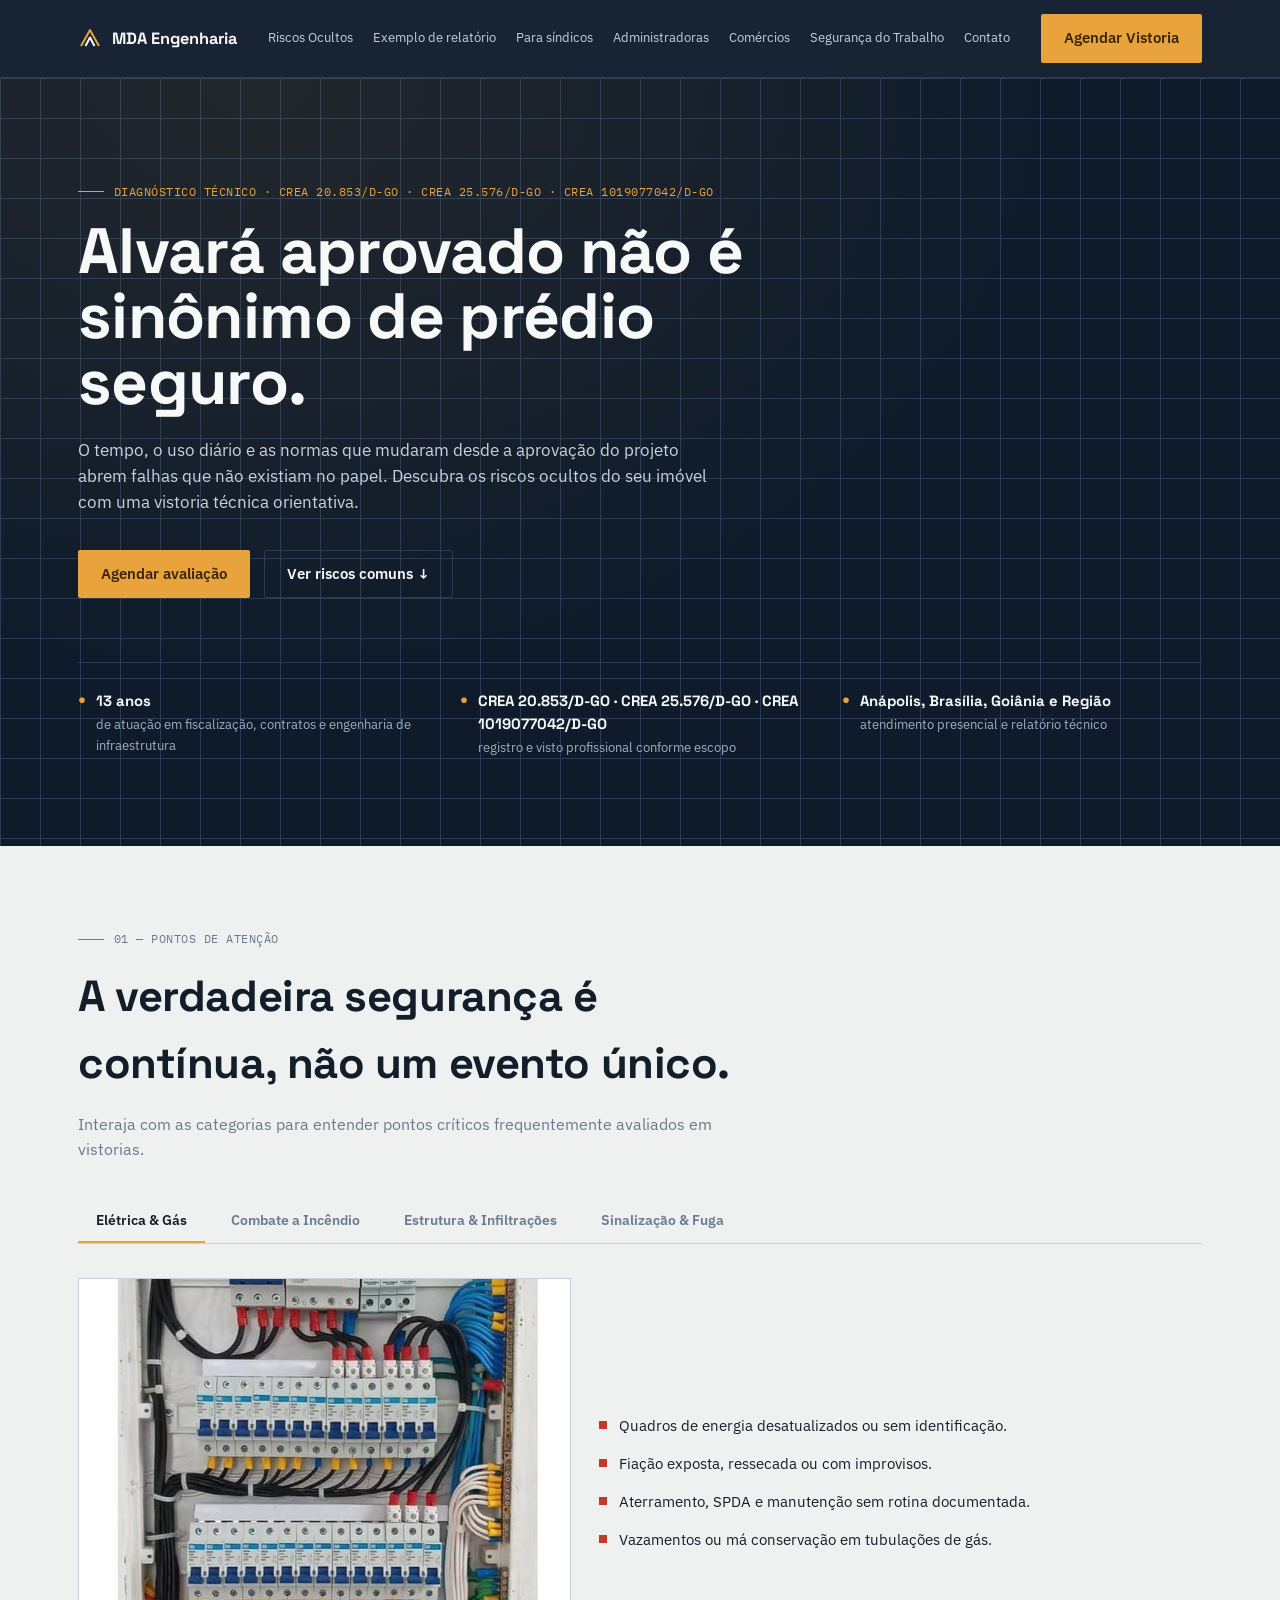
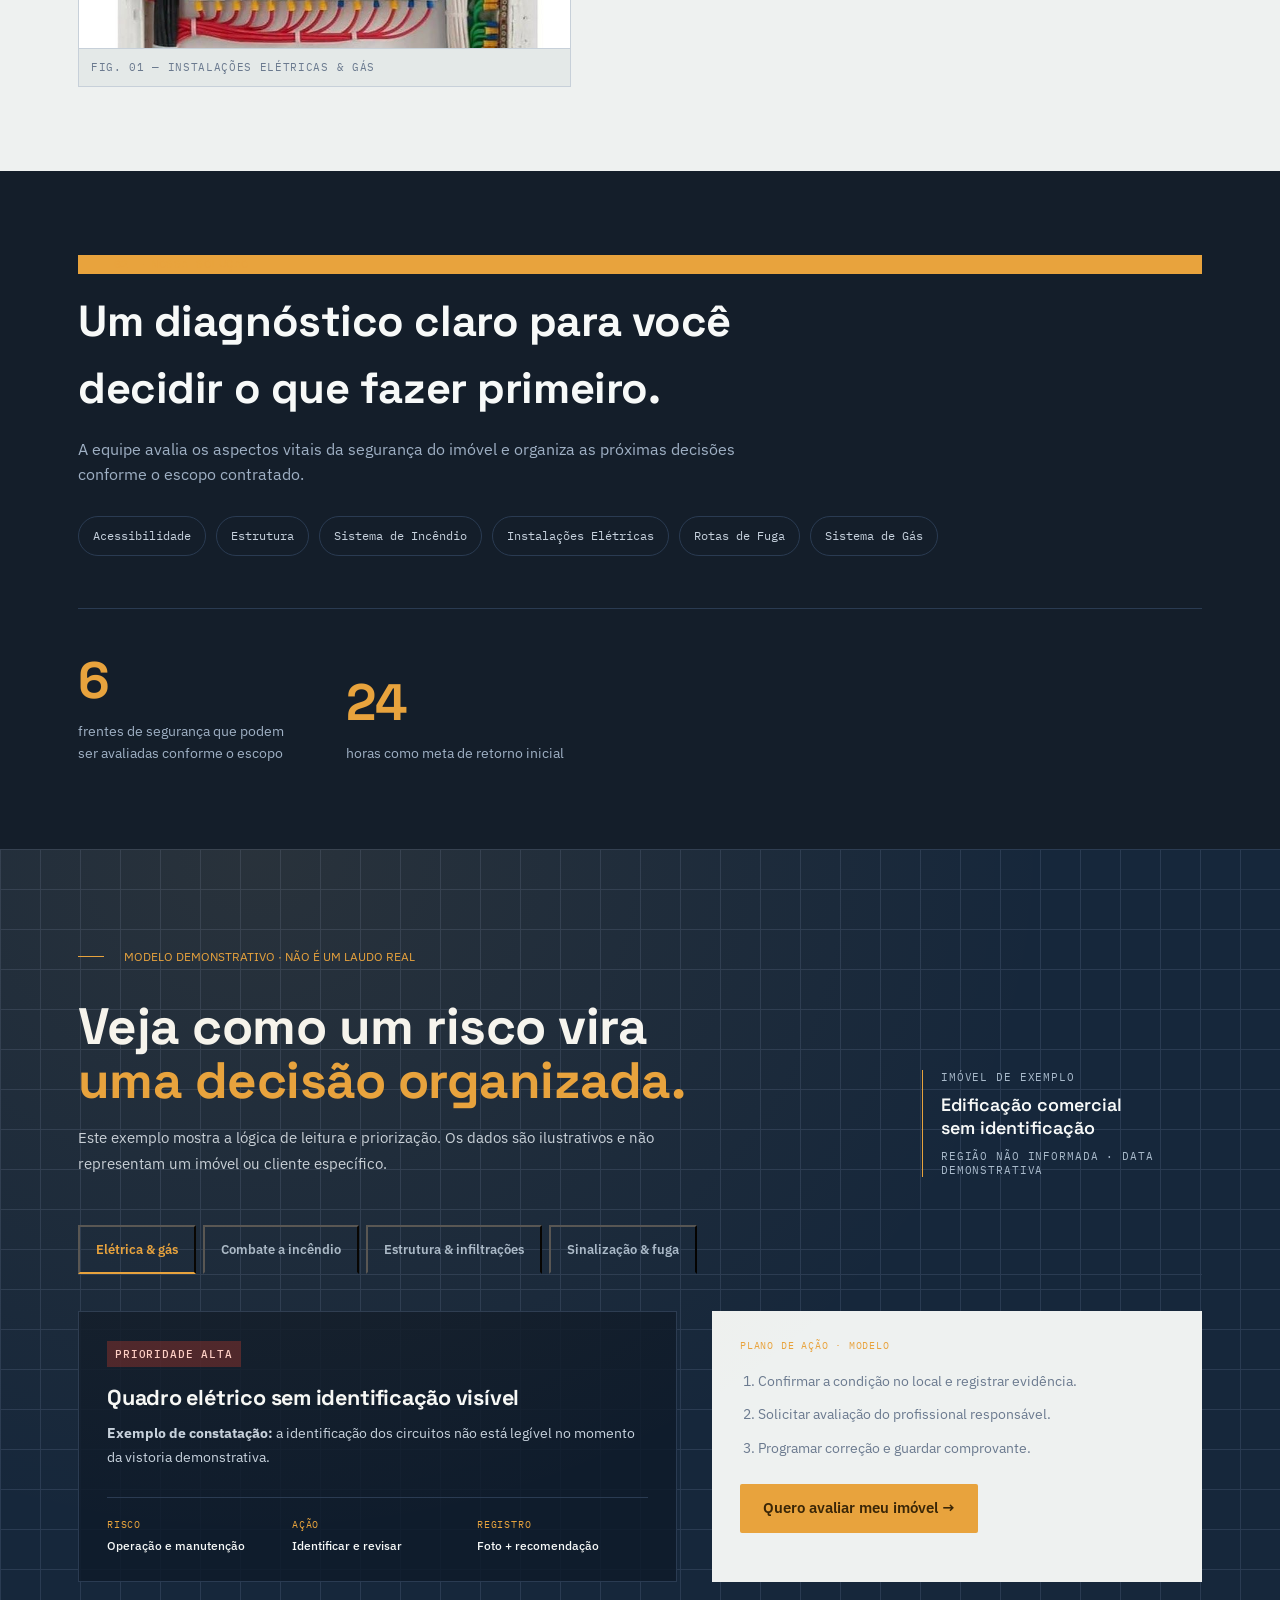
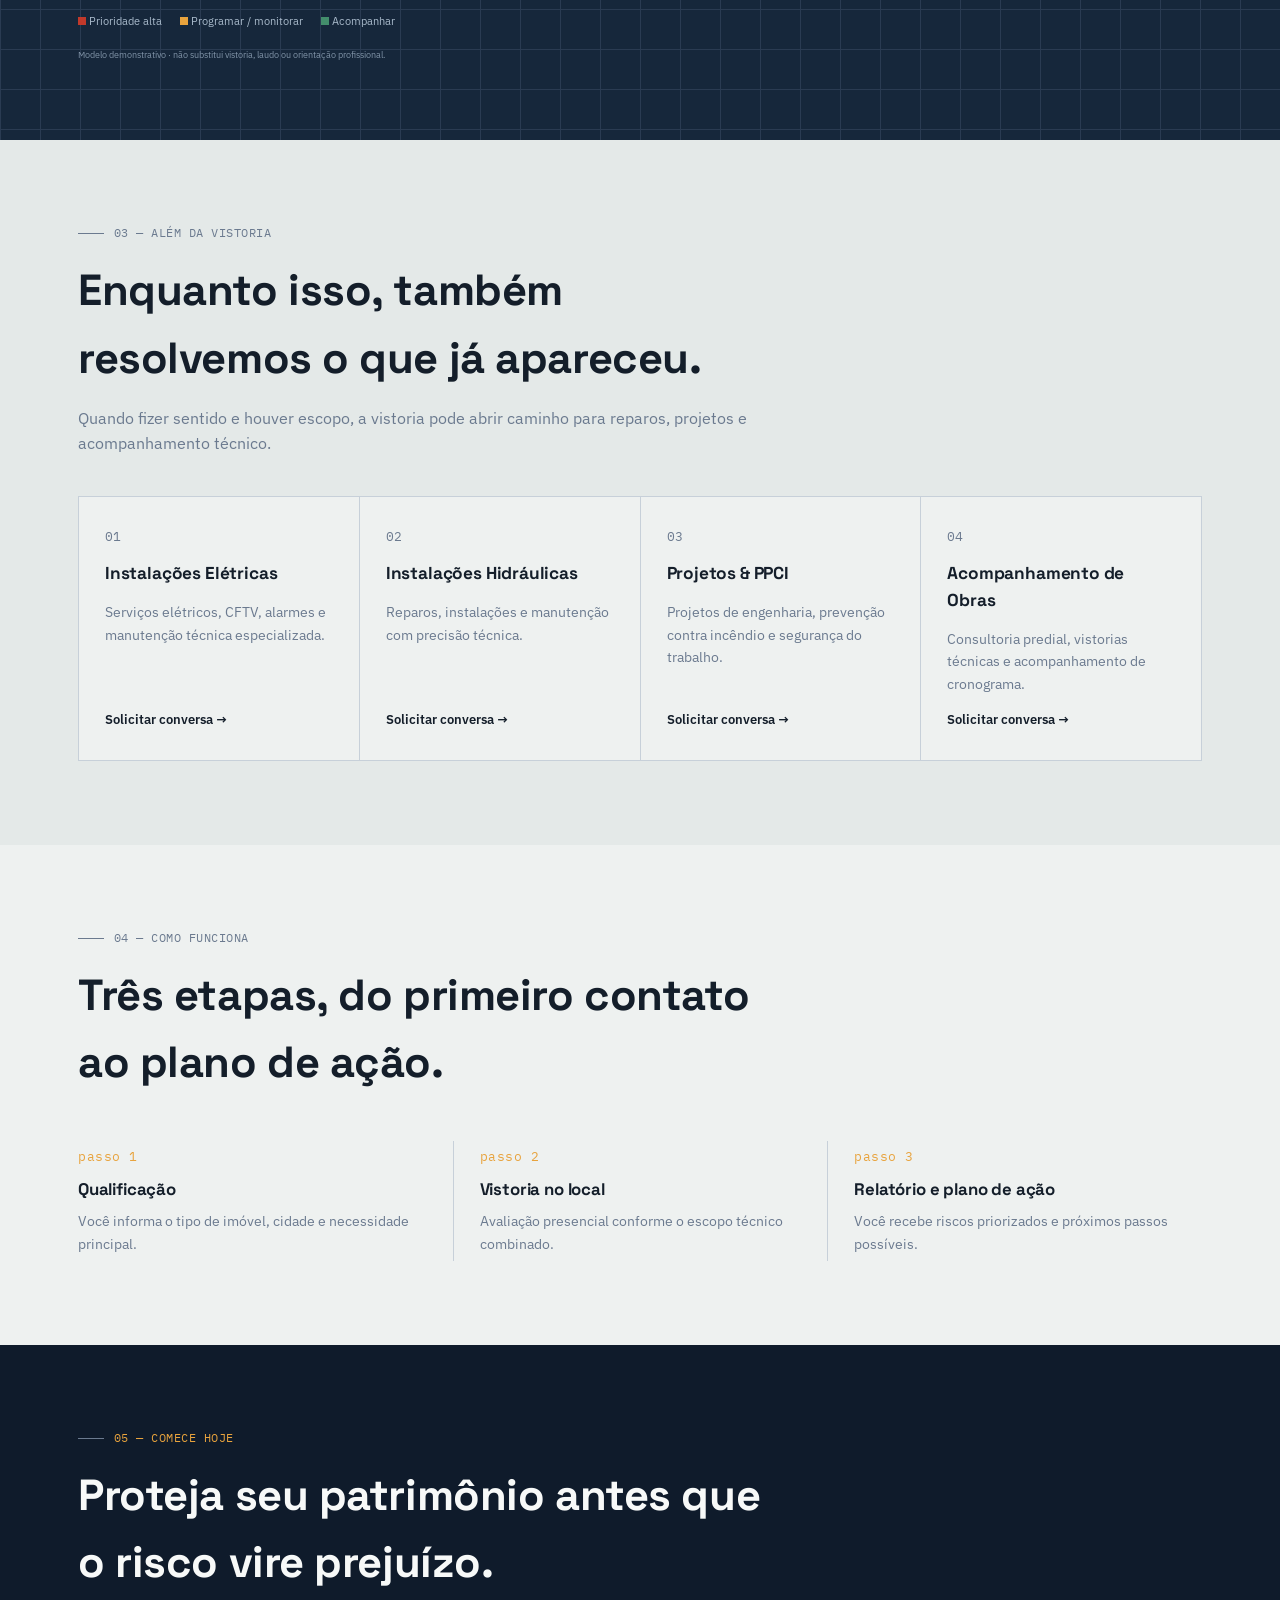
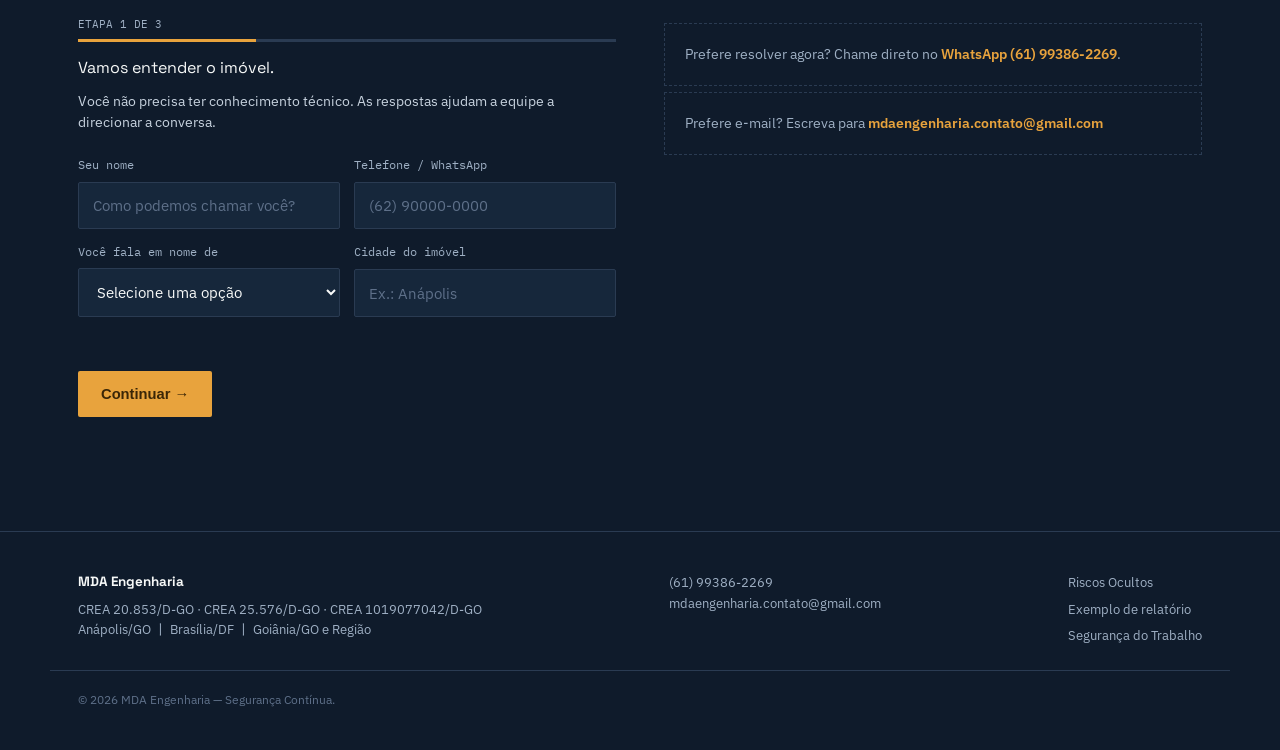
==== commit 24325a8b: "Update index.html" ====
--- a/index.html
+++ b/index.html
@@ -6,4 +6,4 @@
 <link rel="preconnect" href="https://fonts.googleapis.com">
 <link rel="preconnect" href="https://fonts.gstatic.com" crossorigin>
 <link href="https://fonts.googleapis.com/css2?family=Space+Grotesk:wght@500;600;700&family=IBM+Plex+Sans:wght@400;500;600&family=IBM+Plex+Mono:wght@400;500&display=swap" rel="stylesheet">
-<link rel="stylesheet" href="styles.css"><title>MDA Engenharia | Diagnóstico de Segurança Predial e Manutenção</title><meta name="description" content="Vistoria técnica de segurança predial em Anápolis, Brasília, Goiânia e Região. Elétrica, hidráulica, PPCI e acompanhamento de obras."></head><body><header><div class="nav wrap"><a class="brand" href="index.html" aria-label="MDA Engenharia — página inicial"><svg class="mark" viewBox="0 0 24 24" fill="none" aria-hidden="true"><path d="M3 20L12 4L21 20" stroke="#E8A33D" stroke-width="2" stroke-linejoin="round"/><path d="M7.5 20L12 11.5L16.5 20" stroke="#F7F9F8" stroke-width="2" stroke-linejoin="round"/></svg>MDA Engenharia</a><button class="menu-toggle" type="button" aria-expanded="false" aria-controls="main-nav">Menu</button><nav id="main-nav" class="navlinks" aria-label="Navegação principal"><a href="index.html#riscos">Riscos Ocultos</a><a href="index.html#relatorio">Exemplo de relatório</a><a href="sindicos.html">Para síndicos</a><a href="administradoras.html">Administradoras</a><a href="comercios.html">Comércios</a><a href="seguranca-do-trabalho.html">Segurança do Trabalho</a><a href="index.html#contato">Contato</a></nav><a href="index.html#contato" class="btn btn-accent navcta">Agendar Vistoria</a></div></header><main><section class="hero blueprint"><div class="wrap"><div class="eyebrow mono">DIAGNÓSTICO TÉCNICO · CREA 20.853/D-GO · CREA 25.576/D-GO · CREA 1019077042/D-GO</div><h1 class="hero-title">Alvará aprovado não é sinônimo de prédio seguro.</h1><p class="hero-sub">O tempo, o uso diário e as normas que mudaram desde a aprovação do projeto abrem falhas que não existiam no papel. Descubra os riscos ocultos do seu imóvel com uma vistoria técnica orientativa.</p><div class="hero-ctas"><a href="#contato" class="btn btn-accent">Agendar avaliação</a><a href="#riscos" class="btn btn-ghost">Ver riscos comuns ↓</a></div><div class="trust-strip"><div class="trust-item"><span class="trust-dot">●</span><span><b>13 anos</b>de atuação em fiscalização, contratos e engenharia de infraestrutura</span></div><div class="trust-item"><span class="trust-dot">●</span><span><b>CREA 20.853/D-GO · CREA 25.576/D-GO · CREA 1019077042/D-GO</b>registro e visto profissional conforme escopo</span></div><div class="trust-item"><span class="trust-dot">●</span><span><b>Anápolis, Brasília, Goiânia e Região</b>atendimento presencial e relatório técnico</span></div></div></div></section><section class="riscos" id="riscos"><div class="wrap"><div class="sec-label mono">01 — Pontos de Atenção</div><h2 class="sec-title">A verdadeira segurança é contínua, não um evento único.</h2><p class="sec-desc">Interaja com as categorias para entender pontos críticos frequentemente avaliados em vistorias.</p><div class="tabbar" role="tablist"><button class="tabbtn active" data-tab="eletrica">Elétrica &amp; Gás</button><button class="tabbtn" data-tab="incendio">Combate a Incêndio</button><button class="tabbtn" data-tab="estrutura">Estrutura &amp; Infiltrações</button><button class="tabbtn" data-tab="sinalizacao">Sinalização &amp; Fuga</button></div><div class="tabpanel active" data-panel="eletrica"><figure class="risco-media"><img class="risco-img" src="imagens/eletrica.jpg" alt="Ilustração de quadro de instalações elétricas"><figcaption class="mono">FIG. 01 — INSTALAÇÕES ELÉTRICAS &amp; GÁS</figcaption></figure><ul class="risco-list"><li>Quadros de energia desatualizados ou sem identificação.</li><li>Fiação exposta, ressecada ou com improvisos.</li><li>Aterramento, SPDA e manutenção sem rotina documentada.</li><li>Vazamentos ou má conservação em tubulações de gás.</li></ul></div><div class="tabpanel" data-panel="incendio"><figure class="risco-media"><img class="risco-img" src="imagens/incendio.jpg" alt="Ilustração de equipamento de combate a incêndio"><figcaption class="mono">FIG. 02 — COMBATE A INCÊNDIO</figcaption></figure><ul class="risco-list"><li>Extintores vencidos, obstruídos ou fora do local.</li><li>Hidrantes e mangueiras sem teste periódico.</li><li>Alarmes e detectores sem testes registrados.</li><li>Portas corta-fogo travadas ou sem vedação.</li></ul></div><div class="tabpanel" data-panel="estrutura"><figure class="risco-media"><img class="risco-img" src="imagens/estrutura.jpg" alt="Ilustração de fissura e infiltração"><figcaption class="mono">FIG. 03 — ESTRUTURA &amp; INFILTRAÇÕES</figcaption></figure><ul class="risco-list"><li>Fissuras, trincas ou deformações que precisam de contexto.</li><li>Infiltrações recorrentes e sinais de umidade.</li><li>Intervenções sem registro ou diagnóstico documentado.</li><li>Manutenção reativa em vez de calendário preventivo.</li></ul></div><div class="tabpanel" data-panel="sinalizacao"><figure class="risco-media"><img class="risco-img" src="imagens/sinalizacao.jpg" alt="Ilustração de sinalização e rota de fuga"><figcaption class="mono">FIG. 04 — SINALIZAÇÃO &amp; FUGA</figcaption></figure><ul class="risco-list"><li>Rotas obstruídas ou pouco intuitivas.</li><li>Sinalização sem visibilidade adequada no uso real.</li><li>Iluminação de emergência sem verificação periódica.</li><li>Ausência de rotina de orientação para ocupantes.</li></ul></div></div></section><section class="solucao" id="solucao"><div class="wrap"><div class="sec-label mono">02 — Nossa Solução</div><h2 class="sec-title">Um diagnóstico claro para você decidir o que fazer primeiro.</h2><p class="sec-desc" style="color:#9fb0c4">A equipe avalia os aspectos vitais da segurança do imóvel e organiza as próximas decisões conforme o escopo contratado.</p><div class="chips"><span class="chip">Acessibilidade</span><span class="chip">Estrutura</span><span class="chip">Sistema de Incêndio</span><span class="chip">Instalações Elétricas</span><span class="chip">Rotas de Fuga</span><span class="chip">Sistema de Gás</span></div><div class="counter-row"><div><div class="counter" data-target="6">6</div><div class="counter-label">frentes de segurança que podem ser avaliadas conforme o escopo</div></div><div><div class="counter" data-target="24">24</div><div class="counter-label">horas como meta de retorno inicial — confirme a capacidade real da equipe</div></div></div></div></section><section id="relatorio" class="report-demo blueprint"><div class="wrap"><div class="report-demo-head"><div><div class="eyebrow"><span></span> MODELO DEMONSTRATIVO · NÃO É UM LAUDO REAL</div><h2>Veja como um risco vira<br><em>uma decisão organizada.</em></h2><p class="report-demo-lead">Este exemplo mostra a lógica de leitura e priorização. Os dados são ilustrativos e não representam um imóvel ou cliente específico.</p></div><div class="report-demo-meta"><span>IMÓVEL DE EXEMPLO</span><strong>Edificação comercial<br>sem identificação</strong><small>Região não informada · data demonstrativa</small></div></div><div class="report-demo-tabs" role="tablist" aria-label="Categorias do relatório"><button type="button" role="tab" aria-selected="true" data-report-tab="eletrica">Elétrica & gás</button><button type="button" role="tab" aria-selected="false" data-report-tab="incendio">Combate a incêndio</button><button type="button" role="tab" aria-selected="false" data-report-tab="estrutura">Estrutura & infiltrações</button><button type="button" role="tab" aria-selected="false" data-report-tab="fuga">Sinalização & fuga</button></div><div class="report-demo-panel" role="tabpanel" data-report-panel="eletrica"><div class="report-summary"><span class="severity severity-high">PRIORIDADE ALTA</span><h3>Quadro elétrico sem identificação visível</h3><p><strong>Exemplo de constatação:</strong> a identificação dos circuitos não está legível no momento da vistoria demonstrativa.</p><div class="report-summary-grid"><div><span>Risco</span><strong>Operação e manutenção</strong></div><div><span>Ação</span><strong>Identificar e revisar</strong></div><div><span>Registro</span><strong>Foto + recomendação</strong></div></div></div><div class="report-action-box"><span>PLANO DE AÇÃO · MODELO</span><ol><li>Confirmar a condição no local e registrar evidência.</li><li>Solicitar avaliação do profissional responsável.</li><li>Programar correção e guardar comprovante.</li></ol><a href="#contato" class="btn btn-accent">Quero avaliar meu imóvel →</a></div></div><div class="report-demo-panel" role="tabpanel" hidden data-report-panel="incendio"><div class="report-summary"><span class="severity severity-medium">PROGRAMAR</span><h3>Sinalização de equipamento precisa ser revisada</h3><p><strong>Exemplo de constatação:</strong> a orientação visual não é imediatamente perceptível para um usuário não familiarizado com o local.</p><div class="report-summary-grid"><div><span>Risco</span><strong>Resposta e orientação</strong></div><div><span>Ação</span><strong>Revisar sinalização</strong></div><div><span>Registro</span><strong>Mapa + recomendação</strong></div></div></div><div class="report-action-box"><span>PLANO DE AÇÃO · MODELO</span><ol><li>Mapear equipamentos e rotas de acesso.</li><li>Verificar aderência ao projeto e ao uso atual.</li><li>Atualizar orientação com responsável habilitado.</li></ol><a href="#contato" class="btn btn-accent">Quero avaliar meu imóvel →</a></div></div><div class="report-demo-panel" role="tabpanel" hidden data-report-panel="estrutura"><div class="report-summary"><span class="severity severity-medium">MONITORAR</span><h3>Mancha de umidade exige investigação de origem</h3><p><strong>Exemplo de constatação:</strong> uma alteração visual isolada não determina, sozinha, a causa ou a gravidade.</p><div class="report-summary-grid"><div><span>Risco</span><strong>Conservação predial</strong></div><div><span>Ação</span><strong>Investigar origem</strong></div><div><span>Registro</span><strong>Foto + localização</strong></div></div></div><div class="report-action-box"><span>PLANO DE AÇÃO · MODELO</span><ol><li>Registrar localização, extensão e condições.</li><li>Investigar origem com escopo apropriado.</li><li>Definir reparo após diagnóstico.</li></ol><a href="#contato" class="btn btn-accent">Quero avaliar meu imóvel →</a></div></div><div class="report-demo-panel" role="tabpanel" hidden data-report-panel="fuga"><div class="report-summary"><span class="severity severity-low">ACOMPANHAR</span><h3>Rota de fuga precisa de leitura no contexto do uso</h3><p><strong>Exemplo de constatação:</strong> uma rota pode estar livre em um momento e sofrer obstrução em outro.</p><div class="report-summary-grid"><div><span>Risco</span><strong>Circulação segura</strong></div><div><span>Ação</span><strong>Orientar e acompanhar</strong></div><div><span>Registro</span><strong>Planta + checklist</strong></div></div></div><div class="report-action-box"><span>PLANO DE AÇÃO · MODELO</span><ol><li>Observar a rota em condições reais.</li><li>Registrar obstruções e responsáveis.</li><li>Incluir verificação na rotina predial.</li></ol><a href="#contato" class="btn btn-accent">Quero avaliar meu imóvel →</a></div></div><div class="report-demo-foot"><span><i class="severity-dot high"></i> Prioridade alta</span><span><i class="severity-dot medium"></i> Programar / monitorar</span><span><i class="severity-dot low"></i> Acompanhar</span><small>Modelo demonstrativo · não substitui vistoria, laudo ou orientação profissional.</small></div></div></section><section class="servicos" id="servicos"><div class="wrap"><div class="sec-label mono">03 — Além da Vistoria</div><h2 class="sec-title">Enquanto isso, também resolvemos o que já apareceu.</h2><p class="sec-desc">Quando fizer sentido e houver escopo, a vistoria pode abrir caminho para reparos, projetos e acompanhamento técnico.</p><div class="grid4"><div class="svcard"><div class="num">01</div><h3>Instalações Elétricas</h3><p>Serviços elétricos, CFTV, alarmes e manutenção técnica especializada.</p><a href="#contato">Solicitar conversa →</a></div><div class="svcard"><div class="num">02</div><h3>Instalações Hidráulicas</h3><p>Reparos, instalações e manutenção com precisão técnica.</p><a href="#contato">Solicitar conversa →</a></div><div class="svcard"><div class="num">03</div><h3>Projetos &amp; PPCI</h3><p>Projetos de engenharia, prevenção contra incêndio e segurança do trabalho.</p><a href="#contato">Solicitar conversa →</a></div><div class="svcard"><div class="num">04</div><h3>Acompanhamento de Obras</h3><p>Consultoria predial, vistorias técnicas e acompanhamento de cronograma.</p><a href="#contato">Solicitar conversa →</a></div></div></div></section><section class="processo"><div class="wrap"><div class="sec-label mono">04 — Como Funciona</div><h2 class="sec-title">Três etapas, do primeiro contato ao plano de ação.</h2><div class="steps"><div class="step"><div class="n mono">passo 1</div><h3>Qualificação</h3><p>Você informa o tipo de imóvel, cidade e necessidade principal.</p></div><div class="step"><div class="n mono">passo 2</div><h3>Vistoria no local</h3><p>Avaliação presencial conforme o escopo técnico combinado.</p></div><div class="step"><div class="n mono">passo 3</div><h3>Relatório e plano de ação</h3><p>Você recebe riscos priorizados e próximos passos possíveis.</p></div></div></div></section><section class="cta-final" id="contato"><div class="wrap"><div class="sec-label mono" style="color:var(--accent)">05 — Comece Hoje</div><h2 class="sec-title">Proteja seu patrimônio antes que o risco vire prejuízo.</h2><div class="cta-grid"><form id="lead-qualification-form" class="lead-form" data-endpoint="https://formspree.io/f/moeqjzrk" novalidate><input type="hidden" name="source_page"><input type="hidden" name="utm_source"><input type="hidden" name="utm_medium"><input type="hidden" name="utm_campaign"><div class="form-progress"><span id="form-progress-label">Etapa 1 de 3</span><i><b id="form-progress-bar"></b></i></div><fieldset data-form-step="1"><legend style="color:var(--white);font-family:'Space Grotesk'">Vamos entender o imóvel.</legend><p class="form-intro">Você não precisa ter conhecimento técnico. As respostas ajudam a equipe a direcionar a conversa.</p><div class="form-grid"><label>Seu nome<input name="name" type="text" autocomplete="name" placeholder="Como podemos chamar você?" required></label><label>Telefone / WhatsApp<input name="phone" type="tel" autocomplete="tel" placeholder="(62) 90000-0000" required></label><label>Você fala em nome de<select name="profile" required><option value="">Selecione uma opção</option><option value="sindico">Condomínio / síndico</option><option value="administradora">Administradora</option><option value="comercio">Comércio ou empresa</option><option value="outro">Outro tipo de imóvel</option></select></label><label>Cidade do imóvel<input name="city" type="text" autocomplete="address-level2" placeholder="Ex.: Anápolis" required></label></div><button type="button" class="btn btn-accent form-next">Continuar →</button></fieldset><fieldset data-form-step="2" hidden><legend style="color:var(--white);font-family:'Space Grotesk'">Qual é a necessidade principal?</legend><p class="form-intro">Selecione o que melhor descreve a situação.</p><div class="choice-grid"><label class="choice"><input type="radio" name="need" value="vistoria-inicial" required><span><b>Vistoria inicial</b><small>Identificar riscos e prioridades.</small></span></label><label class="choice"><input type="radio" name="need" value="laudo-relatorio"><span><b>Laudo ou relatório</b><small>Documentar uma condição.</small></span></label><label class="choice"><input type="radio" name="need" value="incendio-ppci"><span><b>Incêndio / PPCI</b><small>Revisar prevenção e combate.</small></span></label><label class="choice"><input type="radio" name="need" value="eletrica-gas"><span><b>Elétrica ou gás</b><small>Revisar instalações e sinais.</small></span></label><label class="choice"><input type="radio" name="need" value="estrutura-infiltracao"><span><b>Estrutura / infiltração</b><small>Investigar sinais no imóvel.</small></span></label><label class="choice"><input type="radio" name="need" value="manutencao"><span><b>Manutenção</b><small>Organizar correções e continuidade.</small></span></label></div><label style="margin-top:18px">Conte um pouco mais, se quiser<textarea name="context" rows="4" placeholder="Descreva o que aconteceu e se existe alguma urgência percebida."></textarea></label><div class="form-nav"><button type="button" class="btn btn-outline-dark form-back">← Voltar</button><button type="button" class="btn btn-accent form-next">Continuar →</button></div></fieldset><fieldset data-form-step="3" hidden><legend style="color:var(--white);font-family:'Space Grotesk'">Qual é o melhor próximo passo?</legend><p class="form-intro">Vamos registrar sua preferência para a equipe responder objetivamente.</p><div class="form-grid"><label>Prazo desejado<select name="timing" required><option value="">Selecione</option><option value="entender-agora">Quero entender agora</option><option value="proximas-semanas">Próximas semanas</option><option value="proximo-mes">Próximo mês</option><option value="sem-prazo">Ainda pesquisando</option></select></label><label>Melhor canal<select name="preferred_channel" required><option value="">Selecione</option><option value="whatsapp">WhatsApp</option><option value="telefone">Ligação</option><option value="email">E-mail</option></select></label><label>E-mail (opcional)<input name="email" type="email" autocomplete="email" placeholder="voce@email.com"></label></div><label style="display:flex;grid-template-columns:auto 1fr;align-items:flex-start;gap:9px;margin-top:18px;color:#9fb0c4"><input name="consent" type="checkbox" required style="width:auto;margin-top:4px"><span>Autorizo o contato para tratar esta solicitação.</span></label><div class="form-nav"><button type="button" class="btn btn-outline-dark form-back">← Voltar</button><button type="submit" class="btn btn-accent">Enviar e falar com a equipe →</button></div></fieldset><p id="lead-form-status" class="form-status" role="status" aria-live="polite"></p></form><div><div class="whatsapp-inline">Prefere resolver agora? Chame direto no <a href="https://wa.me/5561993862269?text=Ol%C3%A1%2C%20quero%20agendar%20uma%20avalia%C3%A7%C3%A3o%20t%C3%A9cnica.">WhatsApp (61) 99386-2269</a>.</div><div class="whatsapp-inline">Prefere e-mail? Escreva para <a href="mailto:mdaengenharia.contato@gmail.com">mdaengenharia.contato@gmail.com</a></div></div></div></div></section></main><footer><div class="wrap footgrid"><div><div class="footbrand">MDA Engenharia</div><div style="margin-top:6px">CREA 20.853/D-GO · CREA 25.576/D-GO · CREA 1019077042/D-GO</div><div>Anápolis/GO 〡 Brasília/DF 〡 Goiânia/GO e Região</div></div><div><div>(61) 99386-2269</div><div>mdaengenharia.contato@gmail.com</div></div><div><a href="index.html#riscos">Riscos Ocultos</a><br><a href="index.html#relatorio" style="display:inline-block;margin-top:6px">Exemplo de relatório</a><br><a href="seguranca-do-trabalho.html" style="display:inline-block;margin-top:6px">Segurança do Trabalho</a></div></div><div class="wrap" style="margin-top:24px;padding-top:20px;border-top:1px solid var(--line-dark);font-size:.76rem;color:#5E7089">© 2026 MDA Engenharia — Segurança Contínua.</div></footer><script src="script.js" defer></script></body></html>+<link rel="stylesheet" href="styles.css"><title>MDA Engenharia | Diagnóstico de Segurança Predial e Manutenção</title><meta name="description" content="Vistoria técnica de segurança predial em Anápolis, Brasília, Goiânia e Região. Elétrica, hidráulica, PPCI e acompanhamento de obras."></head><body><header><div class="nav wrap"><a class="brand" href="index.html" aria-label="MDA Engenharia — página inicial"><svg class="mark" viewBox="0 0 24 24" fill="none" aria-hidden="true"><path d="M3 20L12 4L21 20" stroke="#E8A33D" stroke-width="2" stroke-linejoin="round"/><path d="M7.5 20L12 11.5L16.5 20" stroke="#F7F9F8" stroke-width="2" stroke-linejoin="round"/></svg>MDA Engenharia</a><button class="menu-toggle" type="button" aria-expanded="false" aria-controls="main-nav">Menu</button><nav id="main-nav" class="navlinks" aria-label="Navegação principal"><a href="index.html#riscos">Riscos Ocultos</a><a href="index.html#relatorio">Exemplo de relatório</a><a href="sindicos.html">Para síndicos</a><a href="administradoras.html">Administradoras</a><a href="comercios.html">Comércios</a><a href="seguranca-do-trabalho.html">Segurança do Trabalho</a><a href="index.html#contato">Contato</a></nav><a href="index.html#contato" class="btn btn-accent navcta">Agendar Vistoria</a></div></header><main><section class="hero blueprint"><div class="wrap"><div class="eyebrow mono">DIAGNÓSTICO TÉCNICO · CREA 20.853/D-GO · CREA 25.576/D-GO · CREA 1019077042/D-GO</div><h1 class="hero-title">Alvará aprovado não é sinônimo de prédio seguro.</h1><p class="hero-sub">O tempo, o uso diário e as normas que mudaram desde a aprovação do projeto abrem falhas que não existiam no papel. Descubra os riscos ocultos do seu imóvel com uma vistoria técnica orientativa.</p><div class="hero-ctas"><a href="#contato" class="btn btn-accent">Agendar avaliação</a><a href="#riscos" class="btn btn-ghost">Ver riscos comuns ↓</a></div><div class="trust-strip"><div class="trust-item"><span class="trust-dot">●</span><span><b>13 anos</b>de atuação em fiscalização, contratos e engenharia de infraestrutura</span></div><div class="trust-item"><span class="trust-dot">●</span><span><b>CREA 20.853/D-GO · CREA 25.576/D-GO · CREA 1019077042/D-GO</b>registro e visto profissional conforme escopo</span></div><div class="trust-item"><span class="trust-dot">●</span><span><b>Anápolis, Brasília, Goiânia e Região</b>atendimento presencial e relatório técnico</span></div></div></div></section><section class="riscos" id="riscos"><div class="wrap"><div class="sec-label mono">01 — Pontos de Atenção</div><h2 class="sec-title">A verdadeira segurança é contínua, não um evento único.</h2><p class="sec-desc">Interaja com as categorias para entender pontos críticos frequentemente avaliados em vistorias.</p><div class="tabbar" role="tablist"><button class="tabbtn active" data-tab="eletrica">Elétrica &amp; Gás</button><button class="tabbtn" data-tab="incendio">Combate a Incêndio</button><button class="tabbtn" data-tab="estrutura">Estrutura &amp; Infiltrações</button><button class="tabbtn" data-tab="sinalizacao">Sinalização &amp; Fuga</button></div><div class="tabpanel active" data-panel="eletrica"><figure class="risco-media"><img class="risco-img" src="imagens/eletrica.jpg" alt="Ilustração de quadro de instalações elétricas"><figcaption class="mono">FIG. 01 — INSTALAÇÕES ELÉTRICAS &amp; GÁS</figcaption></figure><ul class="risco-list"><li>Quadros de energia desatualizados ou sem identificação.</li><li>Fiação exposta, ressecada ou com improvisos.</li><li>Aterramento, SPDA e manutenção sem rotina documentada.</li><li>Vazamentos ou má conservação em tubulações de gás.</li></ul></div><div class="tabpanel" data-panel="incendio"><figure class="risco-media"><img class="risco-img" src="imagens/incendio.jpg" alt="Ilustração de equipamento de combate a incêndio"><figcaption class="mono">FIG. 02 — COMBATE A INCÊNDIO</figcaption></figure><ul class="risco-list"><li>Extintores vencidos, obstruídos ou fora do local.</li><li>Hidrantes e mangueiras sem teste periódico.</li><li>Alarmes e detectores sem testes registrados.</li><li>Portas corta-fogo travadas ou sem vedação.</li></ul></div><div class="tabpanel" data-panel="estrutura"><figure class="risco-media"><img class="risco-img" src="imagens/estrutura.jpg" alt="Ilustração de fissura e infiltração"><figcaption class="mono">FIG. 03 — ESTRUTURA &amp; INFILTRAÇÕES</figcaption></figure><ul class="risco-list"><li>Fissuras, trincas ou deformações que precisam de contexto.</li><li>Infiltrações recorrentes e sinais de umidade.</li><li>Intervenções sem registro ou diagnóstico documentado.</li><li>Manutenção reativa em vez de calendário preventivo.</li></ul></div><div class="tabpanel" data-panel="sinalizacao"><figure class="risco-media"><img class="risco-img" src="imagens/sinalizacao.jpg" alt="Ilustração de sinalização e rota de fuga"><figcaption class="mono">FIG. 04 — SINALIZAÇÃO &amp; FUGA</figcaption></figure><ul class="risco-list"><li>Rotas obstruídas ou pouco intuitivas.</li><li>Sinalização sem visibilidade adequada no uso real.</li><li>Iluminação de emergência sem verificação periódica.</li><li>Ausência de rotina de orientação para ocupantes.</li></ul></div></div></section><section class="solucao" id="solucao"><div class="wrap"><div class="sec-label mono">02 — Nossa Solução</div><h2 class="sec-title">Um diagnóstico claro para você decidir o que fazer primeiro.</h2><p class="sec-desc" style="color:#9fb0c4">A equipe avalia os aspectos vitais da segurança do imóvel e organiza as próximas decisões conforme o escopo contratado.</p><div class="chips"><span class="chip">Acessibilidade</span><span class="chip">Estrutura</span><span class="chip">Sistema de Incêndio</span><span class="chip">Instalações Elétricas</span><span class="chip">Rotas de Fuga</span><span class="chip">Sistema de Gás</span></div><div class="counter-row"><div><div class="counter" data-target="6">6</div><div class="counter-label">frentes de segurança que podem ser avaliadas conforme o escopo</div></div><div><div class="counter" data-target="24">24</div><div class="counter-label">horas como meta de retorno inicial</div></div></div></div></section><section id="relatorio" class="report-demo blueprint"><div class="wrap"><div class="report-demo-head"><div><div class="eyebrow"><span></span> MODELO DEMONSTRATIVO · NÃO É UM LAUDO REAL</div><h2>Veja como um risco vira<br><em>uma decisão organizada.</em></h2><p class="report-demo-lead">Este exemplo mostra a lógica de leitura e priorização. Os dados são ilustrativos e não representam um imóvel ou cliente específico.</p></div><div class="report-demo-meta"><span>IMÓVEL DE EXEMPLO</span><strong>Edificação comercial<br>sem identificação</strong><small>Região não informada · data demonstrativa</small></div></div><div class="report-demo-tabs" role="tablist" aria-label="Categorias do relatório"><button type="button" role="tab" aria-selected="true" data-report-tab="eletrica">Elétrica & gás</button><button type="button" role="tab" aria-selected="false" data-report-tab="incendio">Combate a incêndio</button><button type="button" role="tab" aria-selected="false" data-report-tab="estrutura">Estrutura & infiltrações</button><button type="button" role="tab" aria-selected="false" data-report-tab="fuga">Sinalização & fuga</button></div><div class="report-demo-panel" role="tabpanel" data-report-panel="eletrica"><div class="report-summary"><span class="severity severity-high">PRIORIDADE ALTA</span><h3>Quadro elétrico sem identificação visível</h3><p><strong>Exemplo de constatação:</strong> a identificação dos circuitos não está legível no momento da vistoria demonstrativa.</p><div class="report-summary-grid"><div><span>Risco</span><strong>Operação e manutenção</strong></div><div><span>Ação</span><strong>Identificar e revisar</strong></div><div><span>Registro</span><strong>Foto + recomendação</strong></div></div></div><div class="report-action-box"><span>PLANO DE AÇÃO · MODELO</span><ol><li>Confirmar a condição no local e registrar evidência.</li><li>Solicitar avaliação do profissional responsável.</li><li>Programar correção e guardar comprovante.</li></ol><a href="#contato" class="btn btn-accent">Quero avaliar meu imóvel →</a></div></div><div class="report-demo-panel" role="tabpanel" hidden data-report-panel="incendio"><div class="report-summary"><span class="severity severity-medium">PROGRAMAR</span><h3>Sinalização de equipamento precisa ser revisada</h3><p><strong>Exemplo de constatação:</strong> a orientação visual não é imediatamente perceptível para um usuário não familiarizado com o local.</p><div class="report-summary-grid"><div><span>Risco</span><strong>Resposta e orientação</strong></div><div><span>Ação</span><strong>Revisar sinalização</strong></div><div><span>Registro</span><strong>Mapa + recomendação</strong></div></div></div><div class="report-action-box"><span>PLANO DE AÇÃO · MODELO</span><ol><li>Mapear equipamentos e rotas de acesso.</li><li>Verificar aderência ao projeto e ao uso atual.</li><li>Atualizar orientação com responsável habilitado.</li></ol><a href="#contato" class="btn btn-accent">Quero avaliar meu imóvel →</a></div></div><div class="report-demo-panel" role="tabpanel" hidden data-report-panel="estrutura"><div class="report-summary"><span class="severity severity-medium">MONITORAR</span><h3>Mancha de umidade exige investigação de origem</h3><p><strong>Exemplo de constatação:</strong> uma alteração visual isolada não determina, sozinha, a causa ou a gravidade.</p><div class="report-summary-grid"><div><span>Risco</span><strong>Conservação predial</strong></div><div><span>Ação</span><strong>Investigar origem</strong></div><div><span>Registro</span><strong>Foto + localização</strong></div></div></div><div class="report-action-box"><span>PLANO DE AÇÃO · MODELO</span><ol><li>Registrar localização, extensão e condições.</li><li>Investigar origem com escopo apropriado.</li><li>Definir reparo após diagnóstico.</li></ol><a href="#contato" class="btn btn-accent">Quero avaliar meu imóvel →</a></div></div><div class="report-demo-panel" role="tabpanel" hidden data-report-panel="fuga"><div class="report-summary"><span class="severity severity-low">ACOMPANHAR</span><h3>Rota de fuga precisa de leitura no contexto do uso</h3><p><strong>Exemplo de constatação:</strong> uma rota pode estar livre em um momento e sofrer obstrução em outro.</p><div class="report-summary-grid"><div><span>Risco</span><strong>Circulação segura</strong></div><div><span>Ação</span><strong>Orientar e acompanhar</strong></div><div><span>Registro</span><strong>Planta + checklist</strong></div></div></div><div class="report-action-box"><span>PLANO DE AÇÃO · MODELO</span><ol><li>Observar a rota em condições reais.</li><li>Registrar obstruções e responsáveis.</li><li>Incluir verificação na rotina predial.</li></ol><a href="#contato" class="btn btn-accent">Quero avaliar meu imóvel →</a></div></div><div class="report-demo-foot"><span><i class="severity-dot high"></i> Prioridade alta</span><span><i class="severity-dot medium"></i> Programar / monitorar</span><span><i class="severity-dot low"></i> Acompanhar</span><small>Modelo demonstrativo · não substitui vistoria, laudo ou orientação profissional.</small></div></div></section><section class="servicos" id="servicos"><div class="wrap"><div class="sec-label mono">03 — Além da Vistoria</div><h2 class="sec-title">Enquanto isso, também resolvemos o que já apareceu.</h2><p class="sec-desc">Quando fizer sentido e houver escopo, a vistoria pode abrir caminho para reparos, projetos e acompanhamento técnico.</p><div class="grid4"><div class="svcard"><div class="num">01</div><h3>Instalações Elétricas</h3><p>Serviços elétricos, CFTV, alarmes e manutenção técnica especializada.</p><a href="#contato">Solicitar conversa →</a></div><div class="svcard"><div class="num">02</div><h3>Instalações Hidráulicas</h3><p>Reparos, instalações e manutenção com precisão técnica.</p><a href="#contato">Solicitar conversa →</a></div><div class="svcard"><div class="num">03</div><h3>Projetos &amp; PPCI</h3><p>Projetos de engenharia, prevenção contra incêndio e segurança do trabalho.</p><a href="#contato">Solicitar conversa →</a></div><div class="svcard"><div class="num">04</div><h3>Acompanhamento de Obras</h3><p>Consultoria predial, vistorias técnicas e acompanhamento de cronograma.</p><a href="#contato">Solicitar conversa →</a></div></div></div></section><section class="processo"><div class="wrap"><div class="sec-label mono">04 — Como Funciona</div><h2 class="sec-title">Três etapas, do primeiro contato ao plano de ação.</h2><div class="steps"><div class="step"><div class="n mono">passo 1</div><h3>Qualificação</h3><p>Você informa o tipo de imóvel, cidade e necessidade principal.</p></div><div class="step"><div class="n mono">passo 2</div><h3>Vistoria no local</h3><p>Avaliação presencial conforme o escopo técnico combinado.</p></div><div class="step"><div class="n mono">passo 3</div><h3>Relatório e plano de ação</h3><p>Você recebe riscos priorizados e próximos passos possíveis.</p></div></div></div></section><section class="cta-final" id="contato"><div class="wrap"><div class="sec-label mono" style="color:var(--accent)">05 — Comece Hoje</div><h2 class="sec-title">Proteja seu patrimônio antes que o risco vire prejuízo.</h2><div class="cta-grid"><form id="lead-qualification-form" class="lead-form" data-endpoint="https://formspree.io/f/moeqjzrk" novalidate><input type="hidden" name="source_page"><input type="hidden" name="utm_source"><input type="hidden" name="utm_medium"><input type="hidden" name="utm_campaign"><div class="form-progress"><span id="form-progress-label">Etapa 1 de 3</span><i><b id="form-progress-bar"></b></i></div><fieldset data-form-step="1"><legend style="color:var(--white);font-family:'Space Grotesk'">Vamos entender o imóvel.</legend><p class="form-intro">Você não precisa ter conhecimento técnico. As respostas ajudam a equipe a direcionar a conversa.</p><div class="form-grid"><label>Seu nome<input name="name" type="text" autocomplete="name" placeholder="Como podemos chamar você?" required></label><label>Telefone / WhatsApp<input name="phone" type="tel" autocomplete="tel" placeholder="(62) 90000-0000" required></label><label>Você fala em nome de<select name="profile" required><option value="">Selecione uma opção</option><option value="sindico">Condomínio / síndico</option><option value="administradora">Administradora</option><option value="comercio">Comércio ou empresa</option><option value="outro">Outro tipo de imóvel</option></select></label><label>Cidade do imóvel<input name="city" type="text" autocomplete="address-level2" placeholder="Ex.: Anápolis" required></label></div><button type="button" class="btn btn-accent form-next">Continuar →</button></fieldset><fieldset data-form-step="2" hidden><legend style="color:var(--white);font-family:'Space Grotesk'">Qual é a necessidade principal?</legend><p class="form-intro">Selecione o que melhor descreve a situação.</p><div class="choice-grid"><label class="choice"><input type="radio" name="need" value="vistoria-inicial" required><span><b>Vistoria inicial</b><small>Identificar riscos e prioridades.</small></span></label><label class="choice"><input type="radio" name="need" value="laudo-relatorio"><span><b>Laudo ou relatório</b><small>Documentar uma condição.</small></span></label><label class="choice"><input type="radio" name="need" value="incendio-ppci"><span><b>Incêndio / PPCI</b><small>Revisar prevenção e combate.</small></span></label><label class="choice"><input type="radio" name="need" value="eletrica-gas"><span><b>Elétrica ou gás</b><small>Revisar instalações e sinais.</small></span></label><label class="choice"><input type="radio" name="need" value="estrutura-infiltracao"><span><b>Estrutura / infiltração</b><small>Investigar sinais no imóvel.</small></span></label><label class="choice"><input type="radio" name="need" value="manutencao"><span><b>Manutenção</b><small>Organizar correções e continuidade.</small></span></label></div><label style="margin-top:18px">Conte um pouco mais, se quiser<textarea name="context" rows="4" placeholder="Descreva o que aconteceu e se existe alguma urgência percebida."></textarea></label><div class="form-nav"><button type="button" class="btn btn-outline-dark form-back">← Voltar</button><button type="button" class="btn btn-accent form-next">Continuar →</button></div></fieldset><fieldset data-form-step="3" hidden><legend style="color:var(--white);font-family:'Space Grotesk'">Qual é o melhor próximo passo?</legend><p class="form-intro">Vamos registrar sua preferência para a equipe responder objetivamente.</p><div class="form-grid"><label>Prazo desejado<select name="timing" required><option value="">Selecione</option><option value="entender-agora">Quero entender agora</option><option value="proximas-semanas">Próximas semanas</option><option value="proximo-mes">Próximo mês</option><option value="sem-prazo">Ainda pesquisando</option></select></label><label>Melhor canal<select name="preferred_channel" required><option value="">Selecione</option><option value="whatsapp">WhatsApp</option><option value="telefone">Ligação</option><option value="email">E-mail</option></select></label><label>E-mail (opcional)<input name="email" type="email" autocomplete="email" placeholder="voce@email.com"></label></div><label style="display:flex;grid-template-columns:auto 1fr;align-items:flex-start;gap:9px;margin-top:18px;color:#9fb0c4"><input name="consent" type="checkbox" required style="width:auto;margin-top:4px"><span>Autorizo o contato para tratar esta solicitação.</span></label><div class="form-nav"><button type="button" class="btn btn-outline-dark form-back">← Voltar</button><button type="submit" class="btn btn-accent">Enviar e falar com a equipe →</button></div></fieldset><p id="lead-form-status" class="form-status" role="status" aria-live="polite"></p></form><div><div class="whatsapp-inline">Prefere resolver agora? Chame direto no <a href="https://wa.me/5561993862269?text=Ol%C3%A1%2C%20quero%20agendar%20uma%20avalia%C3%A7%C3%A3o%20t%C3%A9cnica.">WhatsApp (61) 99386-2269</a>.</div><div class="whatsapp-inline">Prefere e-mail? Escreva para <a href="mailto:mdaengenharia.contato@gmail.com">mdaengenharia.contato@gmail.com</a></div></div></div></div></section></main><footer><div class="wrap footgrid"><div><div class="footbrand">MDA Engenharia</div><div style="margin-top:6px">CREA 20.853/D-GO · CREA 25.576/D-GO · CREA 1019077042/D-GO</div><div>Anápolis/GO 〡 Brasília/DF 〡 Goiânia/GO e Região</div></div><div><div>(61) 99386-2269</div><div>mdaengenharia.contato@gmail.com</div></div><div><a href="index.html#riscos">Riscos Ocultos</a><br><a href="index.html#relatorio" style="display:inline-block;margin-top:6px">Exemplo de relatório</a><br><a href="seguranca-do-trabalho.html" style="display:inline-block;margin-top:6px">Segurança do Trabalho</a></div></div><div class="wrap" style="margin-top:24px;padding-top:20px;border-top:1px solid var(--line-dark);font-size:.76rem;color:#5E7089">© 2026 MDA Engenharia — Segurança Contínua.</div></footer><script src="script.js?v=20260903-2" defer></script></body></html>
--- a/styles.css
+++ b/styles.css
@@ -3,7 +3,7 @@
 *{box-sizing:border-box;margin:0;padding:0}html{scroll-behavior:smooth}body{font-family:'IBM Plex Sans',sans-serif;color:var(--ink);background:var(--paper);line-height:1.55;-webkit-font-smoothing:antialiased}h1,h2,h3{font-family:'Space Grotesk',sans-serif;font-weight:700;letter-spacing:-.01em}a{color:inherit;text-decoration:none}img,svg{display:block;max-width:100%}.wrap{max-width:1180px;margin:0 auto;padding:0 28px}button:focus-visible,a:focus-visible,input:focus-visible,select:focus-visible,textarea:focus-visible{outline:2px solid var(--accent);outline-offset:2px}.mono{font-family:'IBM Plex Mono',monospace;letter-spacing:.04em}.blueprint{background-color:var(--bg-dark);background-image:linear-gradient(var(--line-dark) 1px,transparent 1px),linear-gradient(90deg,var(--line-dark) 1px,transparent 1px);background-size:40px 40px;color:var(--white);position:relative}.blueprint:before{content:"";position:absolute;inset:0;background:radial-gradient(ellipse at 20% 0%,rgba(232,163,61,.09),transparent 55%);pointer-events:none}.btn{display:inline-flex;align-items:center;gap:8px;padding:12px 22px;border-radius:var(--radius);font-weight:600;font-size:.92rem;border:1px solid transparent;cursor:pointer;transition:transform .16s ease,box-shadow .16s ease,color .16s ease,background .16s ease}.btn:hover{transform:translateY(-1px)}.btn:active{transform:scale(.97)}.btn-accent{background:var(--accent);color:var(--accent-ink)}.btn-accent:hover{box-shadow:0 6px 18px rgba(232,163,61,.35)}.btn-ghost{border-color:var(--line-dark);color:var(--white);background:transparent}.btn-ghost:hover{border-color:var(--accent);color:var(--accent)}.btn-outline-dark{border-color:var(--line);color:var(--ink);background:transparent}.btn-outline-dark:hover{border-color:var(--ink)}
 header{position:sticky;top:0;z-index:50;background:rgba(15,27,43,.96);backdrop-filter:blur(8px);border-bottom:1px solid var(--line-dark)}.nav{display:flex;align-items:center;justify-content:space-between;gap:24px;padding:14px 28px}.brand{color:var(--white);font-family:'Space Grotesk';font-weight:700;font-size:1.02rem;display:flex;align-items:center;gap:10px;white-space:nowrap}.brand .mark{width:24px;height:24px;flex:none}.navlinks{display:flex;gap:20px;align-items:center}.navlinks a{color:#c7d2de;font-size:.82rem;transition:color .15s}.navlinks a:hover,.navlinks a[aria-current="page"]{color:var(--accent)}.navcta{display:inline-flex}.menu-toggle{display:none;background:transparent;color:var(--white);border:1px solid var(--line-dark);padding:8px 11px;font-size:.78rem}
 .hero{padding:96px 0 88px}.hero>*{position:relative;z-index:1}.eyebrow{display:inline-flex;align-items:center;gap:10px;color:var(--accent);font-size:.78rem;text-transform:uppercase;padding-bottom:18px}.eyebrow:before{content:"";width:26px;height:1px;background:var(--accent)}h1.hero-title{font-size:clamp(2.4rem,5vw,4.9rem);color:var(--white);max-width:780px;line-height:1.02}.hero-sub{margin-top:22px;max-width:650px;color:#c7d2de;font-size:1.06rem}.hero-ctas{display:flex;flex-wrap:wrap;gap:14px;margin-top:34px}.trust-strip{margin-top:64px;border-top:1px solid var(--line-dark);padding-top:26px;display:grid;grid-template-columns:repeat(3,1fr);gap:22px}.trust-item{color:#9fb0c4;font-size:.83rem;display:flex;gap:10px;align-items:flex-start}.trust-item b{color:var(--white);display:block;font-family:'Space Grotesk';font-size:.93rem;margin-bottom:2px}.trust-dot{color:var(--accent)}section{padding:84px 0}.riscos{background:var(--paper)}.sec-label{font-size:.76rem;color:var(--steel);text-transform:uppercase;display:flex;align-items:center;gap:10px;margin-bottom:14px}.sec-label:before{content:"";width:26px;height:1px;background:var(--steel)}h2.sec-title{font-size:clamp(1.8rem,3.4vw,2.8rem);max-width:700px}.sec-desc{max-width:680px;color:var(--steel);margin-top:14px;font-size:1rem}.tabbar{display:flex;flex-wrap:wrap;gap:8px;margin-top:38px;border-bottom:1px solid var(--line)}.tabbtn{padding:12px 18px;font-size:.86rem;font-weight:600;color:var(--steel);background:transparent;border:none;border-bottom:2px solid transparent;cursor:pointer;font-family:'IBM Plex Sans'}.tabbtn.active,.tabbtn:hover{color:var(--ink);border-bottom-color:var(--accent)}.tabpanel{display:none;padding-top:34px}.tabpanel.active{display:grid;grid-template-columns:.9fr 1.1fr;gap:28px;align-items:center}.risco-list{list-style:none;display:flex;flex-direction:column;gap:14px}.risco-list li{display:flex;gap:12px;align-items:flex-start;font-size:.96rem}.risco-list li:before{content:"";flex:none;width:8px;height:8px;margin-top:7px;background:var(--alert)}.risco-media{border:1px solid var(--line);background:var(--paper-2)}.risco-img{width:100%;aspect-ratio:4/3;object-fit:cover}.risco-media figcaption{font-size:.7rem;color:var(--steel);padding:10px 12px;border-top:1px solid var(--line);letter-spacing:.06em}.solucao{background:var(--ink);color:var(--white)}.solucao .sec-label,.solucao .sec-label:before{color:var(--accent);background:var(--accent)}.chips{display:flex;flex-wrap:wrap;gap:10px;margin-top:30px}.chip{font-family:'IBM Plex Mono';font-size:.78rem;border:1px solid var(--line-dark);color:#c7d2de;padding:9px 14px;border-radius:20px}.counter-row{margin-top:52px;display:flex;flex-wrap:wrap;gap:48px;align-items:flex-end;border-top:1px solid var(--line-dark);padding-top:32px}.counter{font-family:'Space Grotesk';font-size:3.2rem;color:var(--accent);font-weight:700}.counter-label{color:#9fb0c4;font-size:.9rem;max-width:220px}.servicos{background:var(--paper-2)}.grid4{display:grid;grid-template-columns:repeat(4,1fr);gap:1px;background:var(--line);margin-top:40px;border:1px solid var(--line)}.svcard{background:var(--paper);padding:30px 26px;display:flex;flex-direction:column;gap:14px}.svcard .num{font-family:'IBM Plex Mono';color:var(--steel);font-size:.8rem}.svcard h3{font-size:1.08rem}.svcard p{color:var(--steel);font-size:.9rem;flex:1}.svcard a{font-size:.84rem;font-weight:600;color:var(--ink);display:inline-flex;align-items:center;gap:6px}.svcard a:hover{color:var(--alert)}.processo{background:var(--paper)}.steps{display:grid;grid-template-columns:repeat(3,1fr);gap:0;margin-top:44px}.step{padding:6px 26px;border-left:1px solid var(--line)}.step:first-child{border-left:0;padding-left:0}.step .n{font-family:'IBM Plex Mono';color:var(--accent);font-size:.8rem}.step h3{margin-top:10px;font-size:1.05rem}.step p{color:var(--steel);font-size:.9rem;margin-top:8px}.cta-final{background:var(--bg-dark)}.cta-grid{display:grid;grid-template-columns:1fr 1fr;gap:48px;margin-top:20px}.cta-final .sec-title{color:var(--white)}.lead-form{display:flex;flex-direction:column;gap:14px}.lead-form label{display:grid;gap:7px;font-size:.75rem;color:#9fb0c4;font-family:'IBM Plex Mono'}.lead-form input,.lead-form select,.lead-form textarea{width:100%;background:var(--bg-dark-2);border:1px solid var(--line-dark);color:var(--white);padding:13px 14px;border-radius:var(--radius);font-family:'IBM Plex Sans';font-size:.93rem}.lead-form input::placeholder,.lead-form textarea::placeholder{color:#5e7089}.lead-form fieldset{border:0;min-width:0}.form-grid{display:grid;grid-template-columns:1fr 1fr;gap:14px}.form-progress{display:grid;gap:8px;color:#9fb0c4;font:.68rem 'IBM Plex Mono';text-transform:uppercase}.form-progress i{height:3px;background:var(--line-dark)}.form-progress b{display:block;width:33%;height:100%;background:var(--accent);transition:width .2s ease-out}.form-intro{margin:10px 0 22px;color:#c7d2de;font-size:.88rem}.choice-grid{display:grid;grid-template-columns:1fr 1fr;gap:8px}.choice{display:flex!important;grid-template-columns:auto 1fr;gap:9px!important;align-items:flex-start;padding:12px;background:var(--bg-dark-2);border:1px solid var(--line-dark);cursor:pointer}.choice:has(input:checked){border-color:var(--accent);background:#23354a}.choice input{width:auto!important;margin-top:4px;accent-color:var(--accent)}.choice span{display:grid;gap:3px}.choice b{color:var(--white);font-family:'IBM Plex Sans';font-size:.78rem}.choice small{color:#9fb0c4;font:400 .7rem/1.35 'IBM Plex Sans'}.form-nav{display:flex;justify-content:space-between;gap:10px}.form-nav .btn{margin-top:20px}.cta-final .btn-outline-dark{color:var(--white);border-color:var(--line-dark)}.lead-form fieldset > .form-next{display:inline-flex;margin-top:54px;min-height:46px}.lead-whatsapp-link{display:inline-flex;margin:12px 0 0;white-space:nowrap}.form-status{min-height:1.2em;color:#c7d2de;font-size:.8rem}.form-status.success{color:#9be0b9}.form-status.error{color:#ffb9ae}.whatsapp-inline{margin-top:6px;border:1px dashed var(--line-dark);padding:20px;color:#9fb0c4;font-size:.86rem}.whatsapp-inline a{color:var(--accent);font-weight:600}.formnote{font-size:.74rem;color:#7488a0;margin-top:2px}footer{background:var(--bg-dark);border-top:1px solid var(--line-dark);padding:40px 0}.footgrid{display:flex;flex-wrap:wrap;justify-content:space-between;gap:24px;color:#9fb0c4;font-size:.84rem}.footgrid a:hover{color:var(--accent)}.footbrand{color:var(--white);font-family:'Space Grotesk';font-weight:700}
-.report-demo{padding:90px 0 78px;background:var(--bg-dark-2);color:var(--white);background-image:linear-gradient(var(--line-dark) 1px,transparent 1px),linear-gradient(90deg,var(--line-dark) 1px,transparent 1px);background-size:40px 40px}.report-demo-head{display:grid;grid-template-columns:1fr 280px;gap:60px;align-items:end}.report-demo h2{margin:16px 0 0;font:700 clamp(2rem,4vw,3.3rem)/1.05 'Space Grotesk',sans-serif}.report-demo h2 em{color:var(--accent);font-style:normal}.report-demo-lead{max-width:620px;margin-top:18px;color:#c7d2de;font-size:.95rem;line-height:1.7}.report-demo-meta{padding-left:18px;border-left:1px solid var(--accent)}.report-demo-meta span,.report-demo-meta small{display:block;color:#a9bacb;font:.68rem 'IBM Plex Mono';letter-spacing:.08em;text-transform:uppercase}.report-demo-meta strong{display:block;margin:10px 0;font:600 1.12rem/1.25 'Space Grotesk';color:var(--white)}.report-demo-tabs{display:flex;flex-wrap:wrap;gap:7px;margin-top:48px;border-bottom:1px solid var(--line-dark)}.report-demo-tabs button{padding:14px 16px;color:#a9bacb;background:transparent;border-bottom:2px solid transparent;font:600 .82rem 'IBM Plex Sans';cursor:pointer}.report-demo-tabs button[aria-selected=true],.report-demo-tabs button:hover{color:var(--accent);border-bottom-color:var(--accent)}.report-demo-panel{display:grid;grid-template-columns:1.1fr .9fr;gap:35px;padding-top:36px}.report-demo-panel[hidden]{display:none}.report-summary{padding:28px;background:rgba(15,27,43,.86);border:1px solid var(--line-dark)}.severity{display:inline-block;padding:6px 8px;font:.66rem 'IBM Plex Mono';letter-spacing:.08em;font-weight:500}.severity-high{color:#ffd0c8;background:rgba(193,57,43,.34)}.severity-medium{color:#ffe3af;background:rgba(232,163,61,.28)}.severity-low{color:#c9ebdb;background:rgba(67,141,108,.28)}.report-summary h3{margin:18px 0 10px;font:700 1.35rem/1.18 'Space Grotesk'}.report-summary p{color:#c7d2de;font-size:.9rem;line-height:1.7}.report-summary-grid{display:grid;grid-template-columns:repeat(3,1fr);gap:14px;margin-top:27px;padding-top:20px;border-top:1px solid var(--line-dark)}.report-summary-grid span,.report-action-box>span{display:block;color:var(--accent);font:.63rem 'IBM Plex Mono';letter-spacing:.08em;text-transform:uppercase}.report-summary-grid strong{display:block;margin-top:6px;color:var(--white);font:500 .78rem/1.35 'IBM Plex Sans'}.report-action-box{padding:28px;color:var(--ink);background:var(--paper)}.report-action-box ol{display:grid;gap:12px;margin:19px 0 25px;padding-left:18px;color:var(--steel);font-size:.86rem;line-height:1.55}.report-demo-foot{display:flex;flex-wrap:wrap;align-items:center;gap:18px;margin-top:31px;color:#a9bacb;font-size:.68rem}.report-demo-foot small{width:100%;color:#8295a9}.severity-dot{width:8px;height:8px;display:inline-block}.severity-dot.high{background:#c1392b}.severity-dot.medium{background:var(--accent)}.severity-dot.low{background:#438d6c}
+.report-demo{padding:90px 0 78px;background:var(--bg-dark-2);color:var(--white);background-image:linear-gradient(var(--line-dark) 1px,transparent 1px),linear-gradient(90deg,var(--line-dark) 1px,transparent 1px);background-size:40px 40px}.report-demo-head{display:grid;grid-template-columns:1fr 280px;gap:60px;align-items:end}.report-demo h2{margin:16px 0 0;font:700 clamp(2rem,4vw,3.3rem)/1.05 'Space Grotesk',sans-serif}.report-demo h2 em{color:var(--accent);font-style:normal}.report-demo-lead{max-width:620px;margin-top:18px;color:#c7d2de;font-size:.95rem;line-height:1.7}.report-demo-meta{padding-left:18px;border-left:1px solid var(--accent)}.report-demo-meta span,.report-demo-meta small{display:block;color:#a9bacb;font:.68rem 'IBM Plex Mono';letter-spacing:.08em;text-transform:uppercase}.report-demo-meta strong{display:block;margin:10px 0;font:600 1.12rem/1.25 'Space Grotesk';color:var(--white)}.report-demo-tabs{display:flex;flex-wrap:wrap;gap:7px;margin-top:48px;border-bottom:1px solid var(--line-dark)}.report-demo-tabs button{padding:14px 16px;color:#a9bacb;background:transparent;border-bottom:2px solid transparent;font:600 .82rem 'IBM Plex Sans';cursor:pointer}.report-demo-tabs button[aria-selected=true],.report-demo-tabs button:hover{color:var(--accent);border-bottom-color:var(--accent)}.report-demo-panel{display:grid;grid-template-columns:1.1fr .9fr;gap:35px;padding-top:36px}.report-demo-panel[hidden]{display:none!important}.report-demo-panel.active{display:grid}.report-summary{padding:28px;background:rgba(15,27,43,.86);border:1px solid var(--line-dark)}.severity{display:inline-block;padding:6px 8px;font:.66rem 'IBM Plex Mono';letter-spacing:.08em;font-weight:500}.severity-high{color:#ffd0c8;background:rgba(193,57,43,.34)}.severity-medium{color:#ffe3af;background:rgba(232,163,61,.28)}.severity-low{color:#c9ebdb;background:rgba(67,141,108,.28)}.report-summary h3{margin:18px 0 10px;font:700 1.35rem/1.18 'Space Grotesk'}.report-summary p{color:#c7d2de;font-size:.9rem;line-height:1.7}.report-summary-grid{display:grid;grid-template-columns:repeat(3,1fr);gap:14px;margin-top:27px;padding-top:20px;border-top:1px solid var(--line-dark)}.report-summary-grid span,.report-action-box>span{display:block;color:var(--accent);font:.63rem 'IBM Plex Mono';letter-spacing:.08em;text-transform:uppercase}.report-summary-grid strong{display:block;margin-top:6px;color:var(--white);font:500 .78rem/1.35 'IBM Plex Sans'}.report-action-box{padding:28px;color:var(--ink);background:var(--paper)}.report-action-box ol{display:grid;gap:12px;margin:19px 0 25px;padding-left:18px;color:var(--steel);font-size:.86rem;line-height:1.55}.report-demo-foot{display:flex;flex-wrap:wrap;align-items:center;gap:18px;margin-top:31px;color:#a9bacb;font-size:.68rem}.report-demo-foot small{width:100%;color:#8295a9}.severity-dot{width:8px;height:8px;display:inline-block}.severity-dot.high{background:#c1392b}.severity-dot.medium{background:var(--accent)}.severity-dot.low{background:#438d6c}
 .segment-hero{padding:86px 0 74px}.segment-hero .wrap{position:relative;z-index:1;display:grid;grid-template-columns:1.06fr .94fr;gap:60px;align-items:center}.segment-eyebrow{color:var(--accent);font:.76rem 'IBM Plex Mono';letter-spacing:.08em;text-transform:uppercase}.segment-hero h1{max-width:720px;margin:18px 0 20px;font:700 clamp(2.4rem,5vw,4.8rem)/.98 'Space Grotesk'}.segment-hero h1 em{color:var(--accent);font-style:normal}.segment-hero p{max-width:620px;color:#c7d2de;font-size:1.03rem;line-height:1.72}.segment-actions{display:flex;flex-wrap:wrap;gap:12px;margin-top:30px}.segment-slab{padding:28px;border:1px solid var(--line-dark);background:rgba(22,39,59,.72)}.segment-slab .slab-label{color:var(--accent);font:.72rem 'IBM Plex Mono';letter-spacing:.08em;text-transform:uppercase}.segment-slab strong{display:block;margin-top:15px;color:var(--white);font:700 2rem/1.08 'Space Grotesk'}.segment-slab p{margin-top:12px;font-size:.9rem}.segment-proof{display:grid;grid-template-columns:repeat(3,1fr);border-bottom:1px solid var(--line);background:var(--paper)}.segment-proof>div{padding:24px 28px;border-right:1px solid var(--line)}.segment-proof>div:last-child{border-right:0}.segment-proof b{display:block;color:var(--ink);font:700 .94rem 'Space Grotesk'}.segment-proof span{display:block;margin-top:5px;color:var(--steel);font-size:.82rem}.segment-content{padding:84px 0}.segment-content h2{margin-top:12px;font:700 clamp(1.8rem,3.5vw,2.8rem)/1.05 'Space Grotesk'}.segment-content .lead{max-width:650px;margin-top:16px;color:var(--steel);font-size:1rem}.segment-grid{display:grid;grid-template-columns:repeat(3,1fr);gap:1px;margin-top:42px;border:1px solid var(--line);background:var(--line)}.segment-card{min-height:245px;padding:28px;background:var(--paper-2)}.segment-card .num{color:var(--accent);font:.76rem 'IBM Plex Mono'}.segment-card h3{margin:20px 0 10px;font-size:1.2rem}.segment-card p,.segment-card li{color:var(--steel);font-size:.88rem;line-height:1.65}.segment-card ul{padding-left:18px;margin-top:13px}.segment-next{display:flex;align-items:center;justify-content:space-between;gap:30px;margin-top:45px;padding:25px 28px;background:var(--paper);border-left:3px solid var(--accent)}.segment-next p{max-width:720px;color:var(--steel);font-size:.9rem}.segment-next strong{color:var(--ink)}
 @media(max-width:900px){.navlinks{display:none}.menu-toggle{display:inline-flex}.navlinks.open{display:flex;position:absolute;left:0;right:0;top:58px;padding:18px 28px;background:var(--bg-dark);border-bottom:1px solid var(--line-dark);flex-direction:column;align-items:flex-start}.navcta{display:none}.trust-strip,.grid4{grid-template-columns:1fr 1fr}.report-demo-head,.segment-hero .wrap{grid-template-columns:1fr;gap:35px}.report-demo-panel{grid-template-columns:1fr}.segment-proof{grid-template-columns:1fr}.segment-proof>div{border-right:0;border-bottom:1px solid var(--line)}}
 @media(max-width:640px){.wrap{padding:0 20px}.nav{padding:13px 20px}.hero{padding:68px 0 56px}.hero-title{font-size:2.65rem!important}.hero-sub{font-size:.92rem}.trust-strip,.grid4,.steps,.form-grid,.choice-grid,.segment-grid{grid-template-columns:1fr}.trust-strip{margin-top:48px}.tabpanel.active{grid-template-columns:1fr}.report-demo{padding:66px 0 54px}.report-demo-tabs button{flex:1 1 42%;text-align:left}.report-summary-grid{grid-template-columns:1fr}.cta-grid{grid-template-columns:1fr;gap:30px}.segment-hero{padding:68px 0 56px}.segment-hero h1{font-size:2.7rem}.segment-next{display:block}.segment-next .btn{margin-top:18px}.step{border-left:0;border-top:1px solid var(--line);padding:22px 0}.step:first-child{border-top:0}.form-nav{flex-direction:column-reverse}.form-nav .btn{width:100%}}
